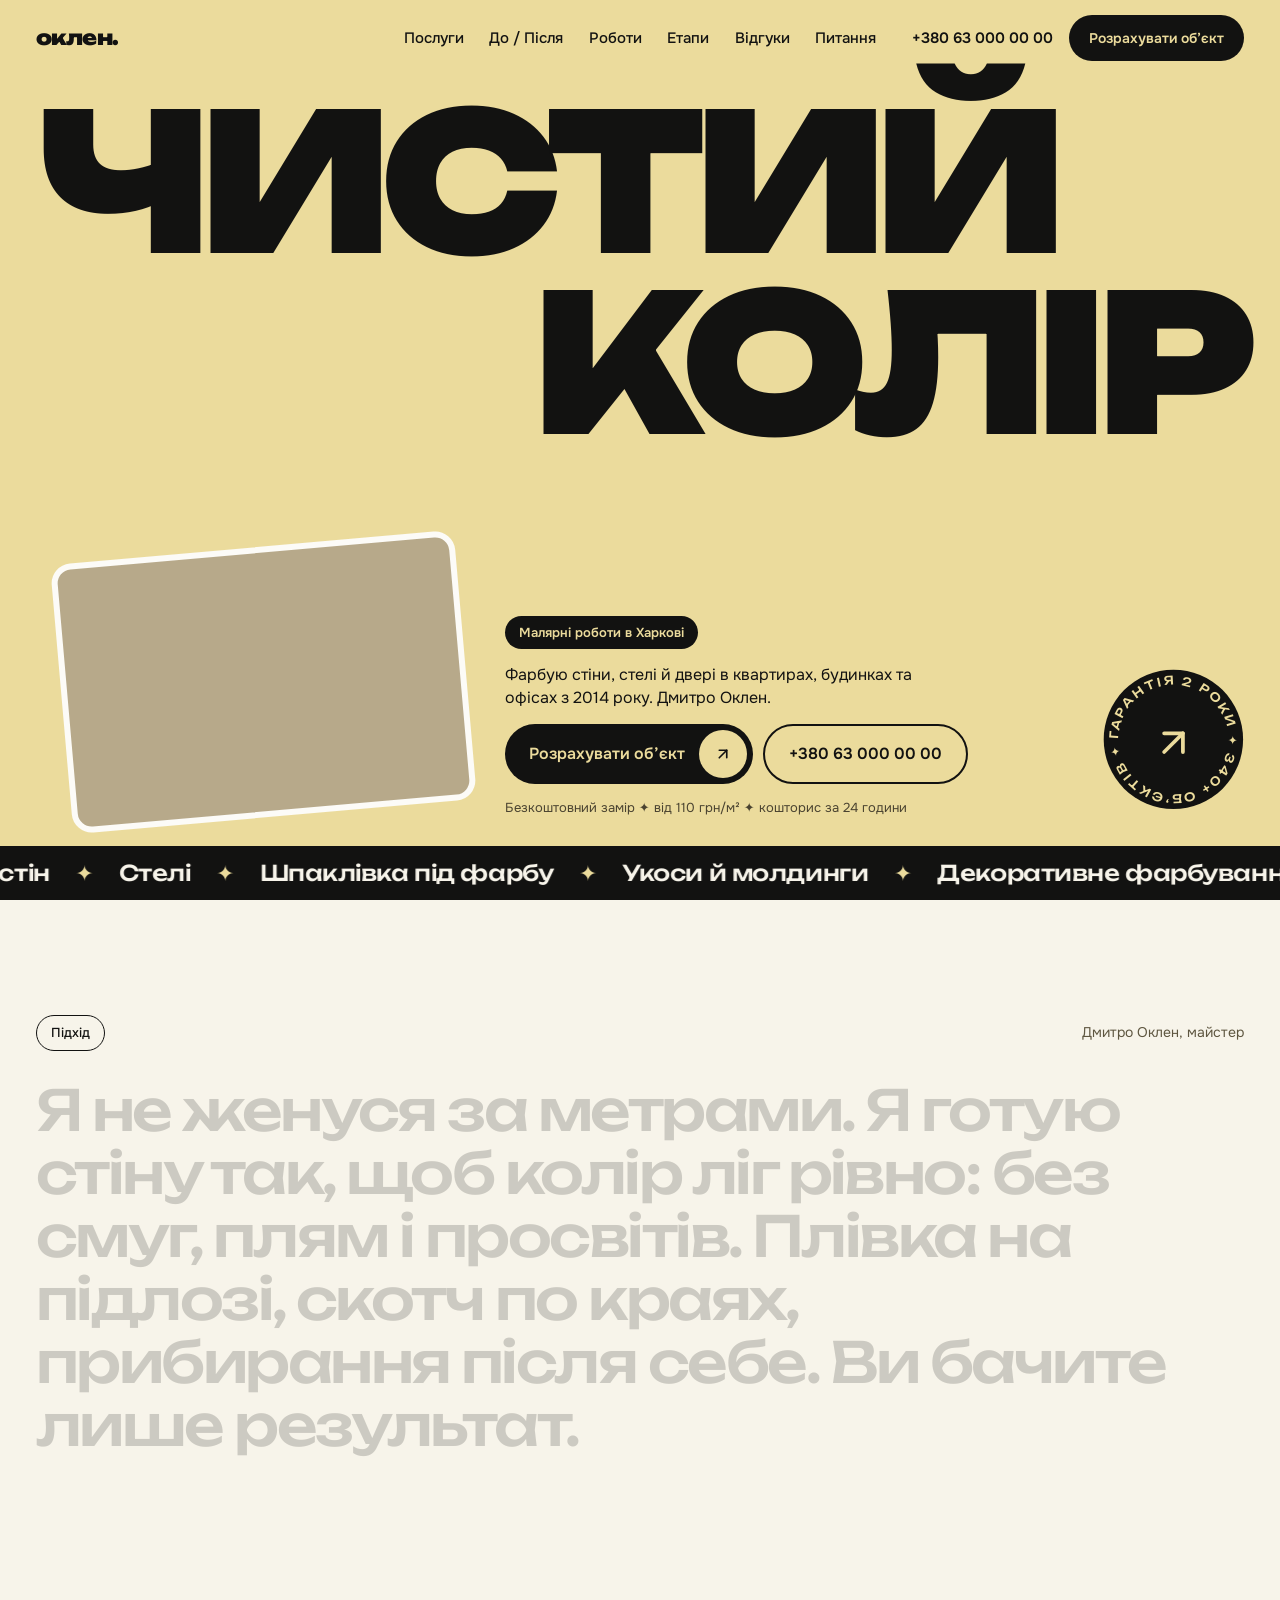
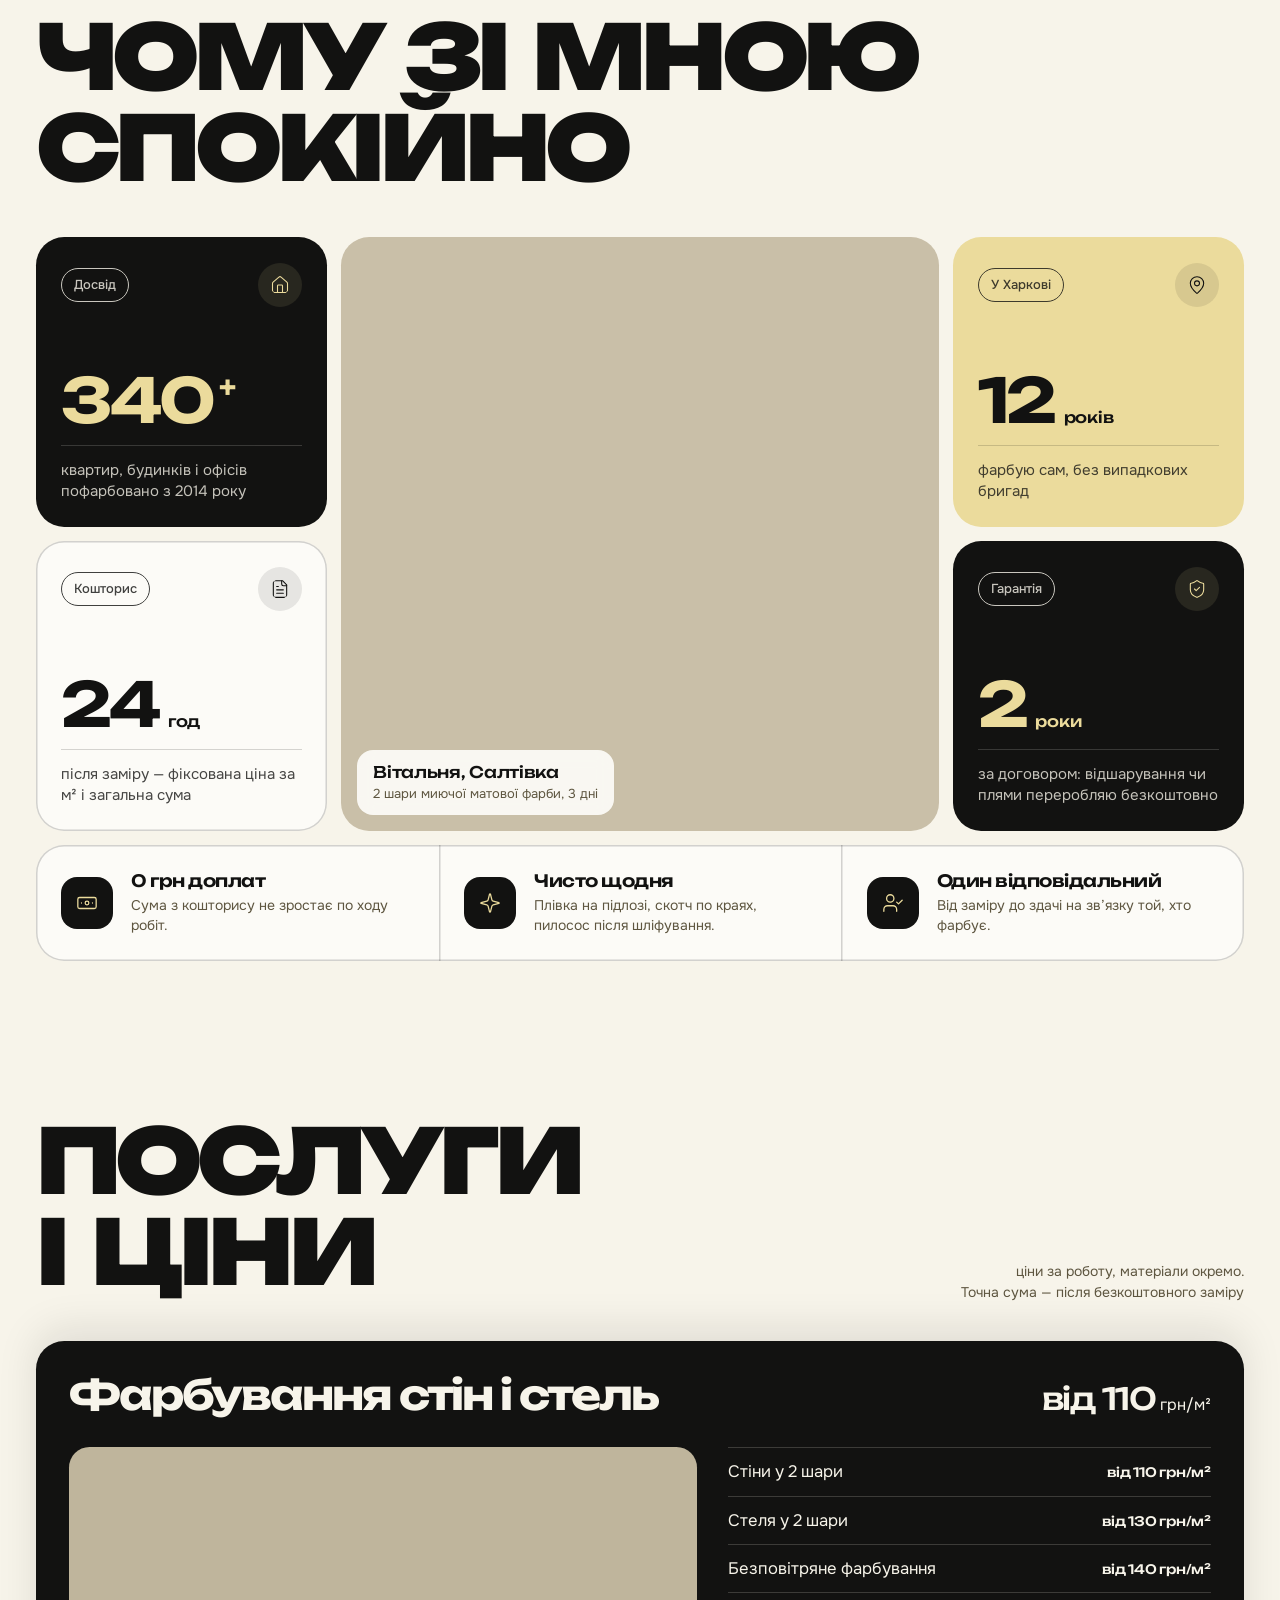
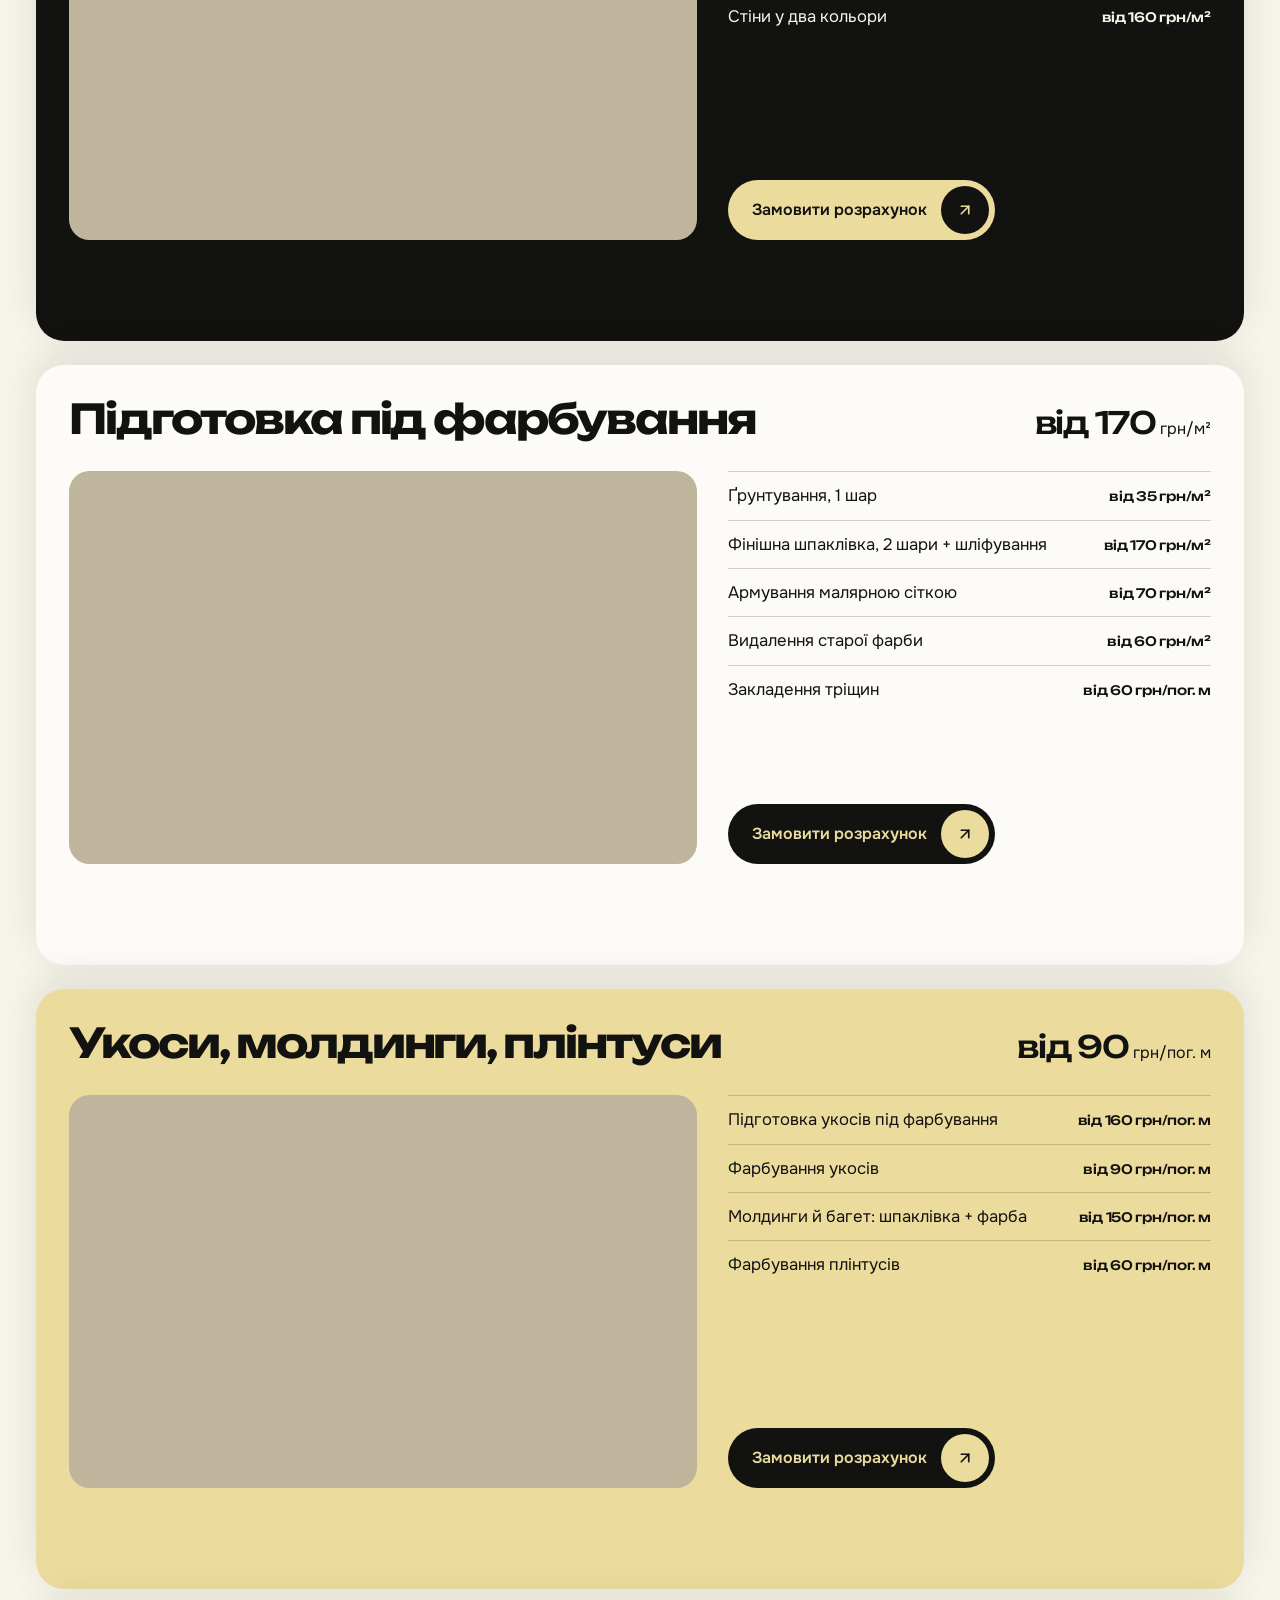
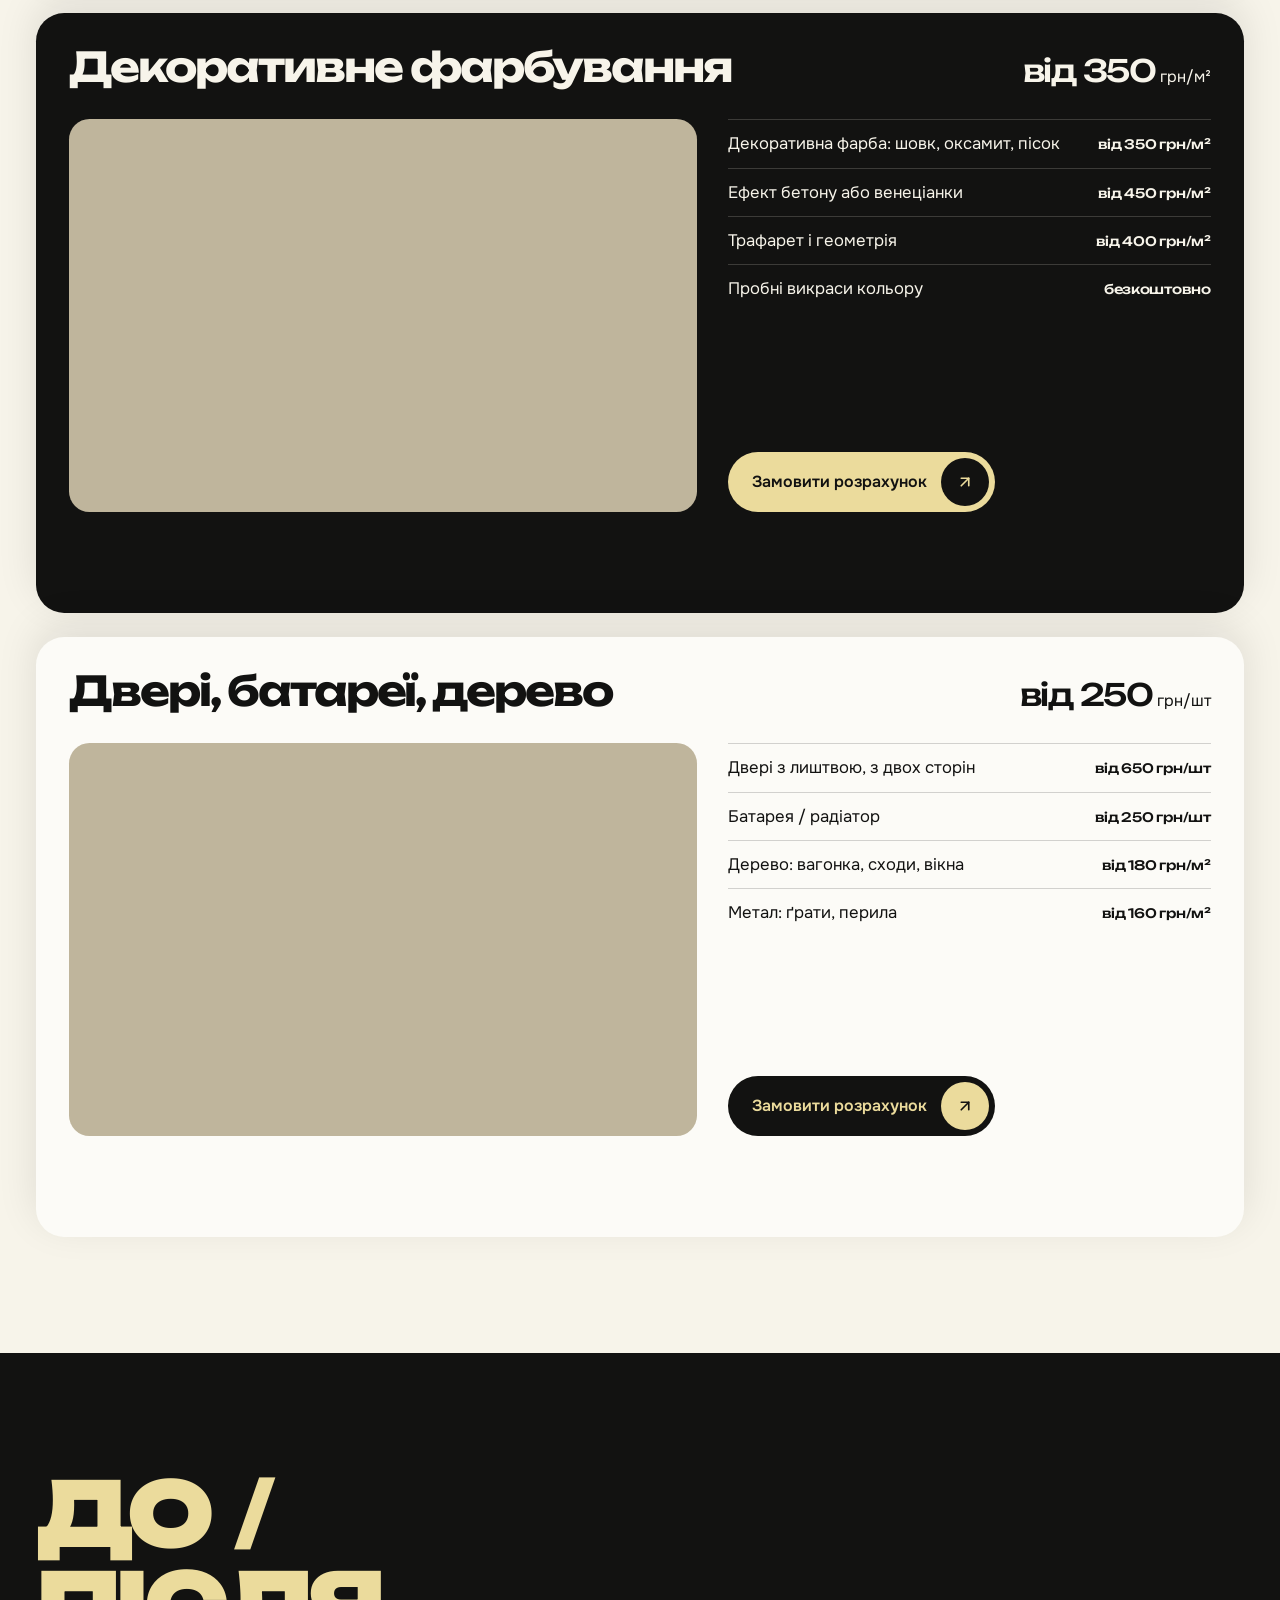
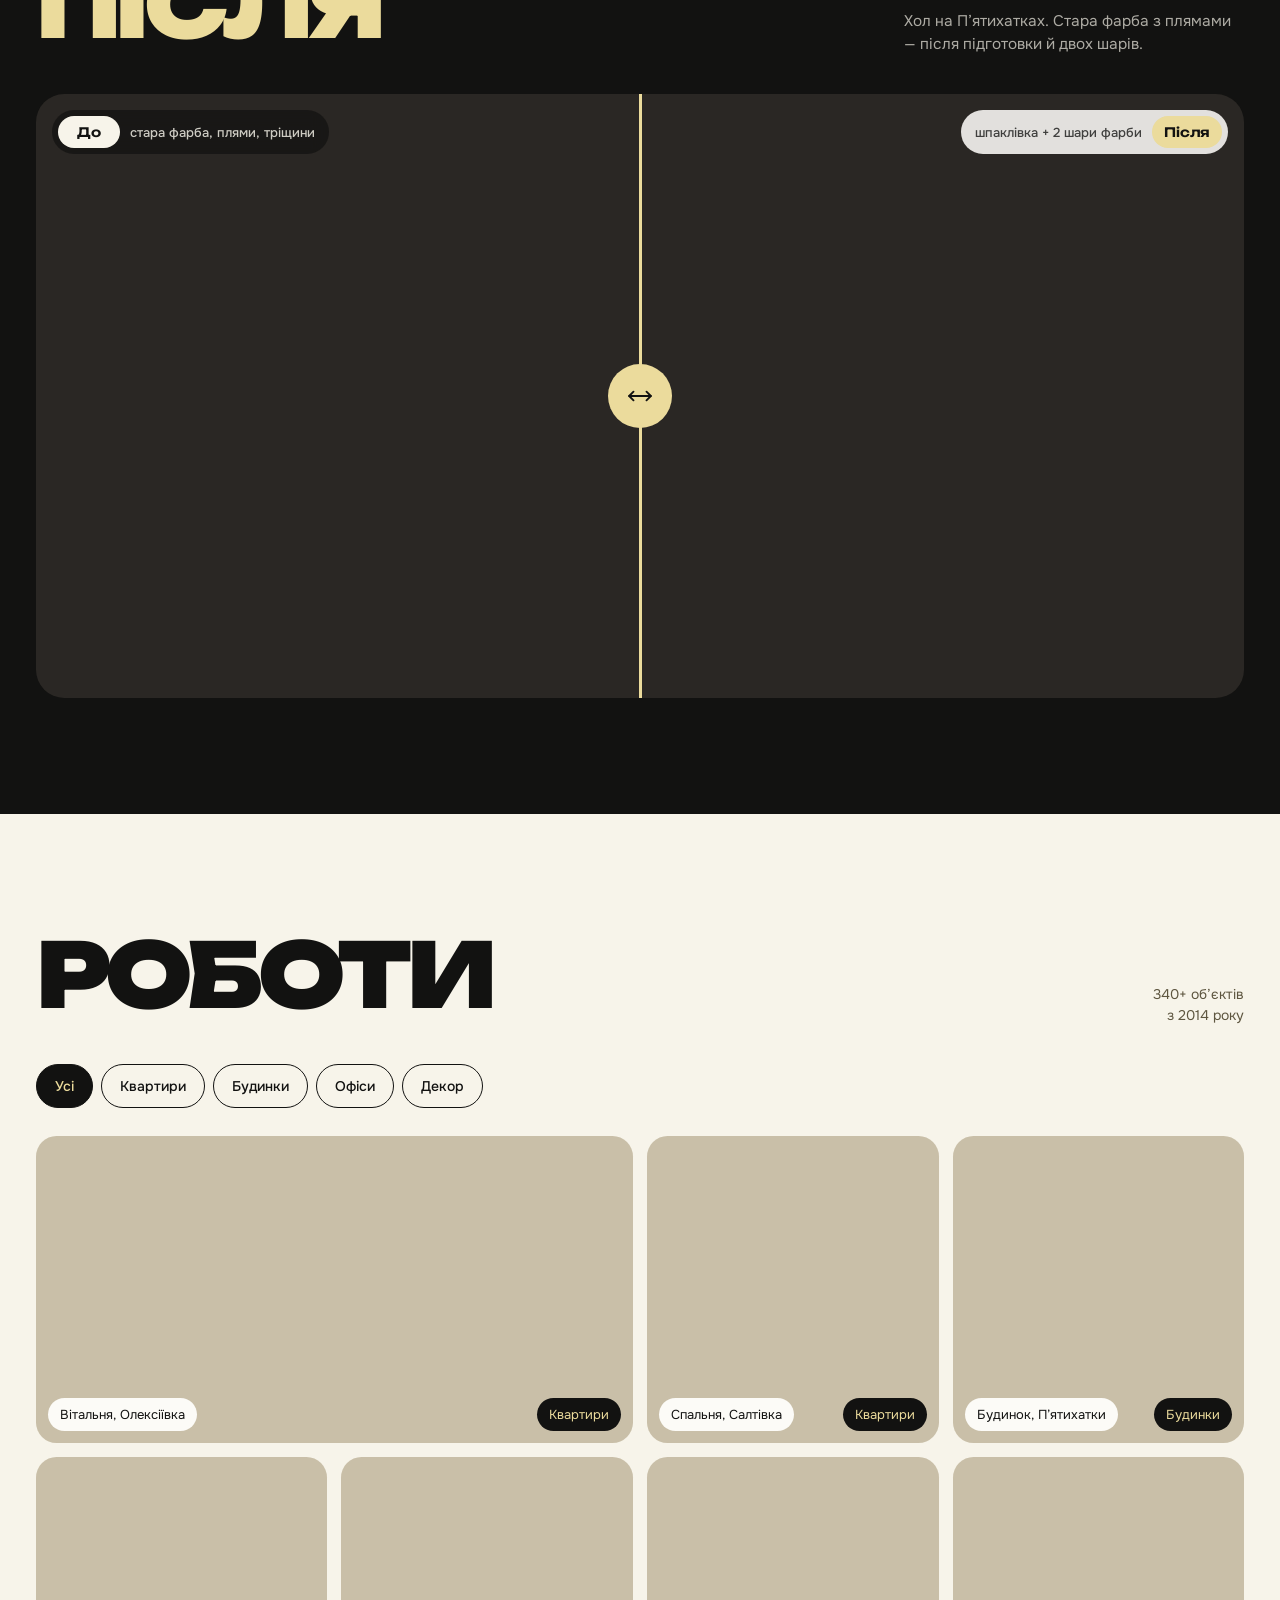
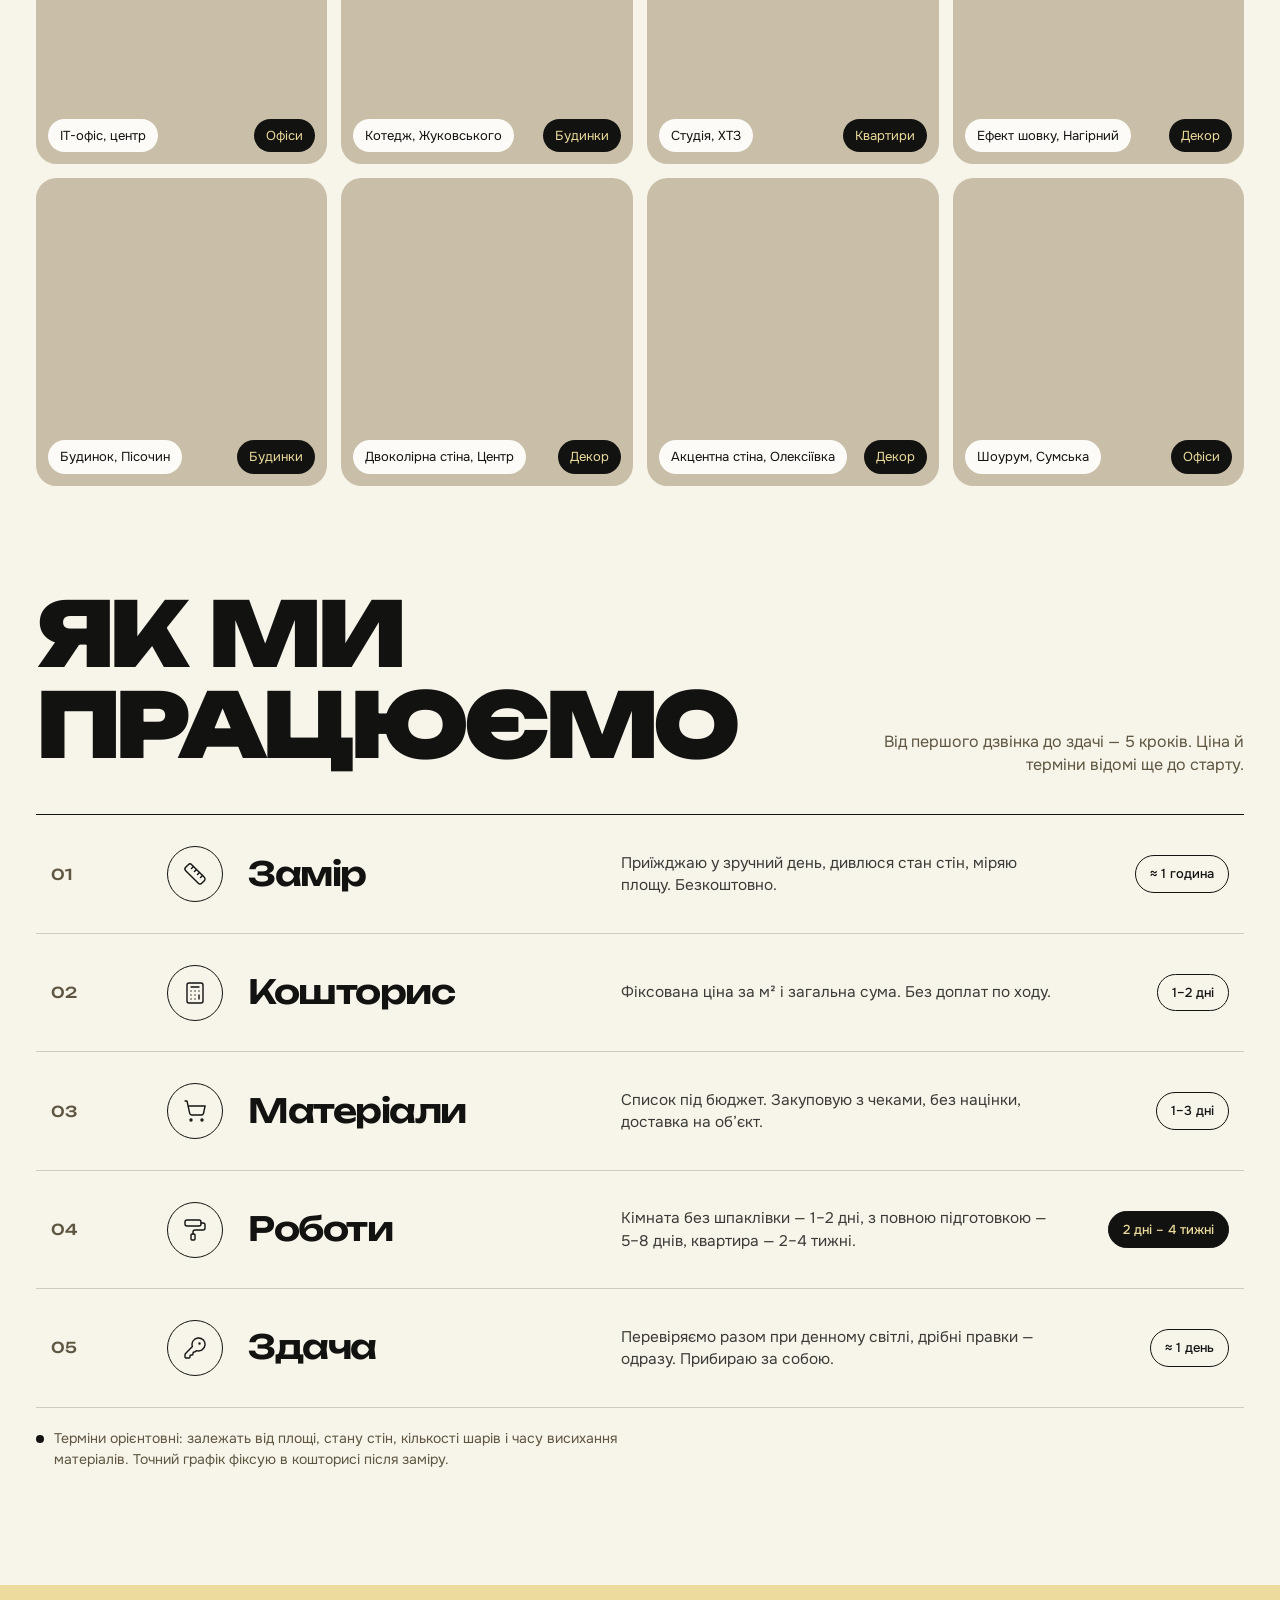
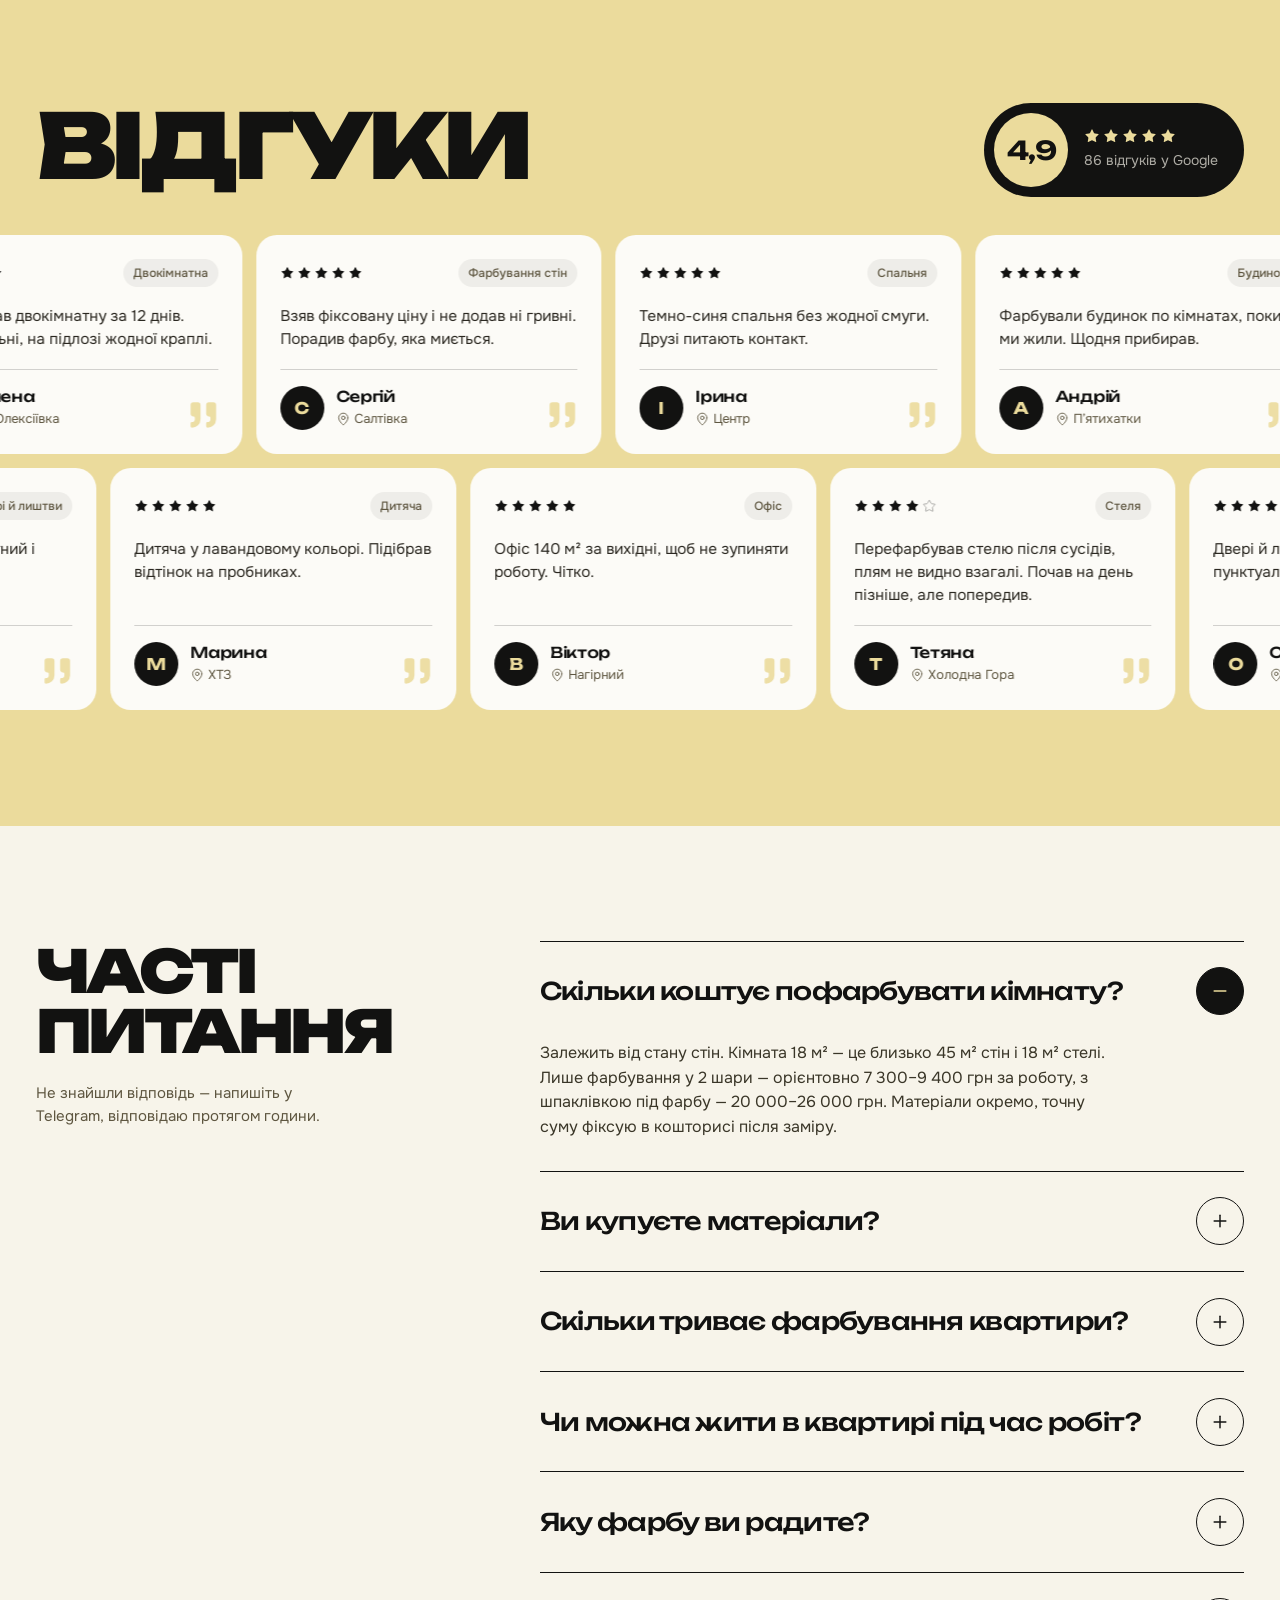
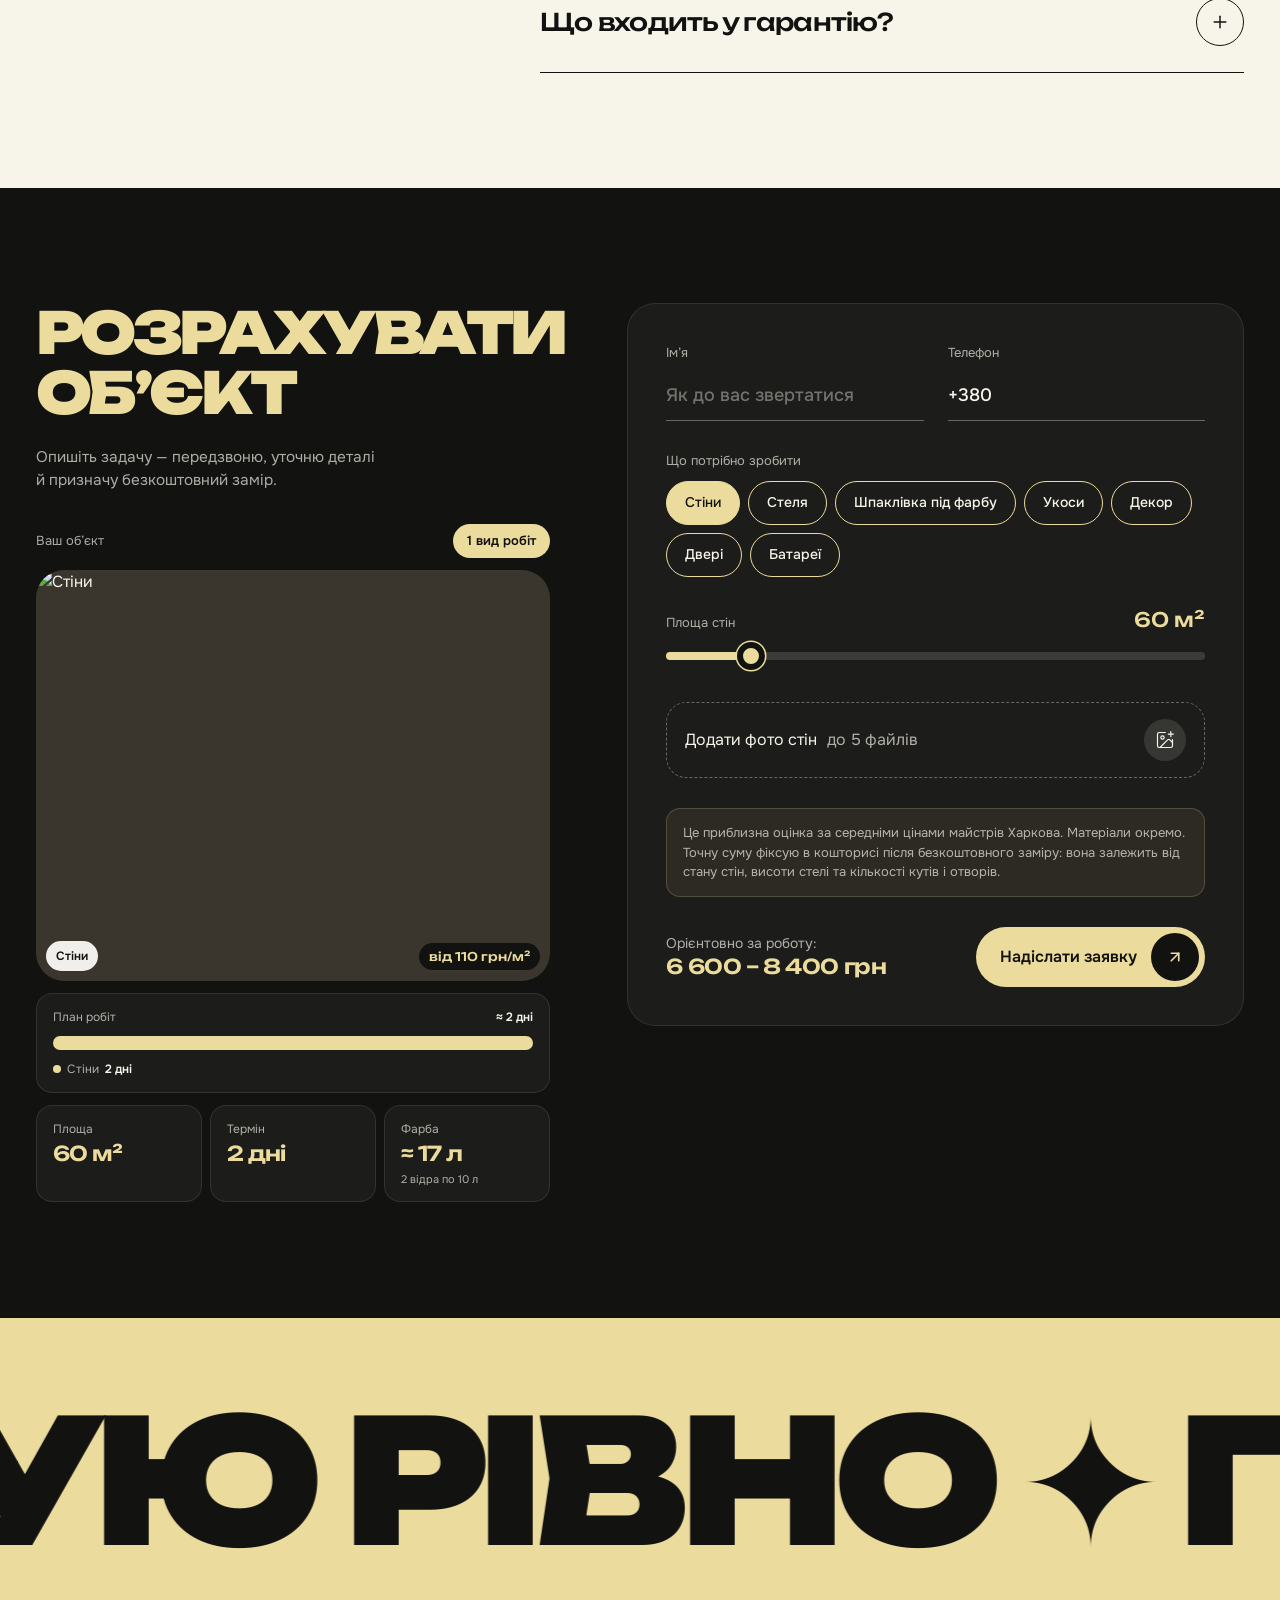
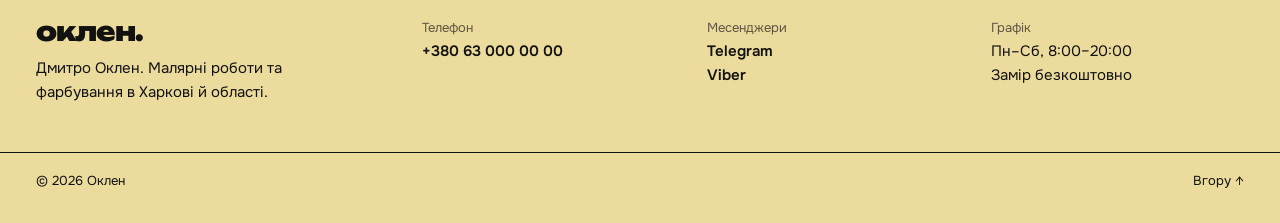
==== okleen/index.html @ d00107e3 "Refactor code structure for improved readability and maintainability" ====
<!DOCTYPE html>
<html lang="uk">
<head>
  <meta charset="UTF-8">
  <meta name="viewport" content="width=device-width, initial-scale=1, viewport-fit=cover">
  <title>Дмитро Оклен — малярні роботи та фарбування в Харкові</title>
  <meta name="description" content="Фарбування стін, стель, дверей і декоративне фарбування в Харкові. Кошторис за 24 години, фіксована ціна, гарантія 2 роки. Від 90 грн/м².">
  <meta name="theme-color" content="#EBDB9C">
  <link rel="preconnect" href="https://fonts.googleapis.com">
  <link rel="preconnect" href="https://fonts.gstatic.com" crossorigin>
  <link href="https://fonts.googleapis.com/css2?family=Onest:wght@400;500;600&family=Unbounded:wght@500;700;900&display=swap" rel="stylesheet">
  <link rel="stylesheet" href="style.css">
</head>
<body>
  <div class="progress" aria-hidden="true"><span></span></div>
  <div class="cursor" aria-hidden="true"><span class="cursor__label"></span></div>

  <!-- 1. HEADER -->
  <header class="header" id="top">
    <a href="#top" class="logo" aria-label="Оклен, на початок">оклен.</a>
    <nav class="nav" aria-label="Головне меню">
      <a href="#services">Послуги</a>
      <a href="#ba">До / Після</a>
      <a href="#works">Роботи</a>
      <a href="#steps">Етапи</a>
      <a href="#reviews">Відгуки</a>
      <a href="#faq">Питання</a>
    </nav>
    <div class="header__right">
      <a class="header__tel" href="tel:+380630000000">+380 63 000 00 00</a>
      <a class="btn btn--dark btn--sm" href="#form">Розрахувати об’єкт</a>
      <button class="burger" aria-label="Відкрити меню" aria-expanded="false" aria-controls="menu"><svg class="ic burger__ic" viewBox="0 0 24 24" aria-hidden="true"><path class="b1" d="M4 6h16"/><path class="b2" d="M4 12h16"/><path class="b3" d="M4 18h16"/></svg></button>
    </div>
  </header>

  <div class="menu" id="menu" aria-hidden="true">
    <nav class="menu__nav" aria-label="Мобільне меню">
      <a href="#services">Послуги</a>
      <a href="#ba">До / Після</a>
      <a href="#works">Роботи</a>
      <a href="#steps">Етапи</a>
      <a href="#reviews">Відгуки</a>
      <a href="#faq">Питання</a>
    </nav>
    <div class="menu__contacts">
      <a class="btn btn--accent btn--block" href="tel:+380630000000">+380 63 000 00 00</a>
      <div class="menu__row">
        <a class="btn btn--line-light" href="https://t.me/your_username">Telegram</a>
        <a class="btn btn--line-light" href="viber://chat?number=%2B380630000000">Viber</a>
      </div>
    </div>
  </div>

  <main>
    <!-- 2. HERO -->
    <section class="hero" aria-labelledby="hero-title">
      <h1 class="hero__title" id="hero-title">
        <span class="hero__line"><span class="hero__word" data-paint>Чистий</span></span>
        <span class="hero__line hero__line--right"><span class="hero__word" data-paint>колір</span></span>
        <span class="sr-only">Малярні роботи та фарбування в Харкові</span>
      </h1>

      <div class="hero__mid">
        <figure class="hero__photo" data-hero-photo>
          <img src="https://images.unsplash.com/photo-1586023492125-27b2c045efd7?auto=format&fit=crop&w=1200&q=80" alt="Світла вітальня після фарбування" width="1200" height="800" fetchpriority="high">
        </figure>
        <div class="hero__copy" data-hero-fade>
          <span class="hero__tag">Малярні роботи в Харкові</span>
          <p class="hero__lead">Фарбую стіни, стелі й двері в квартирах, будинках та офісах з 2014 року. Дмитро Оклен.</p>
          <div class="hero__cta">
            <a class="btn btn--dark btn--icon" href="#form">Розрахувати об’єкт <span class="btn__ic"><svg class="ic " viewBox="0 0 24 24" aria-hidden="true"><path d="M7 7h10v10"/><path d="M7 17 17 7"/></svg></span></a>
            <a class="btn btn--line" href="tel:+380630000000">+380 63 000 00 00</a>
          </div>
          <p class="hero__note">Безкоштовний замір ✦ від 110 грн/м² ✦ кошторис за 24 години</p>
        </div>
        <div class="badge" data-hero-fade aria-hidden="true">
          <svg viewBox="0 0 200 200">
            <defs><path id="badge-circle" d="M100,100 m-78,0 a78,78 0 1,1 156,0 a78,78 0 1,1 -156,0"/></defs>
            <circle cx="100" cy="100" r="99" class="badge__bg"/>
            <text class="badge__text"><textPath href="#badge-circle">ГАРАНТІЯ 2 РОКИ ✦ 340+ ОБ’ЄКТІВ ✦ ХАРКІВ ✦ </textPath></text>
          </svg>
          <svg class="badge__arrow" viewBox="0 0 24 24"><path d="M7 7h10v10"/><path d="M7 17 17 7"/></svg>
        </div>
      </div>



      <div class="ticker" aria-hidden="true">
        <div class="ticker__track" data-marquee="40">
          <span>Фарбування стін</span><i>✦</i><span>Стелі</span><i>✦</i><span>Шпаклівка під фарбу</span><i>✦</i><span>Укоси й молдинги</span><i>✦</i><span>Декоративне фарбування</span><i>✦</i><span>Двері й батареї</span><i>✦</i>
        </div>
      </div>
    </section>

    <!-- 3. MANIFEST -->
    <section class="manifest section" aria-label="Підхід">
      <div class="container">
        <div class="section__meta"><span class="tag">Підхід</span><span class="muted">Дмитро Оклен, майстер</span></div>
        <p class="manifest__text" data-manifest>Я не женуся за метрами. Я готую стіну так, щоб колір ліг рівно: без смуг, плям і просвітів. Плівка на підлозі, скотч по краях, прибирання після себе. Ви бачите лише результат.</p>
      </div>
    </section>

    <!-- 4. ADVANTAGES -->
    <section class="bento-sec section" aria-labelledby="why-title">
      <div class="container">
        <div class="section__head"><h2 class="h2" id="why-title">Чому зі мною<br>спокійно</h2></div>
        <div class="bento">
          <article class="bcard bcard--dark" data-reveal>
            <header class="bcard__top"><span>Досвід</span><svg class="ic " viewBox="0 0 24 24" aria-hidden="true"><path d="M15 21v-8a1 1 0 0 0-1-1h-4a1 1 0 0 0-1 1v8"/><path d="M3 10a2 2 0 0 1 .709-1.528l7-5.999a2 2 0 0 1 2.582 0l7 5.999A2 2 0 0 1 21 10v9a2 2 0 0 1-2 2H5a2 2 0 0 1-2-2z"/></svg></header>
            <p class="bcard__num"><span data-count="340">340</span><sup>+</sup></p>
            <p class="bcard__text">квартир, будинків і офісів пофарбовано з 2014 року</p>
          </article>
          <figure class="bcard bcard--photo" data-reveal>
            <img src="https://images.pexels.com/photos/7218029/pexels-photo-7218029.jpeg?auto=compress&cs=tinysrgb&w=1400" alt="Фарбування стіни валиками" loading="lazy" width="1400" height="933" data-parallax>
            <figcaption><b>Вітальня, Салтівка</b><span>2 шари миючої матової фарби, 3 дні</span></figcaption>
          </figure>
          <article class="bcard bcard--accent" data-reveal>
            <header class="bcard__top"><span>У Харкові</span><svg class="ic " viewBox="0 0 24 24" aria-hidden="true"><path d="M20 10c0 4.993-5.539 10.193-7.399 11.799a1 1 0 0 1-1.202 0C9.539 20.193 4 14.993 4 10a8 8 0 0 1 16 0"/><circle cx="12" cy="10" r="3"/></svg></header>
            <p class="bcard__num"><span data-count="12">12</span><small>років</small></p>
            <p class="bcard__text">фарбую сам, без випадкових бригад</p>
          </article>
          <article class="bcard bcard--paper" data-reveal>
            <header class="bcard__top"><span>Кошторис</span><svg class="ic " viewBox="0 0 24 24" aria-hidden="true"><path d="M15 2H6a2 2 0 0 0-2 2v16a2 2 0 0 0 2 2h12a2 2 0 0 0 2-2V7Z"/><path d="M14 2v4a2 2 0 0 0 2 2h4"/><path d="M10 9H8"/><path d="M16 13H8"/><path d="M16 17H8"/></svg></header>
            <p class="bcard__num"><span data-count="24">24</span><small>год</small></p>
            <p class="bcard__text">після заміру — фіксована ціна за м² і загальна сума</p>
          </article>
          <article class="bcard bcard--dark" data-reveal>
            <header class="bcard__top"><span>Гарантія</span><svg class="ic " viewBox="0 0 24 24" aria-hidden="true"><path d="M20 13c0 5-3.5 7.5-7.66 8.95a1 1 0 0 1-.67-.01C7.5 20.5 4 18 4 13V6a1 1 0 0 1 1-1c2 0 4.5-1.2 6.24-2.72a1.17 1.17 0 0 1 1.52 0C14.51 3.81 17 5 19 5a1 1 0 0 1 1 1z"/><path d="m9 12 2 2 4-4"/></svg></header>
            <p class="bcard__num bcard__num--accent"><span data-count="2">2</span><small>роки</small></p>
            <p class="bcard__text">за договором: відшарування чи плями переробляю безкоштовно</p>
          </article>
        </div>
        <ul class="perks">
          <li data-reveal><span class="perks__ic"><svg class="ic " viewBox="0 0 24 24" aria-hidden="true"><rect width="20" height="12" x="2" y="6" rx="2"/><circle cx="12" cy="12" r="2"/><path d="M6 12h.01M18 12h.01"/></svg></span><div><b>0 грн доплат</b><p>Сума з кошторису не зростає по ходу робіт.</p></div></li>
          <li data-reveal><span class="perks__ic"><svg class="ic " viewBox="0 0 24 24" aria-hidden="true"><path d="M9.937 15.5A2 2 0 0 0 8.5 14.063l-6.135-1.582a.5.5 0 0 1 0-.962L8.5 9.936A2 2 0 0 0 9.937 8.5l1.582-6.135a.5.5 0 0 1 .963 0L14.063 8.5A2 2 0 0 0 15.5 9.937l6.135 1.581a.5.5 0 0 1 0 .964L15.5 14.063a2 2 0 0 0-1.437 1.437l-1.582 6.135a.5.5 0 0 1-.963 0z"/></svg></span><div><b>Чисто щодня</b><p>Плівка на підлозі, скотч по краях, пилосос після шліфування.</p></div></li>
          <li data-reveal><span class="perks__ic"><svg class="ic " viewBox="0 0 24 24" aria-hidden="true"><path d="M16 21v-2a4 4 0 0 0-4-4H6a4 4 0 0 0-4 4v2"/><circle cx="9" cy="7" r="4"/><path d="m16 11 2 2 4-4"/></svg></span><div><b>Один відповідальний</b><p>Від заміру до здачі на зв’язку той, хто фарбує.</p></div></li>
        </ul>
      </div>
    </section>

    <!-- 5. SERVICES (sticky stack) -->
    <section class="services section" id="services" aria-labelledby="services-title">
      <div class="container">
        <div class="section__head"><h2 class="h2" id="services-title">Послуги<br>і ціни</h2><span class="muted right">ціни за роботу, матеріали окремо.<br>Точна сума — після безкоштовного заміру</span></div>
        <div class="stack">
          <article class="scard scard--dark">
            <header class="scard__head"><h3>Фарбування стін і стель</h3><p class="scard__price"><b>від 110</b> грн/м²</p></header>
            <div class="scard__body">
              <figure class="scard__img"><img src="https://images.pexels.com/photos/7218579/pexels-photo-7218579.jpeg?auto=compress&cs=tinysrgb&w=1400" alt="Фарбування стіни валиком" loading="lazy" width="1400" height="933"></figure>
              <div class="scard__info"><ul class="plist"><li><span>Стіни у 2 шари</span><b>від 110 грн/м²</b></li><li><span>Стеля у 2 шари</span><b>від 130 грн/м²</b></li><li><span>Безповітряне фарбування</span><b>від 140 грн/м²</b></li><li><span>Стіни у два кольори</span><b>від 160 грн/м²</b></li></ul><a class="btn btn--accent btn--icon" href="#form">Замовити розрахунок <span class="btn__ic"><svg class="ic " viewBox="0 0 24 24" aria-hidden="true"><path d="M7 7h10v10"/><path d="M7 17 17 7"/></svg></span></a></div>
            </div>
          </article>
          <article class="scard scard--paper">
            <header class="scard__head"><h3>Підготовка під фарбування</h3><p class="scard__price"><b>від 170</b> грн/м²</p></header>
            <div class="scard__body">
              <figure class="scard__img"><img src="https://images.pexels.com/photos/5691622/pexels-photo-5691622.jpeg?auto=compress&cs=tinysrgb&w=1400" alt="Шпаклювання стіни перед фарбуванням" loading="lazy" width="1400" height="933"></figure>
              <div class="scard__info"><ul class="plist"><li><span>Ґрунтування, 1 шар</span><b>від 35 грн/м²</b></li><li><span>Фінішна шпаклівка, 2 шари + шліфування</span><b>від 170 грн/м²</b></li><li><span>Армування малярною сіткою</span><b>від 70 грн/м²</b></li><li><span>Видалення старої фарби</span><b>від 60 грн/м²</b></li><li><span>Закладення тріщин</span><b>від 60 грн/пог. м</b></li></ul><a class="btn btn--dark btn--icon" href="#form">Замовити розрахунок <span class="btn__ic"><svg class="ic " viewBox="0 0 24 24" aria-hidden="true"><path d="M7 7h10v10"/><path d="M7 17 17 7"/></svg></span></a></div>
            </div>
          </article>
          <article class="scard scard--accent">
            <header class="scard__head"><h3>Укоси, молдинги, плінтуси</h3><p class="scard__price"><b>від 90</b> грн/пог. м</p></header>
            <div class="scard__body">
              <figure class="scard__img"><img src="https://images.pexels.com/photos/7217987/pexels-photo-7217987.jpeg?auto=compress&cs=tinysrgb&w=1400" alt="Малярний скотч перед фарбуванням" loading="lazy" width="1400" height="933"></figure>
              <div class="scard__info"><ul class="plist"><li><span>Підготовка укосів під фарбування</span><b>від 160 грн/пог. м</b></li><li><span>Фарбування укосів</span><b>від 90 грн/пог. м</b></li><li><span>Молдинги й багет: шпаклівка + фарба</span><b>від 150 грн/пог. м</b></li><li><span>Фарбування плінтусів</span><b>від 60 грн/пог. м</b></li></ul><a class="btn btn--dark btn--icon" href="#form">Замовити розрахунок <span class="btn__ic"><svg class="ic " viewBox="0 0 24 24" aria-hidden="true"><path d="M7 7h10v10"/><path d="M7 17 17 7"/></svg></span></a></div>
            </div>
          </article>
          <article class="scard scard--dark">
            <header class="scard__head"><h3>Декоративне фарбування</h3><p class="scard__price"><b>від 350</b> грн/м²</p></header>
            <div class="scard__body">
              <figure class="scard__img"><img src="https://images.pexels.com/photos/37486125/pexels-photo-37486125.jpeg?auto=compress&cs=tinysrgb&w=1400" alt="Декоративно пофарбована стіна з фактурою" loading="lazy" width="1400" height="933"></figure>
              <div class="scard__info"><ul class="plist"><li><span>Декоративна фарба: шовк, оксамит, пісок</span><b>від 350 грн/м²</b></li><li><span>Ефект бетону або венеціанки</span><b>від 450 грн/м²</b></li><li><span>Трафарет і геометрія</span><b>від 400 грн/м²</b></li><li><span>Пробні викраси кольору</span><b>безкоштовно</b></li></ul><a class="btn btn--accent btn--icon" href="#form">Замовити розрахунок <span class="btn__ic"><svg class="ic " viewBox="0 0 24 24" aria-hidden="true"><path d="M7 7h10v10"/><path d="M7 17 17 7"/></svg></span></a></div>
            </div>
          </article>
          <article class="scard scard--paper">
            <header class="scard__head"><h3>Двері, батареї, дерево</h3><p class="scard__price"><b>від 250</b> грн/шт</p></header>
            <div class="scard__body">
              <figure class="scard__img"><img src="https://images.pexels.com/photos/14613134/pexels-photo-14613134.png?auto=compress&cs=tinysrgb&w=1400" alt="Фарбування дерев’яних віконниць" loading="lazy" width="1400" height="933"></figure>
              <div class="scard__info"><ul class="plist"><li><span>Двері з лиштвою, з двох сторін</span><b>від 650 грн/шт</b></li><li><span>Батарея / радіатор</span><b>від 250 грн/шт</b></li><li><span>Дерево: вагонка, сходи, вікна</span><b>від 180 грн/м²</b></li><li><span>Метал: ґрати, перила</span><b>від 160 грн/м²</b></li></ul><a class="btn btn--dark btn--icon" href="#form">Замовити розрахунок <span class="btn__ic"><svg class="ic " viewBox="0 0 24 24" aria-hidden="true"><path d="M7 7h10v10"/><path d="M7 17 17 7"/></svg></span></a></div>
            </div>
          </article>
        </div>
      </div>
    </section>

    <!-- 6. BEFORE / AFTER -->
    <section class="ba section section--dark" id="ba" aria-labelledby="ba-title">
      <div class="container">
        <div class="section__head"><h2 class="h2 h2--accent" id="ba-title">До /<br>Після</h2><p class="muted-light">Хол на П’ятихатках. Стара фарба з плямами — після підготовки й двох шарів.</p></div>
        <div class="ba__frame" data-ba style="--pos: 50%">
          <img class="ba__img" src="https://images.unsplash.com/photo-1554995207-c18c203602cb?auto=format&fit=crop&w=1800&q=80" alt="Після: рівно пофарбована вітальня" loading="lazy" width="1800" height="1200">
          <div class="ba__before" aria-hidden="true">
            <img class="ba__img ba__img--before" src="https://images.unsplash.com/photo-1554995207-c18c203602cb?auto=format&fit=crop&w=1800&q=80" alt="" loading="lazy" width="1800" height="1200">
          </div>
          <span class="ba__tag ba__tag--l"><b>До</b><span>стара фарба, плями, тріщини</span></span>
          <span class="ba__tag ba__tag--r"><b>Після</b><span>шпаклівка + 2 шари фарби</span></span>
          <div class="ba__handle" aria-hidden="true"><span><svg class="ic " viewBox="0 0 24 24" aria-hidden="true"><path d="m18 8 4 4-4 4"/><path d="M2 12h20"/><path d="m6 8-4 4 4 4"/></svg></span></div>
          <input class="ba__range" type="range" min="0" max="100" value="50" aria-label="Положення шторки до і після">
        </div>
      </div>
    </section>

    <!-- 7. GALLERY -->
    <section class="works section" id="works" aria-labelledby="works-title">
      <div class="container">
        <div class="section__head"><h2 class="h2" id="works-title">Роботи</h2><span class="muted right">340+ об’єктів<br>з 2014 року</span></div>
        <div class="filters" role="toolbar" aria-label="Фільтр робіт">
          <button class="chip is-active" data-filter="all" aria-pressed="true">Усі</button>
          <button class="chip" data-filter="flat" aria-pressed="false">Квартири</button>
          <button class="chip" data-filter="house" aria-pressed="false">Будинки</button>
          <button class="chip" data-filter="office" aria-pressed="false">Офіси</button>
          <button class="chip" data-filter="decor" aria-pressed="false">Декор</button>
        </div>
        <div class="gallery">
          <button class="gitem" data-id="0" data-cat="flat"><img src="https://images.unsplash.com/photo-1493809842364-78817add7ffb?auto=format&fit=crop&w=1400&q=80" alt="Вітальня, Олексіївка" loading="lazy" width="1400" height="933"><span class="gitem__more" aria-hidden="true">Фото й деталі</span><span class="gitem__cap"><span>Вітальня, Олексіївка</span><em>Квартири</em></span></button>
          <button class="gitem" data-id="1" data-cat="flat"><img src="https://images.unsplash.com/photo-1505693416388-ac5ce068fe85?auto=format&fit=crop&w=900&q=80" alt="Спальня, Салтівка" loading="lazy" width="900" height="900"><span class="gitem__more" aria-hidden="true">Фото й деталі</span><span class="gitem__cap"><span>Спальня, Салтівка</span><em>Квартири</em></span></button>
          <button class="gitem" data-id="2" data-cat="house"><img src="https://images.unsplash.com/photo-1600585154340-be6161a56a0c?auto=format&fit=crop&w=900&q=80" alt="Будинок, П’ятихатки" loading="lazy" width="900" height="900"><span class="gitem__more" aria-hidden="true">Фото й деталі</span><span class="gitem__cap"><span>Будинок, П’ятихатки</span><em>Будинки</em></span></button>
          <button class="gitem" data-id="3" data-cat="office"><img src="https://images.unsplash.com/photo-1497366216548-37526070297c?auto=format&fit=crop&w=900&q=80" alt="IT-офіс, центр" loading="lazy" width="900" height="900"><span class="gitem__more" aria-hidden="true">Фото й деталі</span><span class="gitem__cap"><span>IT-офіс, центр</span><em>Офіси</em></span></button>
          <button class="gitem" data-id="4" data-cat="house"><img src="https://images.unsplash.com/photo-1583847268964-b28dc8f51f92?auto=format&fit=crop&w=900&q=80" alt="Котедж, Жуковського" loading="lazy" width="900" height="900"><span class="gitem__more" aria-hidden="true">Фото й деталі</span><span class="gitem__cap"><span>Котедж, Жуковського</span><em>Будинки</em></span></button>
          <button class="gitem" data-id="5" data-cat="flat"><img src="https://images.unsplash.com/photo-1522708323590-d24dbb6b0267?auto=format&fit=crop&w=1400&q=80" alt="Студія, ХТЗ" loading="lazy" width="1400" height="933"><span class="gitem__more" aria-hidden="true">Фото й деталі</span><span class="gitem__cap"><span>Студія, ХТЗ</span><em>Квартири</em></span></button>
          <button class="gitem" data-id="6" data-cat="decor"><img src="https://images.unsplash.com/photo-1616486338812-3dadae4b4ace?auto=format&fit=crop&w=900&q=80" alt="Декоративна стіна, Нагірний" loading="lazy" width="900" height="900"><span class="gitem__more" aria-hidden="true">Фото й деталі</span><span class="gitem__cap"><span>Ефект шовку, Нагірний</span><em>Декор</em></span></button>
          <button class="gitem" data-id="7" data-cat="house"><img src="https://images.unsplash.com/photo-1513694203232-719a280e022f?auto=format&fit=crop&w=900&q=80" alt="Вітальня в будинку, Пісочин" loading="lazy" width="900" height="900"><span class="gitem__more" aria-hidden="true">Фото й деталі</span><span class="gitem__cap"><span>Будинок, Пісочин</span><em>Будинки</em></span></button>
          <button class="gitem" data-id="8" data-cat="decor"><img src="https://images.unsplash.com/photo-1567016432779-094069958ea5?auto=format&fit=crop&w=900&q=80" alt="Двоколірна стіна, Центр" loading="lazy" width="900" height="900"><span class="gitem__more" aria-hidden="true">Фото й деталі</span><span class="gitem__cap"><span>Двоколірна стіна, Центр</span><em>Декор</em></span></button>
          <button class="gitem" data-id="9" data-cat="decor"><img src="https://images.unsplash.com/photo-1484101403633-562f891dc89a?auto=format&fit=crop&w=900&q=80" alt="Акцентна стіна, Олексіївка" loading="lazy" width="900" height="900"><span class="gitem__more" aria-hidden="true">Фото й деталі</span><span class="gitem__cap"><span>Акцентна стіна, Олексіївка</span><em>Декор</em></span></button>
          <button class="gitem" data-id="10" data-cat="office"><img src="https://images.unsplash.com/photo-1524758631624-e2822e304c36?auto=format&fit=crop&w=900&q=80" alt="Шоурум, Сумська" loading="lazy" width="900" height="900"><span class="gitem__more" aria-hidden="true">Фото й деталі</span><span class="gitem__cap"><span>Шоурум, Сумська</span><em>Офіси</em></span></button>
        </div>
      </div>
      <div class="lightbox" role="dialog" aria-modal="true" aria-labelledby="pv-title" hidden>
        <div class="pv">
          <div class="pv__media">
            <div class="pv__stage">
              <img class="pv__img" src="" alt="">
              <span class="pv__count" data-pv-count></span>
              <button class="lightbox__btn pv__prev" aria-label="Попереднє фото"><svg class="ic" viewBox="0 0 24 24" aria-hidden="true"><path d="m15 18-6-6 6-6"/></svg></button>
              <button class="lightbox__btn pv__next" aria-label="Наступне фото"><svg class="ic" viewBox="0 0 24 24" aria-hidden="true"><path d="m9 18 6-6-6-6"/></svg></button>
            </div>
            <div class="pv__thumbs" data-pv-thumbs></div>
          </div>
          <aside class="pv__info">
            <span class="pv__cat" data-pv-cat></span>
            <h3 class="pv__title" id="pv-title" data-pv-title></h3>
            <p class="pv__loc"><svg class="ic" viewBox="0 0 24 24" aria-hidden="true"><path d="M20 10c0 4.993-5.539 10.193-7.399 11.799a1 1 0 0 1-1.202 0C9.539 20.193 4 14.993 4 10a8 8 0 0 1 16 0"/><circle cx="12" cy="10" r="3"/></svg><span data-pv-loc></span></p>
            <p class="pv__desc" data-pv-desc></p>
            <dl class="pv__facts">
              <div><dt>Площа</dt><dd data-pv-area></dd></div>
              <div><dt>Термін</dt><dd data-pv-time></dd></div>
              <div><dt>Рік</dt><dd data-pv-year></dd></div>
              <div><dt>Фарба</dt><dd data-pv-paint></dd></div>
            </dl>
            <ul class="pv__works" data-pv-works></ul>
            <a class="btn btn--accent btn--icon pv__cta" href="#form" data-pv-cta>Хочу так само <span class="btn__ic"><svg class="ic" viewBox="0 0 24 24" aria-hidden="true"><path d="M7 7h10v10"/><path d="M7 17 17 7"/></svg></span></a>
            <div class="pv__nav">
              <button class="pv__navbtn" data-pv-prev><svg class="ic" viewBox="0 0 24 24" aria-hidden="true"><path d="m15 18-6-6 6-6"/></svg><span>Попередній об’єкт</span></button>
              <button class="pv__navbtn" data-pv-next><span>Наступний об’єкт</span><svg class="ic" viewBox="0 0 24 24" aria-hidden="true"><path d="m9 18 6-6-6-6"/></svg></button>
            </div>
          </aside>
        </div>
        <button class="lightbox__btn lightbox__close" aria-label="Закрити"><svg class="ic" viewBox="0 0 24 24" aria-hidden="true"><path d="M18 6 6 18"/><path d="m6 6 12 12"/></svg></button>
      </div>
    </section>

    <!-- 8. STEPS -->
    <section class="steps section" id="steps" aria-labelledby="steps-title">
      <div class="container">
        <div class="section__head"><h2 class="h2" id="steps-title">Як ми<br>працюємо</h2><p class="steps__lead">Від першого дзвінка до здачі — 5 кроків. Ціна й терміни відомі ще до старту.</p></div>
        <ol class="srows">
          <li class="srow" data-step data-img="https://images.unsplash.com/photo-1586023492125-27b2c045efd7?auto=format&fit=crop&w=700&q=80">
            <span class="srow__num">01</span>
            <span class="srow__ic"><svg class="ic" viewBox="0 0 24 24" aria-hidden="true"><path d="M21.3 15.3a2.4 2.4 0 0 1 0 3.4l-2.6 2.6a2.4 2.4 0 0 1-3.4 0L2.7 8.7a2.41 2.41 0 0 1 0-3.4l2.6-2.6a2.41 2.41 0 0 1 3.4 0Z"/><path d="m14.5 12.5 2-2"/><path d="m11.5 9.5 2-2"/><path d="m8.5 6.5 2-2"/><path d="m17.5 15.5 2-2"/></svg></span>
            <h3 class="srow__title">Замір</h3>
            <p class="srow__text">Приїжджаю у зручний день, дивлюся стан стін, міряю площу. Безкоштовно.</p>
            <span class="srow__dur">≈ 1 година</span>
          </li>
          <li class="srow" data-step data-img="https://images.unsplash.com/photo-1554995207-c18c203602cb?auto=format&fit=crop&w=700&q=80">
            <span class="srow__num">02</span>
            <span class="srow__ic"><svg class="ic" viewBox="0 0 24 24" aria-hidden="true"><rect width="16" height="20" x="4" y="2" rx="2"/><path d="M8 6h8"/><path d="M16 14v4"/><path d="M16 10h.01"/><path d="M12 10h.01"/><path d="M8 10h.01"/><path d="M12 14h.01"/><path d="M8 14h.01"/><path d="M12 18h.01"/><path d="M8 18h.01"/></svg></span>
            <h3 class="srow__title">Кошторис</h3>
            <p class="srow__text">Фіксована ціна за м² і загальна сума. Без доплат по ходу.</p>
            <span class="srow__dur">1–2 дні</span>
          </li>
          <li class="srow" data-step data-img="https://images.pexels.com/photos/5691694/pexels-photo-5691694.jpeg?auto=compress&cs=tinysrgb&w=700">
            <span class="srow__num">03</span>
            <span class="srow__ic"><svg class="ic" viewBox="0 0 24 24" aria-hidden="true"><circle cx="8" cy="21" r="1"/><circle cx="19" cy="21" r="1"/><path d="M2.05 2.05h2l2.66 12.42a2 2 0 0 0 2 1.58h9.78a2 2 0 0 0 1.95-1.57l1.65-7.43H5.12"/></svg></span>
            <h3 class="srow__title">Матеріали</h3>
            <p class="srow__text">Список під бюджет. Закуповую з чеками, без націнки, доставка на об’єкт.</p>
            <span class="srow__dur">1–3 дні</span>
          </li>
          <li class="srow" data-step data-img="https://images.pexels.com/photos/7218029/pexels-photo-7218029.jpeg?auto=compress&cs=tinysrgb&w=700">
            <span class="srow__num">04</span>
            <span class="srow__ic"><svg class="ic" viewBox="0 0 24 24" aria-hidden="true"><rect width="16" height="6" x="2" y="2" rx="2"/><path d="M10 16v-2a2 2 0 0 1 2-2h8a2 2 0 0 0 2-2V7a2 2 0 0 0-2-2h-2"/><rect width="4" height="6" x="8" y="16" rx="1"/></svg></span>
            <h3 class="srow__title">Роботи</h3>
            <p class="srow__text">Кімната без шпаклівки — 1–2 дні, з повною підготовкою — 5–8 днів, квартира — 2–4 тижні.</p>
            <span class="srow__dur">2 дні – 4 тижні</span>
          </li>
          <li class="srow" data-step data-img="https://images.unsplash.com/photo-1493809842364-78817add7ffb?auto=format&fit=crop&w=700&q=80">
            <span class="srow__num">05</span>
            <span class="srow__ic"><svg class="ic" viewBox="0 0 24 24" aria-hidden="true"><path d="M2.586 17.414A2 2 0 0 0 2 18.828V21a1 1 0 0 0 1 1h3a1 1 0 0 0 1-1v-1a1 1 0 0 1 1-1h1a1 1 0 0 0 1-1v-1a1 1 0 0 1 1-1h.172a2 2 0 0 0 1.414-.586l.814-.814a6.5 6.5 0 1 0-4-4z"/><circle cx="16.5" cy="7.5" r=".5" fill="currentColor"/></svg></span>
            <h3 class="srow__title">Здача</h3>
            <p class="srow__text">Перевіряємо разом при денному світлі, дрібні правки — одразу. Прибираю за собою.</p>
            <span class="srow__dur">≈ 1 день</span>
          </li>
        </ol>
        <p class="srows__note">Терміни орієнтовні: залежать від площі, стану стін, кількості шарів і часу висихання матеріалів. Точний графік фіксую в кошторисі після заміру.</p>
        <figure class="srow-float" aria-hidden="true"><img src="" alt=""></figure>
      </div>
    </section>

    <!-- 9. REVIEWS -->
    <section class="reviews section section--accent" id="reviews" aria-labelledby="reviews-title">
      <div class="container section__head"><h2 class="h2" id="reviews-title">Відгуки</h2><div class="score"><b class="score__num">4,9</b><div class="score__meta"><span class="stars stars--lg" role="img" aria-label="Середня оцінка 4,9 з 5"><svg class="ic star" viewBox="0 0 24 24" aria-hidden="true"><path d="M11.525 2.295a.53.53 0 0 1 .95 0l2.31 4.679a2.123 2.123 0 0 0 1.595 1.16l5.166.756a.53.53 0 0 1 .294.904l-3.736 3.638a2.123 2.123 0 0 0-.611 1.878l.882 5.14a.53.53 0 0 1-.771.56l-4.618-2.428a2.122 2.122 0 0 0-1.973 0L6.396 21.01a.53.53 0 0 1-.77-.56l.881-5.139a2.122 2.122 0 0 0-.611-1.879L2.16 9.795a.53.53 0 0 1 .294-.906l5.165-.755a2.122 2.122 0 0 0 1.597-1.16z"/></svg><svg class="ic star" viewBox="0 0 24 24" aria-hidden="true"><path d="M11.525 2.295a.53.53 0 0 1 .95 0l2.31 4.679a2.123 2.123 0 0 0 1.595 1.16l5.166.756a.53.53 0 0 1 .294.904l-3.736 3.638a2.123 2.123 0 0 0-.611 1.878l.882 5.14a.53.53 0 0 1-.771.56l-4.618-2.428a2.122 2.122 0 0 0-1.973 0L6.396 21.01a.53.53 0 0 1-.77-.56l.881-5.139a2.122 2.122 0 0 0-.611-1.879L2.16 9.795a.53.53 0 0 1 .294-.906l5.165-.755a2.122 2.122 0 0 0 1.597-1.16z"/></svg><svg class="ic star" viewBox="0 0 24 24" aria-hidden="true"><path d="M11.525 2.295a.53.53 0 0 1 .95 0l2.31 4.679a2.123 2.123 0 0 0 1.595 1.16l5.166.756a.53.53 0 0 1 .294.904l-3.736 3.638a2.123 2.123 0 0 0-.611 1.878l.882 5.14a.53.53 0 0 1-.771.56l-4.618-2.428a2.122 2.122 0 0 0-1.973 0L6.396 21.01a.53.53 0 0 1-.77-.56l.881-5.139a2.122 2.122 0 0 0-.611-1.879L2.16 9.795a.53.53 0 0 1 .294-.906l5.165-.755a2.122 2.122 0 0 0 1.597-1.16z"/></svg><svg class="ic star" viewBox="0 0 24 24" aria-hidden="true"><path d="M11.525 2.295a.53.53 0 0 1 .95 0l2.31 4.679a2.123 2.123 0 0 0 1.595 1.16l5.166.756a.53.53 0 0 1 .294.904l-3.736 3.638a2.123 2.123 0 0 0-.611 1.878l.882 5.14a.53.53 0 0 1-.771.56l-4.618-2.428a2.122 2.122 0 0 0-1.973 0L6.396 21.01a.53.53 0 0 1-.77-.56l.881-5.139a2.122 2.122 0 0 0-.611-1.879L2.16 9.795a.53.53 0 0 1 .294-.906l5.165-.755a2.122 2.122 0 0 0 1.597-1.16z"/></svg><svg class="ic star" viewBox="0 0 24 24" aria-hidden="true"><path d="M11.525 2.295a.53.53 0 0 1 .95 0l2.31 4.679a2.123 2.123 0 0 0 1.595 1.16l5.166.756a.53.53 0 0 1 .294.904l-3.736 3.638a2.123 2.123 0 0 0-.611 1.878l.882 5.14a.53.53 0 0 1-.771.56l-4.618-2.428a2.122 2.122 0 0 0-1.973 0L6.396 21.01a.53.53 0 0 1-.77-.56l.881-5.139a2.122 2.122 0 0 0-.611-1.879L2.16 9.795a.53.53 0 0 1 .294-.906l5.165-.755a2.122 2.122 0 0 0 1.597-1.16z"/></svg></span><span>86 відгуків у Google</span></div></div></div>
      <div class="reel" data-reel="-1">
        <div class="reel__track">
          <figure class="review"><div class="review__top"><span class="stars" role="img" aria-label="Оцінка 5 з 5"><svg class="ic star" viewBox="0 0 24 24" aria-hidden="true"><path d="M11.525 2.295a.53.53 0 0 1 .95 0l2.31 4.679a2.123 2.123 0 0 0 1.595 1.16l5.166.756a.53.53 0 0 1 .294.904l-3.736 3.638a2.123 2.123 0 0 0-.611 1.878l.882 5.14a.53.53 0 0 1-.771.56l-4.618-2.428a2.122 2.122 0 0 0-1.973 0L6.396 21.01a.53.53 0 0 1-.77-.56l.881-5.139a2.122 2.122 0 0 0-.611-1.879L2.16 9.795a.53.53 0 0 1 .294-.906l5.165-.755a2.122 2.122 0 0 0 1.597-1.16z"/></svg><svg class="ic star" viewBox="0 0 24 24" aria-hidden="true"><path d="M11.525 2.295a.53.53 0 0 1 .95 0l2.31 4.679a2.123 2.123 0 0 0 1.595 1.16l5.166.756a.53.53 0 0 1 .294.904l-3.736 3.638a2.123 2.123 0 0 0-.611 1.878l.882 5.14a.53.53 0 0 1-.771.56l-4.618-2.428a2.122 2.122 0 0 0-1.973 0L6.396 21.01a.53.53 0 0 1-.77-.56l.881-5.139a2.122 2.122 0 0 0-.611-1.879L2.16 9.795a.53.53 0 0 1 .294-.906l5.165-.755a2.122 2.122 0 0 0 1.597-1.16z"/></svg><svg class="ic star" viewBox="0 0 24 24" aria-hidden="true"><path d="M11.525 2.295a.53.53 0 0 1 .95 0l2.31 4.679a2.123 2.123 0 0 0 1.595 1.16l5.166.756a.53.53 0 0 1 .294.904l-3.736 3.638a2.123 2.123 0 0 0-.611 1.878l.882 5.14a.53.53 0 0 1-.771.56l-4.618-2.428a2.122 2.122 0 0 0-1.973 0L6.396 21.01a.53.53 0 0 1-.77-.56l.881-5.139a2.122 2.122 0 0 0-.611-1.879L2.16 9.795a.53.53 0 0 1 .294-.906l5.165-.755a2.122 2.122 0 0 0 1.597-1.16z"/></svg><svg class="ic star" viewBox="0 0 24 24" aria-hidden="true"><path d="M11.525 2.295a.53.53 0 0 1 .95 0l2.31 4.679a2.123 2.123 0 0 0 1.595 1.16l5.166.756a.53.53 0 0 1 .294.904l-3.736 3.638a2.123 2.123 0 0 0-.611 1.878l.882 5.14a.53.53 0 0 1-.771.56l-4.618-2.428a2.122 2.122 0 0 0-1.973 0L6.396 21.01a.53.53 0 0 1-.77-.56l.881-5.139a2.122 2.122 0 0 0-.611-1.879L2.16 9.795a.53.53 0 0 1 .294-.906l5.165-.755a2.122 2.122 0 0 0 1.597-1.16z"/></svg><svg class="ic star" viewBox="0 0 24 24" aria-hidden="true"><path d="M11.525 2.295a.53.53 0 0 1 .95 0l2.31 4.679a2.123 2.123 0 0 0 1.595 1.16l5.166.756a.53.53 0 0 1 .294.904l-3.736 3.638a2.123 2.123 0 0 0-.611 1.878l.882 5.14a.53.53 0 0 1-.771.56l-4.618-2.428a2.122 2.122 0 0 0-1.973 0L6.396 21.01a.53.53 0 0 1-.77-.56l.881-5.139a2.122 2.122 0 0 0-.611-1.879L2.16 9.795a.53.53 0 0 1 .294-.906l5.165-.755a2.122 2.122 0 0 0 1.597-1.16z"/></svg></span><span class="review__tag">Двокімнатна</span></div><svg class="ic review__q" viewBox="0 0 24 24" aria-hidden="true"><path d="M16 3a2 2 0 0 0-2 2v6a2 2 0 0 0 2 2 1 1 0 0 1 1 1v1a2 2 0 0 1-2 2 1 1 0 0 0-1 1v2a1 1 0 0 0 1 1 6 6 0 0 0 6-6V5a2 2 0 0 0-2-2z"/><path d="M5 3a2 2 0 0 0-2 2v6a2 2 0 0 0 2 2 1 1 0 0 1 1 1v1a2 2 0 0 1-2 2 1 1 0 0 0-1 1v2a1 1 0 0 0 1 1 6 6 0 0 0 6-6V5a2 2 0 0 0-2-2z"/></svg><blockquote>Пофарбував двокімнатну за 12 днів. Кути ідеальні, на підлозі жодної краплі.</blockquote><figcaption><span class="ava">О</span><span class="review__who"><b>Олена</b><span><svg class="ic" viewBox="0 0 24 24" aria-hidden="true"><path d="M20 10c0 4.993-5.539 10.193-7.399 11.799a1 1 0 0 1-1.202 0C9.539 20.193 4 14.993 4 10a8 8 0 0 1 16 0"/><circle cx="12" cy="10" r="3"/></svg>Олексіївка</span></span></figcaption></figure>
          <figure class="review"><div class="review__top"><span class="stars" role="img" aria-label="Оцінка 5 з 5"><svg class="ic star" viewBox="0 0 24 24" aria-hidden="true"><path d="M11.525 2.295a.53.53 0 0 1 .95 0l2.31 4.679a2.123 2.123 0 0 0 1.595 1.16l5.166.756a.53.53 0 0 1 .294.904l-3.736 3.638a2.123 2.123 0 0 0-.611 1.878l.882 5.14a.53.53 0 0 1-.771.56l-4.618-2.428a2.122 2.122 0 0 0-1.973 0L6.396 21.01a.53.53 0 0 1-.77-.56l.881-5.139a2.122 2.122 0 0 0-.611-1.879L2.16 9.795a.53.53 0 0 1 .294-.906l5.165-.755a2.122 2.122 0 0 0 1.597-1.16z"/></svg><svg class="ic star" viewBox="0 0 24 24" aria-hidden="true"><path d="M11.525 2.295a.53.53 0 0 1 .95 0l2.31 4.679a2.123 2.123 0 0 0 1.595 1.16l5.166.756a.53.53 0 0 1 .294.904l-3.736 3.638a2.123 2.123 0 0 0-.611 1.878l.882 5.14a.53.53 0 0 1-.771.56l-4.618-2.428a2.122 2.122 0 0 0-1.973 0L6.396 21.01a.53.53 0 0 1-.77-.56l.881-5.139a2.122 2.122 0 0 0-.611-1.879L2.16 9.795a.53.53 0 0 1 .294-.906l5.165-.755a2.122 2.122 0 0 0 1.597-1.16z"/></svg><svg class="ic star" viewBox="0 0 24 24" aria-hidden="true"><path d="M11.525 2.295a.53.53 0 0 1 .95 0l2.31 4.679a2.123 2.123 0 0 0 1.595 1.16l5.166.756a.53.53 0 0 1 .294.904l-3.736 3.638a2.123 2.123 0 0 0-.611 1.878l.882 5.14a.53.53 0 0 1-.771.56l-4.618-2.428a2.122 2.122 0 0 0-1.973 0L6.396 21.01a.53.53 0 0 1-.77-.56l.881-5.139a2.122 2.122 0 0 0-.611-1.879L2.16 9.795a.53.53 0 0 1 .294-.906l5.165-.755a2.122 2.122 0 0 0 1.597-1.16z"/></svg><svg class="ic star" viewBox="0 0 24 24" aria-hidden="true"><path d="M11.525 2.295a.53.53 0 0 1 .95 0l2.31 4.679a2.123 2.123 0 0 0 1.595 1.16l5.166.756a.53.53 0 0 1 .294.904l-3.736 3.638a2.123 2.123 0 0 0-.611 1.878l.882 5.14a.53.53 0 0 1-.771.56l-4.618-2.428a2.122 2.122 0 0 0-1.973 0L6.396 21.01a.53.53 0 0 1-.77-.56l.881-5.139a2.122 2.122 0 0 0-.611-1.879L2.16 9.795a.53.53 0 0 1 .294-.906l5.165-.755a2.122 2.122 0 0 0 1.597-1.16z"/></svg><svg class="ic star" viewBox="0 0 24 24" aria-hidden="true"><path d="M11.525 2.295a.53.53 0 0 1 .95 0l2.31 4.679a2.123 2.123 0 0 0 1.595 1.16l5.166.756a.53.53 0 0 1 .294.904l-3.736 3.638a2.123 2.123 0 0 0-.611 1.878l.882 5.14a.53.53 0 0 1-.771.56l-4.618-2.428a2.122 2.122 0 0 0-1.973 0L6.396 21.01a.53.53 0 0 1-.77-.56l.881-5.139a2.122 2.122 0 0 0-.611-1.879L2.16 9.795a.53.53 0 0 1 .294-.906l5.165-.755a2.122 2.122 0 0 0 1.597-1.16z"/></svg></span><span class="review__tag">Фарбування стін</span></div><svg class="ic review__q" viewBox="0 0 24 24" aria-hidden="true"><path d="M16 3a2 2 0 0 0-2 2v6a2 2 0 0 0 2 2 1 1 0 0 1 1 1v1a2 2 0 0 1-2 2 1 1 0 0 0-1 1v2a1 1 0 0 0 1 1 6 6 0 0 0 6-6V5a2 2 0 0 0-2-2z"/><path d="M5 3a2 2 0 0 0-2 2v6a2 2 0 0 0 2 2 1 1 0 0 1 1 1v1a2 2 0 0 1-2 2 1 1 0 0 0-1 1v2a1 1 0 0 0 1 1 6 6 0 0 0 6-6V5a2 2 0 0 0-2-2z"/></svg><blockquote>Взяв фіксовану ціну і не додав ні гривні. Порадив фарбу, яка миється.</blockquote><figcaption><span class="ava">С</span><span class="review__who"><b>Сергій</b><span><svg class="ic" viewBox="0 0 24 24" aria-hidden="true"><path d="M20 10c0 4.993-5.539 10.193-7.399 11.799a1 1 0 0 1-1.202 0C9.539 20.193 4 14.993 4 10a8 8 0 0 1 16 0"/><circle cx="12" cy="10" r="3"/></svg>Салтівка</span></span></figcaption></figure>
          <figure class="review"><div class="review__top"><span class="stars" role="img" aria-label="Оцінка 5 з 5"><svg class="ic star" viewBox="0 0 24 24" aria-hidden="true"><path d="M11.525 2.295a.53.53 0 0 1 .95 0l2.31 4.679a2.123 2.123 0 0 0 1.595 1.16l5.166.756a.53.53 0 0 1 .294.904l-3.736 3.638a2.123 2.123 0 0 0-.611 1.878l.882 5.14a.53.53 0 0 1-.771.56l-4.618-2.428a2.122 2.122 0 0 0-1.973 0L6.396 21.01a.53.53 0 0 1-.77-.56l.881-5.139a2.122 2.122 0 0 0-.611-1.879L2.16 9.795a.53.53 0 0 1 .294-.906l5.165-.755a2.122 2.122 0 0 0 1.597-1.16z"/></svg><svg class="ic star" viewBox="0 0 24 24" aria-hidden="true"><path d="M11.525 2.295a.53.53 0 0 1 .95 0l2.31 4.679a2.123 2.123 0 0 0 1.595 1.16l5.166.756a.53.53 0 0 1 .294.904l-3.736 3.638a2.123 2.123 0 0 0-.611 1.878l.882 5.14a.53.53 0 0 1-.771.56l-4.618-2.428a2.122 2.122 0 0 0-1.973 0L6.396 21.01a.53.53 0 0 1-.77-.56l.881-5.139a2.122 2.122 0 0 0-.611-1.879L2.16 9.795a.53.53 0 0 1 .294-.906l5.165-.755a2.122 2.122 0 0 0 1.597-1.16z"/></svg><svg class="ic star" viewBox="0 0 24 24" aria-hidden="true"><path d="M11.525 2.295a.53.53 0 0 1 .95 0l2.31 4.679a2.123 2.123 0 0 0 1.595 1.16l5.166.756a.53.53 0 0 1 .294.904l-3.736 3.638a2.123 2.123 0 0 0-.611 1.878l.882 5.14a.53.53 0 0 1-.771.56l-4.618-2.428a2.122 2.122 0 0 0-1.973 0L6.396 21.01a.53.53 0 0 1-.77-.56l.881-5.139a2.122 2.122 0 0 0-.611-1.879L2.16 9.795a.53.53 0 0 1 .294-.906l5.165-.755a2.122 2.122 0 0 0 1.597-1.16z"/></svg><svg class="ic star" viewBox="0 0 24 24" aria-hidden="true"><path d="M11.525 2.295a.53.53 0 0 1 .95 0l2.31 4.679a2.123 2.123 0 0 0 1.595 1.16l5.166.756a.53.53 0 0 1 .294.904l-3.736 3.638a2.123 2.123 0 0 0-.611 1.878l.882 5.14a.53.53 0 0 1-.771.56l-4.618-2.428a2.122 2.122 0 0 0-1.973 0L6.396 21.01a.53.53 0 0 1-.77-.56l.881-5.139a2.122 2.122 0 0 0-.611-1.879L2.16 9.795a.53.53 0 0 1 .294-.906l5.165-.755a2.122 2.122 0 0 0 1.597-1.16z"/></svg><svg class="ic star" viewBox="0 0 24 24" aria-hidden="true"><path d="M11.525 2.295a.53.53 0 0 1 .95 0l2.31 4.679a2.123 2.123 0 0 0 1.595 1.16l5.166.756a.53.53 0 0 1 .294.904l-3.736 3.638a2.123 2.123 0 0 0-.611 1.878l.882 5.14a.53.53 0 0 1-.771.56l-4.618-2.428a2.122 2.122 0 0 0-1.973 0L6.396 21.01a.53.53 0 0 1-.77-.56l.881-5.139a2.122 2.122 0 0 0-.611-1.879L2.16 9.795a.53.53 0 0 1 .294-.906l5.165-.755a2.122 2.122 0 0 0 1.597-1.16z"/></svg></span><span class="review__tag">Спальня</span></div><svg class="ic review__q" viewBox="0 0 24 24" aria-hidden="true"><path d="M16 3a2 2 0 0 0-2 2v6a2 2 0 0 0 2 2 1 1 0 0 1 1 1v1a2 2 0 0 1-2 2 1 1 0 0 0-1 1v2a1 1 0 0 0 1 1 6 6 0 0 0 6-6V5a2 2 0 0 0-2-2z"/><path d="M5 3a2 2 0 0 0-2 2v6a2 2 0 0 0 2 2 1 1 0 0 1 1 1v1a2 2 0 0 1-2 2 1 1 0 0 0-1 1v2a1 1 0 0 0 1 1 6 6 0 0 0 6-6V5a2 2 0 0 0-2-2z"/></svg><blockquote>Темно-синя спальня без жодної смуги. Друзі питають контакт.</blockquote><figcaption><span class="ava">І</span><span class="review__who"><b>Ірина</b><span><svg class="ic" viewBox="0 0 24 24" aria-hidden="true"><path d="M20 10c0 4.993-5.539 10.193-7.399 11.799a1 1 0 0 1-1.202 0C9.539 20.193 4 14.993 4 10a8 8 0 0 1 16 0"/><circle cx="12" cy="10" r="3"/></svg>Центр</span></span></figcaption></figure>
          <figure class="review"><div class="review__top"><span class="stars" role="img" aria-label="Оцінка 5 з 5"><svg class="ic star" viewBox="0 0 24 24" aria-hidden="true"><path d="M11.525 2.295a.53.53 0 0 1 .95 0l2.31 4.679a2.123 2.123 0 0 0 1.595 1.16l5.166.756a.53.53 0 0 1 .294.904l-3.736 3.638a2.123 2.123 0 0 0-.611 1.878l.882 5.14a.53.53 0 0 1-.771.56l-4.618-2.428a2.122 2.122 0 0 0-1.973 0L6.396 21.01a.53.53 0 0 1-.77-.56l.881-5.139a2.122 2.122 0 0 0-.611-1.879L2.16 9.795a.53.53 0 0 1 .294-.906l5.165-.755a2.122 2.122 0 0 0 1.597-1.16z"/></svg><svg class="ic star" viewBox="0 0 24 24" aria-hidden="true"><path d="M11.525 2.295a.53.53 0 0 1 .95 0l2.31 4.679a2.123 2.123 0 0 0 1.595 1.16l5.166.756a.53.53 0 0 1 .294.904l-3.736 3.638a2.123 2.123 0 0 0-.611 1.878l.882 5.14a.53.53 0 0 1-.771.56l-4.618-2.428a2.122 2.122 0 0 0-1.973 0L6.396 21.01a.53.53 0 0 1-.77-.56l.881-5.139a2.122 2.122 0 0 0-.611-1.879L2.16 9.795a.53.53 0 0 1 .294-.906l5.165-.755a2.122 2.122 0 0 0 1.597-1.16z"/></svg><svg class="ic star" viewBox="0 0 24 24" aria-hidden="true"><path d="M11.525 2.295a.53.53 0 0 1 .95 0l2.31 4.679a2.123 2.123 0 0 0 1.595 1.16l5.166.756a.53.53 0 0 1 .294.904l-3.736 3.638a2.123 2.123 0 0 0-.611 1.878l.882 5.14a.53.53 0 0 1-.771.56l-4.618-2.428a2.122 2.122 0 0 0-1.973 0L6.396 21.01a.53.53 0 0 1-.77-.56l.881-5.139a2.122 2.122 0 0 0-.611-1.879L2.16 9.795a.53.53 0 0 1 .294-.906l5.165-.755a2.122 2.122 0 0 0 1.597-1.16z"/></svg><svg class="ic star" viewBox="0 0 24 24" aria-hidden="true"><path d="M11.525 2.295a.53.53 0 0 1 .95 0l2.31 4.679a2.123 2.123 0 0 0 1.595 1.16l5.166.756a.53.53 0 0 1 .294.904l-3.736 3.638a2.123 2.123 0 0 0-.611 1.878l.882 5.14a.53.53 0 0 1-.771.56l-4.618-2.428a2.122 2.122 0 0 0-1.973 0L6.396 21.01a.53.53 0 0 1-.77-.56l.881-5.139a2.122 2.122 0 0 0-.611-1.879L2.16 9.795a.53.53 0 0 1 .294-.906l5.165-.755a2.122 2.122 0 0 0 1.597-1.16z"/></svg><svg class="ic star" viewBox="0 0 24 24" aria-hidden="true"><path d="M11.525 2.295a.53.53 0 0 1 .95 0l2.31 4.679a2.123 2.123 0 0 0 1.595 1.16l5.166.756a.53.53 0 0 1 .294.904l-3.736 3.638a2.123 2.123 0 0 0-.611 1.878l.882 5.14a.53.53 0 0 1-.771.56l-4.618-2.428a2.122 2.122 0 0 0-1.973 0L6.396 21.01a.53.53 0 0 1-.77-.56l.881-5.139a2.122 2.122 0 0 0-.611-1.879L2.16 9.795a.53.53 0 0 1 .294-.906l5.165-.755a2.122 2.122 0 0 0 1.597-1.16z"/></svg></span><span class="review__tag">Будинок</span></div><svg class="ic review__q" viewBox="0 0 24 24" aria-hidden="true"><path d="M16 3a2 2 0 0 0-2 2v6a2 2 0 0 0 2 2 1 1 0 0 1 1 1v1a2 2 0 0 1-2 2 1 1 0 0 0-1 1v2a1 1 0 0 0 1 1 6 6 0 0 0 6-6V5a2 2 0 0 0-2-2z"/><path d="M5 3a2 2 0 0 0-2 2v6a2 2 0 0 0 2 2 1 1 0 0 1 1 1v1a2 2 0 0 1-2 2 1 1 0 0 0-1 1v2a1 1 0 0 0 1 1 6 6 0 0 0 6-6V5a2 2 0 0 0-2-2z"/></svg><blockquote>Фарбували будинок по кімнатах, поки ми жили. Щодня прибирав.</blockquote><figcaption><span class="ava">А</span><span class="review__who"><b>Андрій</b><span><svg class="ic" viewBox="0 0 24 24" aria-hidden="true"><path d="M20 10c0 4.993-5.539 10.193-7.399 11.799a1 1 0 0 1-1.202 0C9.539 20.193 4 14.993 4 10a8 8 0 0 1 16 0"/><circle cx="12" cy="10" r="3"/></svg>П’ятихатки</span></span></figcaption></figure>
        </div>
      </div>
      <div class="reel" data-reel="1">
        <div class="reel__track">
          <figure class="review"><div class="review__top"><span class="stars" role="img" aria-label="Оцінка 5 з 5"><svg class="ic star" viewBox="0 0 24 24" aria-hidden="true"><path d="M11.525 2.295a.53.53 0 0 1 .95 0l2.31 4.679a2.123 2.123 0 0 0 1.595 1.16l5.166.756a.53.53 0 0 1 .294.904l-3.736 3.638a2.123 2.123 0 0 0-.611 1.878l.882 5.14a.53.53 0 0 1-.771.56l-4.618-2.428a2.122 2.122 0 0 0-1.973 0L6.396 21.01a.53.53 0 0 1-.77-.56l.881-5.139a2.122 2.122 0 0 0-.611-1.879L2.16 9.795a.53.53 0 0 1 .294-.906l5.165-.755a2.122 2.122 0 0 0 1.597-1.16z"/></svg><svg class="ic star" viewBox="0 0 24 24" aria-hidden="true"><path d="M11.525 2.295a.53.53 0 0 1 .95 0l2.31 4.679a2.123 2.123 0 0 0 1.595 1.16l5.166.756a.53.53 0 0 1 .294.904l-3.736 3.638a2.123 2.123 0 0 0-.611 1.878l.882 5.14a.53.53 0 0 1-.771.56l-4.618-2.428a2.122 2.122 0 0 0-1.973 0L6.396 21.01a.53.53 0 0 1-.77-.56l.881-5.139a2.122 2.122 0 0 0-.611-1.879L2.16 9.795a.53.53 0 0 1 .294-.906l5.165-.755a2.122 2.122 0 0 0 1.597-1.16z"/></svg><svg class="ic star" viewBox="0 0 24 24" aria-hidden="true"><path d="M11.525 2.295a.53.53 0 0 1 .95 0l2.31 4.679a2.123 2.123 0 0 0 1.595 1.16l5.166.756a.53.53 0 0 1 .294.904l-3.736 3.638a2.123 2.123 0 0 0-.611 1.878l.882 5.14a.53.53 0 0 1-.771.56l-4.618-2.428a2.122 2.122 0 0 0-1.973 0L6.396 21.01a.53.53 0 0 1-.77-.56l.881-5.139a2.122 2.122 0 0 0-.611-1.879L2.16 9.795a.53.53 0 0 1 .294-.906l5.165-.755a2.122 2.122 0 0 0 1.597-1.16z"/></svg><svg class="ic star" viewBox="0 0 24 24" aria-hidden="true"><path d="M11.525 2.295a.53.53 0 0 1 .95 0l2.31 4.679a2.123 2.123 0 0 0 1.595 1.16l5.166.756a.53.53 0 0 1 .294.904l-3.736 3.638a2.123 2.123 0 0 0-.611 1.878l.882 5.14a.53.53 0 0 1-.771.56l-4.618-2.428a2.122 2.122 0 0 0-1.973 0L6.396 21.01a.53.53 0 0 1-.77-.56l.881-5.139a2.122 2.122 0 0 0-.611-1.879L2.16 9.795a.53.53 0 0 1 .294-.906l5.165-.755a2.122 2.122 0 0 0 1.597-1.16z"/></svg><svg class="ic star" viewBox="0 0 24 24" aria-hidden="true"><path d="M11.525 2.295a.53.53 0 0 1 .95 0l2.31 4.679a2.123 2.123 0 0 0 1.595 1.16l5.166.756a.53.53 0 0 1 .294.904l-3.736 3.638a2.123 2.123 0 0 0-.611 1.878l.882 5.14a.53.53 0 0 1-.771.56l-4.618-2.428a2.122 2.122 0 0 0-1.973 0L6.396 21.01a.53.53 0 0 1-.77-.56l.881-5.139a2.122 2.122 0 0 0-.611-1.879L2.16 9.795a.53.53 0 0 1 .294-.906l5.165-.755a2.122 2.122 0 0 0 1.597-1.16z"/></svg></span><span class="review__tag">Дитяча</span></div><svg class="ic review__q" viewBox="0 0 24 24" aria-hidden="true"><path d="M16 3a2 2 0 0 0-2 2v6a2 2 0 0 0 2 2 1 1 0 0 1 1 1v1a2 2 0 0 1-2 2 1 1 0 0 0-1 1v2a1 1 0 0 0 1 1 6 6 0 0 0 6-6V5a2 2 0 0 0-2-2z"/><path d="M5 3a2 2 0 0 0-2 2v6a2 2 0 0 0 2 2 1 1 0 0 1 1 1v1a2 2 0 0 1-2 2 1 1 0 0 0-1 1v2a1 1 0 0 0 1 1 6 6 0 0 0 6-6V5a2 2 0 0 0-2-2z"/></svg><blockquote>Дитяча у лавандовому кольорі. Підібрав відтінок на пробниках.</blockquote><figcaption><span class="ava">М</span><span class="review__who"><b>Марина</b><span><svg class="ic" viewBox="0 0 24 24" aria-hidden="true"><path d="M20 10c0 4.993-5.539 10.193-7.399 11.799a1 1 0 0 1-1.202 0C9.539 20.193 4 14.993 4 10a8 8 0 0 1 16 0"/><circle cx="12" cy="10" r="3"/></svg>ХТЗ</span></span></figcaption></figure>
          <figure class="review"><div class="review__top"><span class="stars" role="img" aria-label="Оцінка 5 з 5"><svg class="ic star" viewBox="0 0 24 24" aria-hidden="true"><path d="M11.525 2.295a.53.53 0 0 1 .95 0l2.31 4.679a2.123 2.123 0 0 0 1.595 1.16l5.166.756a.53.53 0 0 1 .294.904l-3.736 3.638a2.123 2.123 0 0 0-.611 1.878l.882 5.14a.53.53 0 0 1-.771.56l-4.618-2.428a2.122 2.122 0 0 0-1.973 0L6.396 21.01a.53.53 0 0 1-.77-.56l.881-5.139a2.122 2.122 0 0 0-.611-1.879L2.16 9.795a.53.53 0 0 1 .294-.906l5.165-.755a2.122 2.122 0 0 0 1.597-1.16z"/></svg><svg class="ic star" viewBox="0 0 24 24" aria-hidden="true"><path d="M11.525 2.295a.53.53 0 0 1 .95 0l2.31 4.679a2.123 2.123 0 0 0 1.595 1.16l5.166.756a.53.53 0 0 1 .294.904l-3.736 3.638a2.123 2.123 0 0 0-.611 1.878l.882 5.14a.53.53 0 0 1-.771.56l-4.618-2.428a2.122 2.122 0 0 0-1.973 0L6.396 21.01a.53.53 0 0 1-.77-.56l.881-5.139a2.122 2.122 0 0 0-.611-1.879L2.16 9.795a.53.53 0 0 1 .294-.906l5.165-.755a2.122 2.122 0 0 0 1.597-1.16z"/></svg><svg class="ic star" viewBox="0 0 24 24" aria-hidden="true"><path d="M11.525 2.295a.53.53 0 0 1 .95 0l2.31 4.679a2.123 2.123 0 0 0 1.595 1.16l5.166.756a.53.53 0 0 1 .294.904l-3.736 3.638a2.123 2.123 0 0 0-.611 1.878l.882 5.14a.53.53 0 0 1-.771.56l-4.618-2.428a2.122 2.122 0 0 0-1.973 0L6.396 21.01a.53.53 0 0 1-.77-.56l.881-5.139a2.122 2.122 0 0 0-.611-1.879L2.16 9.795a.53.53 0 0 1 .294-.906l5.165-.755a2.122 2.122 0 0 0 1.597-1.16z"/></svg><svg class="ic star" viewBox="0 0 24 24" aria-hidden="true"><path d="M11.525 2.295a.53.53 0 0 1 .95 0l2.31 4.679a2.123 2.123 0 0 0 1.595 1.16l5.166.756a.53.53 0 0 1 .294.904l-3.736 3.638a2.123 2.123 0 0 0-.611 1.878l.882 5.14a.53.53 0 0 1-.771.56l-4.618-2.428a2.122 2.122 0 0 0-1.973 0L6.396 21.01a.53.53 0 0 1-.77-.56l.881-5.139a2.122 2.122 0 0 0-.611-1.879L2.16 9.795a.53.53 0 0 1 .294-.906l5.165-.755a2.122 2.122 0 0 0 1.597-1.16z"/></svg><svg class="ic star" viewBox="0 0 24 24" aria-hidden="true"><path d="M11.525 2.295a.53.53 0 0 1 .95 0l2.31 4.679a2.123 2.123 0 0 0 1.595 1.16l5.166.756a.53.53 0 0 1 .294.904l-3.736 3.638a2.123 2.123 0 0 0-.611 1.878l.882 5.14a.53.53 0 0 1-.771.56l-4.618-2.428a2.122 2.122 0 0 0-1.973 0L6.396 21.01a.53.53 0 0 1-.77-.56l.881-5.139a2.122 2.122 0 0 0-.611-1.879L2.16 9.795a.53.53 0 0 1 .294-.906l5.165-.755a2.122 2.122 0 0 0 1.597-1.16z"/></svg></span><span class="review__tag">Офіс</span></div><svg class="ic review__q" viewBox="0 0 24 24" aria-hidden="true"><path d="M16 3a2 2 0 0 0-2 2v6a2 2 0 0 0 2 2 1 1 0 0 1 1 1v1a2 2 0 0 1-2 2 1 1 0 0 0-1 1v2a1 1 0 0 0 1 1 6 6 0 0 0 6-6V5a2 2 0 0 0-2-2z"/><path d="M5 3a2 2 0 0 0-2 2v6a2 2 0 0 0 2 2 1 1 0 0 1 1 1v1a2 2 0 0 1-2 2 1 1 0 0 0-1 1v2a1 1 0 0 0 1 1 6 6 0 0 0 6-6V5a2 2 0 0 0-2-2z"/></svg><blockquote>Офіс 140 м² за вихідні, щоб не зупиняти роботу. Чітко.</blockquote><figcaption><span class="ava">В</span><span class="review__who"><b>Віктор</b><span><svg class="ic" viewBox="0 0 24 24" aria-hidden="true"><path d="M20 10c0 4.993-5.539 10.193-7.399 11.799a1 1 0 0 1-1.202 0C9.539 20.193 4 14.993 4 10a8 8 0 0 1 16 0"/><circle cx="12" cy="10" r="3"/></svg>Нагірний</span></span></figcaption></figure>
          <figure class="review"><div class="review__top"><span class="stars" role="img" aria-label="Оцінка 4 з 5"><svg class="ic star" viewBox="0 0 24 24" aria-hidden="true"><path d="M11.525 2.295a.53.53 0 0 1 .95 0l2.31 4.679a2.123 2.123 0 0 0 1.595 1.16l5.166.756a.53.53 0 0 1 .294.904l-3.736 3.638a2.123 2.123 0 0 0-.611 1.878l.882 5.14a.53.53 0 0 1-.771.56l-4.618-2.428a2.122 2.122 0 0 0-1.973 0L6.396 21.01a.53.53 0 0 1-.77-.56l.881-5.139a2.122 2.122 0 0 0-.611-1.879L2.16 9.795a.53.53 0 0 1 .294-.906l5.165-.755a2.122 2.122 0 0 0 1.597-1.16z"/></svg><svg class="ic star" viewBox="0 0 24 24" aria-hidden="true"><path d="M11.525 2.295a.53.53 0 0 1 .95 0l2.31 4.679a2.123 2.123 0 0 0 1.595 1.16l5.166.756a.53.53 0 0 1 .294.904l-3.736 3.638a2.123 2.123 0 0 0-.611 1.878l.882 5.14a.53.53 0 0 1-.771.56l-4.618-2.428a2.122 2.122 0 0 0-1.973 0L6.396 21.01a.53.53 0 0 1-.77-.56l.881-5.139a2.122 2.122 0 0 0-.611-1.879L2.16 9.795a.53.53 0 0 1 .294-.906l5.165-.755a2.122 2.122 0 0 0 1.597-1.16z"/></svg><svg class="ic star" viewBox="0 0 24 24" aria-hidden="true"><path d="M11.525 2.295a.53.53 0 0 1 .95 0l2.31 4.679a2.123 2.123 0 0 0 1.595 1.16l5.166.756a.53.53 0 0 1 .294.904l-3.736 3.638a2.123 2.123 0 0 0-.611 1.878l.882 5.14a.53.53 0 0 1-.771.56l-4.618-2.428a2.122 2.122 0 0 0-1.973 0L6.396 21.01a.53.53 0 0 1-.77-.56l.881-5.139a2.122 2.122 0 0 0-.611-1.879L2.16 9.795a.53.53 0 0 1 .294-.906l5.165-.755a2.122 2.122 0 0 0 1.597-1.16z"/></svg><svg class="ic star" viewBox="0 0 24 24" aria-hidden="true"><path d="M11.525 2.295a.53.53 0 0 1 .95 0l2.31 4.679a2.123 2.123 0 0 0 1.595 1.16l5.166.756a.53.53 0 0 1 .294.904l-3.736 3.638a2.123 2.123 0 0 0-.611 1.878l.882 5.14a.53.53 0 0 1-.771.56l-4.618-2.428a2.122 2.122 0 0 0-1.973 0L6.396 21.01a.53.53 0 0 1-.77-.56l.881-5.139a2.122 2.122 0 0 0-.611-1.879L2.16 9.795a.53.53 0 0 1 .294-.906l5.165-.755a2.122 2.122 0 0 0 1.597-1.16z"/></svg><svg class="ic star star--off" viewBox="0 0 24 24" aria-hidden="true"><path d="M11.525 2.295a.53.53 0 0 1 .95 0l2.31 4.679a2.123 2.123 0 0 0 1.595 1.16l5.166.756a.53.53 0 0 1 .294.904l-3.736 3.638a2.123 2.123 0 0 0-.611 1.878l.882 5.14a.53.53 0 0 1-.771.56l-4.618-2.428a2.122 2.122 0 0 0-1.973 0L6.396 21.01a.53.53 0 0 1-.77-.56l.881-5.139a2.122 2.122 0 0 0-.611-1.879L2.16 9.795a.53.53 0 0 1 .294-.906l5.165-.755a2.122 2.122 0 0 0 1.597-1.16z"/></svg></span><span class="review__tag">Стеля</span></div><svg class="ic review__q" viewBox="0 0 24 24" aria-hidden="true"><path d="M16 3a2 2 0 0 0-2 2v6a2 2 0 0 0 2 2 1 1 0 0 1 1 1v1a2 2 0 0 1-2 2 1 1 0 0 0-1 1v2a1 1 0 0 0 1 1 6 6 0 0 0 6-6V5a2 2 0 0 0-2-2z"/><path d="M5 3a2 2 0 0 0-2 2v6a2 2 0 0 0 2 2 1 1 0 0 1 1 1v1a2 2 0 0 1-2 2 1 1 0 0 0-1 1v2a1 1 0 0 0 1 1 6 6 0 0 0 6-6V5a2 2 0 0 0-2-2z"/></svg><blockquote>Перефарбував стелю після сусідів, плям не видно взагалі. Почав на день пізніше, але попередив.</blockquote><figcaption><span class="ava">Т</span><span class="review__who"><b>Тетяна</b><span><svg class="ic" viewBox="0 0 24 24" aria-hidden="true"><path d="M20 10c0 4.993-5.539 10.193-7.399 11.799a1 1 0 0 1-1.202 0C9.539 20.193 4 14.993 4 10a8 8 0 0 1 16 0"/><circle cx="12" cy="10" r="3"/></svg>Холодна Гора</span></span></figcaption></figure>
          <figure class="review"><div class="review__top"><span class="stars" role="img" aria-label="Оцінка 5 з 5"><svg class="ic star" viewBox="0 0 24 24" aria-hidden="true"><path d="M11.525 2.295a.53.53 0 0 1 .95 0l2.31 4.679a2.123 2.123 0 0 0 1.595 1.16l5.166.756a.53.53 0 0 1 .294.904l-3.736 3.638a2.123 2.123 0 0 0-.611 1.878l.882 5.14a.53.53 0 0 1-.771.56l-4.618-2.428a2.122 2.122 0 0 0-1.973 0L6.396 21.01a.53.53 0 0 1-.77-.56l.881-5.139a2.122 2.122 0 0 0-.611-1.879L2.16 9.795a.53.53 0 0 1 .294-.906l5.165-.755a2.122 2.122 0 0 0 1.597-1.16z"/></svg><svg class="ic star" viewBox="0 0 24 24" aria-hidden="true"><path d="M11.525 2.295a.53.53 0 0 1 .95 0l2.31 4.679a2.123 2.123 0 0 0 1.595 1.16l5.166.756a.53.53 0 0 1 .294.904l-3.736 3.638a2.123 2.123 0 0 0-.611 1.878l.882 5.14a.53.53 0 0 1-.771.56l-4.618-2.428a2.122 2.122 0 0 0-1.973 0L6.396 21.01a.53.53 0 0 1-.77-.56l.881-5.139a2.122 2.122 0 0 0-.611-1.879L2.16 9.795a.53.53 0 0 1 .294-.906l5.165-.755a2.122 2.122 0 0 0 1.597-1.16z"/></svg><svg class="ic star" viewBox="0 0 24 24" aria-hidden="true"><path d="M11.525 2.295a.53.53 0 0 1 .95 0l2.31 4.679a2.123 2.123 0 0 0 1.595 1.16l5.166.756a.53.53 0 0 1 .294.904l-3.736 3.638a2.123 2.123 0 0 0-.611 1.878l.882 5.14a.53.53 0 0 1-.771.56l-4.618-2.428a2.122 2.122 0 0 0-1.973 0L6.396 21.01a.53.53 0 0 1-.77-.56l.881-5.139a2.122 2.122 0 0 0-.611-1.879L2.16 9.795a.53.53 0 0 1 .294-.906l5.165-.755a2.122 2.122 0 0 0 1.597-1.16z"/></svg><svg class="ic star" viewBox="0 0 24 24" aria-hidden="true"><path d="M11.525 2.295a.53.53 0 0 1 .95 0l2.31 4.679a2.123 2.123 0 0 0 1.595 1.16l5.166.756a.53.53 0 0 1 .294.904l-3.736 3.638a2.123 2.123 0 0 0-.611 1.878l.882 5.14a.53.53 0 0 1-.771.56l-4.618-2.428a2.122 2.122 0 0 0-1.973 0L6.396 21.01a.53.53 0 0 1-.77-.56l.881-5.139a2.122 2.122 0 0 0-.611-1.879L2.16 9.795a.53.53 0 0 1 .294-.906l5.165-.755a2.122 2.122 0 0 0 1.597-1.16z"/></svg><svg class="ic star" viewBox="0 0 24 24" aria-hidden="true"><path d="M11.525 2.295a.53.53 0 0 1 .95 0l2.31 4.679a2.123 2.123 0 0 0 1.595 1.16l5.166.756a.53.53 0 0 1 .294.904l-3.736 3.638a2.123 2.123 0 0 0-.611 1.878l.882 5.14a.53.53 0 0 1-.771.56l-4.618-2.428a2.122 2.122 0 0 0-1.973 0L6.396 21.01a.53.53 0 0 1-.77-.56l.881-5.139a2.122 2.122 0 0 0-.611-1.879L2.16 9.795a.53.53 0 0 1 .294-.906l5.165-.755a2.122 2.122 0 0 0 1.597-1.16z"/></svg></span><span class="review__tag">Двері й лиштви</span></div><svg class="ic review__q" viewBox="0 0 24 24" aria-hidden="true"><path d="M16 3a2 2 0 0 0-2 2v6a2 2 0 0 0 2 2 1 1 0 0 1 1 1v1a2 2 0 0 1-2 2 1 1 0 0 0-1 1v2a1 1 0 0 0 1 1 6 6 0 0 0 6-6V5a2 2 0 0 0-2-2z"/><path d="M5 3a2 2 0 0 0-2 2v6a2 2 0 0 0 2 2 1 1 0 0 1 1 1v1a2 2 0 0 1-2 2 1 1 0 0 0-1 1v2a1 1 0 0 0 1 1 6 6 0 0 0 6-6V5a2 2 0 0 0-2-2z"/></svg><blockquote>Двері й лиштви як нові. Акуратний і пунктуальний.</blockquote><figcaption><span class="ava">О</span><span class="review__who"><b>Олег</b><span><svg class="ic" viewBox="0 0 24 24" aria-hidden="true"><path d="M20 10c0 4.993-5.539 10.193-7.399 11.799a1 1 0 0 1-1.202 0C9.539 20.193 4 14.993 4 10a8 8 0 0 1 16 0"/><circle cx="12" cy="10" r="3"/></svg>Жуковського</span></span></figcaption></figure>
        </div>
      </div>
    </section>

    <!-- 10. FAQ -->
    <section class="faq section" id="faq" aria-labelledby="faq-title">
      <div class="container faq__grid">
        <div class="faq__side"><h2 class="h2" id="faq-title">Часті<br>питання</h2><p class="muted">Не знайшли відповідь — напишіть у Telegram, відповідаю протягом години.</p></div>
        <div class="acc">
          <div class="acc__item is-open"><h3><button class="acc__btn" aria-expanded="true" aria-controls="faq1" id="faq1-b">Скільки коштує пофарбувати кімнату?<span class="acc__ic"><svg class="ic " viewBox="0 0 24 24" aria-hidden="true"><path d="M5 12h14"/><path class="acc__v" d="M12 5v14"/></svg></span></button></h3><div class="acc__panel" id="faq1" role="region" aria-labelledby="faq1-b"><p>Залежить від стану стін. Кімната 18 м² — це близько 45 м² стін і 18 м² стелі. Лише фарбування у 2 шари — орієнтовно 7 300–9 400 грн за роботу, з шпаклівкою під фарбу — 20 000–26 000 грн. Матеріали окремо, точну суму фіксую в кошторисі після заміру.</p></div></div>
          <div class="acc__item"><h3><button class="acc__btn" aria-expanded="false" aria-controls="faq2" id="faq2-b">Ви купуєте матеріали?<span class="acc__ic"><svg class="ic " viewBox="0 0 24 24" aria-hidden="true"><path d="M5 12h14"/><path class="acc__v" d="M12 5v14"/></svg></span></button></h3><div class="acc__panel" id="faq2" role="region" aria-labelledby="faq2-b" hidden><p>Можу. Складаю список під ваш бюджет і закуповую з чеками за ціною магазину, без націнки. Або працюю з вашими матеріалами.</p></div></div>
          <div class="acc__item"><h3><button class="acc__btn" aria-expanded="false" aria-controls="faq3" id="faq3-b">Скільки триває фарбування квартири?<span class="acc__ic"><svg class="ic " viewBox="0 0 24 24" aria-hidden="true"><path d="M5 12h14"/><path class="acc__v" d="M12 5v14"/></svg></span></button></h3><div class="acc__panel" id="faq3" role="region" aria-labelledby="faq3-b" hidden><p>Лише фарбування однокімнатної квартири — 3–5 днів. З повною підготовкою під фарбу (ґрунт, 2 шари шпаклівки, шліфування) — 2,5–4 тижні, бо кожен шар має висохнути. Точний графік — у кошторисі.</p></div></div>
          <div class="acc__item"><h3><button class="acc__btn" aria-expanded="false" aria-controls="faq4" id="faq4-b">Чи можна жити в квартирі під час робіт?<span class="acc__ic"><svg class="ic " viewBox="0 0 24 24" aria-hidden="true"><path d="M5 12h14"/><path class="acc__v" d="M12 5v14"/></svg></span></button></h3><div class="acc__panel" id="faq4" role="region" aria-labelledby="faq4-b" hidden><p>Так. Працюю по кімнатах, накриваю меблі плівкою й прибираю щодня.</p></div></div>
          <div class="acc__item"><h3><button class="acc__btn" aria-expanded="false" aria-controls="faq5" id="faq5-b">Яку фарбу ви радите?<span class="acc__ic"><svg class="ic " viewBox="0 0 24 24" aria-hidden="true"><path d="M5 12h14"/><path class="acc__v" d="M12 5v14"/></svg></span></button></h3><div class="acc__panel" id="faq5" role="region" aria-labelledby="faq5-b" hidden><p>Для житлових кімнат — миючі матові або шовковисто-матові фарби. Підберу варіант під бюджет і призначення кімнати.</p></div></div>
          <div class="acc__item"><h3><button class="acc__btn" aria-expanded="false" aria-controls="faq6" id="faq6-b">Що входить у гарантію?<span class="acc__ic"><svg class="ic " viewBox="0 0 24 24" aria-hidden="true"><path d="M5 12h14"/><path class="acc__v" d="M12 5v14"/></svg></span></button></h3><div class="acc__panel" id="faq6" role="region" aria-labelledby="faq6-b" hidden><p>2 роки на відшарування, тріщини й плями з моєї вини. Такі дефекти переробляю безкоштовно.</p></div></div>
          <span class="acc__end" aria-hidden="true"></span>
        </div>
      </div>
    </section>

    <!-- 11. FORM -->
    <section class="lead section section--dark" id="form" aria-labelledby="form-title">
      <div class="container lead__grid">
        <div class="lead__side">
          <h2 class="h2 h2--accent" id="form-title">Розрахувати<br>об’єкт</h2>
          <p class="muted-light">Опишіть задачу — передзвоню, уточню деталі й призначу безкоштовний замір.</p>
          <div class="preview" data-preview>
            <div class="preview__head">
              <span class="preview__label">Ваш об’єкт</span>
              <span class="preview__room" data-room>1 вид робіт</span>
            </div>
            <div class="preview__collage" data-collage>
              <p class="preview__empty">Оберіть вид робіт — тут з’явиться ваш об’єкт</p>
            </div>
            <div class="plan">
              <div class="plan__head"><span>План робіт</span><span data-plan-total></span></div>
              <div class="plan__bar" data-plan></div>
              <ul class="plan__legend" data-plan-legend></ul>
            </div>
            <dl class="preview__stats">
              <div><dt>Площа</dt><dd><span data-s-area>60</span> м²</dd></div>
              <div><dt>Термін</dt><dd><span data-s-days>3</span> <span data-s-days-w>дні</span></dd></div>
              <div><dt>Фарба</dt><dd>≈ <span data-s-paint>14</span> л</dd><small data-s-buckets></small></div>
            </dl>
          </div>
        </div>

        <form class="form" novalidate>
          <div class="form__row">
            <label class="field"><span>Ім’я</span><input type="text" name="name" placeholder="Як до вас звертатися" autocomplete="name" required></label>
            <label class="field"><span>Телефон</span><input type="tel" name="phone" value="+380 " inputmode="tel" autocomplete="tel" required></label>
          </div>
          <fieldset class="field">
            <legend>Що потрібно зробити</legend>
            <div class="chips">
              <label class="chip chip--light"><input type="checkbox" name="work" value="walls" data-img="https://images.pexels.com/photos/7218579/pexels-photo-7218579.jpeg?auto=compress&cs=tinysrgb&w=900" data-label="Стіни" checked>Стіни</label>
              <label class="chip chip--light"><input type="checkbox" name="work" value="ceiling" data-img="https://images.pexels.com/photos/5691610/pexels-photo-5691610.jpeg?auto=compress&cs=tinysrgb&w=900" data-label="Стеля">Стеля</label>
              <label class="chip chip--light"><input type="checkbox" name="work" value="prep" data-img="https://images.pexels.com/photos/5691622/pexels-photo-5691622.jpeg?auto=compress&cs=tinysrgb&w=900" data-label="Шпаклівка під фарбу">Шпаклівка під фарбу</label>
              <label class="chip chip--light"><input type="checkbox" name="work" value="slopes" data-img="https://images.pexels.com/photos/7217987/pexels-photo-7217987.jpeg?auto=compress&cs=tinysrgb&w=900" data-label="Укоси">Укоси</label>
              <label class="chip chip--light"><input type="checkbox" name="work" value="decor" data-img="https://images.pexels.com/photos/37486125/pexels-photo-37486125.jpeg?auto=compress&cs=tinysrgb&w=900" data-label="Декор">Декор</label>
              <label class="chip chip--light"><input type="checkbox" name="work" value="doors" data-img="https://images.pexels.com/photos/14613134/pexels-photo-14613134.png?auto=compress&cs=tinysrgb&w=900" data-label="Двері">Двері</label>
              <label class="chip chip--light"><input type="checkbox" name="work" value="radiators" data-img="https://images.pexels.com/photos/7217921/pexels-photo-7217921.jpeg?auto=compress&cs=tinysrgb&w=900" data-label="Батареї">Батареї</label>
            </div>
          </fieldset>
          <label class="field qty" data-qty="walls">
            <span class="field__split"><span>Площа стін</span><b><output data-out="area">60</output> м²</b></span>
            <input class="range" type="range" name="area" min="5" max="400" step="5" value="60">
          </label>
          <label class="field qty" data-qty="ceiling" hidden>
            <span class="field__split"><span>Площа стелі</span><b><output data-out="ceilArea">20</output> м²</b></span>
            <input class="range" type="range" name="ceilArea" min="2" max="200" step="1" value="20">
          </label>
          <label class="field qty" data-qty="slopes" hidden>
            <span class="field__split"><span>Довжина укосів</span><b><output data-out="slopes">10</output> пог. м</b></span>
            <input class="range" type="range" name="slopes" min="1" max="80" step="1" value="10">
          </label>
          <label class="field qty" data-qty="decor" hidden>
            <span class="field__split"><span>Площа декору</span><b><output data-out="decorArea">10</output> м²</b></span>
            <input class="range" type="range" name="decorArea" min="1" max="80" step="1" value="10">
          </label>
          <div class="field qty qty--step" data-qty="doors" hidden>
            <span class="field__split"><span>Кількість дверей</span></span>
            <div class="stepper"><button type="button" class="stepper__btn" data-step="-1" aria-label="Менше">−</button><output data-out="doors">2</output><input type="hidden" name="doors" value="2"><button type="button" class="stepper__btn" data-step="1" aria-label="Більше">+</button></div>
          </div>
          <div class="field qty qty--step" data-qty="radiators" hidden>
            <span class="field__split"><span>Кількість батарей</span></span>
            <div class="stepper"><button type="button" class="stepper__btn" data-step="-1" aria-label="Менше">−</button><output data-out="radiators">3</output><input type="hidden" name="radiators" value="3"><button type="button" class="stepper__btn" data-step="1" aria-label="Більше">+</button></div>
          </div>
          <p class="form__hint" data-prep-hint hidden>Шпаклівку рахую на площу стін і стелі.</p>
          <label class="upload">
            <input type="file" name="photos" accept="image/*" multiple>
            <span class="upload__text">Додати фото стін <em>до 5 файлів</em></span>
            <span class="upload__ic"><svg class="ic " viewBox="0 0 24 24" aria-hidden="true"><path d="M16 5h6"/><path d="M19 2v6"/><path d="M21 11.5V19a2 2 0 0 1-2 2H5a2 2 0 0 1-2-2V5a2 2 0 0 1 2-2h7.5"/><path d="m21 15-3.086-3.086a2 2 0 0 0-2.828 0L6 21"/><circle cx="9" cy="9" r="2"/></svg></span>
          </label>
          <p class="form__note">Це приблизна оцінка за середніми цінами майстрів Харкова. Матеріали окремо. Точну суму фіксую в кошторисі після безкоштовного заміру: вона залежить від стану стін, висоти стелі та кількості кутів і отворів.</p>
          <p class="form__error" role="alert" hidden></p>
          <div class="form__foot">
            <p class="form__est">Орієнтовно за роботу:<br><b><span data-est-min>6 600</span> – <span data-est-max>8 400</span> грн</b></p>
            <button class="btn btn--accent btn--icon" type="submit">Надіслати заявку <span class="btn__ic"><svg class="ic " viewBox="0 0 24 24" aria-hidden="true"><path d="M7 7h10v10"/><path d="M7 17 17 7"/></svg></span></button>
          </div>
        </form>

        <div class="success" hidden>
          <span class="success__ic"><svg viewBox="0 0 24 24"><path d="M20 6 9 17l-5-5" pathLength="1"/></svg></span>
          <h3>Заявку надіслано</h3>
          <p class="muted-light">Передзвоню протягом 30 хвилин у робочий час.</p>
          <button class="btn btn--line-light" type="button" data-reset>Надіслати ще одну</button>
        </div>
      </div>
    </section>
  </main>

  <!-- 12. FOOTER -->
  <footer class="footer">
    <a class="footer__marquee" href="tel:+380630000000" aria-label="Подзвонити: +380 63 000 00 00">
      <div class="footer__track" data-marquee="30" aria-hidden="true">
        <span>Пофарбую рівно</span><i>✦</i><span>Подзвоніть</span><i>✦</i><span>Пофарбую рівно</span><i>✦</i><span>Подзвоніть</span><i>✦</i>
      </div>
    </a>
    <div class="container footer__grid">
      <div class="footer__brand"><span class="logo">оклен.</span><p>Дмитро Оклен. Малярні роботи та фарбування в Харкові й області.</p></div>
      <div><span class="footer__label">Телефон</span><a href="tel:+380630000000">+380 63 000 00 00</a></div>
      <div><span class="footer__label">Месенджери</span><a href="https://t.me/your_username">Telegram</a><a href="viber://chat?number=%2B380630000000">Viber</a></div>
      <div><span class="footer__label">Графік</span><p>Пн–Сб, 8:00–20:00<br>Замір безкоштовно</p></div>
    </div>
    <div class="container footer__bottom"><span>© 2026 Оклен</span><a href="#top">Вгору ↑</a></div>
  </footer>

  <nav class="callbar" aria-label="Швидкий зв’язок">
    <a href="tel:+380630000000">Подзвонити</a>
    <a href="#form" class="callbar__accent">Розрахувати</a>
  </nav>

  <script src="https://cdn.jsdelivr.net/npm/lenis@1.1.13/dist/lenis.min.js"></script>
  <script src="https://cdnjs.cloudflare.com/ajax/libs/gsap/3.12.5/gsap.min.js"></script>
  <script src="https://cdnjs.cloudflare.com/ajax/libs/gsap/3.12.5/ScrollTrigger.min.js"></script>
  <script src="https://cdnjs.cloudflare.com/ajax/libs/gsap/3.12.5/Flip.min.js"></script>
  <script src="script.js"></script>
</body>
</html>
---- okleen/style.css ----
/* ===== Tokens ===== */
:root {
  --accent: #EBDB9C;
  --ink: #121211;
  --paper: #F7F4EA;
  --white: #FCFBF7;
  --muted: #5E5640;
  --line: rgba(18, 18, 17, .18);
  --light: #F7F4EA;
  --light-muted: rgba(247, 244, 234, .68);
  --f-display: "Unbounded", "Arial Black", system-ui, sans-serif;
  --f-body: "Onest", "Helvetica Neue", Arial, system-ui, sans-serif;
  --pad: clamp(16px, 2.8vw, 40px);
  --r-lg: clamp(20px, 2.2vw, 30px);
  --r-md: clamp(16px, 1.6vw, 22px);
  --ease: cubic-bezier(.16, 1, .3, 1);
  --header-h: 76px;
}

*, *::before, *::after { box-sizing: border-box; }
html { -webkit-text-size-adjust: 100%; scroll-padding-top: var(--header-h); }
html.lenis, html.lenis body { height: auto; }
.lenis.lenis-smooth { scroll-behavior: auto !important; }
body {
  margin: 0;
  background: var(--paper);
  color: var(--ink);
  font: 400 16px/1.5 var(--f-body);
  -webkit-font-smoothing: antialiased;
  overflow-x: hidden;
}
img { display: block; max-width: 100%; }
a { color: inherit; text-decoration: none; }
button { font: inherit; color: inherit; }
h1, h2, h3, p, ul, ol, figure, blockquote { margin: 0; }
ul, ol { padding: 0; list-style: none; }
:focus-visible { outline: 2px solid var(--ink); outline-offset: 3px; border-radius: 6px; }
.section--dark :focus-visible { outline-color: var(--accent); }
.sr-only { position: absolute; width: 1px; height: 1px; overflow: hidden; clip: rect(0 0 0 0); white-space: nowrap; }

.container { max-width: 1360px; margin: 0 auto; padding-inline: var(--pad); }
.section { padding-block: clamp(72px, 9vw, 130px); }
.section--dark { background: var(--ink); color: var(--light); }
.section--accent { background: var(--accent); }
.section__head { display: flex; justify-content: space-between; align-items: flex-end; gap: 20px; margin-bottom: clamp(24px, 3vw, 44px); }
.section__meta { display: flex; justify-content: space-between; align-items: center; gap: 16px; margin-bottom: 28px; }
.h2 {
  font: 900 clamp(40px, 7vw, 112px)/1.02 var(--f-display);
  letter-spacing: -.06em;
  text-transform: uppercase;
}
.h2--accent { color: var(--accent); }
.h2 { padding-bottom: .06em; word-spacing: .12em; } /* room for Д, Ц, Щ descenders */
.muted { color: var(--muted); font-size: 14px; }
.muted-light { color: var(--light-muted); font-size: clamp(14px, 1.2vw, 16px); max-width: 34ch; }
.right { text-align: right; }
.tag { display: inline-block; font-size: 13px; font-weight: 500; padding: 7px 14px; border-radius: 999px; border: 1.5px solid currentColor; }

/* ===== Icons (Lucide, MIT) ===== */
.ic { width: 20px; height: 20px; fill: none; stroke: currentColor; stroke-width: 1.75; stroke-linecap: round; stroke-linejoin: round; flex-shrink: 0; }

/* ===== Buttons ===== */
.btn {
  display: inline-flex; align-items: center; justify-content: center; gap: 14px;
  min-height: 52px; padding: 0 24px; border-radius: 999px; border: 0; cursor: pointer;
  font: 600 16px/1 var(--f-body); white-space: nowrap;
  transition: transform .5s var(--ease);
}
.btn:hover { transform: translateY(-2px); }
.btn--sm { min-height: 46px; padding: 0 20px; font-size: 14px; }
.btn--block { width: 100%; }
.btn--dark { background: var(--ink); color: var(--accent); }
.btn--accent { background: var(--accent); color: var(--ink); }
.btn--line { border: 2px solid var(--ink); }
.btn--line-light { border: 2px solid rgba(247, 244, 234, .4); color: var(--light); background: transparent; }
.btn--icon { padding: 6px 6px 6px 24px; justify-content: space-between; }
.btn__ic { width: 48px; height: 48px; border-radius: 50%; display: inline-grid; place-items: center; flex-shrink: 0; transition: transform .6s var(--ease); }
.btn--dark .btn__ic { background: var(--accent); }
.btn--accent .btn__ic { background: var(--ink); }
.btn__ic svg { width: 18px; height: 18px; fill: none; stroke-width: 2.2; stroke-linecap: round; stroke-linejoin: round; }
.btn--dark .btn__ic svg { stroke: var(--ink); }
.btn--accent .btn__ic svg { stroke: var(--accent); }
.btn:hover .btn__ic { transform: rotate(45deg); }

/* ===== Progress + cursor ===== */
.progress { position: fixed; inset: 0 0 auto; height: 4px; z-index: 100; pointer-events: none; }
.progress span { display: block; height: 100%; background: var(--ink); transform-origin: 0 50%; transform: scaleX(0); }
.cursor { display: none; }
@media (pointer: fine) and (min-width: 1024px) {
  .has-cursor .cursor {
    display: grid; place-items: center; position: fixed; top: 0; left: 0; z-index: 120;
    width: 14px; height: 14px; margin: -7px 0 0 -7px; border-radius: 50%;
    background: var(--ink); pointer-events: none; mix-blend-mode: difference;
    background: #fff; opacity: 0; transition: opacity .3s;
  }
  .has-cursor.cursor-on .cursor { opacity: 1; }
  .cursor__label { font: 600 12px var(--f-body); color: #000; opacity: 0; white-space: nowrap; }
}

/* ===== Header ===== */
.header {
  position: fixed; inset: 0 0 auto; z-index: 50; height: var(--header-h);
  display: grid; grid-template-columns: 1fr auto 1fr; align-items: center; gap: 20px;
  padding: env(safe-area-inset-top, 0px) var(--pad) 0;
  transition: transform .6s var(--ease);
}
.header::before {
  content: ""; position: absolute; inset: 0; z-index: -1;
  background: color-mix(in srgb, var(--paper) 86%, transparent);
  backdrop-filter: blur(14px); -webkit-backdrop-filter: blur(14px);
  border-bottom: 1px solid var(--line);
  opacity: 0; transition: opacity .4s ease;
}
.header.is-solid::before { opacity: 1; }
.header.is-hidden { transform: translateY(-100%); }
.logo { font: 900 20px/1 var(--f-display); letter-spacing: -.04em; justify-self: start; }
.nav { display: flex; gap: clamp(16px, 2vw, 30px); font-weight: 500; font-size: 15px; }
.nav a { position: relative; padding: 6px 0; }
.nav a::after { content: ""; position: absolute; left: 0; right: 0; bottom: 0; height: 2px; background: currentColor; transform: scaleX(0); transform-origin: right; transition: transform .5s var(--ease); }
.nav a:hover::after { transform: scaleX(1); transform-origin: left; }
.header__right { display: flex; align-items: center; justify-content: flex-end; gap: 16px; }
.header__tel { font-weight: 600; font-size: 15px; }
.burger { display: none; width: 48px; height: 48px; border: 0; border-radius: 50%; background: var(--ink); color: var(--accent); cursor: pointer; place-items: center; transition: transform .5s var(--ease); }
.burger:active { transform: scale(.94); }
.burger__ic { width: 22px; height: 22px; stroke-width: 2.2; overflow: visible; }
.burger__ic path { transform-box: fill-box; transform-origin: center; transition: transform .6s var(--ease), opacity .3s; }
.menu-open .burger { background: var(--accent); color: var(--ink); }
.menu-open .burger .b1 { transform: translateY(6px) rotate(45deg); }
.menu-open .burger .b2 { opacity: 0; transform: scaleX(0); }
.menu-open .burger .b3 { transform: translateY(-6px) rotate(-45deg); }
.menu {
  position: fixed; inset: 0; z-index: 45; background: var(--ink); color: var(--accent);
  padding: calc(env(safe-area-inset-top, 0px) + 96px) var(--pad) calc(env(safe-area-inset-bottom, 0px) + 24px);
  display: flex; flex-direction: column; justify-content: space-between; gap: 24px;
  clip-path: inset(0 0 100% 0); visibility: hidden;
  transition: clip-path .8s cubic-bezier(.76, 0, .24, 1), visibility 0s .8s;
}
.menu-open .menu { clip-path: inset(0 0 0 0); visibility: visible; transition: clip-path .8s cubic-bezier(.76, 0, .24, 1); }
.menu__nav { display: flex; flex-direction: column; }
.menu__nav a { font: 900 clamp(34px, 10vw, 52px)/1.12 var(--f-display); letter-spacing: -.06em; text-transform: uppercase; padding: 4px 0; }
.menu__contacts { display: grid; gap: 10px; }
.menu__row { display: grid; grid-template-columns: 1fr 1fr; gap: 10px; }
.menu-open .header .logo, .menu-open .header__tel { color: var(--accent); }
.menu-open .header::before { opacity: 0; }

/* ===== Hero ===== */
/* Whole hero (title + offer + CTA + ticker) fits one screen: title scales by width AND height */
.hero {
  --t: min(15vw, 23svh, 236px);
  position: relative; background: var(--accent); overflow: hidden;
  height: 100svh; min-height: 620px; max-height: 1100px;
  padding: calc(var(--header-h) + 8px) var(--pad) calc(56px + clamp(20px, 3svh, 40px));
  display: grid; grid-template-rows: auto 1fr; gap: 0;
}
.hero__title { font: 900 var(--t)/.86 var(--f-display); letter-spacing: -.065em; text-transform: uppercase; }
.hero__line { display: block; }
.hero__line--right { text-align: right; }
.hero__word { display: inline-block; padding-top: .08em; }
.hero__mid {
  display: grid; grid-template-columns: auto minmax(0, 1fr) auto; align-items: end; gap: clamp(20px, 3vw, 56px);
  margin-top: calc(var(--t) * -.55); padding-left: clamp(0px, 2vw, 32px); min-height: 0;
}
.hero__photo { height: min(30svh, 300px); aspect-ratio: 3 / 2; border-radius: 20px; overflow: hidden; border: 6px solid var(--white); transform: rotate(-5deg); background: #B7A98A; align-self: end; }
.hero__photo img { width: 100%; height: 100%; object-fit: cover; }
.hero__copy { display: flex; flex-direction: column; align-items: flex-start; gap: 14px; max-width: 560px; }
.hero__tag { font-size: 13px; font-weight: 600; padding: 7px 14px; border-radius: 999px; background: var(--ink); color: var(--accent); }
.hero__lead { max-width: 40ch; font-size: clamp(16px, 1.25vw, 18px); line-height: 1.45; }
.hero__cta { display: flex; flex-wrap: wrap; gap: 10px; }
.hero__note { font-size: 13px; color: #4A4330; }
.badge { position: relative; width: clamp(110px, min(11vw, 17svh), 170px); aspect-ratio: 1; }
.badge svg:first-child { width: 100%; height: 100%; animation: spin 18s linear infinite; }
.badge__bg { fill: var(--ink); }
.badge__text { fill: var(--accent); font: 500 17px var(--f-display); letter-spacing: 3px; }
.badge__arrow { position: absolute; inset: 0; margin: auto; width: 32%; height: 32%; fill: none; stroke: var(--accent); stroke-width: 2; stroke-linecap: round; stroke-linejoin: round; }

.ticker, .footer__marquee { overflow: hidden; display: block; }
.ticker { position: absolute; left: 0; right: 0; bottom: 0; background: var(--ink); color: var(--light); padding: 16px 0; }
.ticker__track, .footer__track { display: flex; width: max-content; gap: clamp(20px, 2vw, 30px); white-space: nowrap; will-change: transform; }
.ticker__track { font: 500 clamp(18px, 1.7vw, 24px)/1 var(--f-display); letter-spacing: -.02em; }
.ticker i { font-style: normal; color: var(--accent); }

/* ===== Manifest ===== */
.manifest__text { font: 500 clamp(28px, 4.4vw, 64px)/1.12 var(--f-display); letter-spacing: -.045em; max-width: 1180px; }
.manifest__text .mw { opacity: .18; }

/* ===== Bento ===== */
.bento { display: grid; grid-template-columns: repeat(4, minmax(0, 1fr)); grid-template-rows: repeat(2, minmax(290px, auto)); gap: 14px; }
.bcard { position: relative; overflow: hidden; border-radius: var(--r-lg); padding: clamp(20px, 2vw, 28px); display: flex; flex-direction: column; gap: 16px; }
.bcard--dark { background: var(--ink); color: var(--light); }
.bcard--accent { background: var(--accent); }
.bcard--paper { background: var(--white); box-shadow: inset 0 0 0 1.5px var(--line); }
.bcard__top { display: flex; justify-content: space-between; align-items: center; font-size: 13px; font-weight: 500; }
.bcard__top span { padding: 6px 12px; border-radius: 999px; border: 1.5px solid currentColor; opacity: .8; }
.bcard__top svg { box-sizing: border-box; width: 44px; height: 44px; padding: 12px; border-radius: 50%; stroke-width: 1.3; background: color-mix(in srgb, currentColor 9%, transparent); }
.bcard--dark .bcard__top svg { color: var(--accent); background: rgba(235, 219, 156, .1); }
.bcard__num { margin-top: auto; display: flex; align-items: baseline; gap: .1em; font: 700 clamp(52px, 4.8vw, 80px)/.9 var(--f-display); letter-spacing: -.06em; }
.bcard--dark .bcard__num { color: var(--accent); }
.bcard__num sup { font-size: .45em; line-height: 1; align-self: flex-start; }
.bcard__num small { font: 500 clamp(15px, 1.2vw, 18px)/1 var(--f-display); letter-spacing: -.02em; margin-left: .25em; }
.bcard__num--accent { color: var(--accent); }
.bcard__text { font-size: 15px; line-height: 1.4; max-width: 26ch; opacity: .78; padding-top: 14px; border-top: 1px solid currentColor; border-color: color-mix(in srgb, currentColor 22%, transparent); }
.bcard--photo { grid-column: span 2; grid-row: span 2; padding: 0; background: #C9BFA8; }
.bcard--photo img { position: absolute; inset: -8% 0; width: 100%; height: 116%; object-fit: cover; }
.bcard--photo figcaption { position: absolute; left: 16px; right: 16px; bottom: 16px; display: flex; flex-direction: column; gap: 2px; width: fit-content; max-width: calc(100% - 32px); background: rgba(252, 251, 247, .94); backdrop-filter: blur(8px); border-radius: 16px; padding: 12px 16px; }
.bcard--photo figcaption b { font: 500 16px var(--f-display); letter-spacing: -.02em; }
.bcard--photo figcaption span { font-size: 13px; color: var(--muted); }
.perks { display: grid; grid-template-columns: repeat(3, minmax(0, 1fr)); margin-top: 14px; background: var(--white); border-radius: var(--r-lg); box-shadow: inset 0 0 0 1.5px var(--line); overflow: hidden; }
.perks li { display: flex; align-items: center; gap: 18px; padding: clamp(20px, 2vw, 28px); }
.perks li + li { box-shadow: inset 1.5px 0 0 var(--line); }
.perks__ic { flex-shrink: 0; width: 52px; height: 52px; border-radius: 16px; background: var(--ink); color: var(--accent); display: grid; place-items: center; }
.perks__ic svg { width: 22px; height: 22px; color: var(--accent); stroke-width: 1.4; }
.perks b { display: block; font: 600 17px/1.2 var(--f-display); letter-spacing: -.03em; margin-bottom: 4px; }
.perks p { font-size: 14px; line-height: 1.45; color: var(--muted); }

/* ===== Services stack ===== */
.stack { display: grid; gap: 24px; }
.scard {
  position: sticky; top: calc(var(--header-h) + 12px + var(--i, 0) * 16px);
  border-radius: var(--r-lg); padding: clamp(22px, 2.6vw, 38px);
  box-shadow: 0 -12px 40px rgba(18, 18, 17, .1); transform-origin: 50% 0;
  min-height: min(76svh, 600px);
}
.scard--dark { background: var(--ink); color: var(--light); }
.scard--paper { background: var(--white); }
.scard--accent { background: var(--accent); }
.scard__head { display: flex; justify-content: space-between; align-items: baseline; gap: 20px; flex-wrap: wrap; }
.scard h3 { font: 700 clamp(24px, 3.2vw, 46px)/1 var(--f-display); letter-spacing: -.05em; }
.scard__price { white-space: nowrap; font-size: 16px; }
.scard__price b { font: 500 clamp(22px, 2.4vw, 34px)/1 var(--f-display); letter-spacing: -.04em; }
.scard__body { display: grid; grid-template-columns: 1.3fr 1fr; gap: clamp(16px, 2.4vw, 32px); margin-top: clamp(16px, 2.4vw, 34px); }
.scard__img { aspect-ratio: 16 / 10; border-radius: var(--r-md); overflow: hidden; background: #BFB59C; }
.scard__img img { width: 100%; height: 100%; object-fit: cover; }
.scard__info { display: flex; flex-direction: column; justify-content: space-between; gap: 24px; }
.scard li { padding: 12px 0; border-top: 1px solid var(--line); font-size: clamp(15px, 1.3vw, 17px); line-height: 1.4; }
.plist li { display: flex; justify-content: space-between; align-items: baseline; gap: 16px; }
.plist b { flex-shrink: 0; font: 500 clamp(13px, 1vw, 15px)/1.3 var(--f-display); letter-spacing: -.02em; white-space: nowrap; }
.scard--dark li { border-color: rgba(247, 244, 234, .18); }
.scard .btn { align-self: flex-start; }

/* ===== Before / After ===== */
.ba__frame { position: relative; aspect-ratio: 16 / 8; border-radius: var(--r-lg); overflow: hidden; touch-action: pan-y; user-select: none; cursor: ew-resize; background: #2a2724; }
.ba__img { position: absolute; inset: 0; width: 100%; height: 100%; object-fit: cover; pointer-events: none; }
.ba__before { position: absolute; inset: 0; clip-path: inset(0 calc(100% - var(--pos)) 0 0); }
.ba__img--before { filter: grayscale(.85) contrast(.78) brightness(.86) sepia(.35); }
.ba__handle { position: absolute; top: 0; bottom: 0; left: var(--pos); width: 3px; margin-left: -1.5px; background: var(--accent); pointer-events: none; }
.ba__handle span { position: absolute; top: 50%; left: 50%; width: 64px; height: 64px; margin: -32px 0 0 -32px; border-radius: 50%; background: var(--accent); display: grid; place-items: center; }
.ba__handle svg { width: 26px; height: 26px; color: var(--ink); }
.ba__tag { position: absolute; top: 16px; display: flex; align-items: center; gap: 10px; padding: 6px 14px 6px 6px; border-radius: 999px; pointer-events: none; font-size: 13px; backdrop-filter: blur(8px); -webkit-backdrop-filter: blur(8px); transition: opacity .3s; }
.ba__tag b { display: grid; place-items: center; min-width: 62px; height: 32px; padding: 0 12px; border-radius: 999px; font: 600 13px var(--f-display); letter-spacing: -.02em; }
.ba__tag > span { font: 500 13px/1 var(--f-body); letter-spacing: 0; -webkit-font-smoothing: antialiased; -moz-osx-font-smoothing: grayscale; }
.ba__tag--l > span { color: rgba(247, 244, 234, .82); }
.ba__tag--r > span { color: rgba(18, 18, 17, .78); }
.ba__tag--l { left: 16px; background: rgba(18, 18, 17, .72); color: var(--light); }
.ba__tag--l b { background: var(--light); color: var(--ink); }
.ba__tag--r { right: 16px; flex-direction: row-reverse; padding: 6px 6px 6px 14px; background: rgba(252, 251, 247, .88); color: var(--ink); }
.ba__tag--r b { background: var(--accent); color: var(--ink); }
@media (max-width: 820px) { .ba__tag span { display: none; } .ba__tag, .ba__tag--r { padding: 4px; } }
.ba__range { position: absolute; inset: 0; width: 100%; height: 100%; opacity: 0; margin: 0; pointer-events: none; }
.ba__frame:focus-within { outline: 2px solid var(--accent); outline-offset: 4px; }

/* ===== Gallery ===== */
.filters { display: flex; gap: 8px; overflow-x: auto; padding-bottom: 6px; margin-bottom: 22px; scrollbar-width: none; }
.filters::-webkit-scrollbar { display: none; }
.chip { flex-shrink: 0; display: inline-flex; align-items: center; gap: 8px; min-height: 44px; padding: 0 18px; border-radius: 999px; border: 1.5px solid var(--ink); background: transparent; cursor: pointer; font-weight: 500; font-size: 14px; transition: transform .4s var(--ease); }
.chip.is-active { background: var(--ink); color: var(--accent); }
.gallery { overflow: hidden; overflow: clip; display: grid; grid-template-columns: repeat(var(--cols, 4), minmax(0, 1fr)); grid-auto-rows: clamp(220px, 24vw, 340px); gap: 14px; }
.gitem { position: relative; border: 0; padding: 0; border-radius: var(--r-md); overflow: hidden; cursor: zoom-in; background: #C9BFA8; text-align: left; }
.gitem--wide { grid-column: span 2; }
.gitem.is-hidden { display: none; }
.gitem img { width: 100%; height: 100%; object-fit: cover; transition: transform 1.2s var(--ease); }
.gitem:hover img { transform: scale(1.05); }
.gitem__cap { position: absolute; left: 12px; right: 12px; bottom: 12px; display: flex; justify-content: space-between; gap: 8px; font-size: 13px; }
.gitem__cap span, .gitem__cap em { padding: 7px 12px; border-radius: 999px; font-style: normal; }
.gitem__cap span { background: var(--white); color: var(--ink); }
.gitem__cap em { background: var(--ink); color: var(--accent); }

.lightbox { position: fixed; inset: 0; z-index: 110; overscroll-behavior: contain; touch-action: none; background: rgba(18, 18, 17, .94); display: grid; place-items: center; padding: calc(env(safe-area-inset-top, 0px) + 70px) var(--pad) calc(env(safe-area-inset-bottom, 0px) + 70px); }
.lightbox[hidden] { display: none; }
.pv { width: min(1320px, 100%); height: min(calc(100svh - 130px), 820px); display: grid; grid-template-columns: minmax(0, 1.65fr) minmax(320px, 1fr); gap: 14px; }
.pv__media { display: flex; flex-direction: column; gap: 10px; min-height: 0; }
.pv__stage { position: relative; flex: 1; min-height: 0; border-radius: var(--r-lg); overflow: hidden; background: #2a2724; touch-action: pan-y; }
.pv__img { width: 100%; height: 100%; object-fit: cover; }
.pv__count { position: absolute; left: 16px; top: 16px; background: rgba(18, 18, 17, .7); color: var(--light); font: 500 13px var(--f-display); padding: 7px 12px; border-radius: 999px; }
.pv__stage .lightbox__btn { top: 50%; margin-top: -26px; }
.pv__prev { left: 14px; } .pv__next { right: 14px; }
.pv__thumbs { display: flex; gap: 8px; overflow-x: auto; scrollbar-width: none; flex-shrink: 0; }
.pv__thumbs::-webkit-scrollbar { display: none; }
.pv__thumb { flex-shrink: 0; width: 96px; height: 68px; padding: 0; border: 0; border-radius: 12px; overflow: hidden; cursor: pointer; opacity: .45; outline: 2px solid transparent; outline-offset: 2px; transition: opacity .3s, outline-color .3s; }
.pv__thumb img { width: 100%; height: 100%; object-fit: cover; }
.pv__thumb.is-on, .pv__thumb:hover { opacity: 1; }
.pv__thumb.is-on { outline-color: var(--accent); }
.pv__info { background: var(--paper); border-radius: var(--r-lg); padding: clamp(22px, 2.4vw, 34px); display: flex; flex-direction: column; gap: 16px; overflow-y: auto; overscroll-behavior: contain; }
.pv__cat { align-self: flex-start; font-size: 12px; font-weight: 600; padding: 6px 12px; border-radius: 999px; background: var(--ink); color: var(--accent); }
.pv__title { font: 700 clamp(24px, 2.2vw, 34px)/1.05 var(--f-display); letter-spacing: -.045em; }
.pv__loc { display: flex; align-items: center; gap: 6px; font-size: 14px; color: var(--muted); }
.pv__loc .ic { width: 16px; height: 16px; stroke-width: 1.6; }
.pv__desc { font-size: 15px; line-height: 1.55; color: #3A3628; }
.pv__facts { display: grid; grid-template-columns: repeat(2, minmax(0, 1fr)); gap: 8px; margin: 0; }
.pv__facts div { background: var(--white); box-shadow: inset 0 0 0 1px var(--line); border-radius: 14px; padding: 12px 14px; }
.pv__facts dt { font-size: 12px; color: var(--muted); margin-bottom: 4px; }
.pv__facts dd { margin: 0; font: 500 14px/1.3 var(--f-display); letter-spacing: -.02em; }
.pv__works { display: flex; flex-wrap: wrap; gap: 6px; }
.pv__works li { font-size: 13px; padding: 6px 12px; border-radius: 999px; border: 1.5px solid var(--ink); }
.pv__cta { align-self: stretch; margin-top: auto; }
.pv__nav { display: grid; grid-template-columns: 1fr 1fr; gap: 8px; }
.pv__navbtn { display: flex; align-items: center; justify-content: center; gap: 6px; min-height: 46px; border: 1.5px solid var(--line); border-radius: 999px; background: transparent; cursor: pointer; font-size: 13px; font-weight: 500; transition: border-color .3s; }
.pv__navbtn:hover { border-color: var(--ink); }
.pv__navbtn .ic { width: 16px; height: 16px; }
.gitem__more { position: absolute; top: 12px; right: 12px; font-size: 12px; font-weight: 600; padding: 7px 12px; border-radius: 999px; background: var(--accent); color: var(--ink); opacity: 0; transform: translateY(-6px); transition: opacity .35s, transform .5s var(--ease); }
.gitem:hover .gitem__more, .gitem:focus-visible .gitem__more { opacity: 1; transform: none; }
@media (hover: none) { .gitem__more { opacity: 1; transform: none; } }
@media (max-width: 900px) {
  .lightbox { padding: 0; place-items: stretch; }
  .pv { height: 100%; grid-template-columns: 1fr; grid-template-rows: auto auto; gap: 10px; overflow-y: auto; padding: calc(env(safe-area-inset-top, 0px) + 70px) 12px calc(env(safe-area-inset-bottom, 0px) + 16px); overscroll-behavior: contain; }
  .pv__stage { flex: none; aspect-ratio: 4 / 3.2; }
  .pv__info { overflow: visible; }
  .pv__thumb { width: 76px; height: 56px; }
}
.lightbox__btn { position: absolute; width: 52px; height: 52px; border-radius: 50%; border: 0; background: var(--accent); display: grid; place-items: center; cursor: pointer; }
.lightbox__btn svg { width: 22px; height: 22px; color: var(--ink); }
.lightbox__close { top: calc(env(safe-area-inset-top, 0px) + 14px); right: 14px; }
.lightbox__prev { left: 14px; top: 50%; margin-top: -26px; }
.lightbox__next { right: 14px; top: 50%; margin-top: -26px; }

/* ===== Steps ===== */
.steps { padding-top: 0; position: relative; z-index: 1; background: var(--paper); }
.works { padding-bottom: clamp(72px, 8vw, 110px); }
.bento-sec, .services { padding-top: clamp(16px, 3vw, 40px); }
.steps__lead { max-width: 34ch; font-size: 16px; line-height: 1.45; color: var(--muted); text-align: right; }
.srows { border-top: 1.5px solid var(--ink); counter-reset: s; }
.srow {
  position: relative; isolation: isolate;
  display: grid; grid-template-columns: 90px 56px minmax(0, 1fr) minmax(0, 1.3fr) minmax(130px, auto); align-items: center; gap: clamp(16px, 2vw, 32px);
  padding: clamp(22px, 2.4vw, 34px) clamp(8px, 1.2vw, 20px); border-bottom: 1.5px solid var(--line);
}
.srow::before { content: ""; position: absolute; inset: 6px 0; z-index: -1; background: var(--accent); border-radius: 22px; clip-path: inset(0 100% 0 0 round 22px); transition: clip-path .75s cubic-bezier(.65, 0, .35, 1); }
.srow:hover::before { clip-path: inset(0 0 0 0 round 22px); }
.srow__num { font: 500 15px/1 var(--f-display); color: var(--muted); transition: color .4s; }
.srow:hover .srow__num { color: var(--ink); }
.srow__ic { width: 56px; height: 56px; border-radius: 50%; border: 1.5px solid var(--ink); color: var(--ink); display: grid; place-items: center; transition: background-color .4s, color .4s, transform .7s var(--ease); }
.srow:hover .srow__ic { background: var(--ink); color: var(--accent); transform: rotate(-14deg); }
.srow__ic .ic { width: 24px; height: 24px; stroke-width: 1.4; }
.srow__title { transition: transform .7s var(--ease); }
.srow:hover .srow__title { transform: translateX(14px); }
.srow:hover .srow__dur { background: var(--ink); border-color: var(--ink); color: var(--accent); }
.srows__note { margin-top: 20px; max-width: 70ch; font-size: 14px; line-height: 1.5; color: var(--muted); display: flex; gap: 10px; }
.srows__note::before { content: ""; flex-shrink: 0; width: 8px; height: 8px; margin-top: .5em; border-radius: 50%; background: var(--ink); }
.srow-float { position: fixed; top: 0; left: 0; z-index: 70; width: 280px; aspect-ratio: 4 / 3; margin: 0; border-radius: 18px; overflow: hidden; pointer-events: none; border: 5px solid var(--white); box-shadow: 0 24px 60px rgba(18, 18, 17, .25); opacity: 0; transform: scale(.6); }
.srow-float img { width: 100%; height: 100%; object-fit: cover; }
@media (hover: none), (max-width: 1023px) { .srow-float { display: none; } }
.srow__title { font: 600 clamp(24px, 2.6vw, 40px)/1.05 var(--f-display); letter-spacing: -.045em; }
.srow__text { font-size: clamp(15px, 1.2vw, 17px); line-height: 1.45; max-width: 44ch; opacity: .82; }
.srow__dur { justify-self: end; text-align: center; font-size: 13px; font-weight: 500; white-space: nowrap; padding: 8px 14px; border-radius: 999px; border: 1.5px solid currentColor; transition: background-color .4s, color .4s, border-color .4s; }
.srow:nth-child(4) .srow__dur { background: var(--ink); border-color: var(--ink); color: var(--accent); }

/* ===== Reviews ===== */
.score { display: flex; align-items: center; gap: 16px; background: var(--ink); color: var(--light); border-radius: 999px; padding: 10px 26px 10px 10px; }
.score__num { display: grid; place-items: center; width: 74px; height: 74px; border-radius: 50%; background: var(--accent); color: var(--ink); font: 700 26px/1 var(--f-display); letter-spacing: -.04em; }
.score__meta { display: flex; flex-direction: column; gap: 6px; font-size: 14px; color: var(--light-muted); }
.stars { display: inline-flex; gap: 3px; }
.star { width: 14px; height: 14px; fill: var(--ink); stroke: none; }
.star--off { fill: none; stroke: var(--ink); stroke-width: 1.6; opacity: .35; }
.stars--lg .star { width: 16px; height: 16px; fill: var(--accent); }
.reel { overflow: hidden; }
.reel + .reel { margin-top: 14px; }
.reel__track { display: flex; gap: 14px; width: max-content; will-change: transform; }
.review { position: relative; width: clamp(290px, 27vw, 400px); flex-shrink: 0; background: var(--white); border-radius: var(--r-md); padding: 24px; display: flex; flex-direction: column; gap: 18px; }
.review__top { display: flex; justify-content: space-between; align-items: center; gap: 10px; }
.review__tag { font-size: 12px; font-weight: 500; padding: 5px 10px; border-radius: 999px; background: rgba(18, 18, 17, .06); color: var(--muted); }
.review__q { position: absolute; right: 22px; bottom: 22px; width: 34px; height: 34px; color: var(--accent); fill: var(--accent); stroke: none; opacity: .9; }
.review blockquote { font-size: clamp(15px, 1.2vw, 17px); line-height: 1.5; color: #2A2720; }
.review figcaption { display: flex; align-items: center; gap: 12px; margin-top: auto; padding-top: 16px; border-top: 1px solid var(--line); }
.review__who { display: flex; flex-direction: column; gap: 3px; }
.review__who b { font: 500 15px/1.2 var(--f-display); letter-spacing: -.02em; color: var(--ink); }
.review__who span { display: inline-flex; align-items: center; gap: 4px; font-size: 13px; color: var(--muted); }
.review__who .ic { width: 14px; height: 14px; stroke-width: 1.5; }
.ava { width: 44px; height: 44px; border-radius: 50%; background: var(--ink); color: var(--accent); display: grid; place-items: center; font: 700 16px var(--f-display); flex-shrink: 0; }

/* ===== FAQ ===== */
.faq__grid { display: grid; grid-template-columns: minmax(0, 1fr) minmax(0, 1.6fr); gap: clamp(24px, 5vw, 70px); }
.faq__side { display: flex; flex-direction: column; gap: 18px; position: sticky; top: calc(var(--header-h) + 24px); align-self: start; min-width: 0; }
.faq .h2 { font-size: clamp(40px, 4.6vw, 72px); }
.faq__side .muted { max-width: 30ch; font-size: 15px; }
.acc { position: relative; }
.acc__item h3 { font: inherit; }
.acc__btn { width: 100%; display: flex; justify-content: space-between; align-items: center; gap: 20px; padding: clamp(20px, 2vw, 28px) 0; background: none; border: 0; border-top: 1.5px solid var(--ink); cursor: pointer; text-align: left; font: 500 clamp(18px, 1.9vw, 26px)/1.25 var(--f-display); letter-spacing: -.03em; transition: color .3s; }
.acc__btn:hover { color: #3b3628; }
.acc__end { display: block; height: 0; border-top: 1.5px solid var(--ink); }
.acc__ic { flex-shrink: 0; width: 48px; height: 48px; border-radius: 50%; display: grid; place-items: center; border: 1.5px solid var(--ink); background: transparent; transition: background-color .3s, border-color .3s, transform .45s var(--ease); }
.acc__ic .ic { width: 20px; height: 20px; }
.acc__v { transform-origin: 12px 12px; transition: transform .4s var(--ease); }
.acc__btn:hover .acc__ic { background: var(--accent); border-color: var(--accent); }
.acc__item.is-open .acc__ic { background: var(--ink); border-color: var(--ink); color: var(--accent); transform: rotate(180deg); }
.acc__item.is-open .acc__v { transform: scaleY(0); }
.acc__panel { overflow: hidden; }
.acc__panel p { padding: 0 clamp(0px, 8vw, 120px) clamp(22px, 2.4vw, 32px) 0; max-width: 62ch; font-size: clamp(15px, 1.25vw, 17px); line-height: 1.55; color: #3A3628; }

/* ===== Lead form ===== */
.lead__grid { display: grid; grid-template-columns: minmax(0, 1fr) minmax(0, 1.2fr); gap: clamp(28px, 6vw, 96px); position: relative; align-items: start; }
.lead .h2 { font-size: clamp(38px, 4.5vw, 66px); line-height: 1.04; }
.lead__side { position: sticky; top: calc(var(--header-h) + 24px); }
.lead__side { display: flex; flex-direction: column; gap: 20px; }
.preview { margin-top: 12px; display: flex; flex-direction: column; gap: 12px; }
.preview__head { display: flex; justify-content: space-between; align-items: center; gap: 12px; font-size: 13px; }
.preview__label { color: var(--light-muted); }
.preview__room { padding: 7px 14px; border-radius: 999px; background: var(--accent); color: var(--ink); font-weight: 600; }
.preview__collage { position: relative; aspect-ratio: 4 / 3.2; display: grid; grid-template-columns: repeat(12, minmax(0, 1fr)); grid-template-rows: repeat(2, minmax(0, 1fr)); gap: 8px; border-radius: var(--r-lg); background: #1C1C1A; overflow: hidden; }
.preview__empty[hidden] { display: none; }
.preview__empty { position: absolute; inset: 0; display: grid; place-items: center; padding: 24px; text-align: center; color: var(--light-muted); font-size: 15px; }
.ptile { position: relative; margin: 0; border-radius: 18px; overflow: hidden; background: #3a362d; min-width: 0; min-height: 0; }
.ptile.is-off { display: none; }
.ptile img { width: 100%; height: 100%; object-fit: cover; }
.ptile figcaption { position: absolute; left: 10px; right: 10px; bottom: 10px; display: flex; justify-content: space-between; align-items: center; gap: 8px; flex-wrap: wrap; }
.ptile figcaption span { background: rgba(252, 251, 247, .94); color: var(--ink); font-size: 12px; font-weight: 600; padding: 6px 10px; border-radius: 999px; white-space: nowrap; }
.ptile figcaption b { background: var(--ink); color: var(--accent); font: 500 12px var(--f-display); padding: 6px 10px; border-radius: 999px; white-space: nowrap; }
.plan { background: #1C1C1A; border: 1px solid rgba(247, 244, 234, .1); border-radius: 16px; padding: 14px 16px; display: flex; flex-direction: column; gap: 10px; }
.plan[hidden] { display: none; }
.plan__head { display: flex; justify-content: space-between; font-size: 12px; color: var(--light-muted); }
.plan__head span:last-child { color: var(--light); font-weight: 600; }
.plan__bar { display: flex; gap: 4px; height: 14px; }
.plan__seg { height: 100%; border-radius: 99px; transform-origin: 0 50%; min-width: 10px; }
.plan__legend { display: flex; flex-wrap: wrap; gap: 6px 14px; font-size: 12px; color: var(--light-muted); }
.plan__legend li { display: inline-flex; align-items: center; gap: 6px; }
.plan__legend i { width: 8px; height: 8px; border-radius: 50%; }
.plan__legend b { color: var(--light); font-weight: 600; }
.preview__stats small { display: block; margin-top: 6px; font-size: 11px; color: var(--light-muted); }
.preview__stats { display: grid; grid-template-columns: repeat(3, minmax(0, 1fr)); gap: 8px; margin: 0; }
.preview__stats div { background: #1C1C1A; border: 1px solid rgba(247, 244, 234, .1); border-radius: 16px; padding: 14px 16px; }
.preview__stats dt { font-size: 12px; color: var(--light-muted); margin-bottom: 6px; }
.preview__stats dd { margin: 0; font: 600 clamp(18px, 1.6vw, 24px)/1 var(--f-display); letter-spacing: -.03em; color: var(--accent); }
.form { display: flex; flex-direction: column; gap: 30px; background: #1C1C1A; border: 1px solid rgba(247, 244, 234, .1); border-radius: var(--r-lg); padding: clamp(22px, 3vw, 44px); }
.form__row { display: grid; grid-template-columns: minmax(0, 1fr) minmax(0, 1fr); gap: 24px; }
.field { display: flex; flex-direction: column; gap: 8px; border: 0; padding: 0; margin: 0; min-width: 0; }
.field > span, .field legend { font-size: 13px; color: var(--light-muted); padding: 0; }
.field legend { margin-bottom: 10px; }
.field input[type="text"], .field input[type="tel"] {
  width: 100%; font: 500 18px var(--f-body); color: var(--light); background: transparent;
  border: 0; border-bottom: 1.5px solid rgba(247, 244, 234, .35); padding: 14px 0; border-radius: 0; outline: none;
}
.field input:focus { border-color: var(--accent); }
.field input.is-invalid { border-color: #FF8A6A; }
.field input::placeholder { color: rgba(247, 244, 234, .4); }
.field__split { display: flex; justify-content: space-between; align-items: baseline; }
.field__split b { font: 500 20px var(--f-display); color: var(--accent); }
.chips { display: flex; flex-wrap: wrap; gap: 8px; }
.chip--light { border-color: var(--accent); color: var(--light); }
.chip--light input { position: absolute; opacity: 0; pointer-events: none; }
.chip--light:has(input:checked) { background: var(--accent); color: var(--ink); }
.chip--light:has(input:focus-visible) { outline: 2px dashed var(--accent); outline-offset: 3px; }
.chip--light { transition: background-color .3s, color .3s, transform .4s var(--ease); }
.chip--light:active { transform: scale(.95); }
.range { --p: 18%; width: 100%; height: 32px; margin: 0; background: transparent; -webkit-appearance: none; appearance: none; cursor: pointer; }
.range::-webkit-slider-runnable-track { height: 8px; border-radius: 99px; background: linear-gradient(90deg, var(--accent) var(--p), rgba(247, 244, 234, .14) var(--p)); }
.range::-moz-range-track { height: 8px; border-radius: 99px; background: rgba(247, 244, 234, .14); }
.range::-moz-range-progress { height: 8px; border-radius: 99px; background: var(--accent); }
.range::-webkit-slider-thumb { -webkit-appearance: none; width: 28px; height: 28px; margin-top: -10px; border-radius: 50%; background: var(--accent); border: 6px solid var(--ink); box-shadow: 0 0 0 1.5px var(--accent); transition: transform .3s var(--ease); }
.range::-moz-range-thumb { width: 18px; height: 18px; border-radius: 50%; background: var(--accent); border: 5px solid var(--ink); box-shadow: 0 0 0 1.5px var(--accent); }
.range:active::-webkit-slider-thumb { transform: scale(1.15); }
.range:focus-visible { outline: none; }
.range:focus-visible::-webkit-slider-thumb { box-shadow: 0 0 0 4px rgba(235, 219, 156, .4); }
.upload { position: relative; display: flex; align-items: center; justify-content: space-between; gap: 14px; border: 1.5px dashed rgba(247, 244, 234, .35); border-radius: var(--r-md); padding: 16px 18px; cursor: pointer; }
.upload input { position: absolute; inset: 0; opacity: 0; cursor: pointer; }
.upload__text em { font-style: normal; color: var(--light-muted); margin-left: 6px; }
.upload__ic { width: 42px; height: 42px; border-radius: 50%; background: rgba(247, 244, 234, .12); display: grid; place-items: center; flex-shrink: 0; }
.upload__ic svg { width: 20px; height: 20px; color: var(--light); stroke-width: 1.4; }
.upload:focus-within { outline: 2px solid var(--accent); outline-offset: 3px; }
.form__error { color: #FF9C80; font-size: 14px; }
.qty[hidden] { display: none; }
.qty { animation: qtyIn .45s var(--ease); }
@keyframes qtyIn { from { opacity: 0; transform: translateY(-8px); } }
.stepper { display: inline-flex; align-items: center; gap: 4px; align-self: flex-start; background: rgba(247, 244, 234, .06); border: 1px solid rgba(247, 244, 234, .14); border-radius: 999px; padding: 4px; }
.stepper output { min-width: 44px; text-align: center; font: 500 20px var(--f-display); color: var(--accent); }
.stepper__btn { width: 44px; height: 44px; border-radius: 50%; border: 0; background: rgba(247, 244, 234, .1); color: var(--light); font-size: 22px; line-height: 1; cursor: pointer; transition: background-color .3s, transform .3s var(--ease); }
.stepper__btn:hover { background: var(--accent); color: var(--ink); }
.stepper__btn:active { transform: scale(.92); }
.form__hint { font-size: 13px; color: var(--light-muted); margin-top: -14px; }
.form__hint[hidden] { display: none; }
.form__note { font-size: 13px; line-height: 1.5; color: var(--light-muted); padding: 14px 16px; border-radius: 14px; background: rgba(235, 219, 156, .08); border: 1px solid rgba(235, 219, 156, .2); }
.form__foot { display: flex; align-items: center; justify-content: space-between; gap: 16px; flex-wrap: wrap; }
.form__est { color: var(--light-muted); font-size: 14px; }
.form__est { line-height: 1.5; }
.form__est b { font: 600 clamp(18px, 1.6vw, 22px) var(--f-display); color: var(--accent); letter-spacing: -.02em; }
.success { grid-column: 2; display: flex; flex-direction: column; align-items: flex-start; gap: 18px; background: #1C1C1A; border-radius: var(--r-lg); padding: clamp(28px, 4vw, 56px); }
.success[hidden] { display: none; }
.success h3 { font: 700 clamp(30px, 3.4vw, 46px)/1 var(--f-display); letter-spacing: -.05em; }
.success__ic { width: 92px; height: 92px; border-radius: 50%; background: var(--accent); display: grid; place-items: center; }
.success__ic svg { width: 42px; height: 42px; fill: none; stroke: var(--ink); stroke-width: 2.6; stroke-linecap: round; stroke-linejoin: round; stroke-dasharray: 1; stroke-dashoffset: 1; }
.success.is-in .success__ic svg { animation: tick .9s cubic-bezier(.65, 0, .35, 1) .25s forwards; }

/* ===== Footer ===== */
.footer { background: var(--accent); padding: clamp(48px, 6vw, 80px) 0 calc(env(safe-area-inset-bottom, 0px) + 32px); overflow: hidden; }
.footer__track { font: 900 clamp(72px, 13.5vw, 200px)/1 var(--f-display); letter-spacing: -.06em; text-transform: uppercase; }
.footer__track i { font-style: normal; }
.footer__grid { display: grid; grid-template-columns: 1.4fr 1fr 1fr 1fr; gap: 32px; margin-top: clamp(32px, 4vw, 56px); font-size: 15px; line-height: 1.6; }
.footer__grid a { display: block; font-weight: 600; }
.footer__brand .logo { font-size: 26px; }
.footer__brand p { margin-top: 8px; max-width: 30ch; }
.footer__label { display: block; font-size: 13px; color: var(--muted); }
.footer__bottom { display: flex; justify-content: space-between; margin-top: clamp(28px, 4vw, 48px); padding-top: 18px; border-top: 1.5px solid var(--ink); font-size: 13px; }

/* ===== Mobile call bar ===== */
.callbar { display: none; }

/* ===== Keyframes ===== */
@keyframes spin { to { transform: rotate(360deg); } }
@keyframes tick { to { stroke-dashoffset: 0; } }

/* ===== Responsive ===== */
@media (max-width: 1100px) {
  .nav, .header__tel, .header__right .btn { display: none; }
  .burger { display: grid; }
  .header { grid-template-columns: 1fr auto; }
  .srow { grid-template-columns: 60px 52px minmax(0, 1fr) auto; }
  .srow__text { grid-column: 3 / 4; margin-top: -8px; }
  .srow__dur { grid-column: 4; grid-row: 1; }
}
@media (max-width: 820px) {
  :root { --header-h: 68px; }
  .hero { --t: min(17vw, 15svh); height: auto; min-height: 100svh; max-height: none; grid-template-rows: auto auto; padding-bottom: 76px; }
  .hero__mid { grid-template-columns: 1fr; position: relative; margin-top: 14px; padding-left: 4px; gap: 22px; align-items: start; }
  .hero__photo { height: auto; width: min(300px, 76%); }
  .badge { position: absolute; right: 0; top: clamp(30px, 10vw, 70px); width: 100px; }
  .hero__copy { max-width: none; }
  .hero__cta { flex-direction: column; align-items: stretch; width: 100%; }
  .hero__cta .btn { width: 100%; }
  .ticker { bottom: calc(env(safe-area-inset-bottom, 0px) + 0px); }

  .bento { grid-template-columns: repeat(2, minmax(0, 1fr)); grid-template-rows: 300px repeat(2, minmax(210px, auto)); gap: 10px; }
  .bcard { padding: 16px; gap: 10px; }
  .bcard--photo { grid-column: span 2; grid-row: 1; }
  .bcard__top svg { width: 38px; height: 38px; padding: 10px; }
  .bcard__num { font-size: 46px; }
  .bcard__text { padding-top: 10px; }
  .bcard__num small { font-size: 14px; }
  .bcard__text { font-size: 13px; }
  .perks { grid-template-columns: 1fr; }
  .perks li { padding: 16px 18px; }
  .perks li + li { box-shadow: inset 0 1.5px 0 var(--line); }
  .perks__ic { width: 44px; height: 44px; border-radius: 14px; }

  .scard { min-height: auto; top: calc(var(--header-h) + 8px + var(--i, 0) * 10px); }
  .scard__body { grid-template-columns: 1fr; }
  .scard .btn { align-self: stretch; }

  .ba__frame { aspect-ratio: 4 / 5; }
  .section__head { flex-direction: column; align-items: flex-start; gap: 14px; }
  .section__head .right, .section__head .muted-light { text-align: left; max-width: 40ch; font-size: 14px; line-height: 1.45; }
  .section__head .right br { display: none; }
  .reviews .section__head { flex-direction: column; align-items: flex-start; }
  .score { padding: 6px 16px 6px 6px; gap: 10px; }
  .score__num { width: 54px; height: 54px; font-size: 19px; }
  .score__meta { font-size: 12px; }
  .stars--lg .star { width: 13px; height: 13px; }

  .gallery { grid-auto-rows: 210px; gap: 10px; }
  .gitem__cap { flex-direction: column; align-items: flex-start; gap: 4px; font-size: 12px; }

  .srow { grid-template-columns: 44px minmax(0, 1fr) auto; column-gap: 12px; row-gap: 8px; padding: 20px 4px; }
  .srow__num { grid-column: 1; grid-row: 1; }
  .srow__ic { display: none; }
  .srow__title { grid-column: 2; grid-row: 1; font-size: 24px; }
  .srow__dur { grid-column: 3; grid-row: 1; padding: 6px 10px; font-size: 12px; }
  .srow__text { grid-column: 2 / 4; grid-row: 2; margin: 0; font-size: 15px; }
  .srow::before { display: none; }
  .srow:hover { color: inherit; }
  .steps__lead { text-align: left; }

  .faq__grid, .lead__grid { grid-template-columns: 1fr; }
  .preview { margin: 4px 0 0; }
  .preview__collage { aspect-ratio: 4 / 3; }
  .preview__stats div { padding: 12px; }
  .lead__side, .faq__side { position: static; }
  .form { padding: 20px 16px; }
  .form__row { grid-template-columns: 1fr; }
  .form__foot { flex-direction: column; align-items: stretch; }
  .form__foot .btn { width: 100%; }
  .success { grid-column: 1; }

  .footer__grid { grid-template-columns: 1fr 1fr; gap: 24px; }
  .footer__brand { grid-column: span 2; }
  .footer { padding-bottom: calc(env(safe-area-inset-bottom, 0px) + 100px); }

  .callbar {
    display: grid; grid-template-columns: 1fr 1fr; gap: 6px; position: fixed; z-index: 60;
    left: 12px; right: 12px; bottom: calc(env(safe-area-inset-bottom, 0px) + 12px);
    background: var(--ink); border: 2px solid var(--accent); border-radius: 999px; padding: 6px;
    transform: translateY(calc(100% + 30px)); transition: transform .6s var(--ease);
  }
  .callbar.is-visible { transform: none; }
  .callbar a { min-height: 50px; display: grid; place-items: center; border-radius: 999px; font-weight: 600; font-size: 15px; color: var(--accent); }
  .callbar .callbar__accent { background: var(--accent); color: var(--ink); }
}
@media (max-width: 420px) {
  .gallery { grid-auto-rows: 180px; }
}
.gallery[data-few] { grid-auto-rows: clamp(240px, 30vw, 440px); }

/* ===== Reduced motion ===== */
@media (prefers-reduced-motion: reduce) {
  *, *::before, *::after { animation: none !important; transition: none !important; }
  .manifest__text .mw { opacity: 1; }
}

/* Fallback when a stock photo fails to load */
img.is-broken { opacity: 0; }
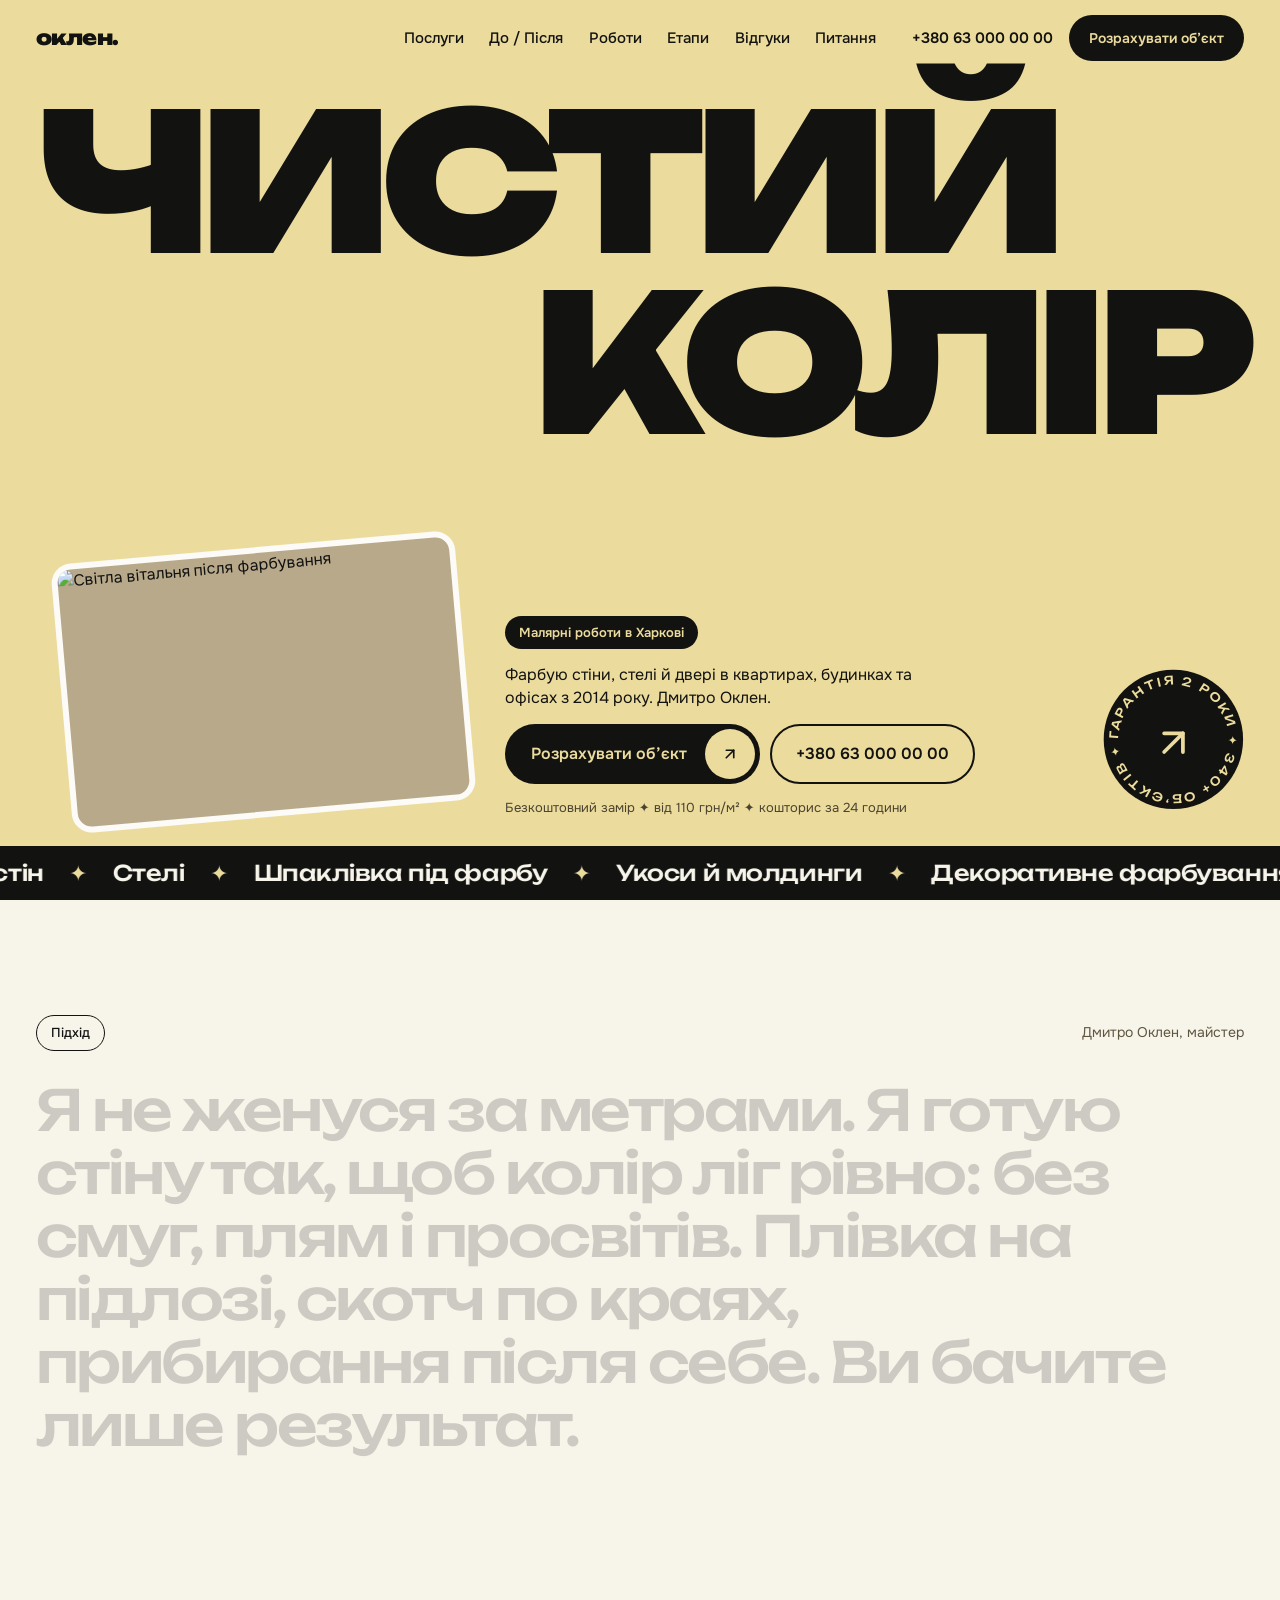
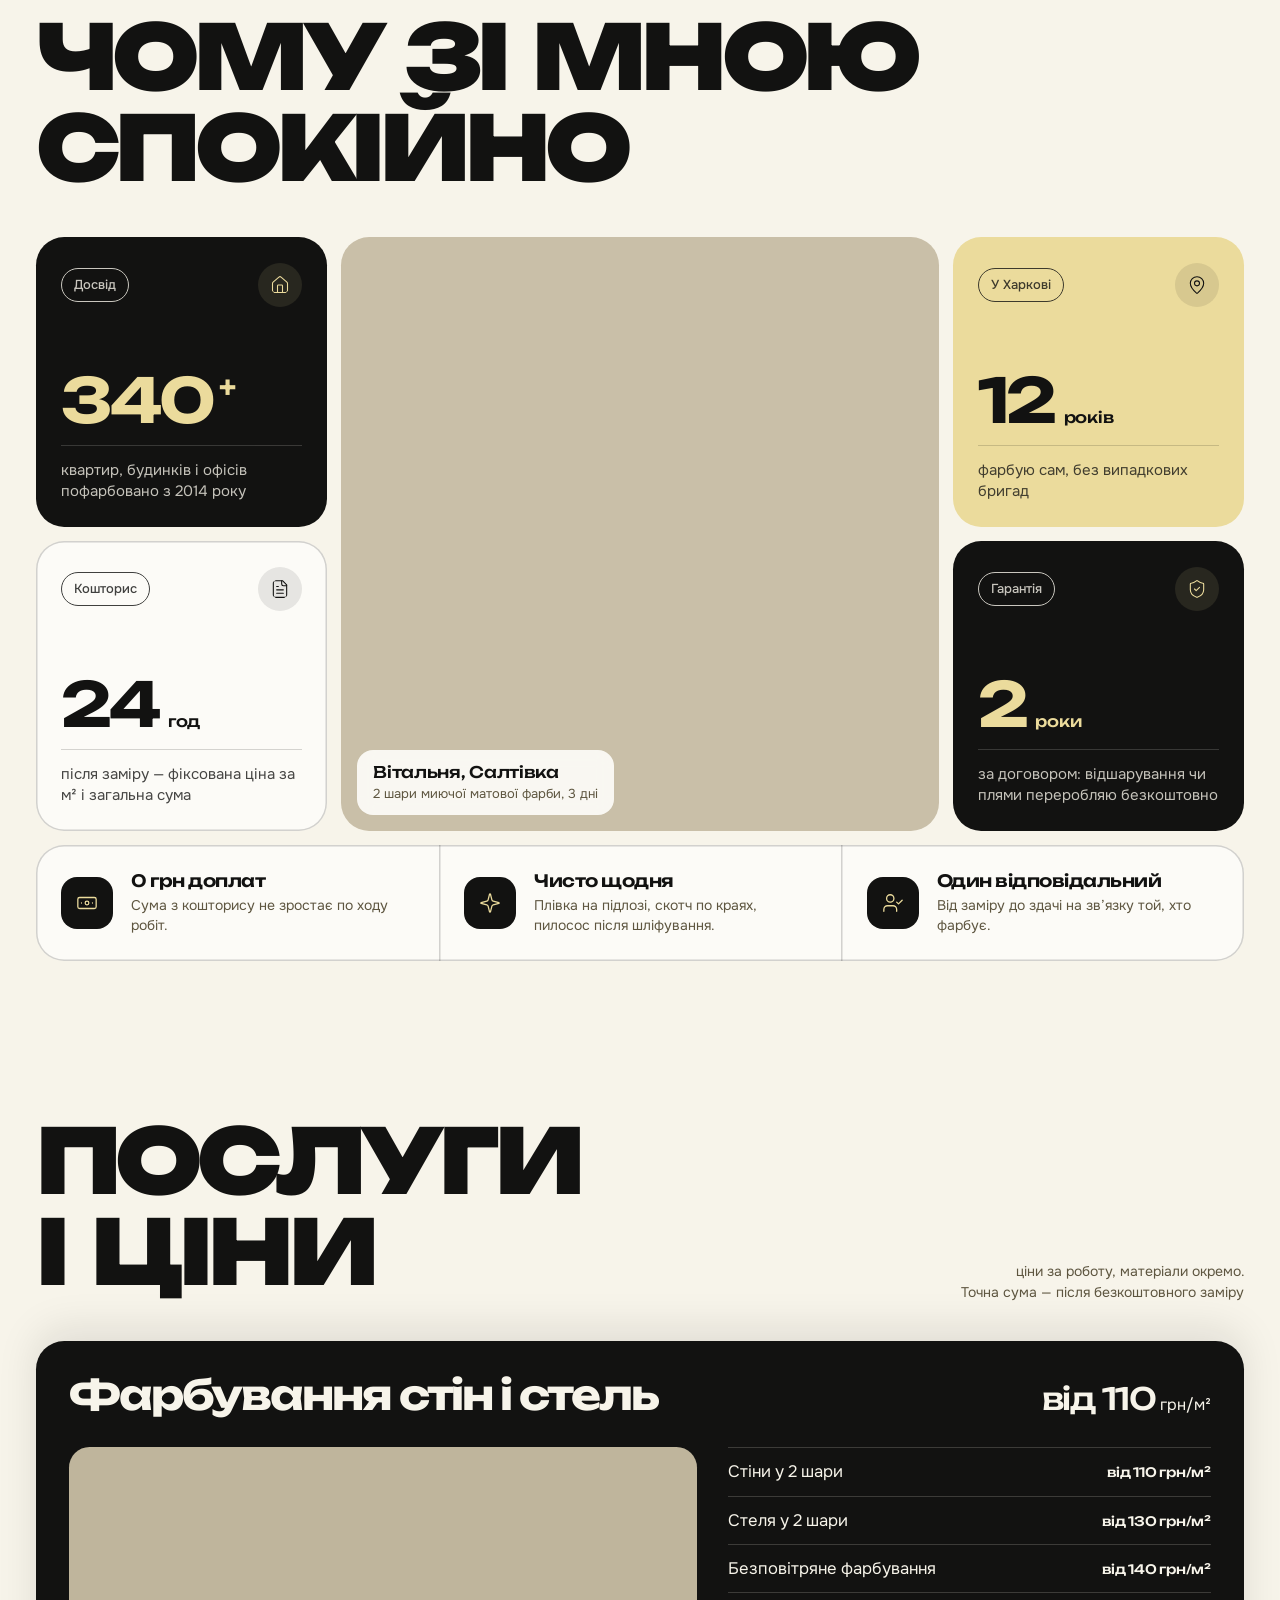
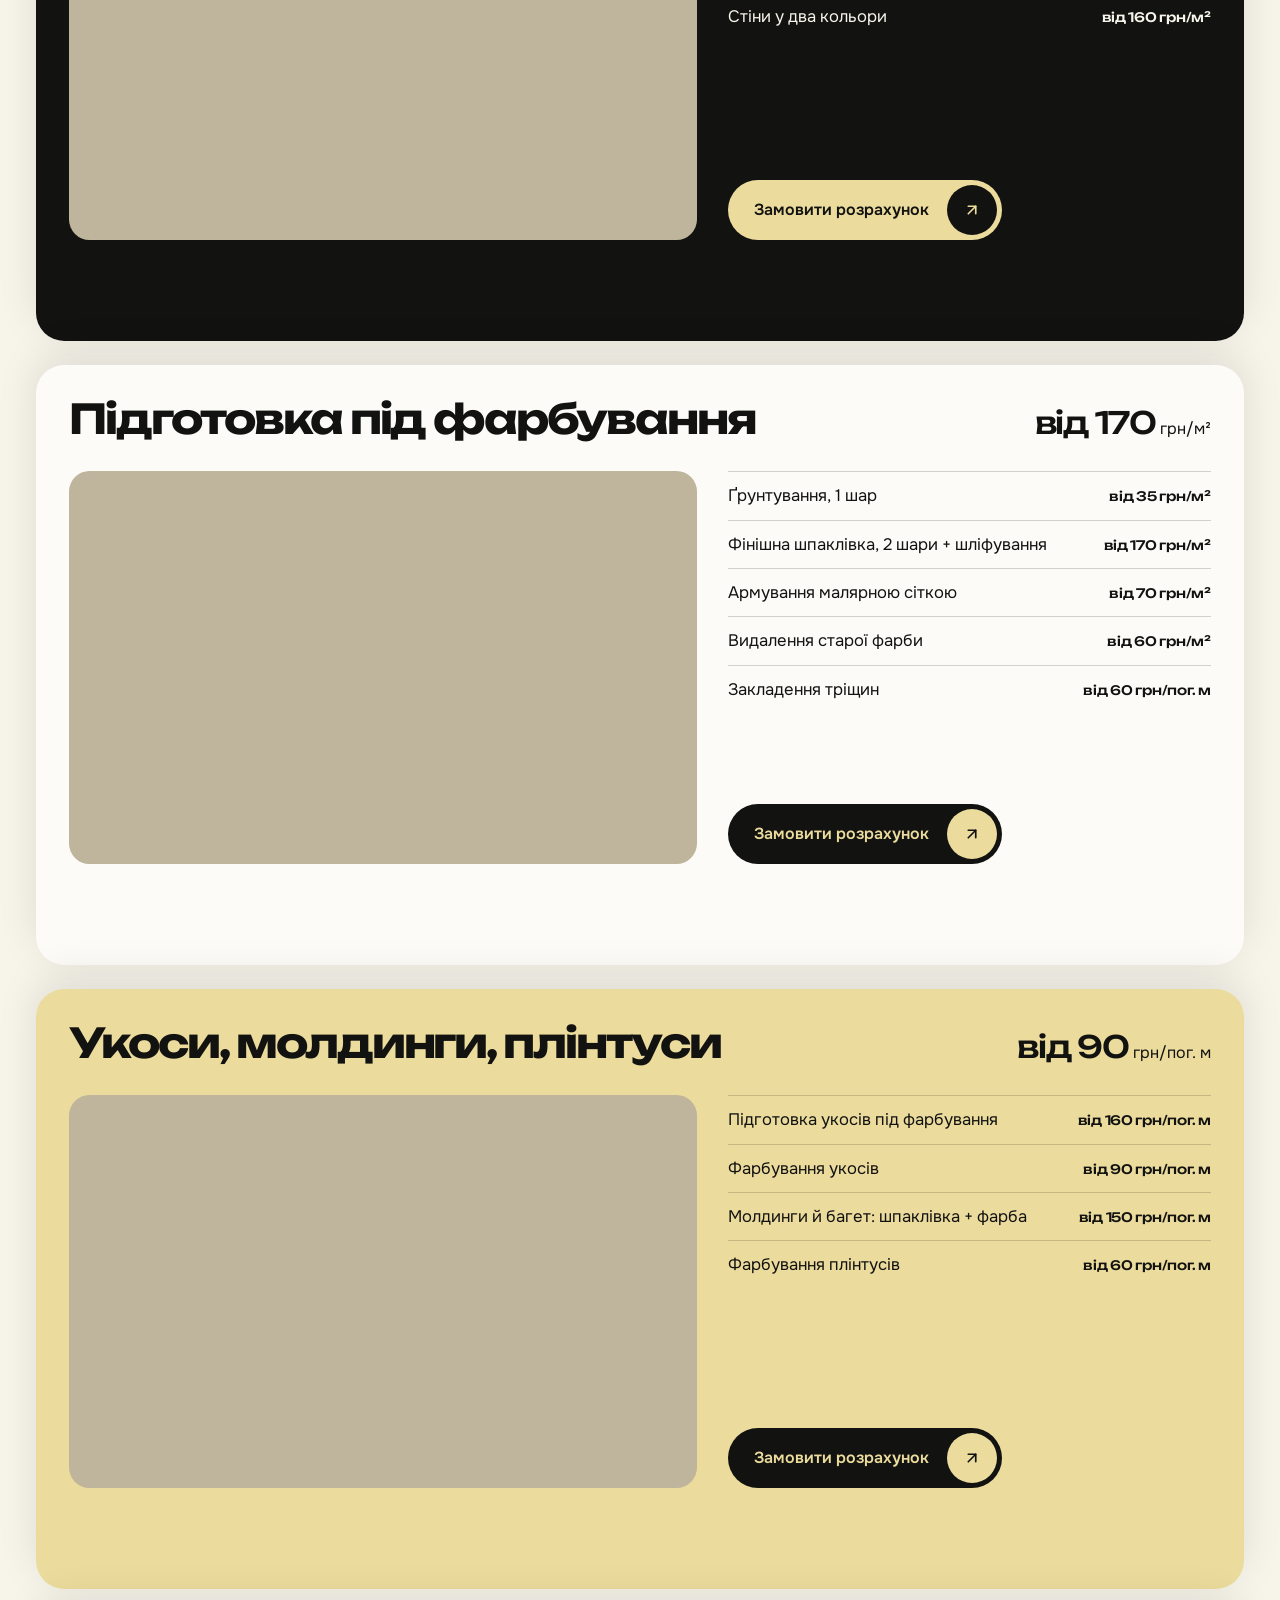
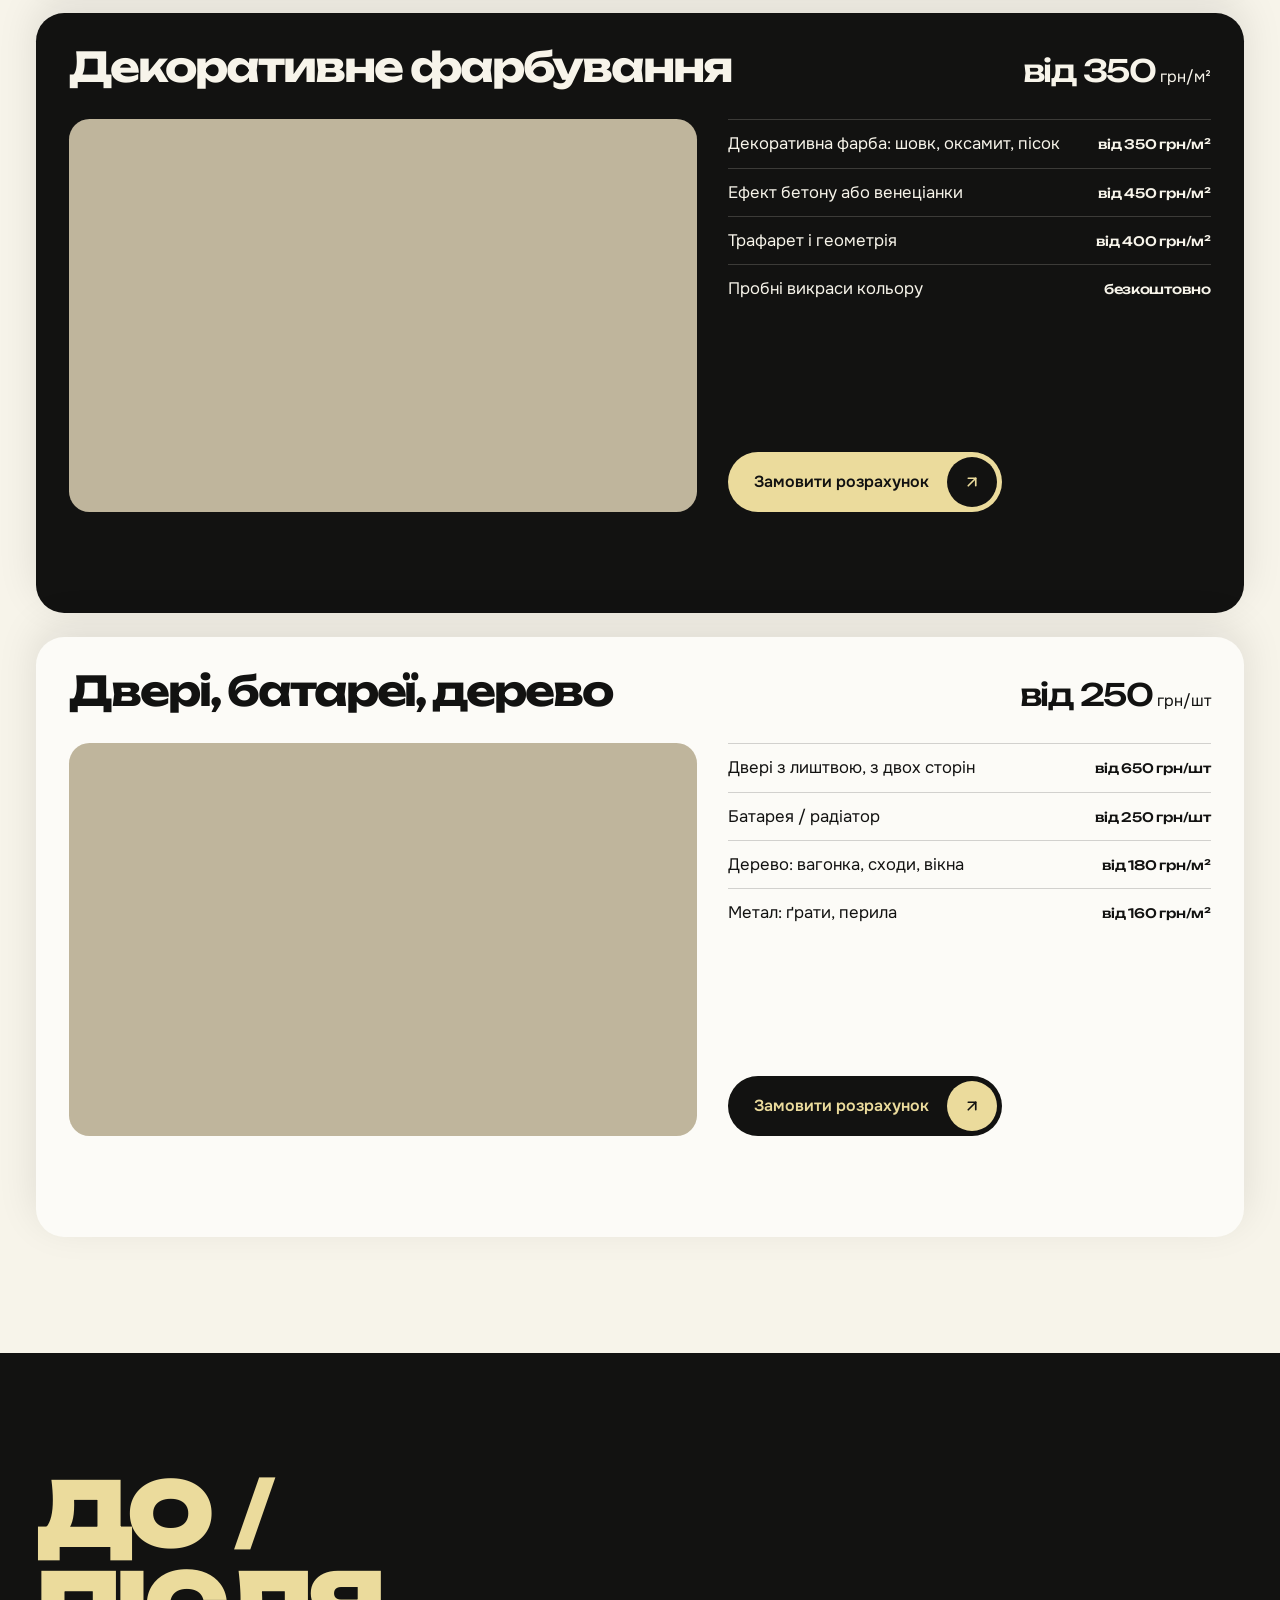
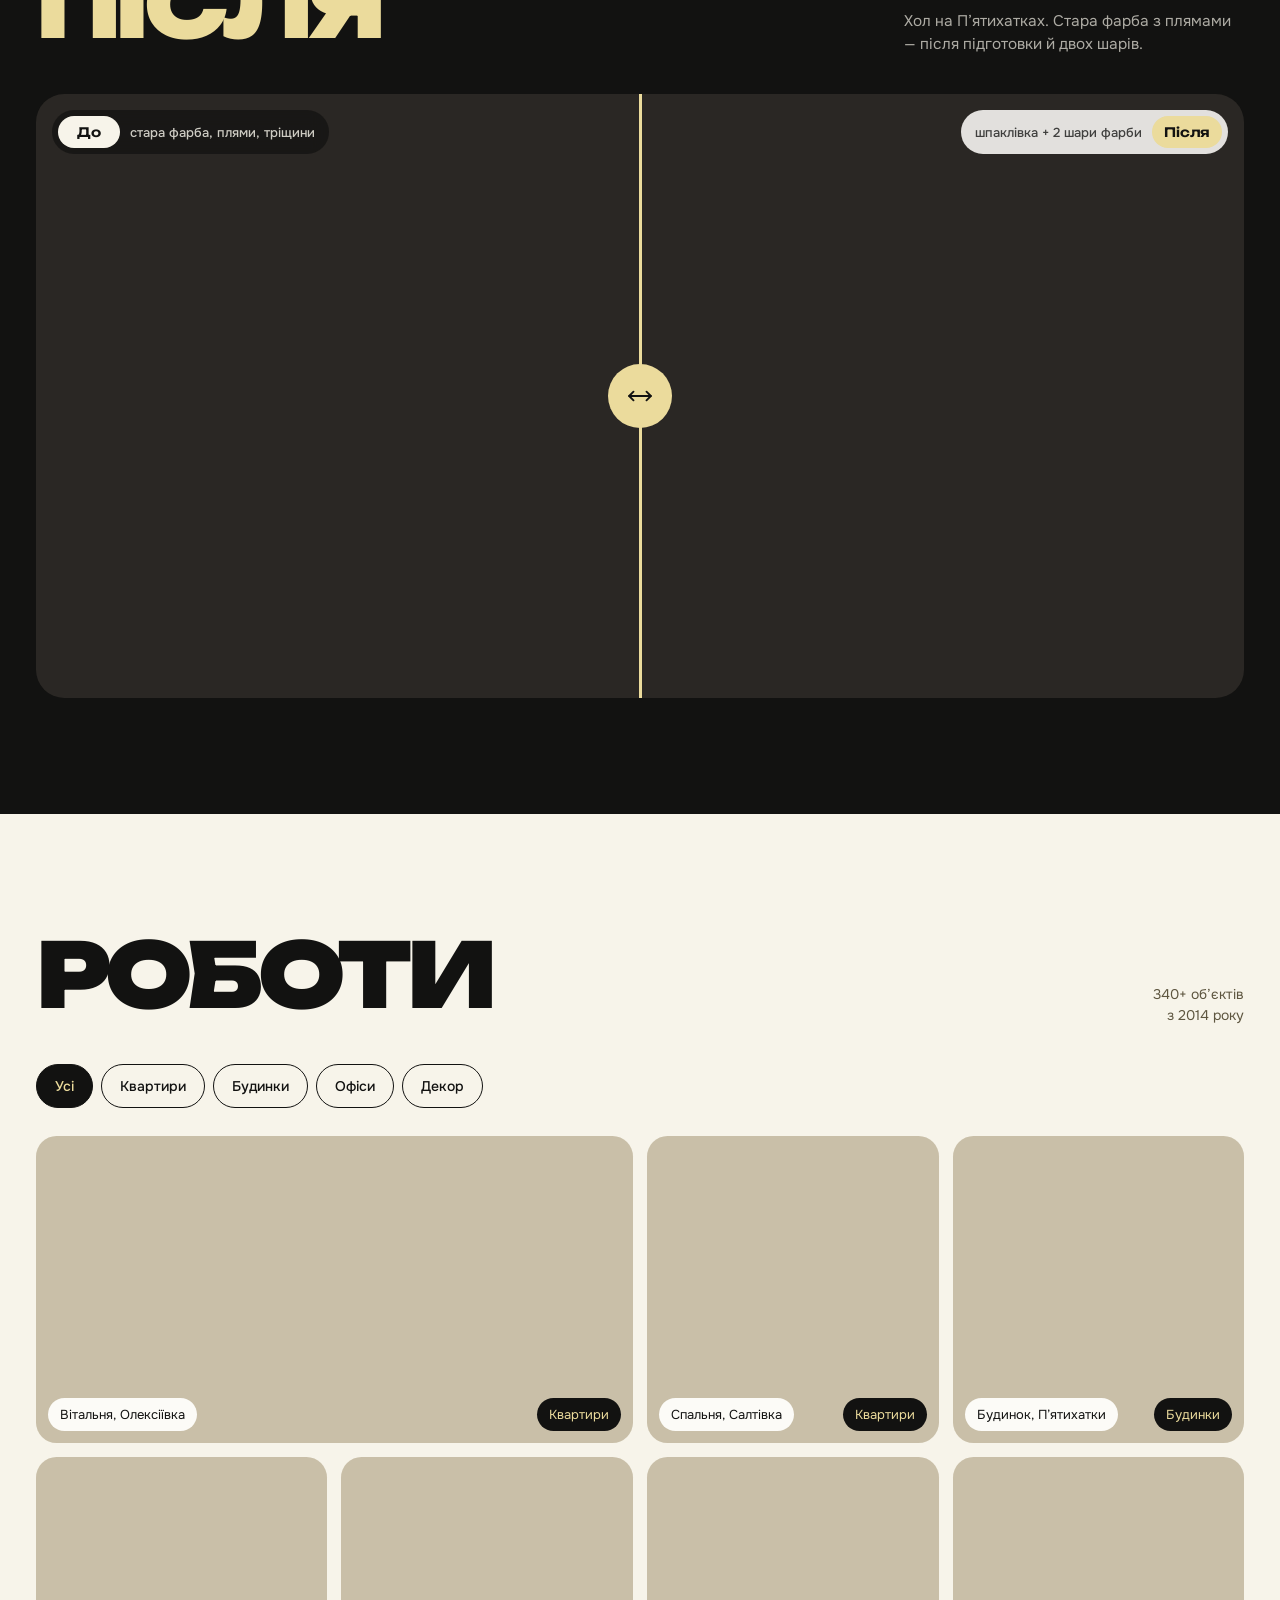
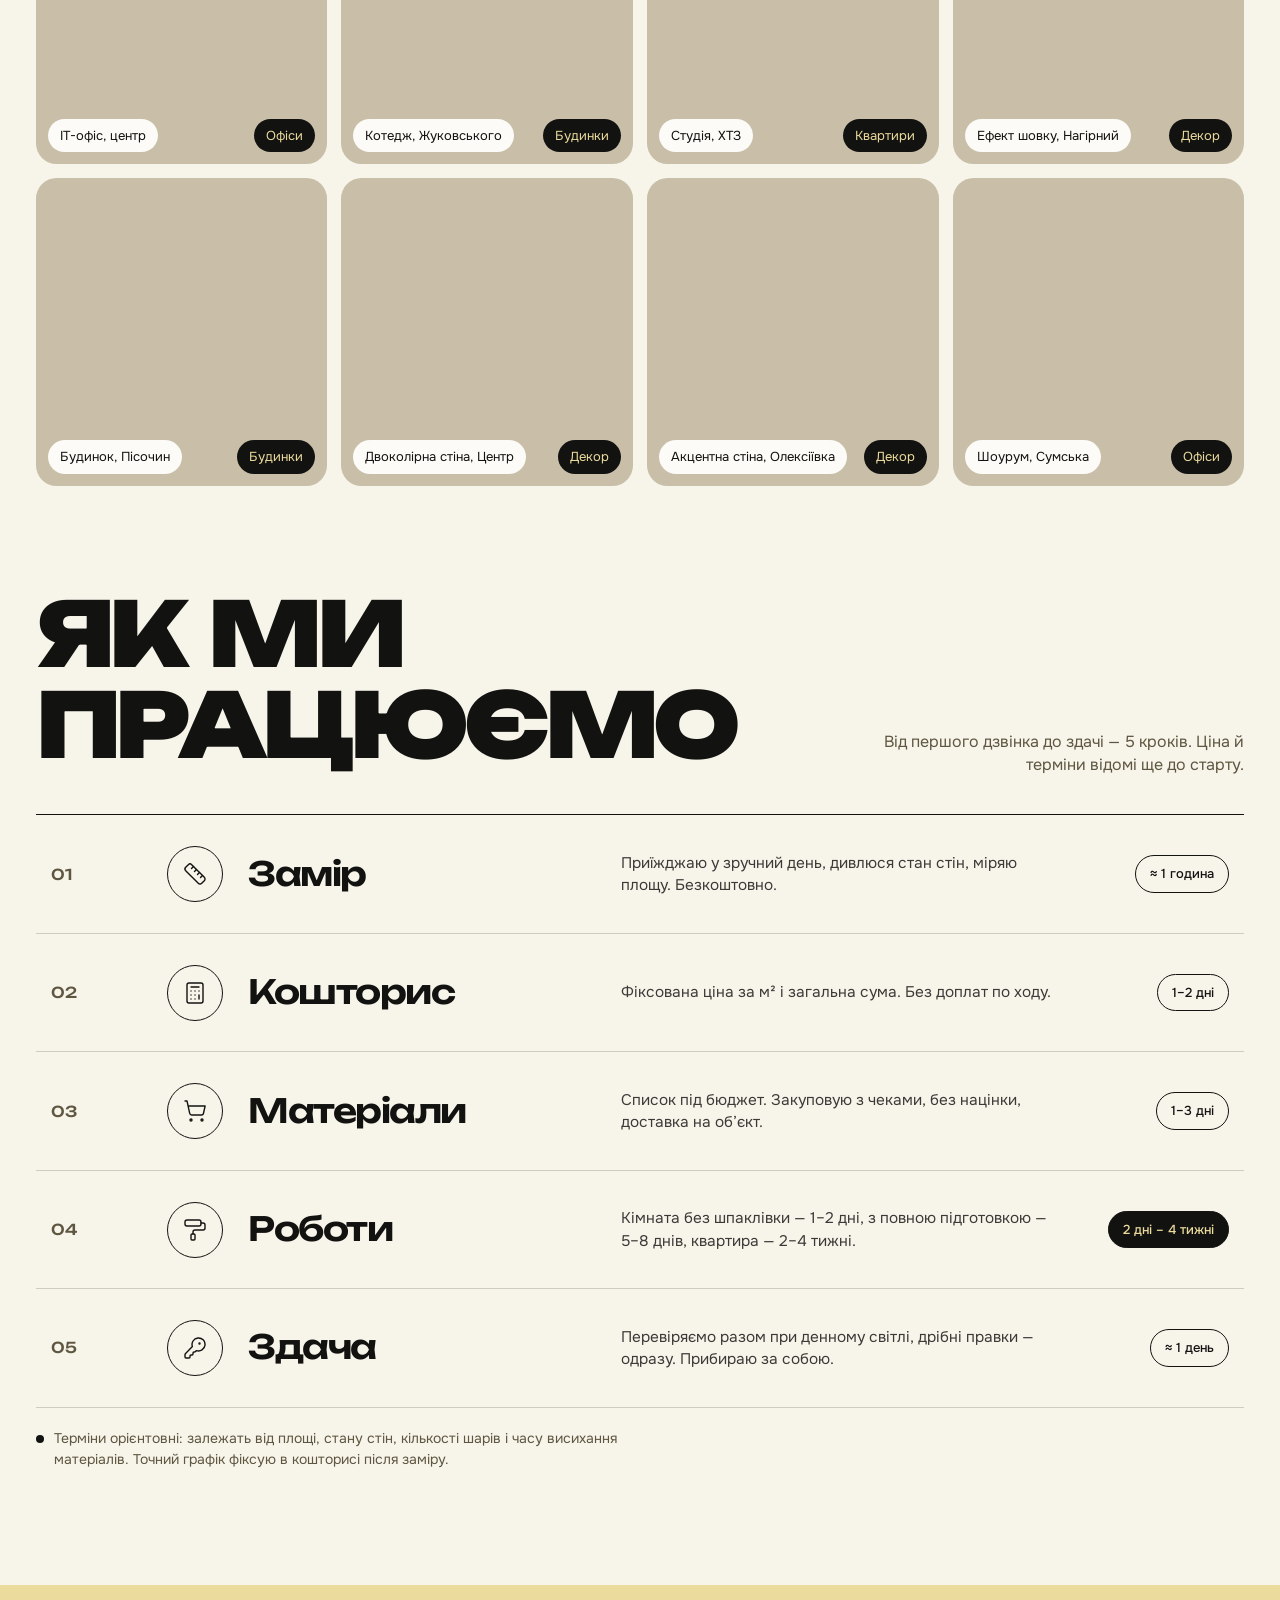
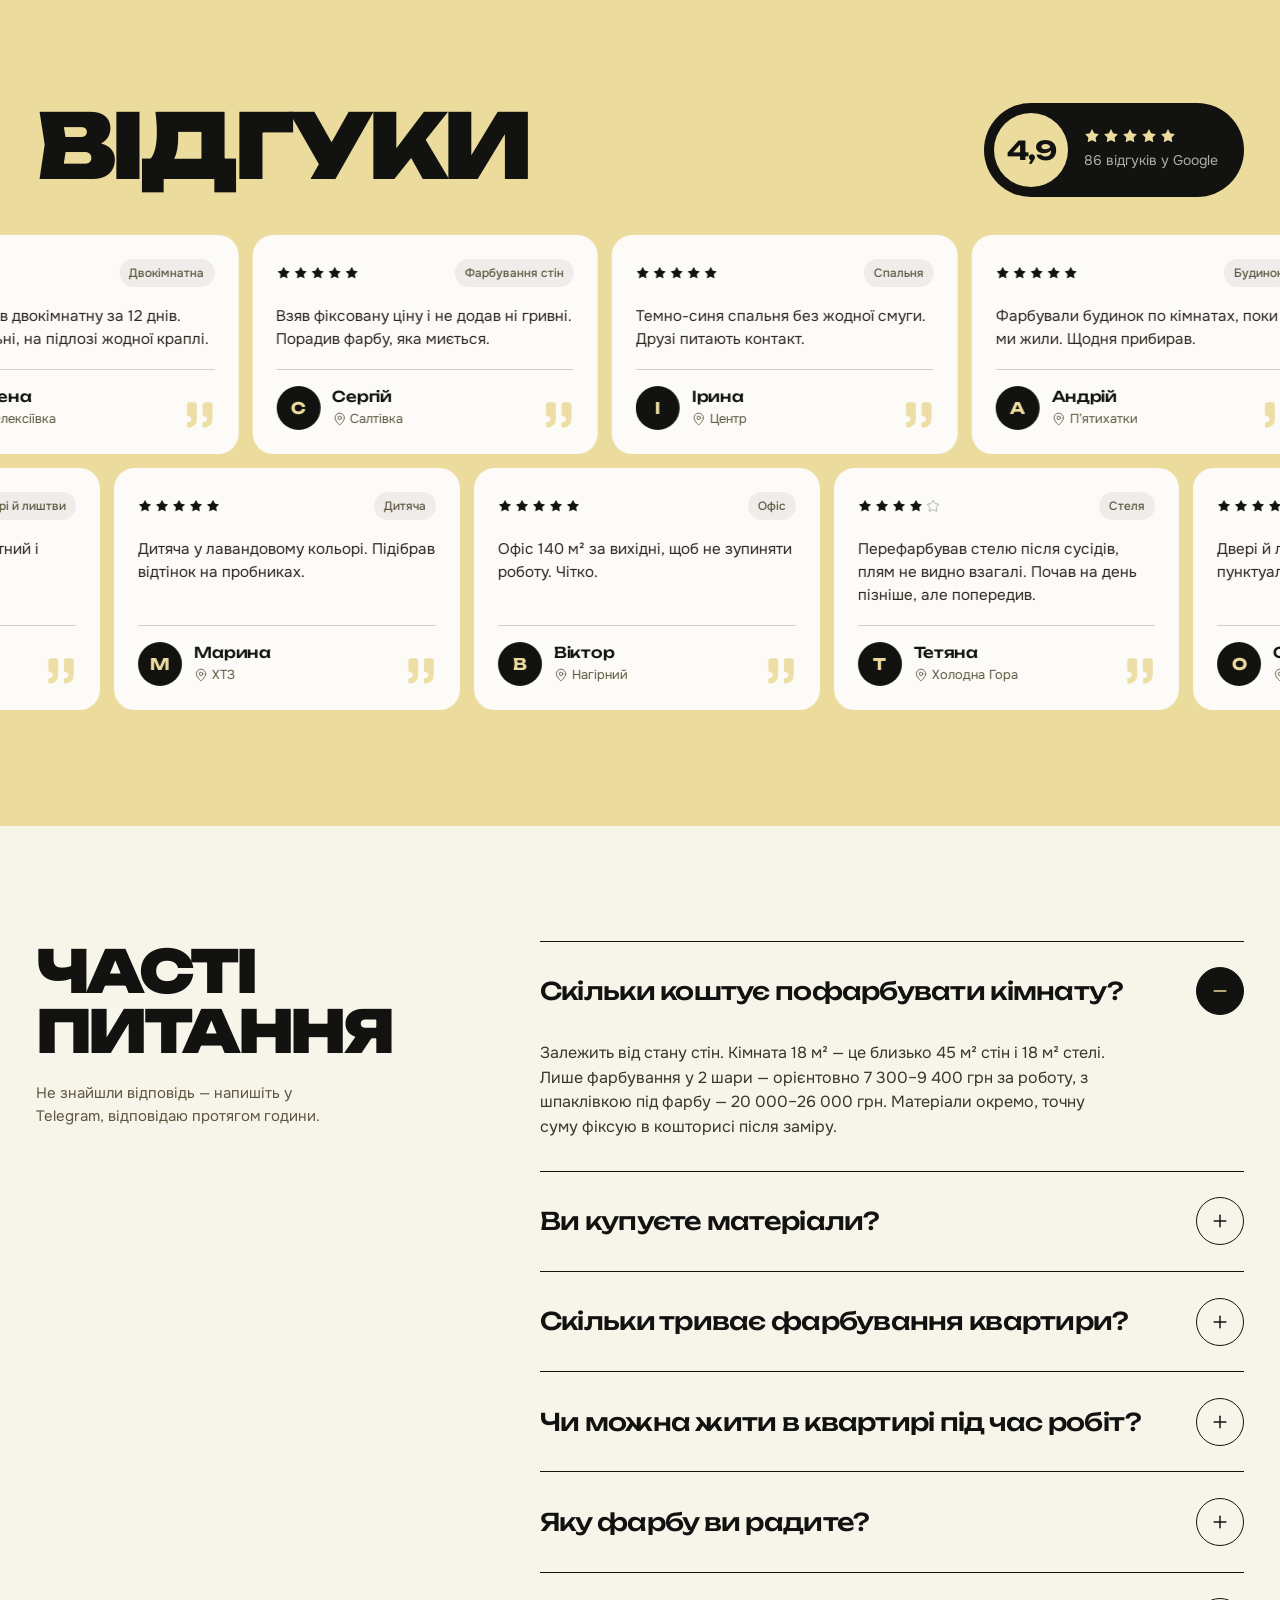
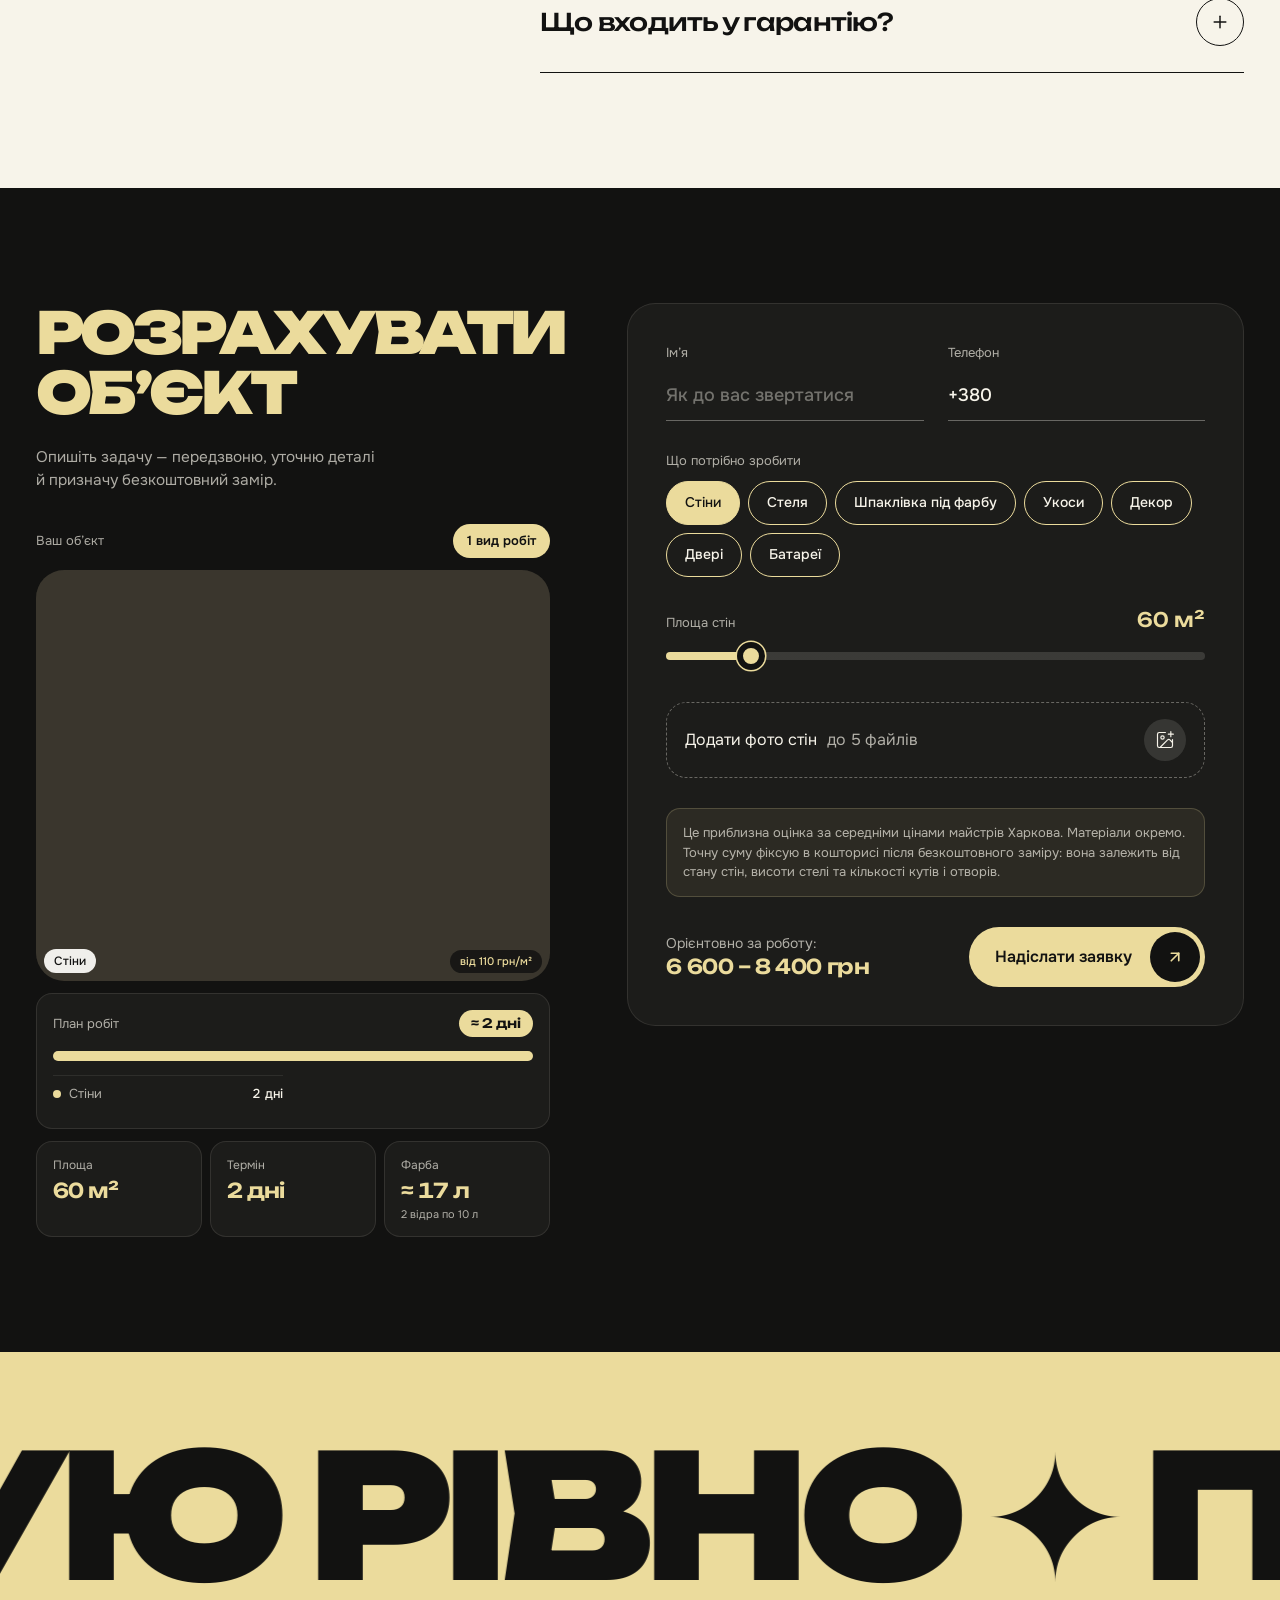
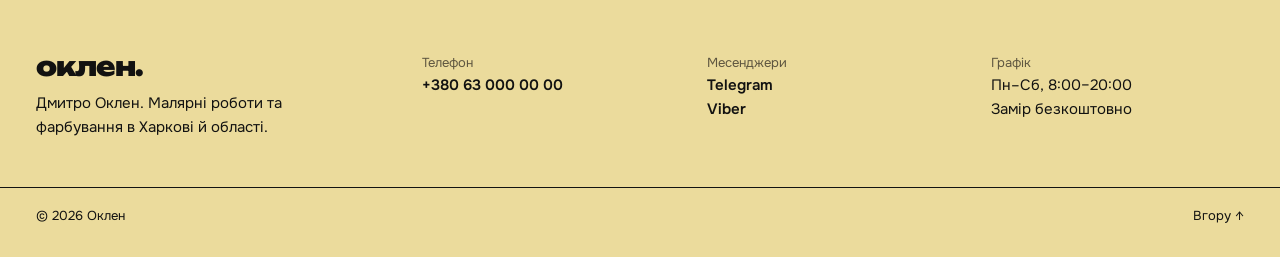
==== commit 23dbe382: "Enhance styling and layout for improved user experience - Added custom scrollbar styles for better a" ====
--- a/okleen/index.html
+++ b/okleen/index.html
@@ -211,24 +211,24 @@
           <button class="chip" data-filter="decor" aria-pressed="false">Декор</button>
         </div>
         <div class="gallery">
-          <button class="gitem" data-id="0" data-cat="flat"><img src="https://images.unsplash.com/photo-1493809842364-78817add7ffb?auto=format&fit=crop&w=1400&q=80" alt="Вітальня, Олексіївка" loading="lazy" width="1400" height="933"><span class="gitem__more" aria-hidden="true">Фото й деталі</span><span class="gitem__cap"><span>Вітальня, Олексіївка</span><em>Квартири</em></span></button>
-          <button class="gitem" data-id="1" data-cat="flat"><img src="https://images.unsplash.com/photo-1505693416388-ac5ce068fe85?auto=format&fit=crop&w=900&q=80" alt="Спальня, Салтівка" loading="lazy" width="900" height="900"><span class="gitem__more" aria-hidden="true">Фото й деталі</span><span class="gitem__cap"><span>Спальня, Салтівка</span><em>Квартири</em></span></button>
-          <button class="gitem" data-id="2" data-cat="house"><img src="https://images.unsplash.com/photo-1600585154340-be6161a56a0c?auto=format&fit=crop&w=900&q=80" alt="Будинок, П’ятихатки" loading="lazy" width="900" height="900"><span class="gitem__more" aria-hidden="true">Фото й деталі</span><span class="gitem__cap"><span>Будинок, П’ятихатки</span><em>Будинки</em></span></button>
-          <button class="gitem" data-id="3" data-cat="office"><img src="https://images.unsplash.com/photo-1497366216548-37526070297c?auto=format&fit=crop&w=900&q=80" alt="IT-офіс, центр" loading="lazy" width="900" height="900"><span class="gitem__more" aria-hidden="true">Фото й деталі</span><span class="gitem__cap"><span>IT-офіс, центр</span><em>Офіси</em></span></button>
-          <button class="gitem" data-id="4" data-cat="house"><img src="https://images.unsplash.com/photo-1583847268964-b28dc8f51f92?auto=format&fit=crop&w=900&q=80" alt="Котедж, Жуковського" loading="lazy" width="900" height="900"><span class="gitem__more" aria-hidden="true">Фото й деталі</span><span class="gitem__cap"><span>Котедж, Жуковського</span><em>Будинки</em></span></button>
-          <button class="gitem" data-id="5" data-cat="flat"><img src="https://images.unsplash.com/photo-1522708323590-d24dbb6b0267?auto=format&fit=crop&w=1400&q=80" alt="Студія, ХТЗ" loading="lazy" width="1400" height="933"><span class="gitem__more" aria-hidden="true">Фото й деталі</span><span class="gitem__cap"><span>Студія, ХТЗ</span><em>Квартири</em></span></button>
-          <button class="gitem" data-id="6" data-cat="decor"><img src="https://images.unsplash.com/photo-1616486338812-3dadae4b4ace?auto=format&fit=crop&w=900&q=80" alt="Декоративна стіна, Нагірний" loading="lazy" width="900" height="900"><span class="gitem__more" aria-hidden="true">Фото й деталі</span><span class="gitem__cap"><span>Ефект шовку, Нагірний</span><em>Декор</em></span></button>
-          <button class="gitem" data-id="7" data-cat="house"><img src="https://images.unsplash.com/photo-1513694203232-719a280e022f?auto=format&fit=crop&w=900&q=80" alt="Вітальня в будинку, Пісочин" loading="lazy" width="900" height="900"><span class="gitem__more" aria-hidden="true">Фото й деталі</span><span class="gitem__cap"><span>Будинок, Пісочин</span><em>Будинки</em></span></button>
-          <button class="gitem" data-id="8" data-cat="decor"><img src="https://images.unsplash.com/photo-1567016432779-094069958ea5?auto=format&fit=crop&w=900&q=80" alt="Двоколірна стіна, Центр" loading="lazy" width="900" height="900"><span class="gitem__more" aria-hidden="true">Фото й деталі</span><span class="gitem__cap"><span>Двоколірна стіна, Центр</span><em>Декор</em></span></button>
-          <button class="gitem" data-id="9" data-cat="decor"><img src="https://images.unsplash.com/photo-1484101403633-562f891dc89a?auto=format&fit=crop&w=900&q=80" alt="Акцентна стіна, Олексіївка" loading="lazy" width="900" height="900"><span class="gitem__more" aria-hidden="true">Фото й деталі</span><span class="gitem__cap"><span>Акцентна стіна, Олексіївка</span><em>Декор</em></span></button>
-          <button class="gitem" data-id="10" data-cat="office"><img src="https://images.unsplash.com/photo-1524758631624-e2822e304c36?auto=format&fit=crop&w=900&q=80" alt="Шоурум, Сумська" loading="lazy" width="900" height="900"><span class="gitem__more" aria-hidden="true">Фото й деталі</span><span class="gitem__cap"><span>Шоурум, Сумська</span><em>Офіси</em></span></button>
+          <button class="gitem" data-id="0" data-cat="flat"><img src="https://images.unsplash.com/photo-1493809842364-78817add7ffb?auto=format&fit=crop&w=1400&q=80" alt="Вітальня, Олексіївка" loading="lazy" width="1400" height="933"><span class="gitem__more" aria-hidden="true"><span class="gitem__arrows"><svg class="ic" viewBox="0 0 24 24" aria-hidden="true"><path d="M7 7h10v10"/><path d="M7 17 17 7"/></svg><svg class="ic" viewBox="0 0 24 24" aria-hidden="true"><path d="M7 7h10v10"/><path d="M7 17 17 7"/></svg></span></span><span class="gitem__cap"><span>Вітальня, Олексіївка</span><em>Квартири</em></span></button>
+          <button class="gitem" data-id="1" data-cat="flat"><img src="https://images.unsplash.com/photo-1505693416388-ac5ce068fe85?auto=format&fit=crop&w=900&q=80" alt="Спальня, Салтівка" loading="lazy" width="900" height="900"><span class="gitem__more" aria-hidden="true"><span class="gitem__arrows"><svg class="ic" viewBox="0 0 24 24" aria-hidden="true"><path d="M7 7h10v10"/><path d="M7 17 17 7"/></svg><svg class="ic" viewBox="0 0 24 24" aria-hidden="true"><path d="M7 7h10v10"/><path d="M7 17 17 7"/></svg></span></span><span class="gitem__cap"><span>Спальня, Салтівка</span><em>Квартири</em></span></button>
+          <button class="gitem" data-id="2" data-cat="house"><img src="https://images.unsplash.com/photo-1600585154340-be6161a56a0c?auto=format&fit=crop&w=900&q=80" alt="Будинок, П’ятихатки" loading="lazy" width="900" height="900"><span class="gitem__more" aria-hidden="true"><span class="gitem__arrows"><svg class="ic" viewBox="0 0 24 24" aria-hidden="true"><path d="M7 7h10v10"/><path d="M7 17 17 7"/></svg><svg class="ic" viewBox="0 0 24 24" aria-hidden="true"><path d="M7 7h10v10"/><path d="M7 17 17 7"/></svg></span></span><span class="gitem__cap"><span>Будинок, П’ятихатки</span><em>Будинки</em></span></button>
+          <button class="gitem" data-id="3" data-cat="office"><img src="https://images.unsplash.com/photo-1497366216548-37526070297c?auto=format&fit=crop&w=900&q=80" alt="IT-офіс, центр" loading="lazy" width="900" height="900"><span class="gitem__more" aria-hidden="true"><span class="gitem__arrows"><svg class="ic" viewBox="0 0 24 24" aria-hidden="true"><path d="M7 7h10v10"/><path d="M7 17 17 7"/></svg><svg class="ic" viewBox="0 0 24 24" aria-hidden="true"><path d="M7 7h10v10"/><path d="M7 17 17 7"/></svg></span></span><span class="gitem__cap"><span>IT-офіс, центр</span><em>Офіси</em></span></button>
+          <button class="gitem" data-id="4" data-cat="house"><img src="https://images.unsplash.com/photo-1583847268964-b28dc8f51f92?auto=format&fit=crop&w=900&q=80" alt="Котедж, Жуковського" loading="lazy" width="900" height="900"><span class="gitem__more" aria-hidden="true"><span class="gitem__arrows"><svg class="ic" viewBox="0 0 24 24" aria-hidden="true"><path d="M7 7h10v10"/><path d="M7 17 17 7"/></svg><svg class="ic" viewBox="0 0 24 24" aria-hidden="true"><path d="M7 7h10v10"/><path d="M7 17 17 7"/></svg></span></span><span class="gitem__cap"><span>Котедж, Жуковського</span><em>Будинки</em></span></button>
+          <button class="gitem" data-id="5" data-cat="flat"><img src="https://images.unsplash.com/photo-1522708323590-d24dbb6b0267?auto=format&fit=crop&w=1400&q=80" alt="Студія, ХТЗ" loading="lazy" width="1400" height="933"><span class="gitem__more" aria-hidden="true"><span class="gitem__arrows"><svg class="ic" viewBox="0 0 24 24" aria-hidden="true"><path d="M7 7h10v10"/><path d="M7 17 17 7"/></svg><svg class="ic" viewBox="0 0 24 24" aria-hidden="true"><path d="M7 7h10v10"/><path d="M7 17 17 7"/></svg></span></span><span class="gitem__cap"><span>Студія, ХТЗ</span><em>Квартири</em></span></button>
+          <button class="gitem" data-id="6" data-cat="decor"><img src="https://images.unsplash.com/photo-1616486338812-3dadae4b4ace?auto=format&fit=crop&w=900&q=80" alt="Декоративна стіна, Нагірний" loading="lazy" width="900" height="900"><span class="gitem__more" aria-hidden="true"><span class="gitem__arrows"><svg class="ic" viewBox="0 0 24 24" aria-hidden="true"><path d="M7 7h10v10"/><path d="M7 17 17 7"/></svg><svg class="ic" viewBox="0 0 24 24" aria-hidden="true"><path d="M7 7h10v10"/><path d="M7 17 17 7"/></svg></span></span><span class="gitem__cap"><span>Ефект шовку, Нагірний</span><em>Декор</em></span></button>
+          <button class="gitem" data-id="7" data-cat="house"><img src="https://images.unsplash.com/photo-1513694203232-719a280e022f?auto=format&fit=crop&w=900&q=80" alt="Вітальня в будинку, Пісочин" loading="lazy" width="900" height="900"><span class="gitem__more" aria-hidden="true"><span class="gitem__arrows"><svg class="ic" viewBox="0 0 24 24" aria-hidden="true"><path d="M7 7h10v10"/><path d="M7 17 17 7"/></svg><svg class="ic" viewBox="0 0 24 24" aria-hidden="true"><path d="M7 7h10v10"/><path d="M7 17 17 7"/></svg></span></span><span class="gitem__cap"><span>Будинок, Пісочин</span><em>Будинки</em></span></button>
+          <button class="gitem" data-id="8" data-cat="decor"><img src="https://images.unsplash.com/photo-1567016432779-094069958ea5?auto=format&fit=crop&w=900&q=80" alt="Двоколірна стіна, Центр" loading="lazy" width="900" height="900"><span class="gitem__more" aria-hidden="true"><span class="gitem__arrows"><svg class="ic" viewBox="0 0 24 24" aria-hidden="true"><path d="M7 7h10v10"/><path d="M7 17 17 7"/></svg><svg class="ic" viewBox="0 0 24 24" aria-hidden="true"><path d="M7 7h10v10"/><path d="M7 17 17 7"/></svg></span></span><span class="gitem__cap"><span>Двоколірна стіна, Центр</span><em>Декор</em></span></button>
+          <button class="gitem" data-id="9" data-cat="decor"><img src="https://images.unsplash.com/photo-1484101403633-562f891dc89a?auto=format&fit=crop&w=900&q=80" alt="Акцентна стіна, Олексіївка" loading="lazy" width="900" height="900"><span class="gitem__more" aria-hidden="true"><span class="gitem__arrows"><svg class="ic" viewBox="0 0 24 24" aria-hidden="true"><path d="M7 7h10v10"/><path d="M7 17 17 7"/></svg><svg class="ic" viewBox="0 0 24 24" aria-hidden="true"><path d="M7 7h10v10"/><path d="M7 17 17 7"/></svg></span></span><span class="gitem__cap"><span>Акцентна стіна, Олексіївка</span><em>Декор</em></span></button>
+          <button class="gitem" data-id="10" data-cat="office"><img src="https://images.unsplash.com/photo-1524758631624-e2822e304c36?auto=format&fit=crop&w=900&q=80" alt="Шоурум, Сумська" loading="lazy" width="900" height="900"><span class="gitem__more" aria-hidden="true"><span class="gitem__arrows"><svg class="ic" viewBox="0 0 24 24" aria-hidden="true"><path d="M7 7h10v10"/><path d="M7 17 17 7"/></svg><svg class="ic" viewBox="0 0 24 24" aria-hidden="true"><path d="M7 7h10v10"/><path d="M7 17 17 7"/></svg></span></span><span class="gitem__cap"><span>Шоурум, Сумська</span><em>Офіси</em></span></button>
         </div>
       </div>
       <div class="lightbox" role="dialog" aria-modal="true" aria-labelledby="pv-title" hidden>
         <div class="pv">
           <div class="pv__media">
             <div class="pv__stage">
-              <img class="pv__img" src="" alt="">
+              <img class="pv__img" alt="">
               <span class="pv__count" data-pv-count></span>
               <button class="lightbox__btn pv__prev" aria-label="Попереднє фото"><svg class="ic" viewBox="0 0 24 24" aria-hidden="true"><path d="m15 18-6-6 6-6"/></svg></button>
               <button class="lightbox__btn pv__next" aria-label="Наступне фото"><svg class="ic" viewBox="0 0 24 24" aria-hidden="true"><path d="m9 18 6-6-6-6"/></svg></button>
@@ -300,7 +300,7 @@
           </li>
         </ol>
         <p class="srows__note">Терміни орієнтовні: залежать від площі, стану стін, кількості шарів і часу висихання матеріалів. Точний графік фіксую в кошторисі після заміру.</p>
-        <figure class="srow-float" aria-hidden="true"><img src="" alt=""></figure>
+        <figure class="srow-float" aria-hidden="true"><img alt=""></figure>
       </div>
     </section>
 
--- a/okleen/style.css
+++ b/okleen/style.css
@@ -56,6 +56,16 @@
 .right { text-align: right; }
 .tag { display: inline-block; font-size: 13px; font-weight: 500; padding: 7px 14px; border-radius: 999px; border: 1.5px solid currentColor; }
 
+/* ===== Scrollbars ===== */
+html { scrollbar-color: var(--ink) var(--paper); scrollbar-width: thin; }
+::-webkit-scrollbar { width: 12px; height: 12px; }
+::-webkit-scrollbar-track { background: var(--paper); }
+::-webkit-scrollbar-thumb { background: var(--ink); border-radius: 99px; border: 3px solid var(--paper); }
+::-webkit-scrollbar-thumb:hover { background: #3a362d; }
+.section--dark, .lightbox, .menu { scrollbar-color: var(--accent) var(--ink); }
+.section--dark ::-webkit-scrollbar-track, .lightbox ::-webkit-scrollbar-track { background: var(--ink); }
+.section--dark ::-webkit-scrollbar-thumb, .lightbox ::-webkit-scrollbar-thumb { background: var(--accent); border-color: var(--ink); }
+
 /* ===== Icons (Lucide, MIT) ===== */
 .ic { width: 20px; height: 20px; fill: none; stroke: currentColor; stroke-width: 1.75; stroke-linecap: round; stroke-linejoin: round; flex-shrink: 0; }
 
@@ -73,8 +83,8 @@
 .btn--accent { background: var(--accent); color: var(--ink); }
 .btn--line { border: 2px solid var(--ink); }
 .btn--line-light { border: 2px solid rgba(247, 244, 234, .4); color: var(--light); background: transparent; }
-.btn--icon { padding: 6px 6px 6px 24px; justify-content: space-between; }
-.btn__ic { width: 48px; height: 48px; border-radius: 50%; display: inline-grid; place-items: center; flex-shrink: 0; transition: transform .6s var(--ease); }
+.btn--icon { min-height: 60px; flex-shrink: 0; padding: 5px 5px 5px 26px; justify-content: space-between; gap: 18px; }
+.btn__ic { width: 50px; height: 50px; border-radius: 50%; display: inline-grid; place-items: center; flex-shrink: 0; transition: transform .6s var(--ease); }
 .btn--dark .btn__ic { background: var(--accent); }
 .btn--accent .btn__ic { background: var(--ink); }
 .btn__ic svg { width: 18px; height: 18px; fill: none; stroke-width: 2.2; stroke-linecap: round; stroke-linejoin: round; }
@@ -242,10 +252,10 @@
 .ba__img { position: absolute; inset: 0; width: 100%; height: 100%; object-fit: cover; pointer-events: none; }
 .ba__before { position: absolute; inset: 0; clip-path: inset(0 calc(100% - var(--pos)) 0 0); }
 .ba__img--before { filter: grayscale(.85) contrast(.78) brightness(.86) sepia(.35); }
-.ba__handle { position: absolute; top: 0; bottom: 0; left: var(--pos); width: 3px; margin-left: -1.5px; background: var(--accent); pointer-events: none; }
+.ba__handle { position: absolute; z-index: 2; top: 0; bottom: 0; left: var(--pos); width: 3px; margin-left: -1.5px; background: var(--accent); pointer-events: none; }
 .ba__handle span { position: absolute; top: 50%; left: 50%; width: 64px; height: 64px; margin: -32px 0 0 -32px; border-radius: 50%; background: var(--accent); display: grid; place-items: center; }
 .ba__handle svg { width: 26px; height: 26px; color: var(--ink); }
-.ba__tag { position: absolute; top: 16px; display: flex; align-items: center; gap: 10px; padding: 6px 14px 6px 6px; border-radius: 999px; pointer-events: none; font-size: 13px; backdrop-filter: blur(8px); -webkit-backdrop-filter: blur(8px); transition: opacity .3s; }
+.ba__tag { position: absolute; z-index: 3; top: 16px; display: flex; align-items: center; gap: 10px; padding: 6px 14px 6px 6px; border-radius: 999px; pointer-events: none; font-size: 13px; backdrop-filter: blur(8px); -webkit-backdrop-filter: blur(8px); transition: opacity .3s; }
 .ba__tag b { display: grid; place-items: center; min-width: 62px; height: 32px; padding: 0 12px; border-radius: 999px; font: 600 13px var(--f-display); letter-spacing: -.02em; }
 .ba__tag > span { font: 500 13px/1 var(--f-body); letter-spacing: 0; -webkit-font-smoothing: antialiased; -moz-osx-font-smoothing: grayscale; }
 .ba__tag--l > span { color: rgba(247, 244, 234, .82); }
@@ -254,7 +264,12 @@
 .ba__tag--l b { background: var(--light); color: var(--ink); }
 .ba__tag--r { right: 16px; flex-direction: row-reverse; padding: 6px 6px 6px 14px; background: rgba(252, 251, 247, .88); color: var(--ink); }
 .ba__tag--r b { background: var(--accent); color: var(--ink); }
-@media (max-width: 820px) { .ba__tag span { display: none; } .ba__tag, .ba__tag--r { padding: 4px; } }
+@media (max-width: 820px) {
+  .ba__tag { top: 12px; padding: 0; background: none; backdrop-filter: none; -webkit-backdrop-filter: none; }
+  .ba__tag--l { left: 12px; } .ba__tag--r { right: 12px; padding: 0; }
+  .ba__tag > span { display: none; }
+  .ba__tag b { min-width: 0; height: 30px; padding: 0 14px; font-size: 12px; box-shadow: 0 4px 14px rgba(0, 0, 0, .25); }
+}
 .ba__range { position: absolute; inset: 0; width: 100%; height: 100%; opacity: 0; margin: 0; pointer-events: none; }
 .ba__frame:focus-within { outline: 2px solid var(--accent); outline-offset: 4px; }
 
@@ -274,7 +289,7 @@
 .gitem__cap span { background: var(--white); color: var(--ink); }
 .gitem__cap em { background: var(--ink); color: var(--accent); }
 
-.lightbox { position: fixed; inset: 0; z-index: 110; overscroll-behavior: contain; touch-action: none; background: rgba(18, 18, 17, .94); display: grid; place-items: center; padding: calc(env(safe-area-inset-top, 0px) + 70px) var(--pad) calc(env(safe-area-inset-bottom, 0px) + 70px); }
+.lightbox { position: fixed; inset: 0; z-index: 110; overscroll-behavior: contain; background: rgba(18, 18, 17, .94); display: grid; place-items: center; padding: calc(env(safe-area-inset-top, 0px) + 70px) var(--pad) calc(env(safe-area-inset-bottom, 0px) + 70px); }
 .lightbox[hidden] { display: none; }
 .pv { width: min(1320px, 100%); height: min(calc(100svh - 130px), 820px); display: grid; grid-template-columns: minmax(0, 1.65fr) minmax(320px, 1fr); gap: 14px; }
 .pv__media { display: flex; flex-direction: column; gap: 10px; min-height: 0; }
@@ -283,18 +298,20 @@
 .pv__count { position: absolute; left: 16px; top: 16px; background: rgba(18, 18, 17, .7); color: var(--light); font: 500 13px var(--f-display); padding: 7px 12px; border-radius: 999px; }
 .pv__stage .lightbox__btn { top: 50%; margin-top: -26px; }
 .pv__prev { left: 14px; } .pv__next { right: 14px; }
-.pv__thumbs { display: flex; gap: 8px; overflow-x: auto; scrollbar-width: none; flex-shrink: 0; }
+.pv__thumbs { display: flex; gap: 8px; overflow-x: auto; scrollbar-width: none; flex-shrink: 0; padding: 2px; }
 .pv__thumbs::-webkit-scrollbar { display: none; }
-.pv__thumb { flex-shrink: 0; width: 96px; height: 68px; padding: 0; border: 0; border-radius: 12px; overflow: hidden; cursor: pointer; opacity: .45; outline: 2px solid transparent; outline-offset: 2px; transition: opacity .3s, outline-color .3s; }
+.pv__thumb { position: relative; flex-shrink: 0; width: 96px; height: 68px; padding: 0; border: 0; border-radius: 12px; overflow: hidden; cursor: pointer; opacity: .45; transition: opacity .3s; }
+.pv__thumb::after { content: ""; position: absolute; inset: 0; border-radius: inherit; box-shadow: inset 0 0 0 2.5px var(--accent); opacity: 0; transition: opacity .3s; }
 .pv__thumb img { width: 100%; height: 100%; object-fit: cover; }
 .pv__thumb.is-on, .pv__thumb:hover { opacity: 1; }
-.pv__thumb.is-on { outline-color: var(--accent); }
-.pv__info { background: var(--paper); border-radius: var(--r-lg); padding: clamp(22px, 2.4vw, 34px); display: flex; flex-direction: column; gap: 16px; overflow-y: auto; overscroll-behavior: contain; }
+.pv__thumb.is-on::after { opacity: 1; }
+.pv__info { background: var(--paper); border-radius: var(--r-lg); padding: clamp(20px, 2vw, 30px); display: flex; flex-direction: column; gap: 14px; overflow-y: auto; overscroll-behavior: contain; scrollbar-width: none; }
+.pv__info::-webkit-scrollbar { display: none; }
 .pv__cat { align-self: flex-start; font-size: 12px; font-weight: 600; padding: 6px 12px; border-radius: 999px; background: var(--ink); color: var(--accent); }
 .pv__title { font: 700 clamp(24px, 2.2vw, 34px)/1.05 var(--f-display); letter-spacing: -.045em; }
 .pv__loc { display: flex; align-items: center; gap: 6px; font-size: 14px; color: var(--muted); }
 .pv__loc .ic { width: 16px; height: 16px; stroke-width: 1.6; }
-.pv__desc { font-size: 15px; line-height: 1.55; color: #3A3628; }
+.pv__desc { font-size: 14px; line-height: 1.5; color: #3A3628; }
 .pv__facts { display: grid; grid-template-columns: repeat(2, minmax(0, 1fr)); gap: 8px; margin: 0; }
 .pv__facts div { background: var(--white); box-shadow: inset 0 0 0 1px var(--line); border-radius: 14px; padding: 12px 14px; }
 .pv__facts dt { font-size: 12px; color: var(--muted); margin-bottom: 4px; }
@@ -302,18 +319,34 @@
 .pv__works { display: flex; flex-wrap: wrap; gap: 6px; }
 .pv__works li { font-size: 13px; padding: 6px 12px; border-radius: 999px; border: 1.5px solid var(--ink); }
 .pv__cta { align-self: stretch; margin-top: auto; }
+.pv__info > * { flex-shrink: 0; }
 .pv__nav { display: grid; grid-template-columns: 1fr 1fr; gap: 8px; }
 .pv__navbtn { display: flex; align-items: center; justify-content: center; gap: 6px; min-height: 46px; border: 1.5px solid var(--line); border-radius: 999px; background: transparent; cursor: pointer; font-size: 13px; font-weight: 500; transition: border-color .3s; }
 .pv__navbtn:hover { border-color: var(--ink); }
 .pv__navbtn .ic { width: 16px; height: 16px; }
-.gitem__more { position: absolute; top: 12px; right: 12px; font-size: 12px; font-weight: 600; padding: 7px 12px; border-radius: 999px; background: var(--accent); color: var(--ink); opacity: 0; transform: translateY(-6px); transition: opacity .35s, transform .5s var(--ease); }
-.gitem:hover .gitem__more, .gitem:focus-visible .gitem__more { opacity: 1; transform: none; }
-@media (hover: none) { .gitem__more { opacity: 1; transform: none; } }
+.gitem__more { position: absolute; z-index: 2; top: 14px; right: 14px; width: 58px; height: 58px; border-radius: 50%; background: var(--accent); color: var(--ink); display: grid; place-items: center; overflow: hidden; transform: scale(0) rotate(-45deg); transition: transform .6s var(--ease); }
+.gitem__arrows { position: relative; width: 22px; height: 22px; overflow: hidden; }
+.gitem__arrows .ic { position: absolute; inset: 0; width: 22px; height: 22px; stroke-width: 2; transition: transform .55s var(--ease); }
+.gitem__arrows .ic:last-child { transform: translate(-130%, 130%); }
+.gitem::after { content: ""; position: absolute; inset: 0; background: rgba(18, 18, 17, .18); opacity: 0; transition: opacity .4s; pointer-events: none; }
+.gitem:hover::after { opacity: 1; }
+.gitem:hover .gitem__more, .gitem:focus-visible .gitem__more { transform: scale(1) rotate(0deg); }
+.gitem:hover .gitem__arrows .ic:first-child { transform: translate(130%, -130%); transition-delay: .15s; }
+.gitem:hover .gitem__arrows .ic:last-child { transform: translate(0, 0); transition-delay: .15s; }
+.gitem__cap { z-index: 1; }
+@media (hover: none) { .gitem__more { width: 44px; height: 44px; transform: none; } .gitem__arrows, .gitem__arrows .ic { width: 18px; height: 18px; } }
 @media (max-width: 900px) {
   .lightbox { padding: 0; place-items: stretch; }
-  .pv { height: 100%; grid-template-columns: 1fr; grid-template-rows: auto auto; gap: 10px; overflow-y: auto; padding: calc(env(safe-area-inset-top, 0px) + 70px) 12px calc(env(safe-area-inset-bottom, 0px) + 16px); overscroll-behavior: contain; }
-  .pv__stage { flex: none; aspect-ratio: 4 / 3.2; }
-  .pv__info { overflow: visible; }
+  .pv::-webkit-scrollbar { display: none; }
+  .pv { scrollbar-width: none; width: 100%; height: 100%; display: flex; flex-direction: column; gap: 10px; overflow-y: auto; -webkit-overflow-scrolling: touch; touch-action: pan-y; padding: calc(env(safe-area-inset-top, 0px) + 76px) 12px calc(env(safe-area-inset-bottom, 0px) + 20px); overscroll-behavior: contain; }
+  .pv__media, .pv__info { flex-shrink: 0; min-height: auto; }
+  .pv__stage { flex: none; width: 100%; aspect-ratio: 4 / 3.2; }
+  .pv__stage .lightbox__btn { width: 44px; height: 44px; margin-top: -22px; background: rgba(235, 219, 156, .92); }
+  .pv__prev { left: 10px; } .pv__next { right: 10px; }
+  .pv__info { overflow: visible; padding: 20px 18px; }
+  .pv__title { font-size: 24px; }
+  .pv__facts dd { font-size: 13px; }
+  .lightbox__close { top: calc(env(safe-area-inset-top, 0px) + 14px); right: 12px; width: 48px; height: 48px; }
   .pv__thumb { width: 76px; height: 56px; }
 }
 .lightbox__btn { position: absolute; width: 52px; height: 52px; border-radius: 50%; border: 0; background: var(--accent); display: grid; place-items: center; cursor: pointer; }
@@ -407,27 +440,31 @@
 .preview__collage { position: relative; aspect-ratio: 4 / 3.2; display: grid; grid-template-columns: repeat(12, minmax(0, 1fr)); grid-template-rows: repeat(2, minmax(0, 1fr)); gap: 8px; border-radius: var(--r-lg); background: #1C1C1A; overflow: hidden; }
 .preview__empty[hidden] { display: none; }
 .preview__empty { position: absolute; inset: 0; display: grid; place-items: center; padding: 24px; text-align: center; color: var(--light-muted); font-size: 15px; }
-.ptile { position: relative; margin: 0; border-radius: 18px; overflow: hidden; background: #3a362d; min-width: 0; min-height: 0; }
+.ptile { position: relative; margin: 0; border-radius: 16px; overflow: hidden; background: #3a362d; min-width: 0; min-height: 0; container-type: inline-size; }
 .ptile.is-off { display: none; }
 .ptile img { width: 100%; height: 100%; object-fit: cover; }
-.ptile figcaption { position: absolute; left: 10px; right: 10px; bottom: 10px; display: flex; justify-content: space-between; align-items: center; gap: 8px; flex-wrap: wrap; }
-.ptile figcaption span { background: rgba(252, 251, 247, .94); color: var(--ink); font-size: 12px; font-weight: 600; padding: 6px 10px; border-radius: 999px; white-space: nowrap; }
-.ptile figcaption b { background: var(--ink); color: var(--accent); font: 500 12px var(--f-display); padding: 6px 10px; border-radius: 999px; white-space: nowrap; }
-.plan { background: #1C1C1A; border: 1px solid rgba(247, 244, 234, .1); border-radius: 16px; padding: 14px 16px; display: flex; flex-direction: column; gap: 10px; }
+.ptile figcaption { position: absolute; left: 8px; right: 8px; bottom: 8px; display: flex; flex-direction: column; align-items: flex-start; gap: 4px; }
+.ptile figcaption span, .ptile figcaption b { max-width: 100%; overflow: hidden; text-overflow: ellipsis; white-space: nowrap; border-radius: 999px; padding: 5px 10px; font-size: 12px; line-height: 1.2; }
+.ptile figcaption span { background: rgba(252, 251, 247, .94); color: var(--ink); font-weight: 500; }
+.ptile figcaption b { background: rgba(18, 18, 17, .85); color: var(--accent); font: 500 11px/1.2 var(--f-body); }
+@container (max-width: 150px) { .ptile figcaption b { display: none; } .ptile figcaption span { font-size: 11px; padding: 4px 8px; } }
+@container (min-width: 260px) { .ptile figcaption { flex-direction: row; justify-content: space-between; align-items: center; } }
+.plan { background: #1C1C1A; border: 1px solid rgba(247, 244, 234, .1); border-radius: 16px; padding: 16px; display: flex; flex-direction: column; gap: 14px; }
 .plan[hidden] { display: none; }
-.plan__head { display: flex; justify-content: space-between; font-size: 12px; color: var(--light-muted); }
-.plan__head span:last-child { color: var(--light); font-weight: 600; }
-.plan__bar { display: flex; gap: 4px; height: 14px; }
-.plan__seg { height: 100%; border-radius: 99px; transform-origin: 0 50%; min-width: 10px; }
-.plan__legend { display: flex; flex-wrap: wrap; gap: 6px 14px; font-size: 12px; color: var(--light-muted); }
-.plan__legend li { display: inline-flex; align-items: center; gap: 6px; }
-.plan__legend i { width: 8px; height: 8px; border-radius: 50%; }
-.plan__legend b { color: var(--light); font-weight: 600; }
-.preview__stats small { display: block; margin-top: 6px; font-size: 11px; color: var(--light-muted); }
+.plan__head { display: flex; justify-content: space-between; align-items: center; gap: 12px; font-size: 13px; color: var(--light-muted); }
+.plan__head span:last-child { font: 600 13px/1 var(--f-display); color: var(--ink); background: var(--accent); padding: 7px 12px; border-radius: 999px; white-space: nowrap; }
+.plan__head span:last-child:empty { display: none; }
+.plan__bar { display: flex; gap: 4px; height: 10px; }
+.plan__seg { height: 100%; border-radius: 99px; transform-origin: 0 50%; min-width: 8px; transition: flex-grow .5s var(--ease); }
+.plan__legend { display: grid; grid-template-columns: repeat(2, minmax(0, 1fr)); gap: 0 20px; margin: 0; padding: 0; list-style: none; }
+.plan__legend li { display: flex; align-items: center; gap: 8px; padding: 8px 0; border-top: 1px solid rgba(247, 244, 234, .08); font-size: 13px; color: var(--light-muted); min-width: 0; }
+.plan__legend i { flex-shrink: 0; width: 8px; height: 8px; border-radius: 50%; }
+.plan__legend b { margin-left: auto; color: var(--light); font-weight: 500; white-space: nowrap; }
+.preview__stats small { display: block; margin-top: 6px; font-size: 11px; line-height: 1.3; color: var(--light-muted); }
 .preview__stats { display: grid; grid-template-columns: repeat(3, minmax(0, 1fr)); gap: 8px; margin: 0; }
 .preview__stats div { background: #1C1C1A; border: 1px solid rgba(247, 244, 234, .1); border-radius: 16px; padding: 14px 16px; }
 .preview__stats dt { font-size: 12px; color: var(--light-muted); margin-bottom: 6px; }
-.preview__stats dd { margin: 0; font: 600 clamp(18px, 1.6vw, 24px)/1 var(--f-display); letter-spacing: -.03em; color: var(--accent); }
+.preview__stats dd { margin: 0; font: 600 clamp(18px, 1.6vw, 24px)/1.05 var(--f-display); letter-spacing: -.03em; color: var(--accent); white-space: nowrap; }
 .form { display: flex; flex-direction: column; gap: 30px; background: #1C1C1A; border: 1px solid rgba(247, 244, 234, .1); border-radius: var(--r-lg); padding: clamp(22px, 3vw, 44px); }
 .form__row { display: grid; grid-template-columns: minmax(0, 1fr) minmax(0, 1fr); gap: 24px; }
 .field { display: flex; flex-direction: column; gap: 8px; border: 0; padding: 0; margin: 0; min-width: 0; }
@@ -487,6 +524,38 @@
 .success__ic svg { width: 42px; height: 42px; fill: none; stroke: var(--ink); stroke-width: 2.6; stroke-linecap: round; stroke-linejoin: round; stroke-dasharray: 1; stroke-dashoffset: 1; }
 .success.is-in .success__ic svg { animation: tick .9s cubic-bezier(.65, 0, .35, 1) .25s forwards; }
 
+/* ===== Mobile form wizard ===== */
+.form__foot[hidden], .form[hidden] { display: none !important; }
+.wizard { gap: 22px; padding-bottom: 16px !important; overflow-x: clip; max-width: 100%; overflow-anchor: none; }
+.wizard * { min-width: 0; }
+.wizard .form__row { grid-template-columns: 1fr; }
+.wizard .upload__text { white-space: normal; }
+.wizard .plan__legend li { min-height: 34px; }
+.preview__stats dd, .form__est b, .plan__legend b, .plan__head span, .field__split b { font-variant-numeric: tabular-nums; }
+.wz-step { display: flex; flex-direction: column; gap: 22px; }
+.wz-step[hidden] { display: none; }
+.wz-head { display: flex; flex-direction: column; gap: 12px; }
+.wz-top { display: flex; align-items: center; justify-content: space-between; }
+.wz-back { width: 40px; height: 40px; border-radius: 50%; border: 1px solid rgba(247, 244, 234, .2); background: transparent; color: var(--light); display: grid; place-items: center; cursor: pointer; }
+.wz-back .ic { width: 18px; height: 18px; }
+.wz-count { font-size: 13px; color: var(--light-muted); }
+.wz-count b { color: var(--accent); font-weight: 600; }
+.wz-progress { display: grid; grid-template-columns: repeat(3, 1fr); gap: 6px; }
+.wz-progress span { height: 4px; border-radius: 99px; background: rgba(247, 244, 234, .14); position: relative; overflow: hidden; }
+.wz-progress span::after { content: ""; position: absolute; inset: 0; background: var(--accent); transform: scaleX(0); transform-origin: 0 50%; transition: transform .6s var(--ease); }
+.wz-progress span.is-done::after { transform: scaleX(1); }
+.wz-title { font: 600 22px/1.15 var(--f-display); letter-spacing: -.035em; color: var(--light); }
+.wizard .preview { margin: 0; }
+.wizard .preview__collage, .wizard .preview__head { display: none; }
+.wz-bar { position: sticky; bottom: calc(env(safe-area-inset-bottom, 0px) + 12px); z-index: 5; display: flex; align-items: center; justify-content: space-between; gap: 12px; padding: 8px 8px 8px 18px; border-radius: 999px; background: var(--light); color: var(--ink); box-shadow: 0 12px 30px rgba(0, 0, 0, .35); }
+.wz-bar .form__est { color: var(--muted); font-size: 11px; line-height: 1.3; }
+.wz-bar .form__est br { display: none; }
+.wz-bar__price { min-width: 0; flex: 1; }
+.wz-bar .form__est b { display: block; color: var(--ink); font: 600 clamp(13px, 3.7vw, 15px)/1.2 var(--f-display); letter-spacing: -.03em; white-space: nowrap; overflow: hidden; text-overflow: ellipsis; }
+.wz-next { flex-shrink: 0; display: inline-flex; align-items: center; gap: 6px; min-height: 48px; padding: 0 16px; border: 0; border-radius: 999px; background: var(--ink); color: var(--accent); font: 600 15px var(--f-body); cursor: pointer; }
+.wz-next .ic { width: 18px; height: 18px; }
+.callbar.is-muted { transform: translateY(calc(100% + 30px)) !important; }
+
 /* ===== Footer ===== */
 .footer { background: var(--accent); padding: clamp(48px, 6vw, 80px) 0 calc(env(safe-area-inset-bottom, 0px) + 32px); overflow: hidden; }
 .footer__track { font: 900 clamp(72px, 13.5vw, 200px)/1 var(--f-display); letter-spacing: -.06em; text-transform: uppercase; }
@@ -565,10 +634,13 @@
   .srow:hover { color: inherit; }
   .steps__lead { text-align: left; }
 
-  .faq__grid, .lead__grid { grid-template-columns: 1fr; }
+  .faq__grid, .lead__grid { grid-template-columns: minmax(0, 1fr); }
+  .lead__grid > *, .faq__grid > * { min-width: 0; }
   .preview { margin: 4px 0 0; }
   .preview__collage { aspect-ratio: 4 / 3; }
-  .preview__stats div { padding: 12px; }
+  .preview__stats div { padding: 12px 10px; }
+  .preview__stats dd { font-size: 17px; }
+  .plan__legend { grid-template-columns: 1fr; }
   .lead__side, .faq__side { position: static; }
   .form { padding: 20px 16px; }
   .form__row { grid-template-columns: 1fr; }
@@ -603,3 +675,10 @@
 
 /* Fallback when a stock photo fails to load */
 img.is-broken { opacity: 0; }
+
+/* ===== Scroll lock (modal / menu open) ===== */
+html.is-locked { overflow: hidden; overscroll-behavior: none; }
+html.is-locked body { overflow: hidden; padding-right: var(--sbw, 0px); }
+html.is-locked .header { right: var(--sbw, 0px); }
+html.is-locked .callbar { right: calc(12px + var(--sbw, 0px)); }
+.lightbox, .menu { overscroll-behavior: contain; }
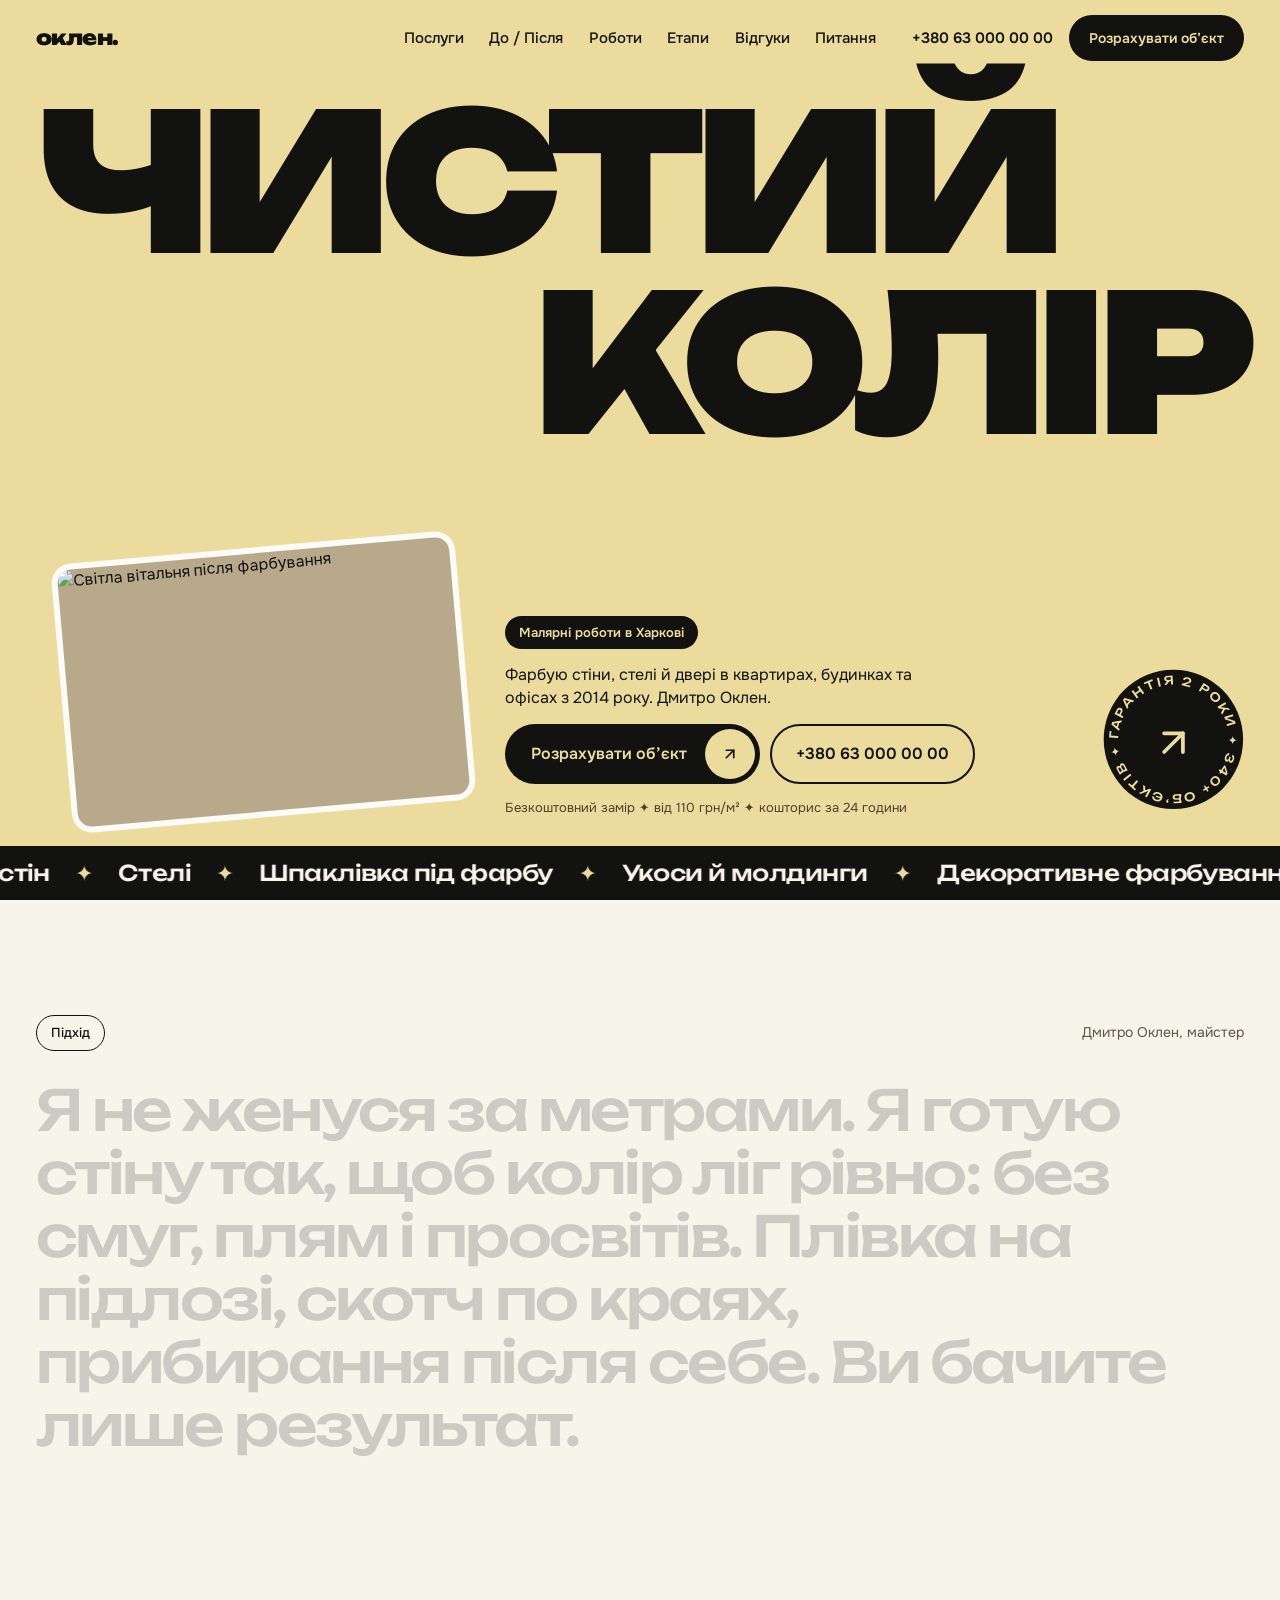
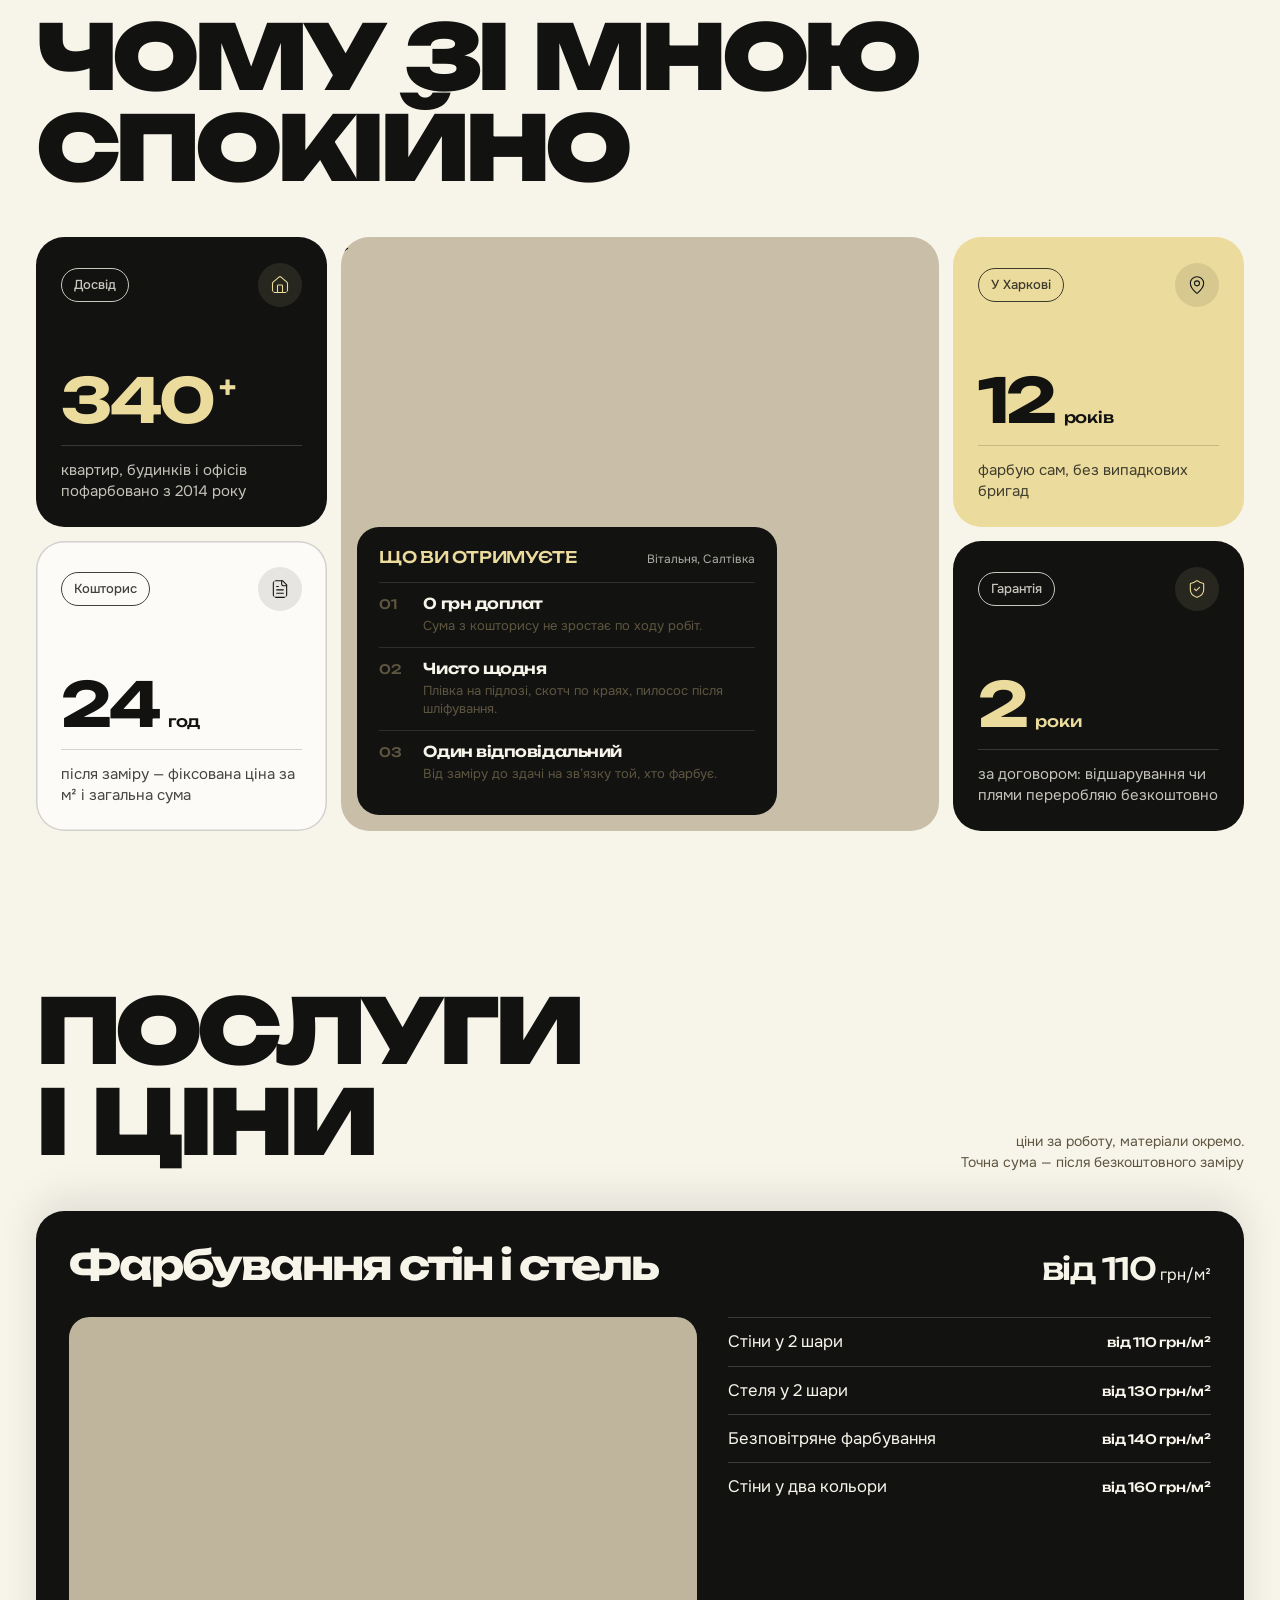
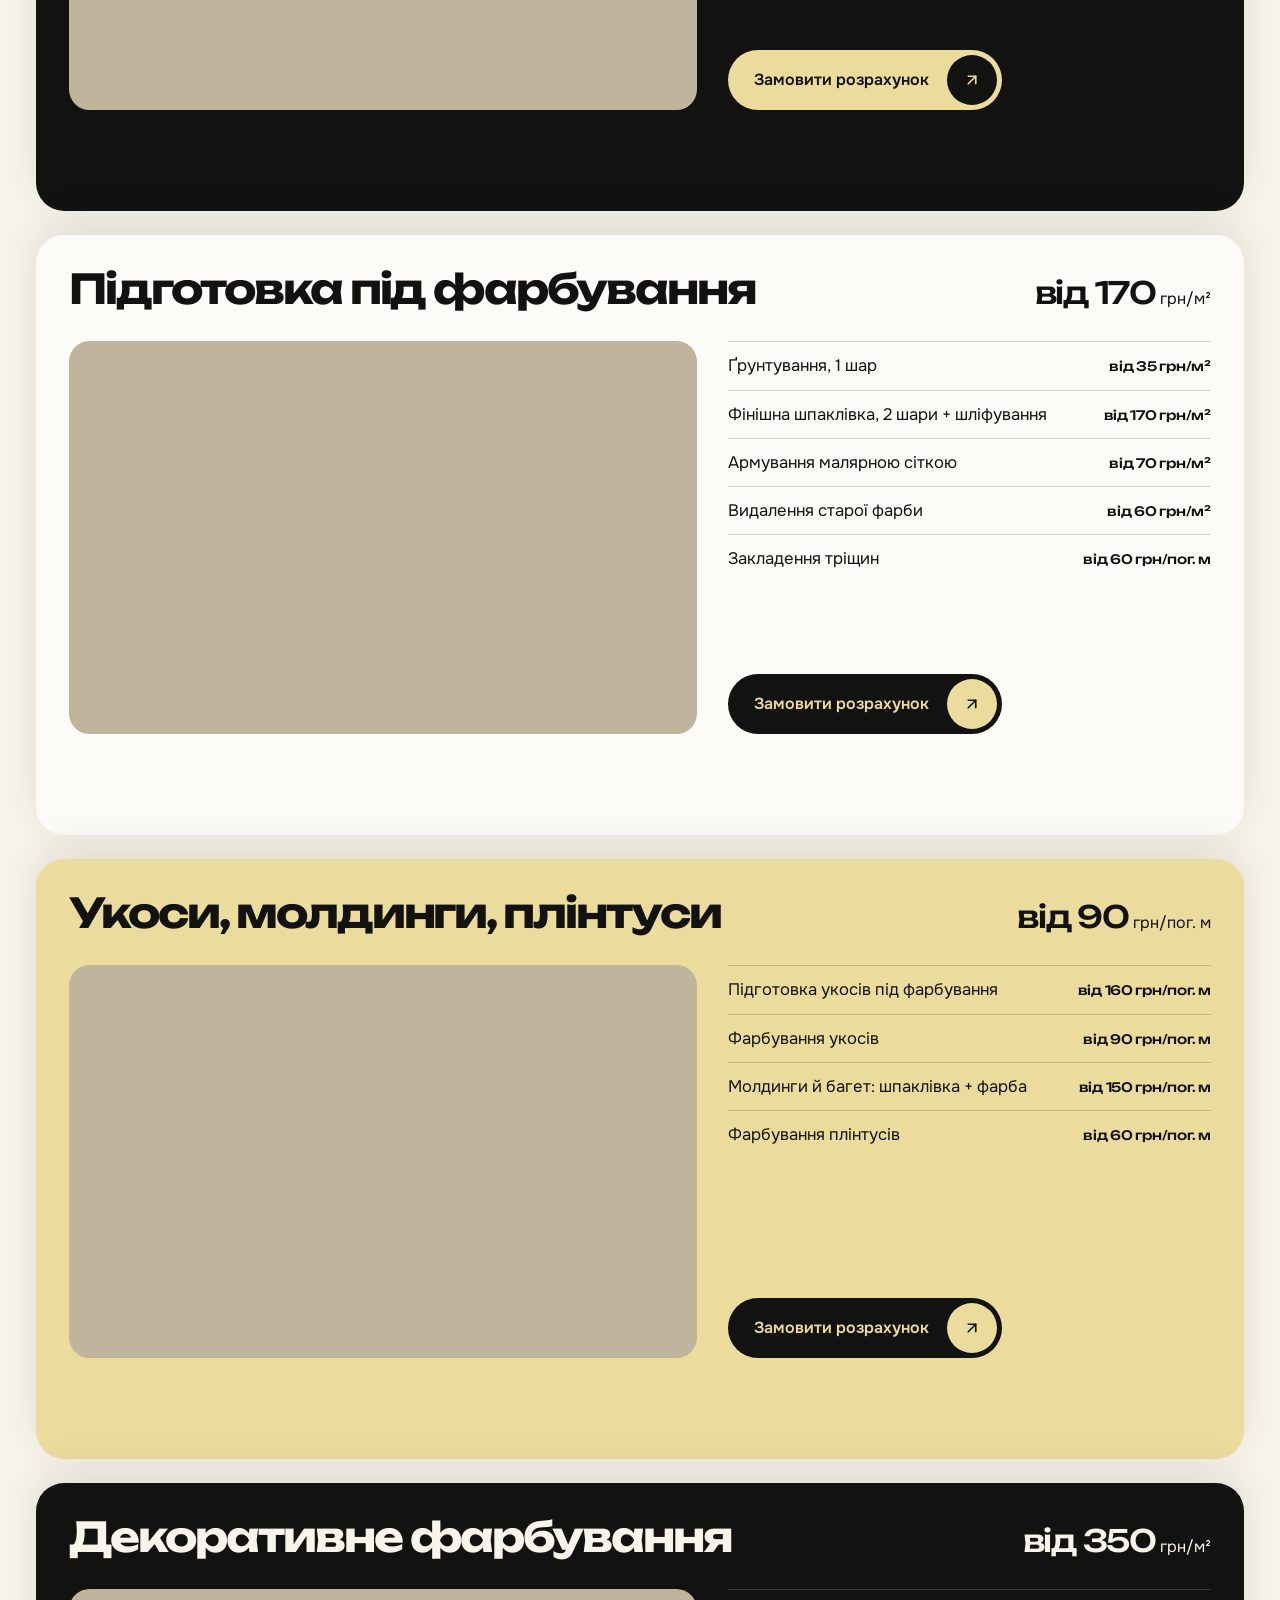
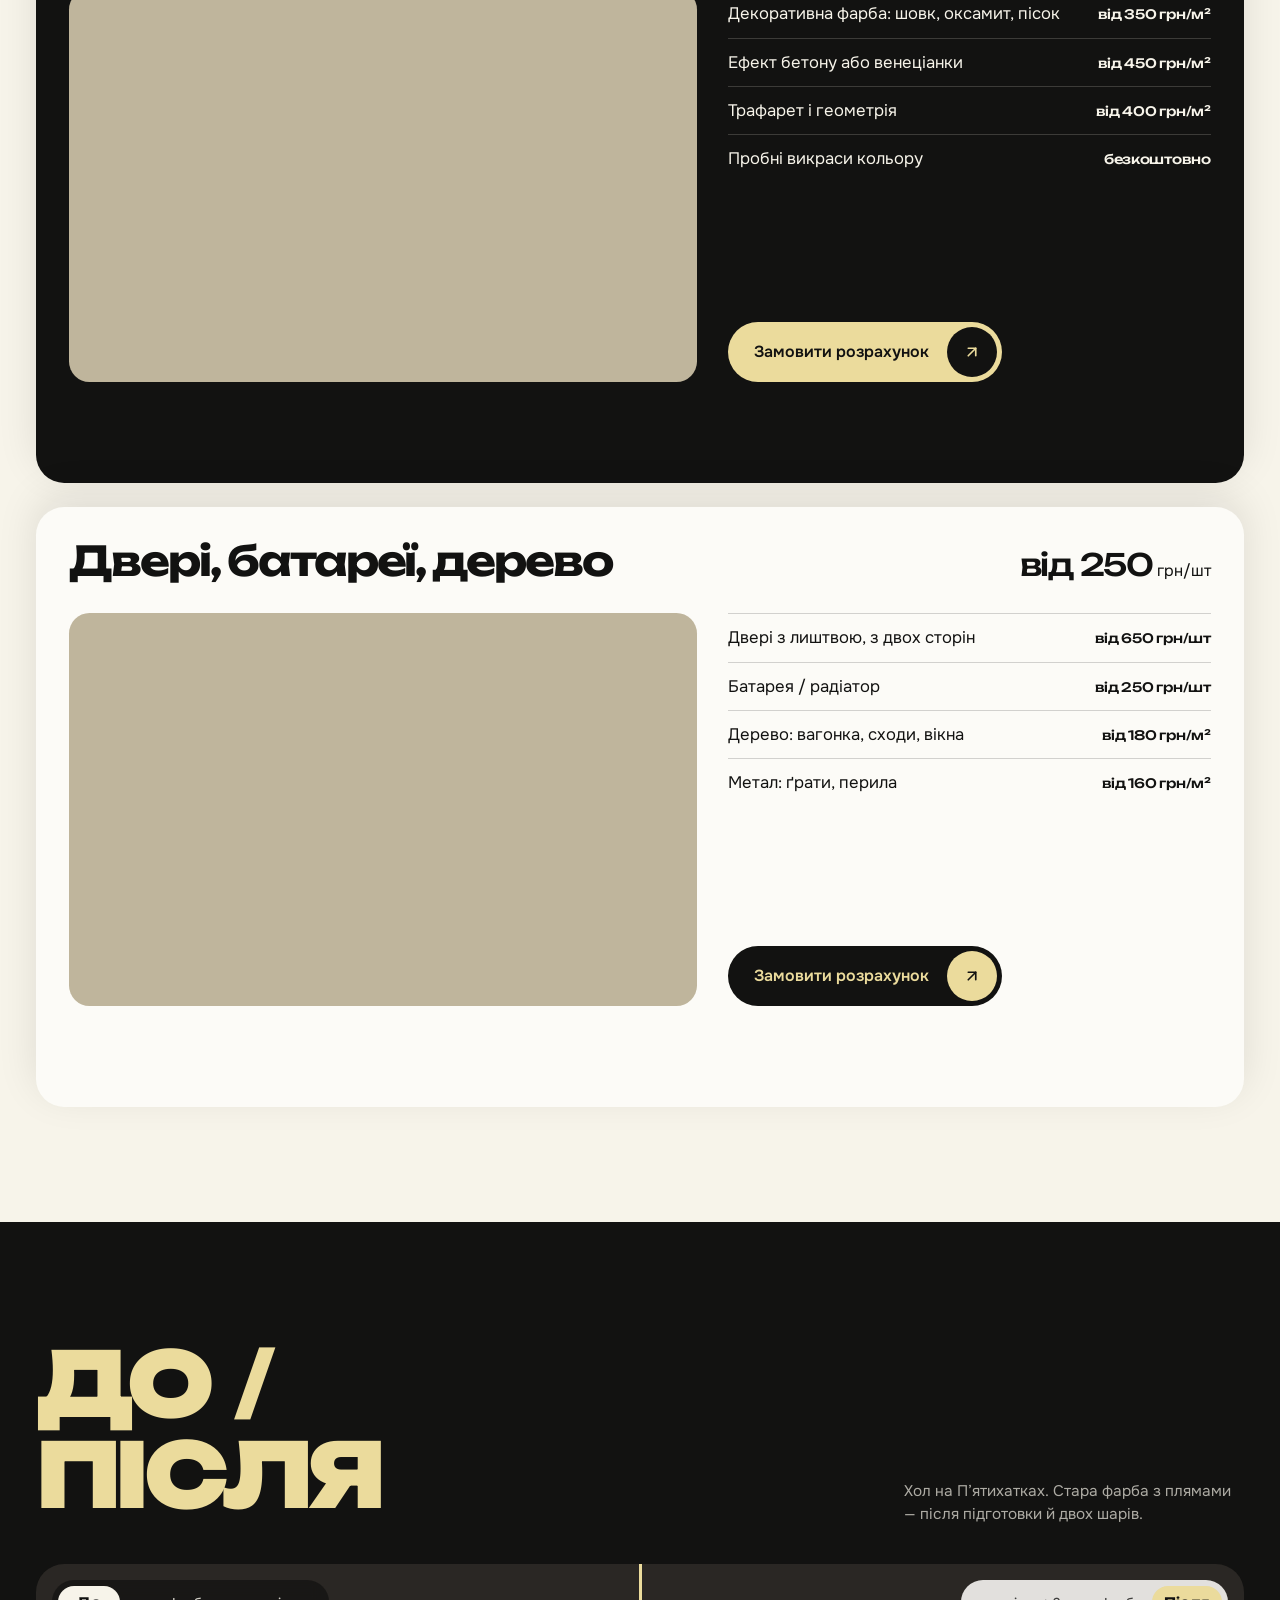
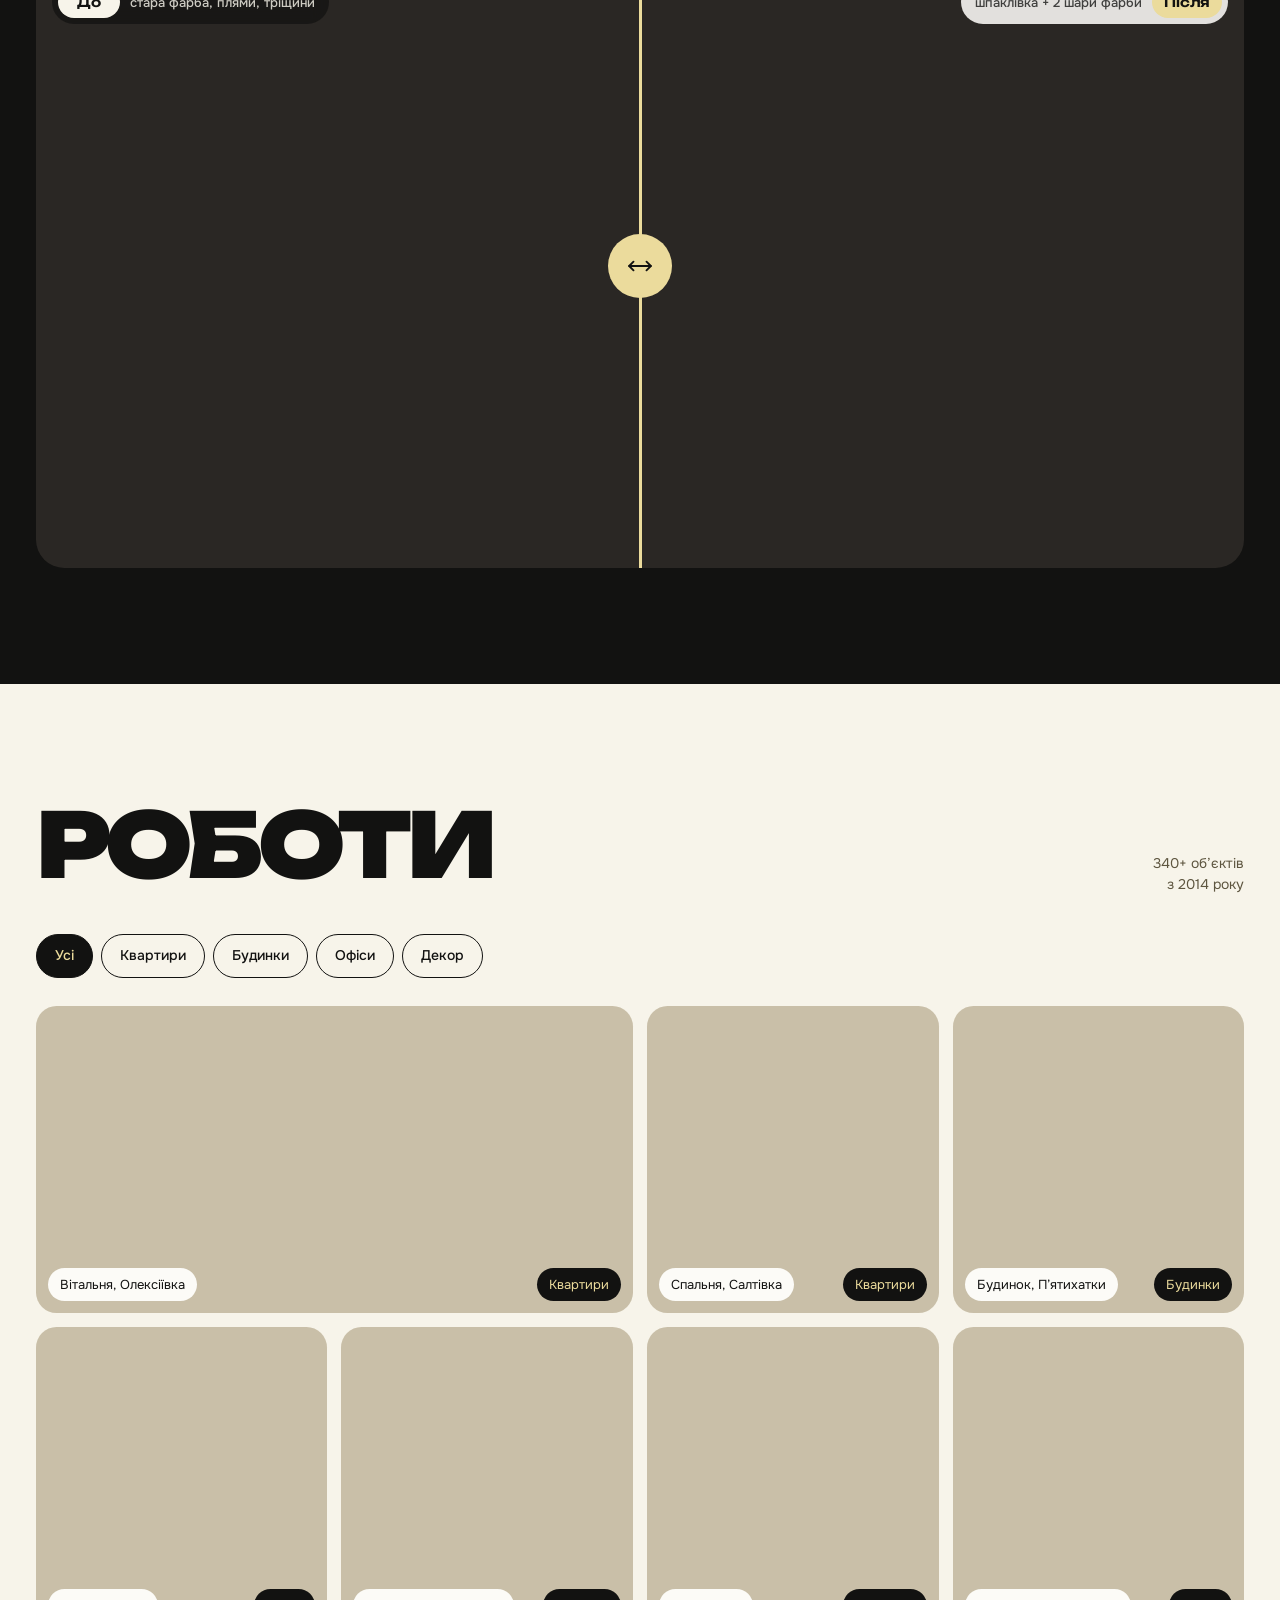
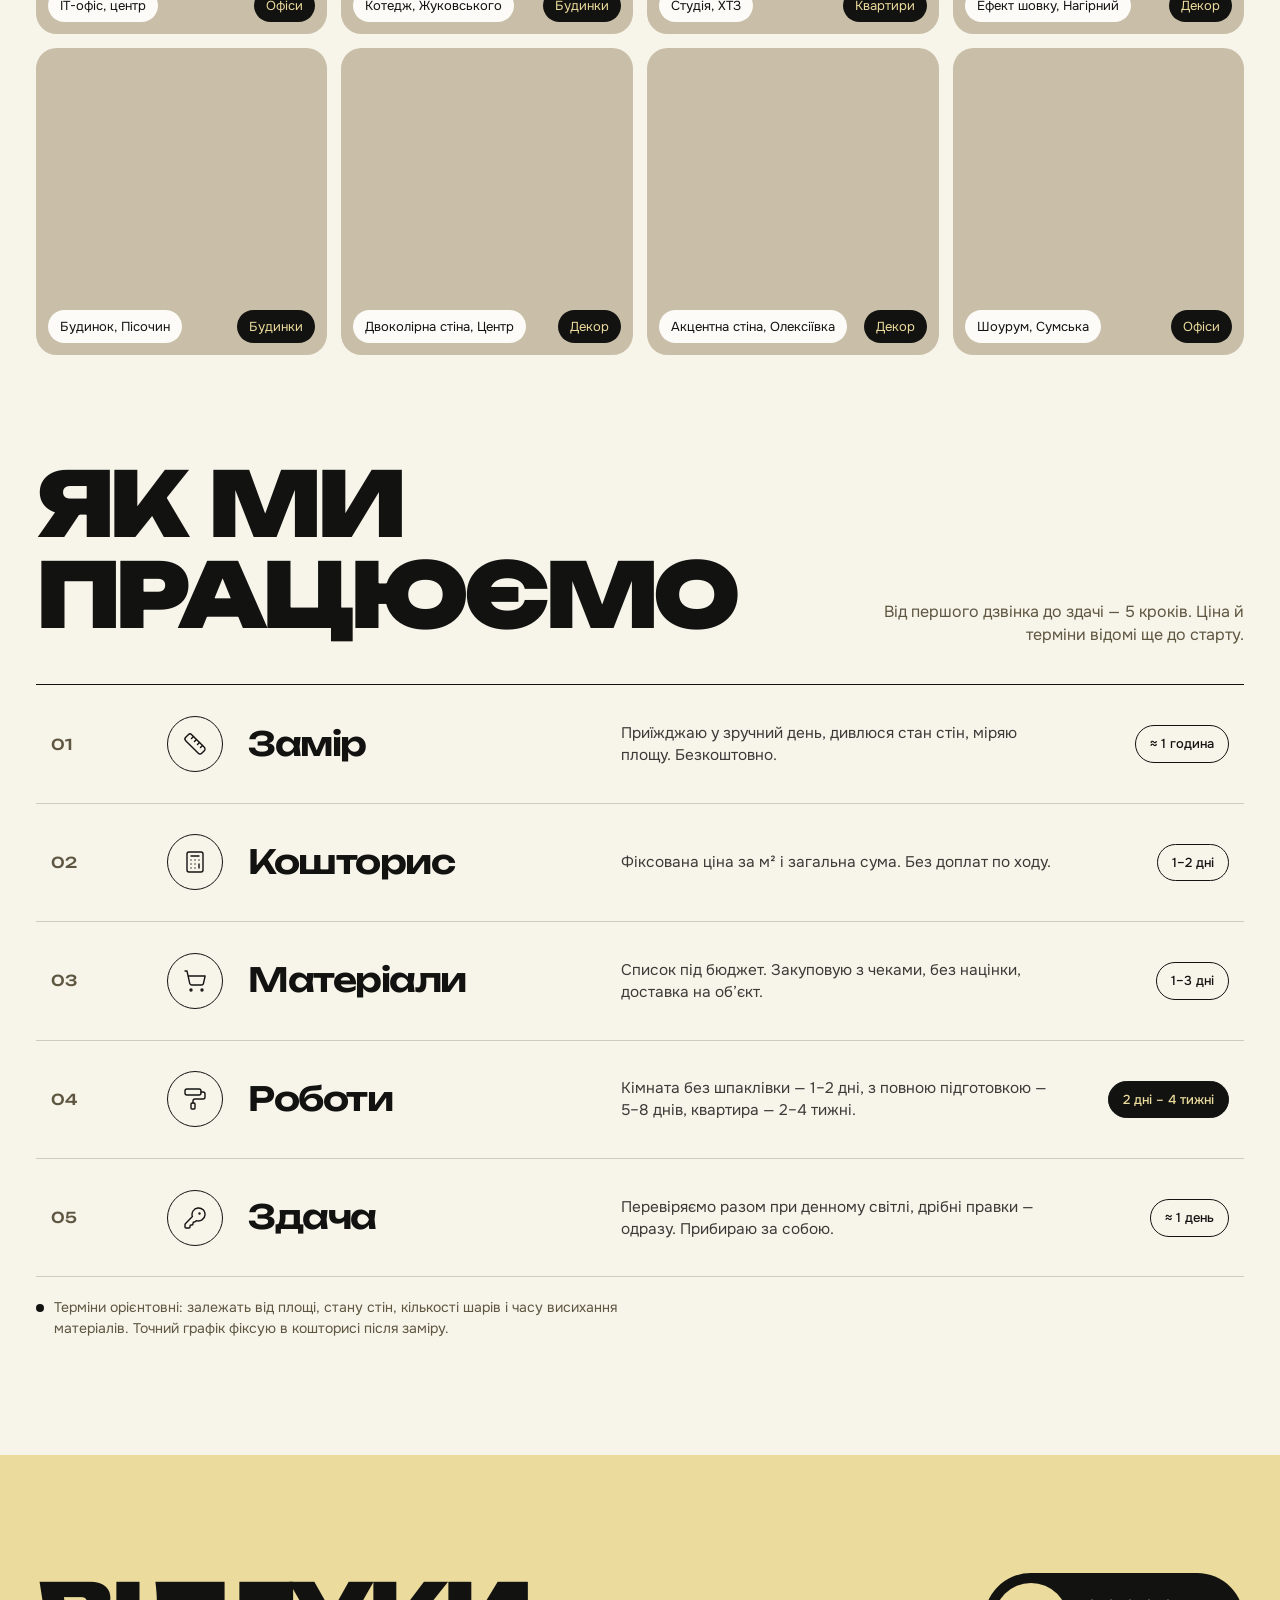
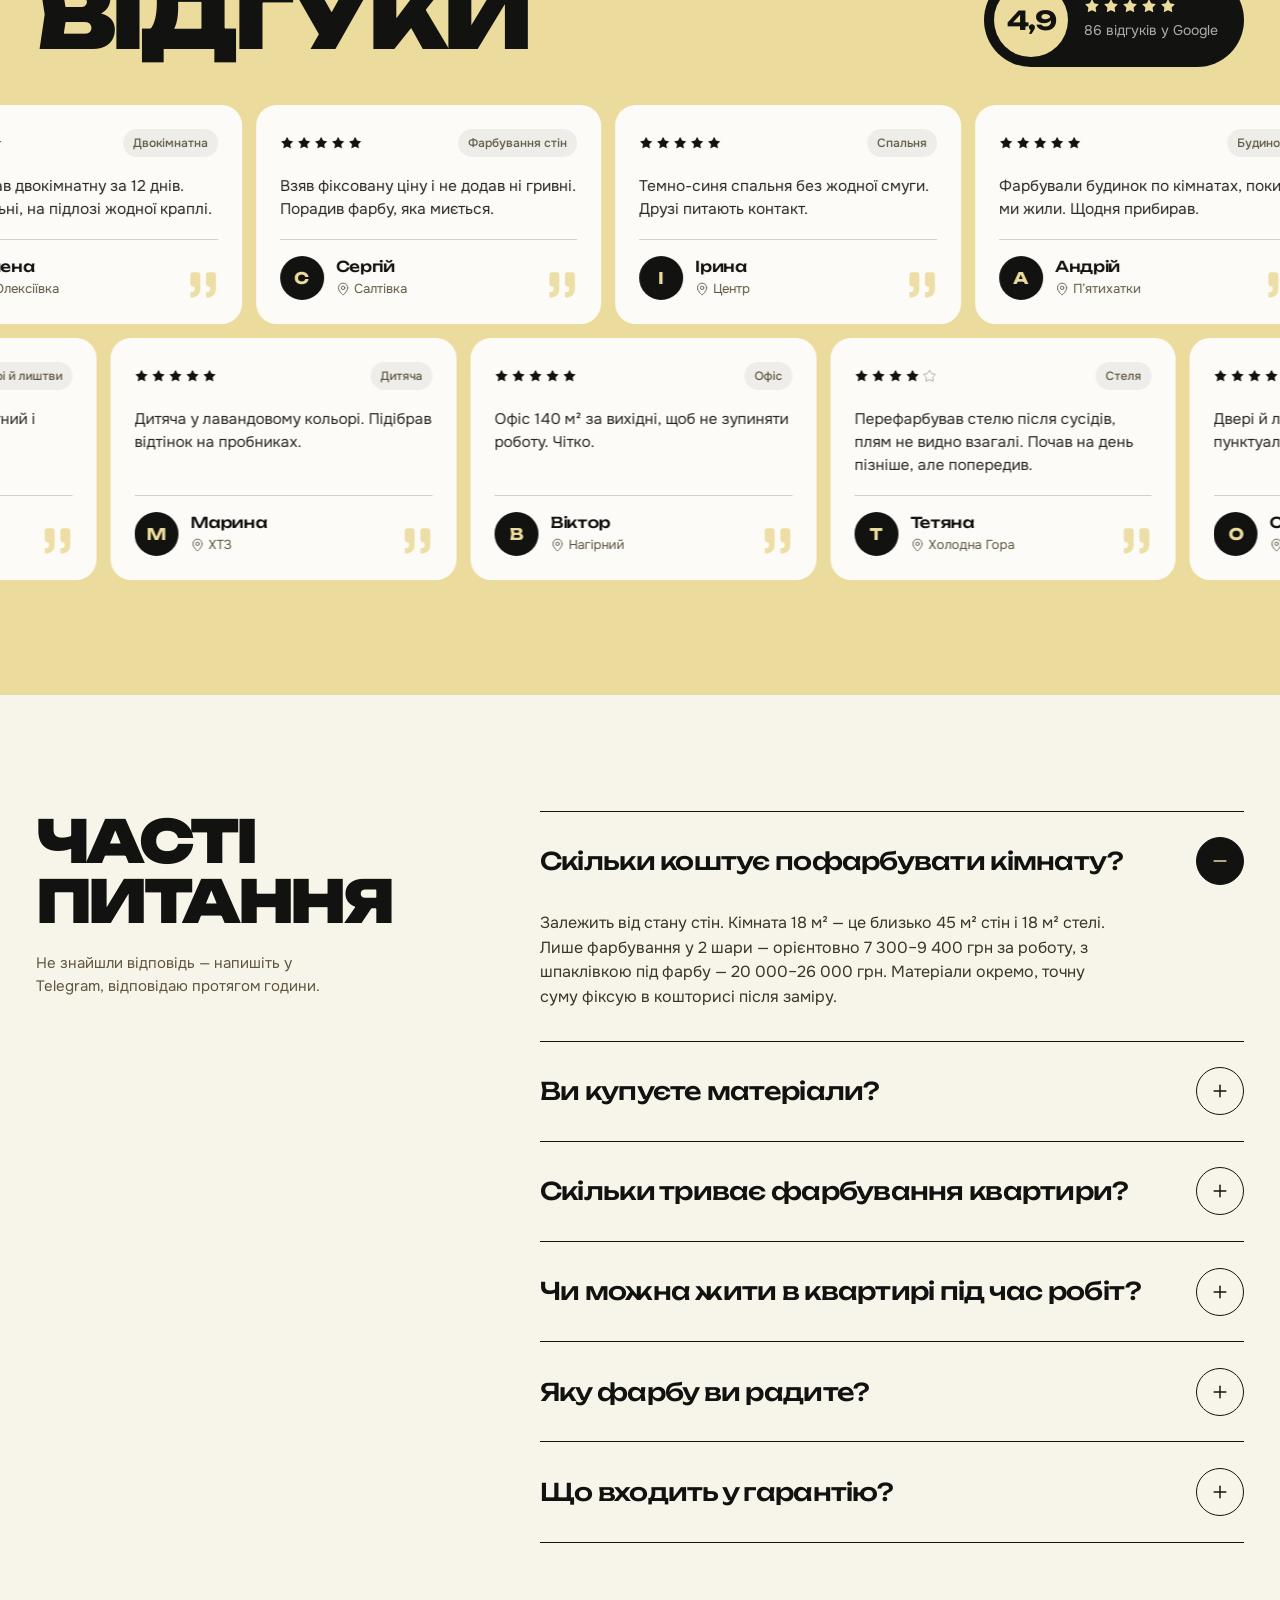
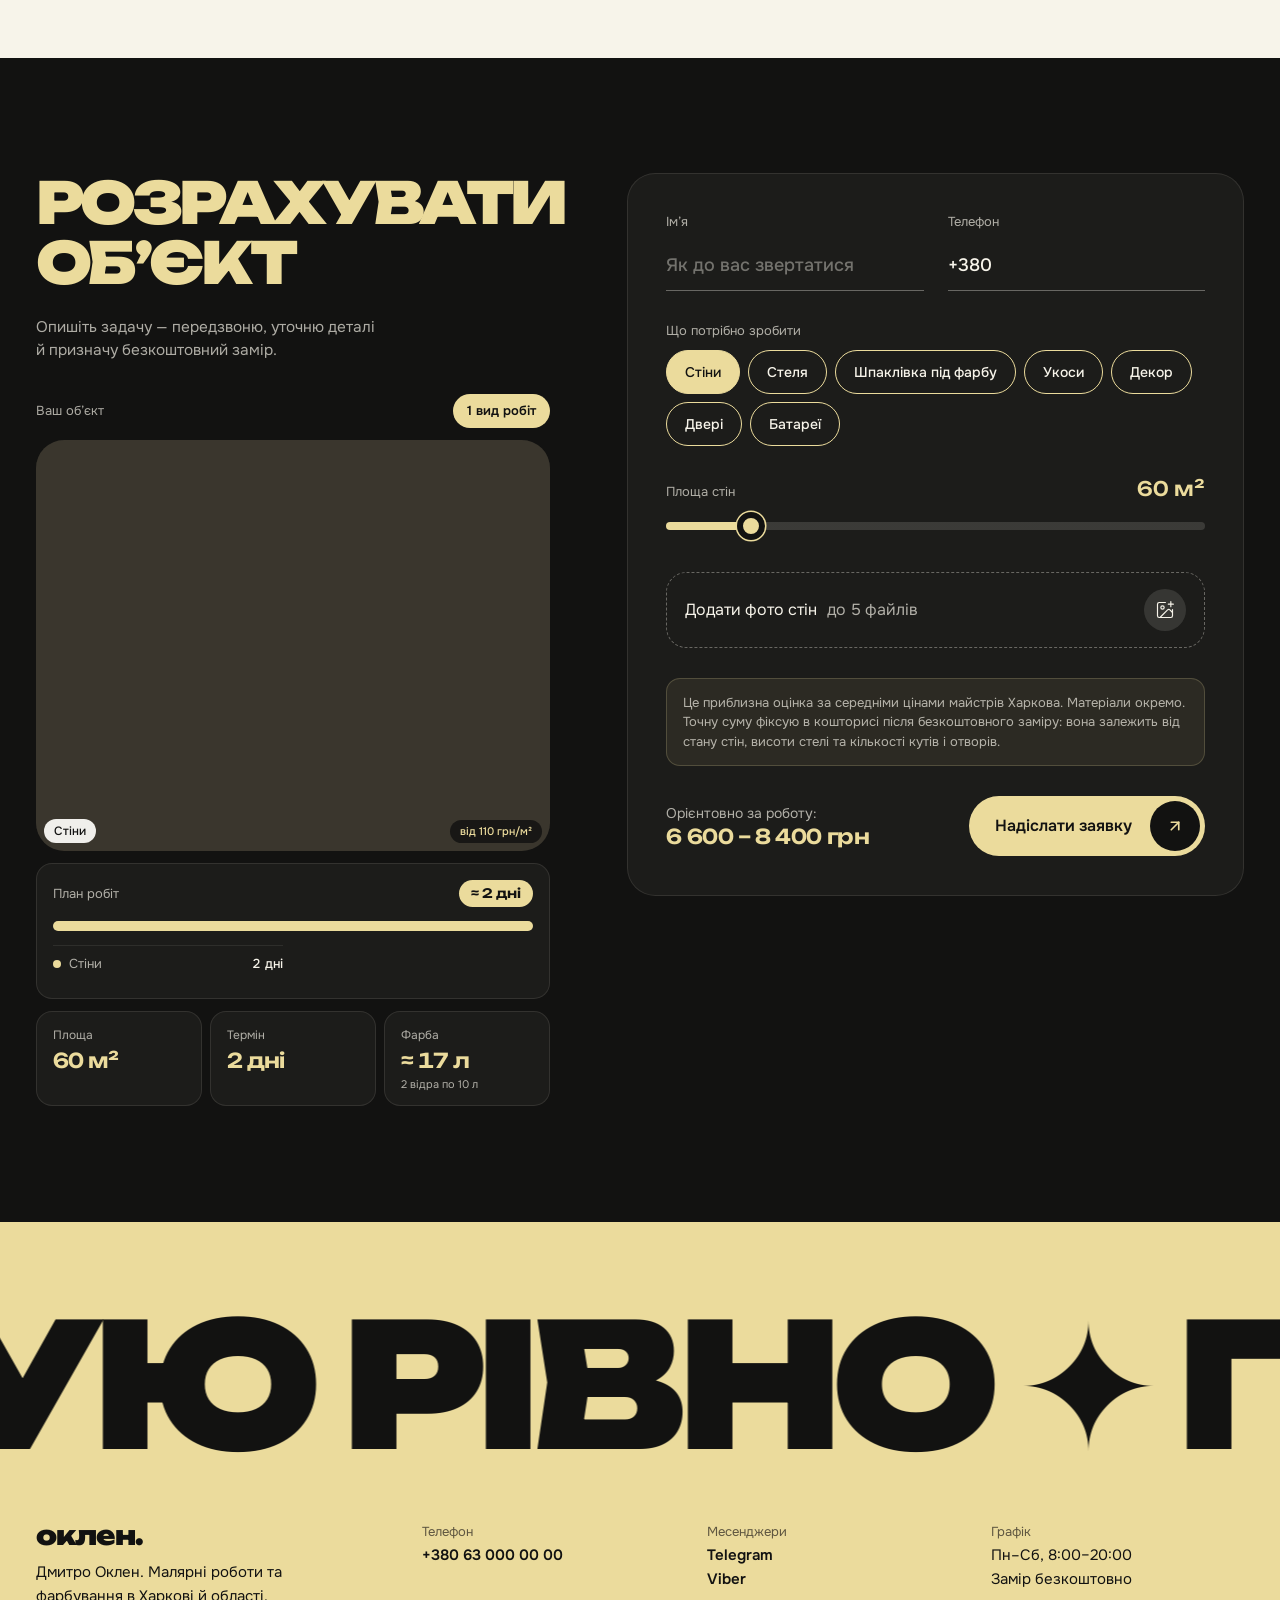
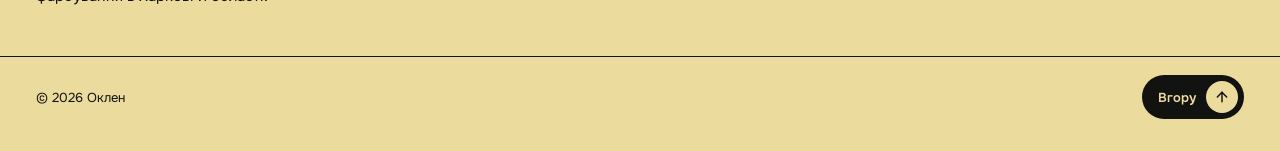
==== commit 36c4076d: "Добавить кнопку "Прокрутить вверх" и улучшить структуру кода для лучшей навигации" ====
--- a/okleen/index.html
+++ b/okleen/index.html
@@ -112,7 +112,7 @@
           </article>
           <figure class="bcard bcard--photo" data-reveal>
             <img src="https://images.pexels.com/photos/7218029/pexels-photo-7218029.jpeg?auto=compress&cs=tinysrgb&w=1400" alt="Фарбування стіни валиками" loading="lazy" width="1400" height="933" data-parallax>
-            <figcaption><b>Вітальня, Салтівка</b><span>2 шари миючої матової фарби, 3 дні</span></figcaption>
+            <figcaption class="promise"><span class="promise__head"><b>Що ви отримуєте</b><em>Вітальня, Салтівка</em></span><ul><li><span class="promise__num">01</span><span><b>0 грн доплат</b>Сума з кошторису не зростає по ходу робіт.</span></li><li><span class="promise__num">02</span><span><b>Чисто щодня</b>Плівка на підлозі, скотч по краях, пилосос після шліфування.</span></li><li><span class="promise__num">03</span><span><b>Один відповідальний</b>Від заміру до здачі на зв’язку той, хто фарбує.</span></li></ul></figcaption>>
           </figure>
           <article class="bcard bcard--accent" data-reveal>
             <header class="bcard__top"><span>У Харкові</span><svg class="ic " viewBox="0 0 24 24" aria-hidden="true"><path d="M20 10c0 4.993-5.539 10.193-7.399 11.799a1 1 0 0 1-1.202 0C9.539 20.193 4 14.993 4 10a8 8 0 0 1 16 0"/><circle cx="12" cy="10" r="3"/></svg></header>
@@ -130,11 +130,7 @@
             <p class="bcard__text">за договором: відшарування чи плями переробляю безкоштовно</p>
           </article>
         </div>
-        <ul class="perks">
-          <li data-reveal><span class="perks__ic"><svg class="ic " viewBox="0 0 24 24" aria-hidden="true"><rect width="20" height="12" x="2" y="6" rx="2"/><circle cx="12" cy="12" r="2"/><path d="M6 12h.01M18 12h.01"/></svg></span><div><b>0 грн доплат</b><p>Сума з кошторису не зростає по ходу робіт.</p></div></li>
-          <li data-reveal><span class="perks__ic"><svg class="ic " viewBox="0 0 24 24" aria-hidden="true"><path d="M9.937 15.5A2 2 0 0 0 8.5 14.063l-6.135-1.582a.5.5 0 0 1 0-.962L8.5 9.936A2 2 0 0 0 9.937 8.5l1.582-6.135a.5.5 0 0 1 .963 0L14.063 8.5A2 2 0 0 0 15.5 9.937l6.135 1.581a.5.5 0 0 1 0 .964L15.5 14.063a2 2 0 0 0-1.437 1.437l-1.582 6.135a.5.5 0 0 1-.963 0z"/></svg></span><div><b>Чисто щодня</b><p>Плівка на підлозі, скотч по краях, пилосос після шліфування.</p></div></li>
-          <li data-reveal><span class="perks__ic"><svg class="ic " viewBox="0 0 24 24" aria-hidden="true"><path d="M16 21v-2a4 4 0 0 0-4-4H6a4 4 0 0 0-4 4v2"/><circle cx="9" cy="7" r="4"/><path d="m16 11 2 2 4-4"/></svg></span><div><b>Один відповідальний</b><p>Від заміру до здачі на зв’язку той, хто фарбує.</p></div></li>
-        </ul>
+        
       </div>
     </section>
 
@@ -446,13 +442,19 @@
       <div><span class="footer__label">Месенджери</span><a href="https://t.me/your_username">Telegram</a><a href="viber://chat?number=%2B380630000000">Viber</a></div>
       <div><span class="footer__label">Графік</span><p>Пн–Сб, 8:00–20:00<br>Замір безкоштовно</p></div>
     </div>
-    <div class="container footer__bottom"><span>© 2026 Оклен</span><a href="#top">Вгору ↑</a></div>
+    <div class="container footer__bottom"><span>© 2026 Оклен</span><a href="#top" class="footer__top" data-totop>Вгору <span><svg class="ic" viewBox="0 0 24 24" aria-hidden="true"><path d="m5 12 7-7 7 7"/><path d="M12 19V5"/></svg></span></a></div>
   </footer>
 
   <nav class="callbar" aria-label="Швидкий зв’язок">
     <a href="tel:+380630000000">Подзвонити</a>
     <a href="#form" class="callbar__accent">Розрахувати</a>
   </nav>
+
+  <button class="totop" type="button" aria-label="Прокрутити вгору" data-totop>
+    <svg class="totop__ring" viewBox="0 0 56 56" aria-hidden="true"><circle cx="28" cy="28" r="25" pathLength="1"/></svg>
+    <span class="totop__ic"><svg class="ic" viewBox="0 0 24 24" aria-hidden="true"><path d="m5 12 7-7 7 7"/><path d="M12 19V5"/></svg><svg class="ic" viewBox="0 0 24 24" aria-hidden="true"><path d="m5 12 7-7 7 7"/><path d="M12 19V5"/></svg></span>
+  </button>
+
 
   <script src="https://cdn.jsdelivr.net/npm/lenis@1.1.13/dist/lenis.min.js"></script>
   <script src="https://cdnjs.cloudflare.com/ajax/libs/gsap/3.12.5/gsap.min.js"></script>
--- a/okleen/style.css
+++ b/okleen/style.css
@@ -214,13 +214,14 @@
 .bcard--photo figcaption { position: absolute; left: 16px; right: 16px; bottom: 16px; display: flex; flex-direction: column; gap: 2px; width: fit-content; max-width: calc(100% - 32px); background: rgba(252, 251, 247, .94); backdrop-filter: blur(8px); border-radius: 16px; padding: 12px 16px; }
 .bcard--photo figcaption b { font: 500 16px var(--f-display); letter-spacing: -.02em; }
 .bcard--photo figcaption span { font-size: 13px; color: var(--muted); }
-.perks { display: grid; grid-template-columns: repeat(3, minmax(0, 1fr)); margin-top: 14px; background: var(--white); border-radius: var(--r-lg); box-shadow: inset 0 0 0 1.5px var(--line); overflow: hidden; }
-.perks li { display: flex; align-items: center; gap: 18px; padding: clamp(20px, 2vw, 28px); }
-.perks li + li { box-shadow: inset 1.5px 0 0 var(--line); }
-.perks__ic { flex-shrink: 0; width: 52px; height: 52px; border-radius: 16px; background: var(--ink); color: var(--accent); display: grid; place-items: center; }
-.perks__ic svg { width: 22px; height: 22px; color: var(--accent); stroke-width: 1.4; }
-.perks b { display: block; font: 600 17px/1.2 var(--f-display); letter-spacing: -.03em; margin-bottom: 4px; }
-.perks p { font-size: 14px; line-height: 1.45; color: var(--muted); }
+.bcard--photo .promise { left: 16px; right: 16px; bottom: 16px; width: auto; max-width: 420px; padding: 20px 22px; gap: 14px; border-radius: 22px; background: var(--ink); color: var(--light); backdrop-filter: none; }
+.promise__head { display: flex; justify-content: space-between; align-items: baseline; gap: 12px; }
+.promise__head b { font: 700 15px var(--f-display); letter-spacing: -.03em; color: var(--accent); text-transform: uppercase; }
+.promise__head em { font-style: normal; font-size: 12px; color: var(--light-muted); }
+.promise ul { display: flex; flex-direction: column; margin: 0; padding: 0; list-style: none; }
+.promise li { display: grid; grid-template-columns: 34px 1fr; align-items: baseline; gap: 10px; padding: 12px 0; border-top: 1px solid rgba(247, 244, 234, .12); font-size: 13px; line-height: 1.4; color: var(--light-muted); }
+.promise li b { display: block; font: 600 15px/1.25 var(--f-display); letter-spacing: -.03em; color: var(--light); margin-bottom: 3px; }
+.promise__num { font: 500 13px/1 var(--f-display); color: var(--accent); }
 
 /* ===== Services stack ===== */
 .stack { display: grid; gap: 24px; }
@@ -594,20 +595,20 @@
   .hero__cta .btn { width: 100%; }
   .ticker { bottom: calc(env(safe-area-inset-bottom, 0px) + 0px); }
 
-  .bento { grid-template-columns: repeat(2, minmax(0, 1fr)); grid-template-rows: 300px repeat(2, minmax(210px, auto)); gap: 10px; }
+  .bento { grid-template-columns: repeat(2, minmax(0, 1fr)); grid-template-rows: minmax(440px, auto) repeat(2, minmax(210px, auto)); gap: 10px; }
   .bcard { padding: 16px; gap: 10px; }
   .bcard--photo { grid-column: span 2; grid-row: 1; }
+  .bcard--photo .promise { left: 10px; right: 10px; bottom: 10px; padding: 14px; }
+  .promise__head em { display: none; }
   .bcard__top svg { width: 38px; height: 38px; padding: 10px; }
   .bcard__num { font-size: 46px; }
   .bcard__text { padding-top: 10px; }
   .bcard__num small { font-size: 14px; }
   .bcard__text { font-size: 13px; }
-  .perks { grid-template-columns: 1fr; }
-  .perks li { padding: 16px 18px; }
-  .perks li + li { box-shadow: inset 0 1.5px 0 var(--line); }
-  .perks__ic { width: 44px; height: 44px; border-radius: 14px; }
-
-  .scard { min-height: auto; top: calc(var(--header-h) + 8px + var(--i, 0) * 10px); }
+
+  /* phones: plain list — a sticky stack would cover prices before they can be read */
+  .scard { position: relative; top: auto; min-height: auto; box-shadow: none; }
+  .stack { gap: 12px; }
   .scard__body { grid-template-columns: 1fr; }
   .scard .btn { align-self: stretch; }
 
@@ -682,3 +683,25 @@
 html.is-locked .header { right: var(--sbw, 0px); }
 html.is-locked .callbar { right: calc(12px + var(--sbw, 0px)); }
 .lightbox, .menu { overscroll-behavior: contain; }
+
+/* ===== Back to top ===== */
+.footer__top { display: inline-flex; align-items: center; gap: 10px; font-weight: 600; padding: 6px 6px 6px 16px; border-radius: 999px; background: var(--ink); color: var(--accent) !important; transition: transform .5s var(--ease); }
+.footer__top span { width: 32px; height: 32px; border-radius: 50%; background: var(--accent); color: var(--ink); display: grid; place-items: center; transition: transform .5s var(--ease); }
+.footer__top .ic { width: 16px; height: 16px; stroke-width: 2.2; }
+.footer__top:hover span { transform: translateY(-3px); }
+.footer__bottom { align-items: center; }
+
+.totop { position: fixed; z-index: 55; right: 24px; bottom: calc(env(safe-area-inset-bottom, 0px) + 24px); width: 56px; height: 56px; border: 0; border-radius: 50%; padding: 0; background: var(--ink); color: var(--accent); cursor: pointer; display: grid; place-items: center; box-shadow: 0 10px 30px rgba(18, 18, 17, .25); opacity: 0; transform: translateY(20px) scale(.8); pointer-events: none; transition: opacity .4s, transform .6s var(--ease); }
+.totop.is-visible { opacity: 1; transform: none; pointer-events: auto; }
+.totop__ring { position: absolute; inset: 0; width: 100%; height: 100%; transform: rotate(-90deg); }
+.totop__ring circle { fill: none; stroke: var(--accent); stroke-width: 2.5; stroke-linecap: round; stroke-dasharray: 1; stroke-dashoffset: var(--off, 1); }
+.totop__ic { position: relative; width: 20px; height: 20px; overflow: hidden; }
+.totop__ic .ic { position: absolute; inset: 0; width: 20px; height: 20px; stroke-width: 2.2; transition: transform .5s var(--ease); }
+.totop__ic .ic:last-child { transform: translateY(120%); }
+.totop:hover .totop__ic .ic:first-child { transform: translateY(-120%); }
+.totop:hover .totop__ic .ic:last-child { transform: none; }
+.totop:active { transform: scale(.92); }
+@media (max-width: 820px) {
+  .totop { right: 14px; width: 48px; height: 48px; bottom: calc(env(safe-area-inset-bottom, 0px) + 84px); }
+  .callbar:not(.is-visible) ~ .totop, .callbar.is-muted ~ .totop { bottom: calc(env(safe-area-inset-bottom, 0px) + 16px); }
+}
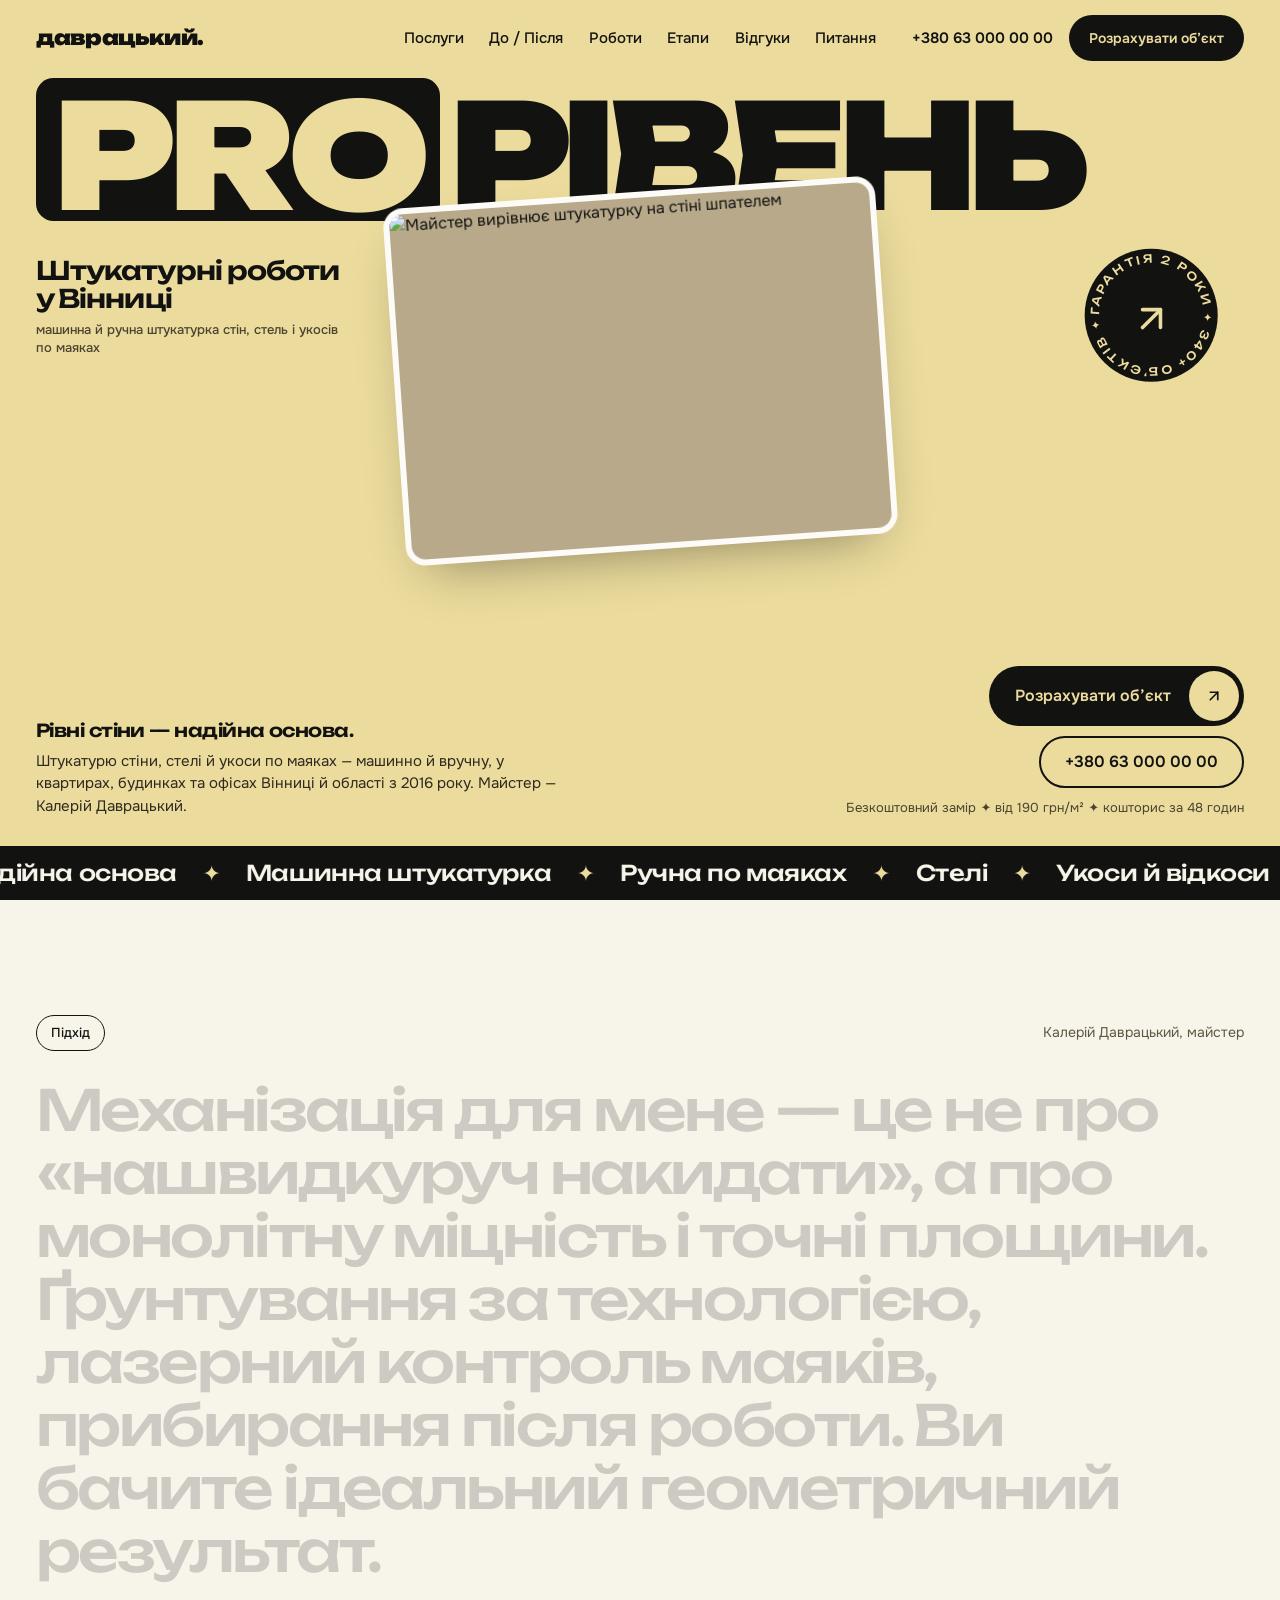
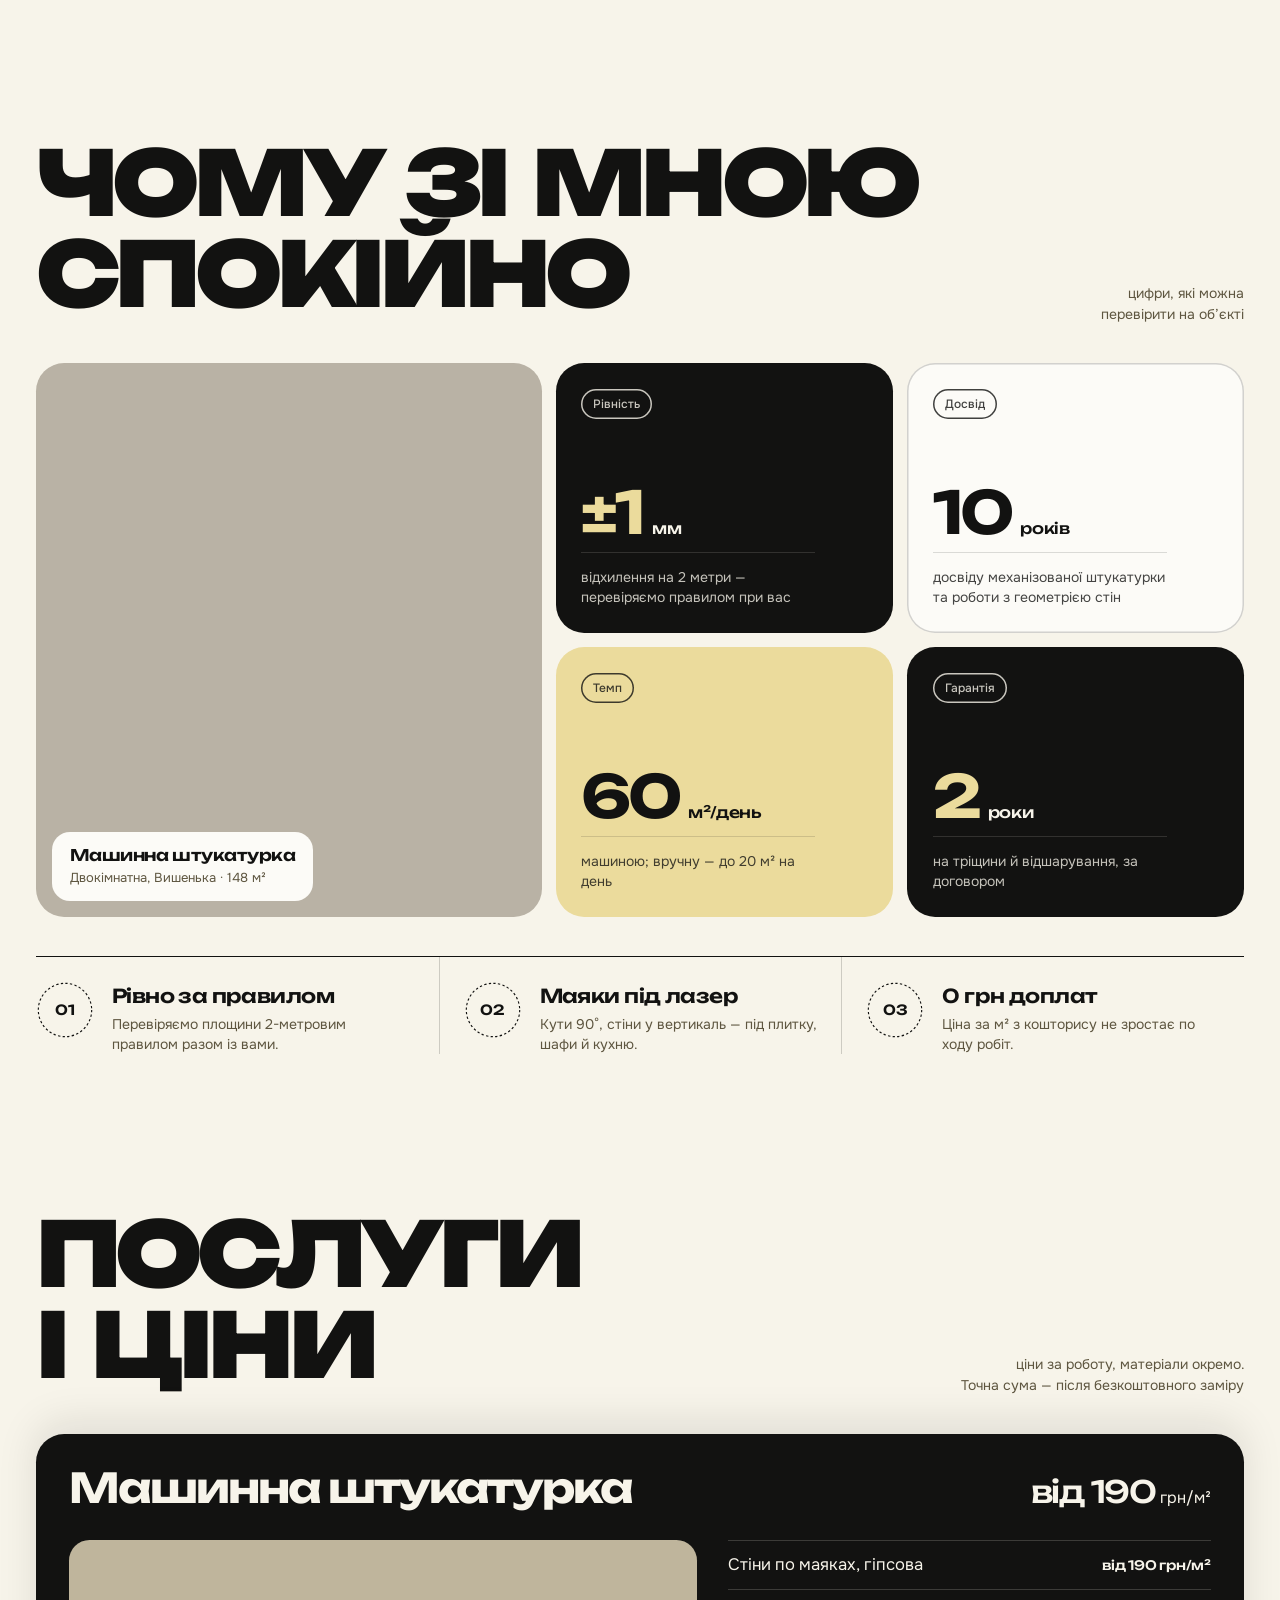
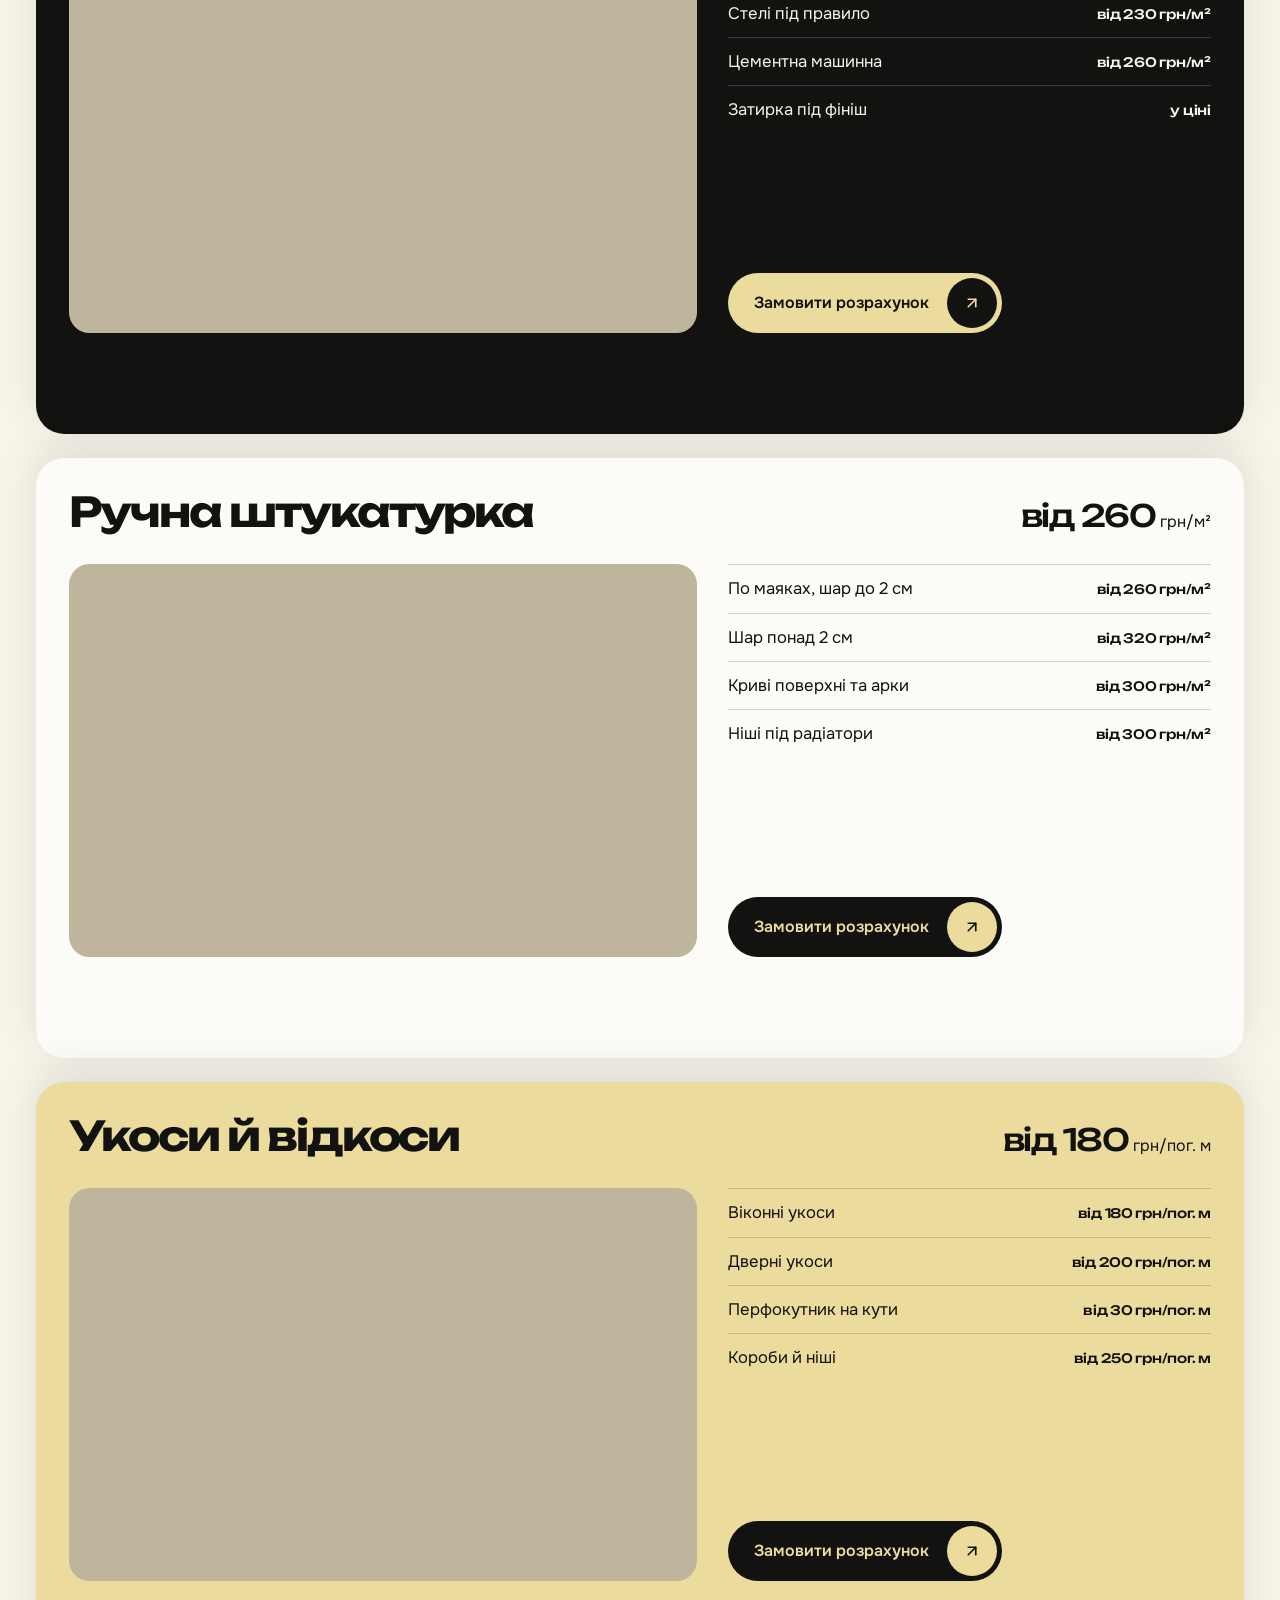
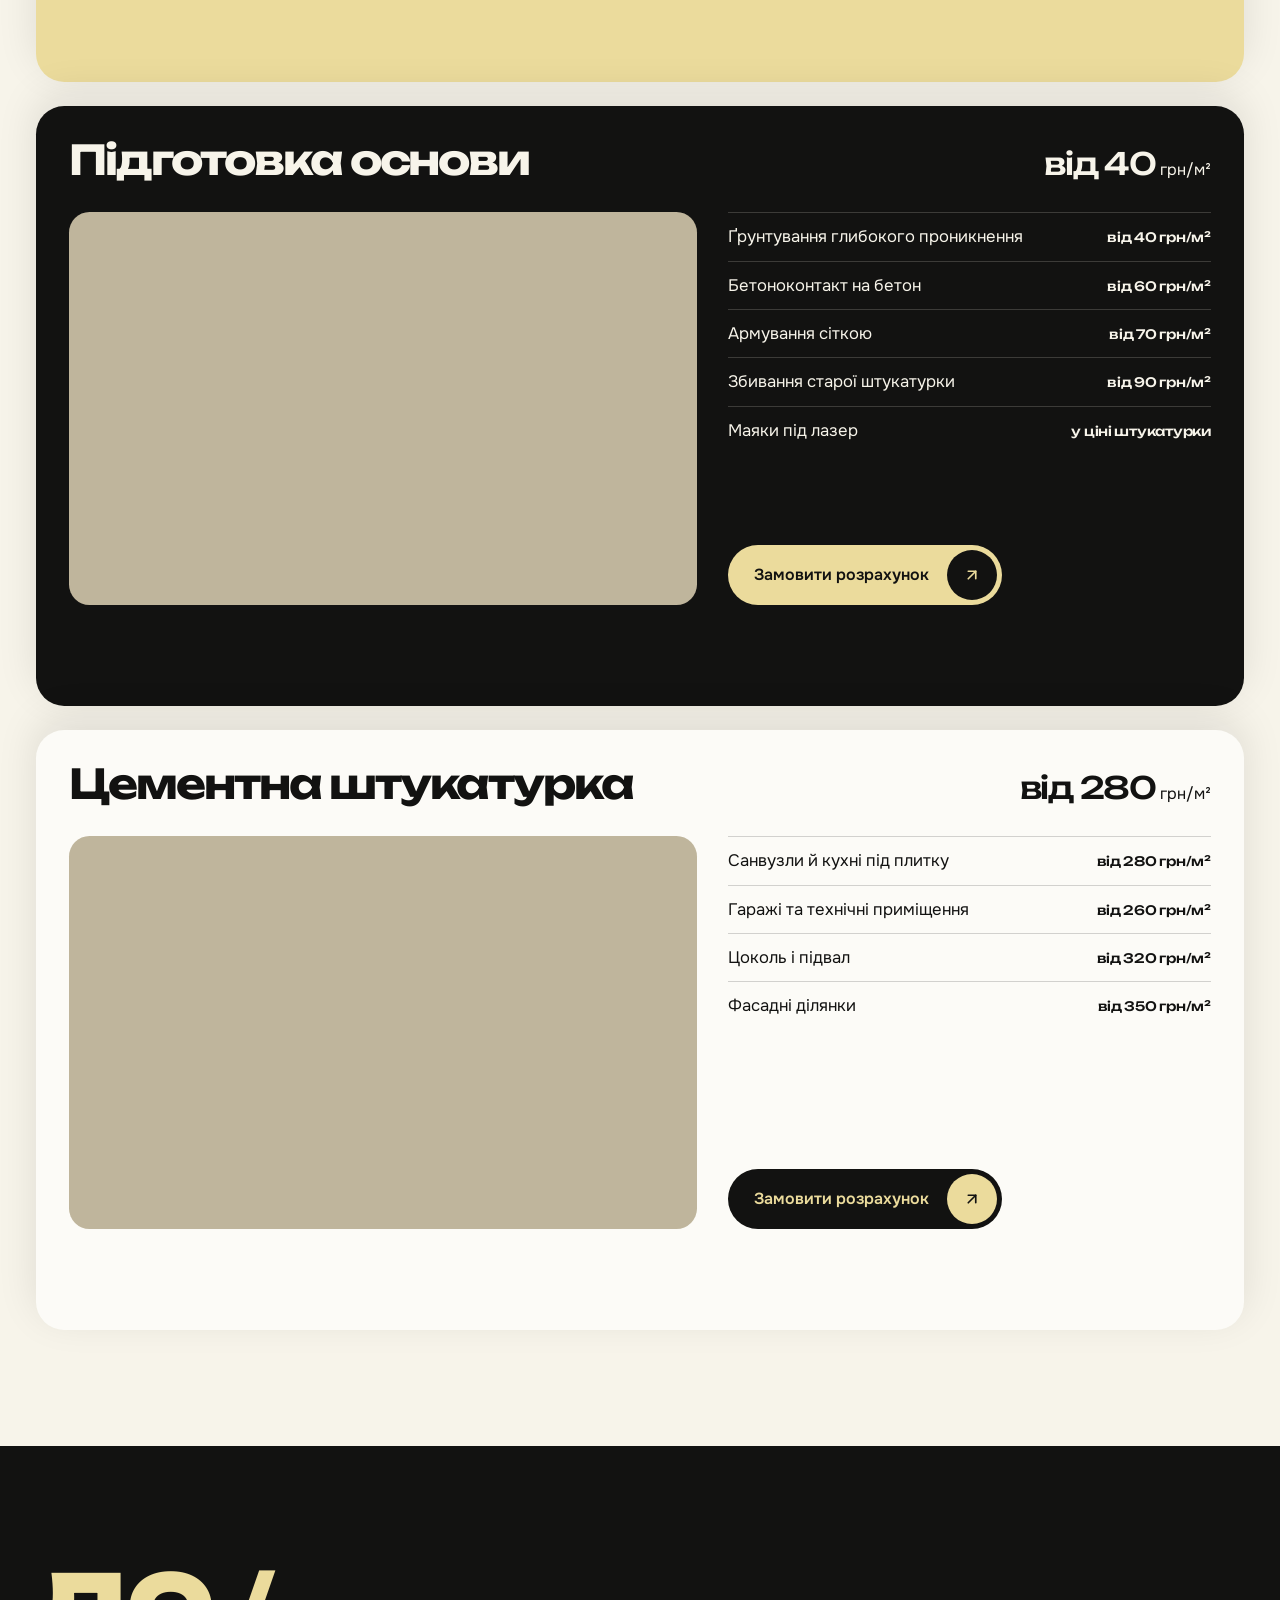
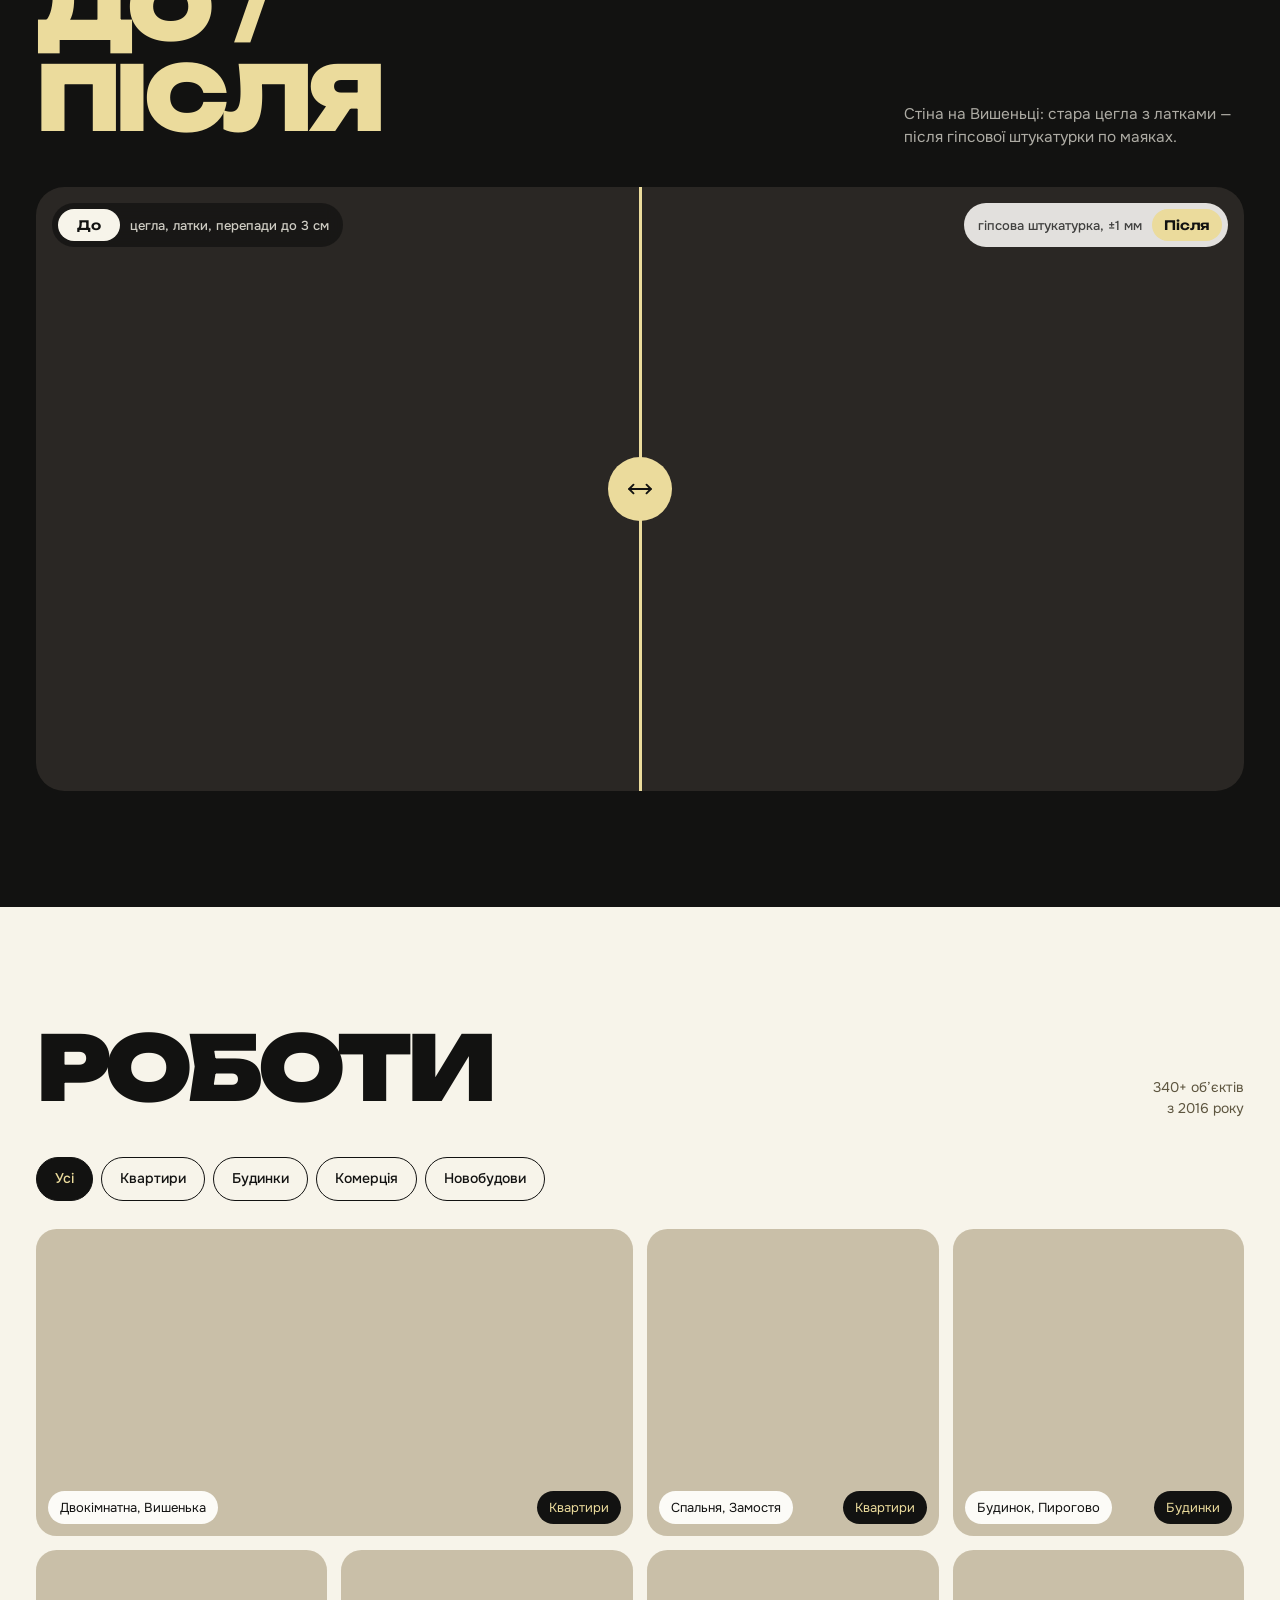
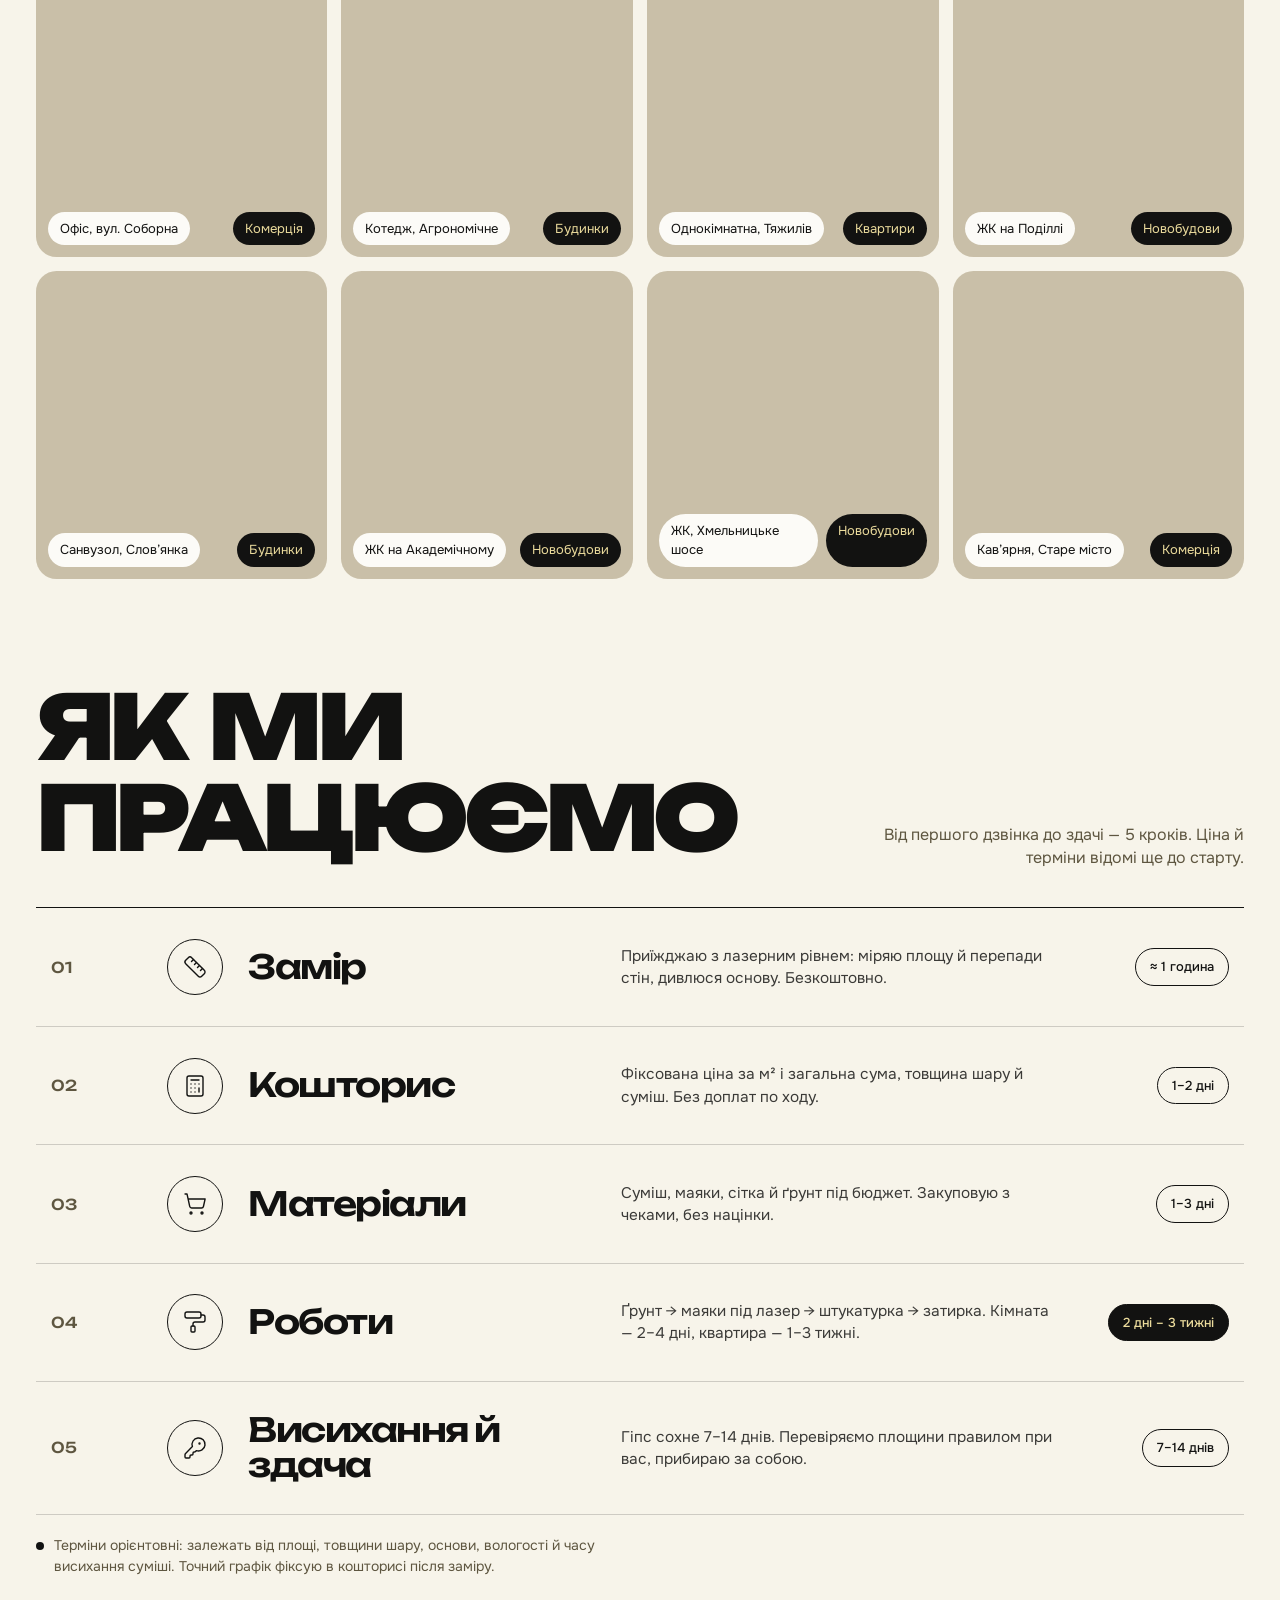
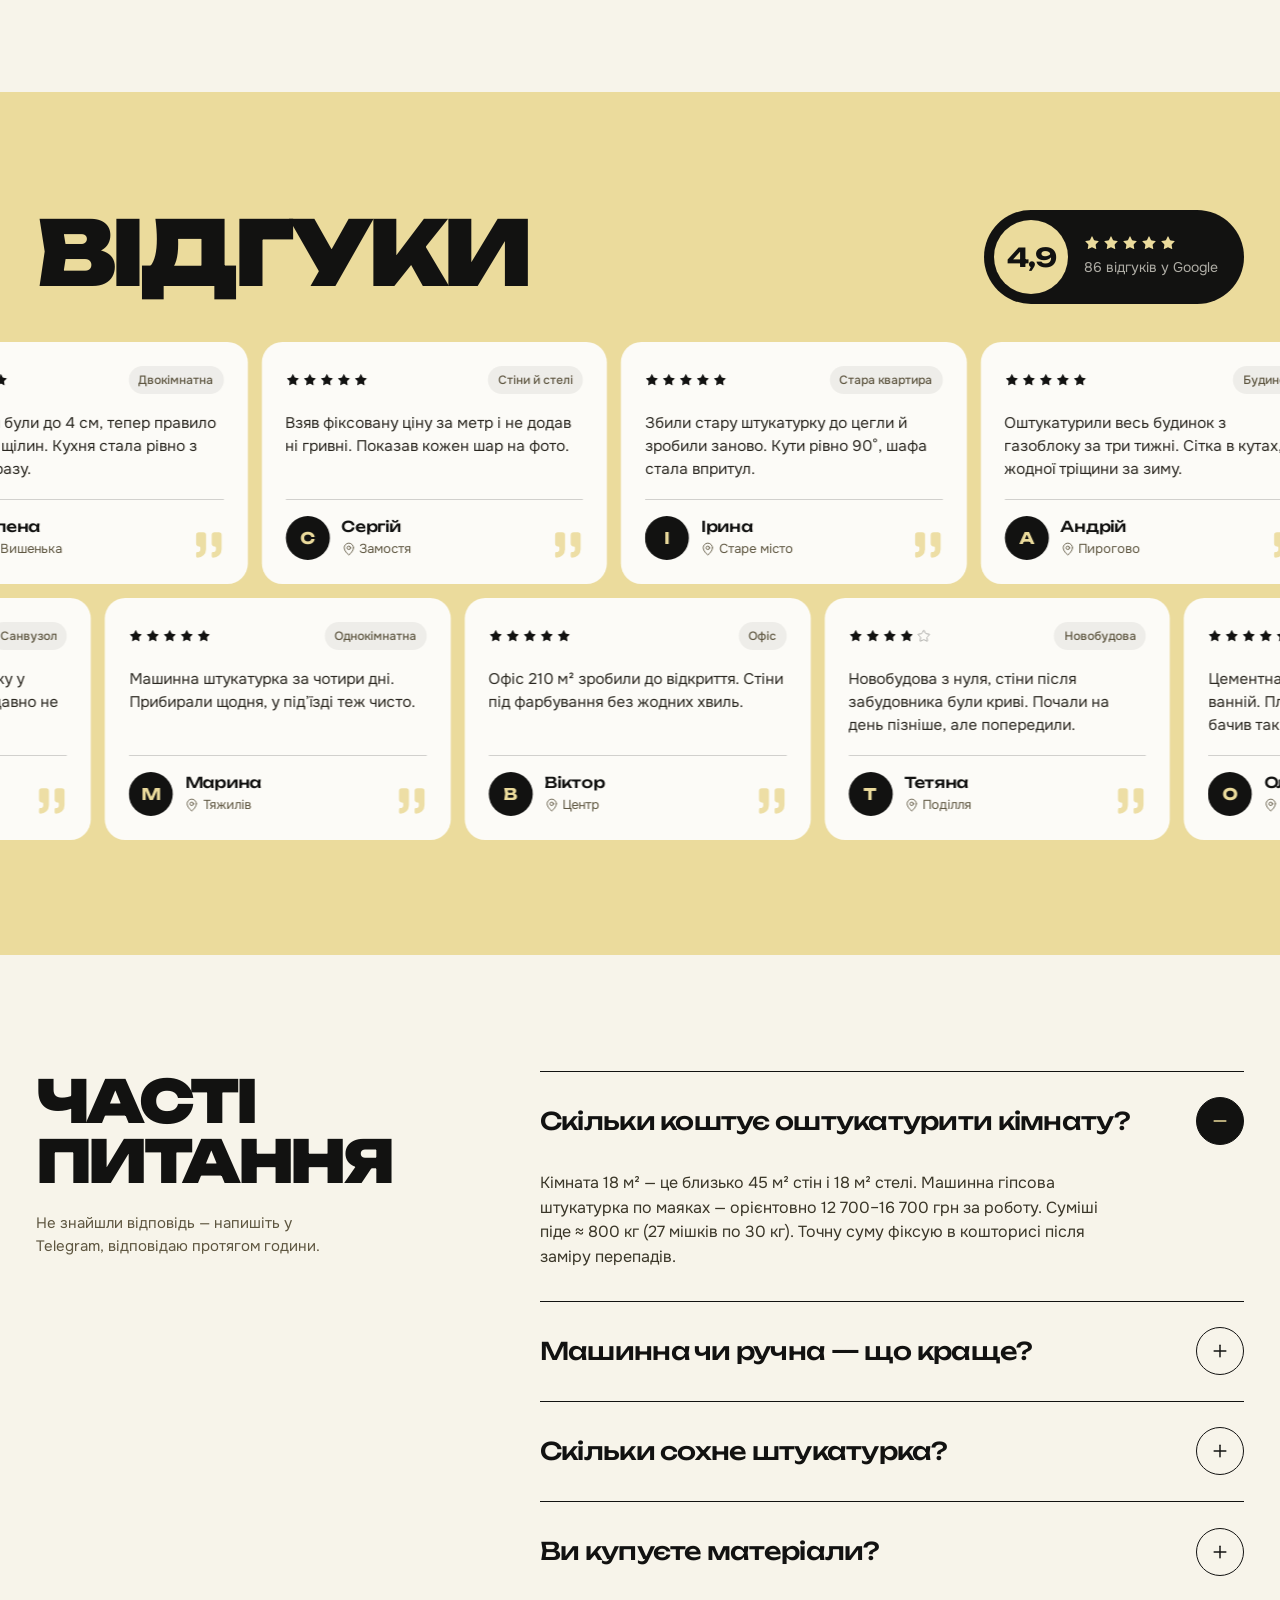
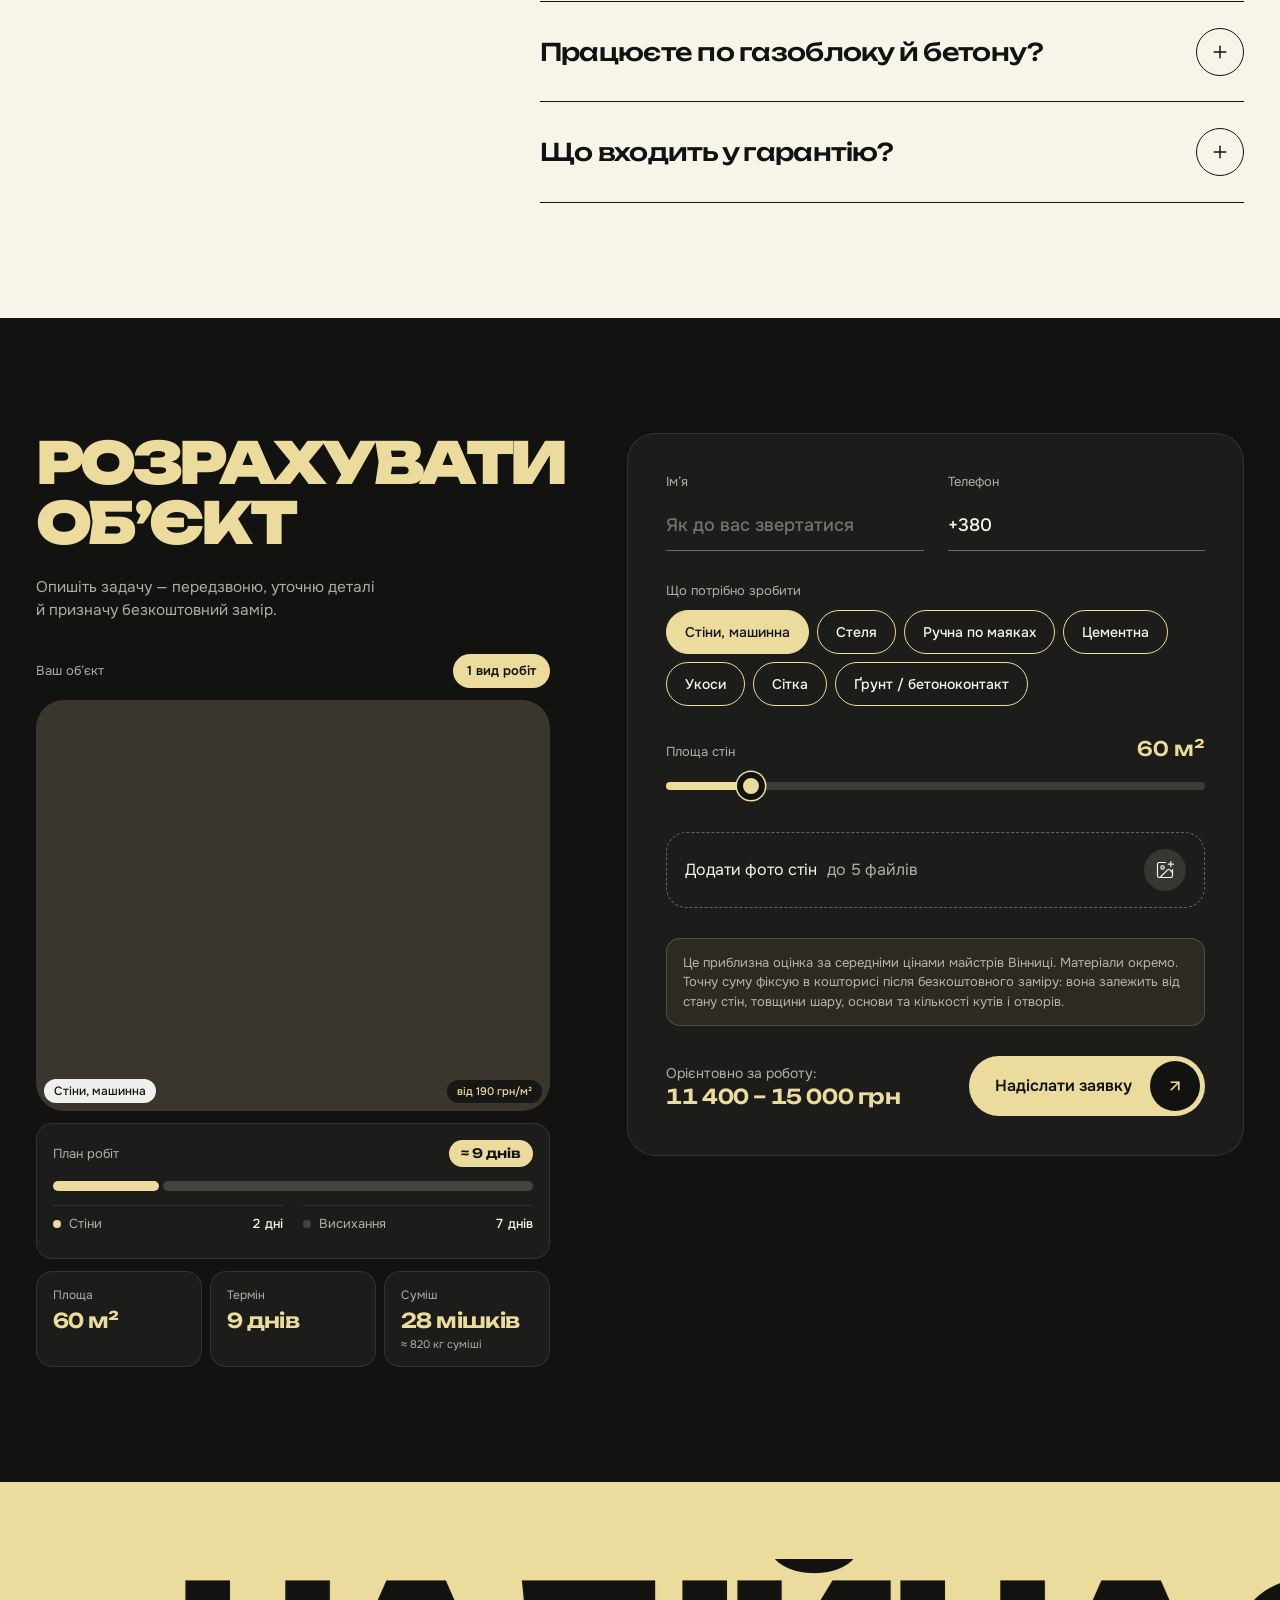
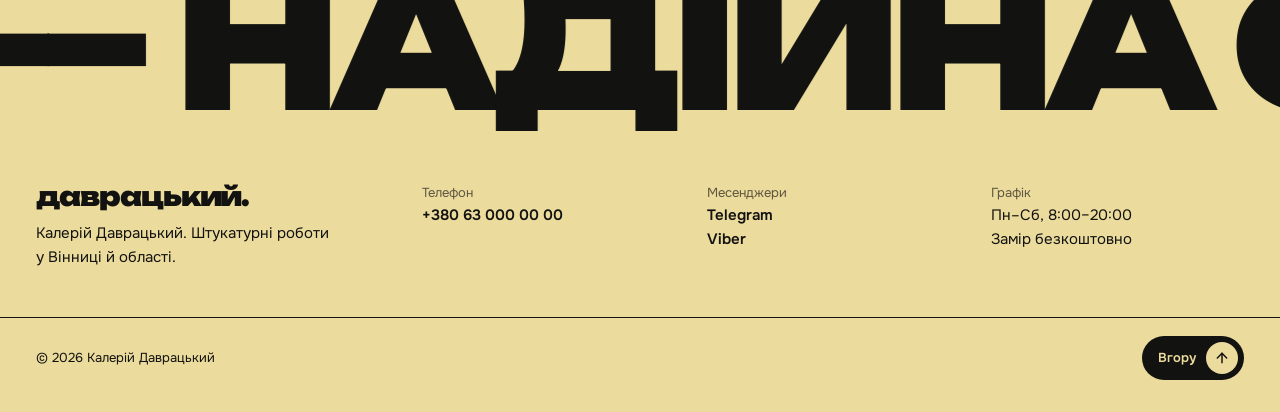
==== commit ce8f48db: "ref: code structure for improved readability and maintainability" ====
--- a/okleen/index.html
+++ b/okleen/index.html
@@ -1,465 +1,2071 @@
-<!DOCTYPE html>
+<!doctype html>
 <html lang="uk">
-<head>
-  <meta charset="UTF-8">
-  <meta name="viewport" content="width=device-width, initial-scale=1, viewport-fit=cover">
-  <title>Дмитро Оклен — малярні роботи та фарбування в Харкові</title>
-  <meta name="description" content="Фарбування стін, стель, дверей і декоративне фарбування в Харкові. Кошторис за 24 години, фіксована ціна, гарантія 2 роки. Від 90 грн/м².">
-  <meta name="theme-color" content="#EBDB9C">
-  <link rel="preconnect" href="https://fonts.googleapis.com">
-  <link rel="preconnect" href="https://fonts.gstatic.com" crossorigin>
-  <link href="https://fonts.googleapis.com/css2?family=Onest:wght@400;500;600&family=Unbounded:wght@500;700;900&display=swap" rel="stylesheet">
-  <link rel="stylesheet" href="style.css">
-</head>
-<body>
-  <div class="progress" aria-hidden="true"><span></span></div>
-  <div class="cursor" aria-hidden="true"><span class="cursor__label"></span></div>
+  <head>
+    <meta charset="UTF-8" />
+    <meta
+      name="viewport"
+      content="width=device-width, initial-scale=1, viewport-fit=cover"
+    />
+    <title>PROрівень — штукатурні роботи у Вінниці. Калерій Даврацький</title>
+    <meta
+      name="description"
+      content="Машинна й ручна штукатурка стін, стель і укосів по маяках у Вінниці. Відхилення ±1 мм на 2 м, кошторис за 48 годин, гарантія 2 роки. Від 190 грн/м²."
+    />
+    <meta property="og:type" content="website" />
+    <meta property="og:locale" content="uk_UA" />
+    <meta
+      property="og:title"
+      content="PROрівень — штукатурні роботи у Вінниці"
+    />
+    <meta
+      property="og:description"
+      content="Машинна й ручна штукатурка стін, стель і укосів по маяках. ±1 мм на 2 м, гарантія 2 роки, від 190 грн/м²."
+    />
+    <meta
+      property="og:image"
+      content="https://images.pexels.com/photos/5691603/pexels-photo-5691603.jpeg?auto=compress&cs=tinysrgb&w=1200"
+    />
+    <script type="application/ld+json">
+      {
+        "@context": "https://schema.org",
+        "@type": "HomeAndConstructionBusiness",
+        "name": "PROрівень — Калерій Даврацький",
+        "description": "Машинна й ручна штукатурка стін, стель і укосів по маяках у Вінниці та області.",
+        "telephone": "+380630000000",
+        "priceRange": "від 190 грн/м²",
+        "address": {
+          "@type": "PostalAddress",
+          "addressLocality": "Вінниця",
+          "addressRegion": "Вінницька область",
+          "addressCountry": "UA"
+        },
+        "areaServed": [
+          { "@type": "City", "name": "Вінниця" },
+          { "@type": "AdministrativeArea", "name": "Вінницька область" }
+        ],
+        "founder": { "@type": "Person", "name": "Калерій Даврацький" },
+        "image": "https://images.pexels.com/photos/5691603/pexels-photo-5691603.jpeg?auto=compress&cs=tinysrgb&w=1200"
+      }
+    </script>
+    <meta name="theme-color" content="#EBDB9C" />
+    <link rel="preconnect" href="https://fonts.googleapis.com" />
+    <link rel="preconnect" href="https://fonts.gstatic.com" crossorigin />
+    <link
+      href="https://fonts.googleapis.com/css2?family=Onest:wght@400;500;600&family=Unbounded:wght@500;700;900&display=swap"
+      rel="stylesheet"
+    />
+    <link rel="stylesheet" href="style.css" />
+  </head>
+  <body>
+    <div class="progress" aria-hidden="true"><span></span></div>
+    <div class="cursor" aria-hidden="true">
+      <span class="cursor__label"></span>
+    </div>
 
-  <!-- 1. HEADER -->
-  <header class="header" id="top">
-    <a href="#top" class="logo" aria-label="Оклен, на початок">оклен.</a>
-    <nav class="nav" aria-label="Головне меню">
-      <a href="#services">Послуги</a>
-      <a href="#ba">До / Після</a>
-      <a href="#works">Роботи</a>
-      <a href="#steps">Етапи</a>
-      <a href="#reviews">Відгуки</a>
-      <a href="#faq">Питання</a>
-    </nav>
-    <div class="header__right">
-      <a class="header__tel" href="tel:+380630000000">+380 63 000 00 00</a>
-      <a class="btn btn--dark btn--sm" href="#form">Розрахувати об’єкт</a>
-      <button class="burger" aria-label="Відкрити меню" aria-expanded="false" aria-controls="menu"><svg class="ic burger__ic" viewBox="0 0 24 24" aria-hidden="true"><path class="b1" d="M4 6h16"/><path class="b2" d="M4 12h16"/><path class="b3" d="M4 18h16"/></svg></button>
-    </div>
-  </header>
+    <!-- 1. HEADER -->
+    <header class="header" id="top">
+      <a href="#top" class="logo" aria-label="Даврацький, на початок"
+        >даврацький.</a
+      >
+      <nav class="nav" aria-label="Головне меню">
+        <a href="#services">Послуги</a>
+        <a href="#ba">До / Після</a>
+        <a href="#works">Роботи</a>
+        <a href="#steps">Етапи</a>
+        <a href="#reviews">Відгуки</a>
+        <a href="#faq">Питання</a>
+      </nav>
+      <div class="header__right">
+        <a class="header__tel" href="tel:+380630000000">+380 63 000 00 00</a>
+        <a class="btn btn--dark btn--sm" href="#form">Розрахувати об’єкт</a>
+        <button
+          class="burger"
+          aria-label="Відкрити меню"
+          aria-expanded="false"
+          aria-controls="menu"
+        >
+          <svg class="ic burger__ic" viewBox="0 0 24 24" aria-hidden="true">
+            <path class="b1" d="M4 6h16" />
+            <path class="b2" d="M4 12h16" />
+            <path class="b3" d="M4 18h16" />
+          </svg>
+        </button>
+      </div>
+    </header>
 
-  <div class="menu" id="menu" aria-hidden="true">
-    <nav class="menu__nav" aria-label="Мобільне меню">
-      <a href="#services">Послуги</a>
-      <a href="#ba">До / Після</a>
-      <a href="#works">Роботи</a>
-      <a href="#steps">Етапи</a>
-      <a href="#reviews">Відгуки</a>
-      <a href="#faq">Питання</a>
-    </nav>
-    <div class="menu__contacts">
-      <a class="btn btn--accent btn--block" href="tel:+380630000000">+380 63 000 00 00</a>
-      <div class="menu__row">
-        <a class="btn btn--line-light" href="https://t.me/your_username">Telegram</a>
-        <a class="btn btn--line-light" href="viber://chat?number=%2B380630000000">Viber</a>
+    <div class="menu" id="menu" aria-hidden="true">
+      <nav class="menu__nav" aria-label="Мобільне меню">
+        <a href="#services">Послуги</a>
+        <a href="#ba">До / Після</a>
+        <a href="#works">Роботи</a>
+        <a href="#steps">Етапи</a>
+        <a href="#reviews">Відгуки</a>
+        <a href="#faq">Питання</a>
+      </nav>
+      <div class="menu__contacts">
+        <a class="btn btn--accent btn--block" href="tel:+380630000000"
+          >+380 63 000 00 00</a
+        >
+        <div class="menu__row">
+          <a class="btn btn--line-light" href="https://t.me/your_username"
+            >Telegram</a
+          >
+          <a
+            class="btn btn--line-light"
+            href="viber://chat?number=%2B380630000000"
+            >Viber</a
+          >
+        </div>
       </div>
     </div>
-  </div>
 
-  <main>
-    <!-- 2. HERO -->
-    <section class="hero" aria-labelledby="hero-title">
-      <h1 class="hero__title" id="hero-title">
-        <span class="hero__line"><span class="hero__word" data-paint>Чистий</span></span>
-        <span class="hero__line hero__line--right"><span class="hero__word" data-paint>колір</span></span>
-        <span class="sr-only">Малярні роботи та фарбування в Харкові</span>
-      </h1>
-
-      <div class="hero__mid">
+    <main>
+      <!-- 2. HERO -->
+      <section class="hero" aria-labelledby="hero-title">
+        <h1 class="hero__title" id="hero-title" data-hero-fade>
+          Штукатурні роботи у&nbsp;Вінниці
+          <span class="hero__title-meta"
+            >машинна й ручна штукатурка стін, стель і укосів по маяках</span
+          >
+        </h1>
+        <p class="hero__brand" aria-label="PROрівень">
+          <span class="hero__word hero__word--pro" data-paint aria-hidden="true"
+            >PRO</span
+          ><span class="hero__word" data-paint aria-hidden="true">рівень</span>
+        </p>
         <figure class="hero__photo" data-hero-photo>
-          <img src="https://images.unsplash.com/photo-1586023492125-27b2c045efd7?auto=format&fit=crop&w=1200&q=80" alt="Світла вітальня після фарбування" width="1200" height="800" fetchpriority="high">
+          <img
+            src="https://images.pexels.com/photos/5691603/pexels-photo-5691603.jpeg?auto=compress&cs=tinysrgb&w=1200"
+            alt="Майстер вирівнює штукатурку на стіні шпателем"
+            width="1200"
+            height="800"
+            fetchpriority="high"
+            decoding="async"
+          />
         </figure>
-        <div class="hero__copy" data-hero-fade>
-          <span class="hero__tag">Малярні роботи в Харкові</span>
-          <p class="hero__lead">Фарбую стіни, стелі й двері в квартирах, будинках та офісах з 2014 року. Дмитро Оклен.</p>
-          <div class="hero__cta">
-            <a class="btn btn--dark btn--icon" href="#form">Розрахувати об’єкт <span class="btn__ic"><svg class="ic " viewBox="0 0 24 24" aria-hidden="true"><path d="M7 7h10v10"/><path d="M7 17 17 7"/></svg></span></a>
-            <a class="btn btn--line" href="tel:+380630000000">+380 63 000 00 00</a>
-          </div>
-          <p class="hero__note">Безкоштовний замір ✦ від 110 грн/м² ✦ кошторис за 24 години</p>
-        </div>
         <div class="badge" data-hero-fade aria-hidden="true">
           <svg viewBox="0 0 200 200">
-            <defs><path id="badge-circle" d="M100,100 m-78,0 a78,78 0 1,1 156,0 a78,78 0 1,1 -156,0"/></defs>
-            <circle cx="100" cy="100" r="99" class="badge__bg"/>
-            <text class="badge__text"><textPath href="#badge-circle">ГАРАНТІЯ 2 РОКИ ✦ 340+ ОБ’ЄКТІВ ✦ ХАРКІВ ✦ </textPath></text>
+            <defs>
+              <path
+                id="badge-circle"
+                d="M100,100 m-78,0 a78,78 0 1,1 156,0 a78,78 0 1,1 -156,0"
+              />
+            </defs>
+            <circle cx="100" cy="100" r="99" class="badge__bg" />
+            <text class="badge__text">
+              <textPath href="#badge-circle">
+                ГАРАНТІЯ 2 РОКИ ✦ 340+ ОБ’ЄКТІВ ✦ ВІННИЦЯ ✦
+              </textPath>
+            </text>
           </svg>
-          <svg class="badge__arrow" viewBox="0 0 24 24"><path d="M7 7h10v10"/><path d="M7 17 17 7"/></svg>
+          <svg class="badge__arrow" viewBox="0 0 24 24">
+            <path d="M7 7h10v10" />
+            <path d="M7 17 17 7" />
+          </svg>
+        </div>
+        <div class="hero__copy" data-hero-fade>
+          <p class="hero__slogan">Рівні стіни — надійна основа.</p>
+          <p class="hero__lead">
+            Штукатурю стіни, стелі й укоси по маяках — машинно й вручну, у
+            квартирах, будинках та офісах Вінниці й області з 2016 року. Майстер
+            — Калерій Даврацький.
+          </p>
+        </div>
+        <div class="hero__act" data-hero-fade>
+          <div class="hero__cta">
+            <a class="btn btn--dark btn--icon" href="#form"
+              >Розрахувати об’єкт
+              <span class="btn__ic"
+                ><svg class="ic" viewBox="0 0 24 24" aria-hidden="true">
+                  <path d="M7 7h10v10" />
+                  <path d="M7 17 17 7" /></svg></span
+            ></a>
+            <a class="btn btn--line" href="tel:+380630000000"
+              >+380 63 000 00 00</a
+            >
+          </div>
+          <p class="hero__note">
+            Безкоштовний замір ✦ від 190 грн/м² ✦ кошторис за 48 годин
+          </p>
+        </div>
+
+        <div class="ticker" aria-hidden="true">
+          <div class="ticker__track" data-marquee="40">
+            <span>Рівні стіни — надійна основа</span><i>✦</i
+            ><span>Машинна штукатурка</span><i>✦</i><span>Ручна по маяках</span
+            ><i>✦</i><span>Стелі</span><i>✦</i><span>Укоси й відкоси</span
+            ><i>✦</i><span>Цементна під плитку</span><i>✦</i
+            ><span>Армування сіткою</span><i>✦</i>
+          </div>
+        </div>
+      </section>
+
+      <!-- 3. MANIFEST -->
+      <section class="manifest section" aria-label="Підхід">
+        <div class="container">
+          <div class="section__meta">
+            <span class="tag">Підхід</span
+            ><span class="muted">Калерій Даврацький, майстер</span>
+          </div>
+          <p class="manifest__text" data-manifest>
+            Механізація для мене — це не про «нашвидкуруч накидати», а про
+            монолітну міцність і точні площини. Ґрунтування за технологією,
+            лазерний контроль маяків, прибирання після роботи. Ви бачите
+            ідеальний геометричний результат.
+          </p>
+        </div>
+      </section>
+
+      <!-- 4. ADVANTAGES -->
+      <section class="bento-sec section" aria-labelledby="why-title">
+        <div class="container">
+          <div class="section__head">
+            <h2 class="h2" id="why-title">Чому зі мною<br />спокійно</h2>
+            <span class="muted right"
+              >цифри, які можна<br />перевірити на об’єкті</span
+            >
+          </div>
+          <div class="kgrid">
+            <figure class="kphoto" data-reveal>
+              <img
+                src="https://images.pexels.com/photos/5493658/pexels-photo-5493658.jpeg?auto=compress&cs=tinysrgb&w=1400"
+                alt="Майстер наносить гіпсову штукатурку на стіну"
+                loading="lazy"
+                width="1400"
+                height="933"
+                data-parallax
+              />
+              <figcaption>
+                <b>Машинна штукатурка</b
+                ><span>Двокімнатна, Вишенька · 148 м²</span>
+              </figcaption>
+            </figure>
+            <article class="kcard kcard--dark" data-reveal>
+              <span class="kcard__tag">Рівність</span>
+              <p class="kcard__num"><span>±1</span><small>мм</small></p>
+              <p class="kcard__text">
+                відхилення на 2 метри — перевіряємо правилом при вас
+              </p>
+            </article>
+            <article class="kcard kcard--paper" data-reveal>
+              <span class="kcard__tag">Досвід</span>
+              <p class="kcard__num">
+                <span data-count="10">10</span><small>років</small>
+              </p>
+              <p class="kcard__text">
+                досвіду механізованої штукатурки та роботи з геометрією стін
+              </p>
+            </article>
+            <article class="kcard kcard--accent" data-reveal>
+              <span class="kcard__tag">Темп</span>
+              <p class="kcard__num">
+                <span data-count="60">60</span><small>м²/день</small>
+              </p>
+              <p class="kcard__text">машиною; вручну — до 20 м² на день</p>
+            </article>
+            <article class="kcard kcard--dark" data-reveal>
+              <span class="kcard__tag">Гарантія</span>
+              <p class="kcard__num">
+                <span data-count="2">2</span><small>роки</small>
+              </p>
+              <p class="kcard__text">на тріщини й відшарування, за договором</p>
+            </article>
+          </div>
+          <ul class="stamps">
+            <li class="stamp" data-reveal>
+              <span class="stamp__seal"
+                ><svg
+                  class="stamp__ring"
+                  viewBox="0 0 100 100"
+                  aria-hidden="true"
+                >
+                  <circle cx="50" cy="50" r="46" /></svg
+                ><b>01</b></span
+              >
+              <div>
+                <h3>Рівно за правилом</h3>
+                <p>Перевіряємо площини 2-метровим правилом разом із вами.</p>
+              </div>
+            </li>
+            <li class="stamp" data-reveal>
+              <span class="stamp__seal"
+                ><svg
+                  class="stamp__ring"
+                  viewBox="0 0 100 100"
+                  aria-hidden="true"
+                >
+                  <circle cx="50" cy="50" r="46" /></svg
+                ><b>02</b></span
+              >
+              <div>
+                <h3>Маяки під лазер</h3>
+                <p>Кути 90°, стіни у вертикаль — під плитку, шафи й кухню.</p>
+              </div>
+            </li>
+            <li class="stamp" data-reveal>
+              <span class="stamp__seal"
+                ><svg
+                  class="stamp__ring"
+                  viewBox="0 0 100 100"
+                  aria-hidden="true"
+                >
+                  <circle cx="50" cy="50" r="46" /></svg
+                ><b>03</b></span
+              >
+              <div>
+                <h3>0 грн доплат</h3>
+                <p>Ціна за м² з кошторису не зростає по ходу робіт.</p>
+              </div>
+            </li>
+          </ul>
+        </div>
+      </section>
+
+      <!-- 5. SERVICES (sticky stack) -->
+      <section
+        class="services section"
+        id="services"
+        aria-labelledby="services-title"
+      >
+        <div class="container">
+          <div class="section__head">
+            <h2 class="h2" id="services-title">Послуги<br />і ціни</h2>
+            <span class="muted right"
+              >ціни за роботу, матеріали окремо.<br />Точна сума — після
+              безкоштовного заміру</span
+            >
+          </div>
+          <div class="stack">
+            <article class="scard scard--dark">
+              <header class="scard__head">
+                <h3>Машинна штукатурка</h3>
+                <p class="scard__price"><b>від 190</b> грн/м²</p>
+              </header>
+              <div class="scard__body">
+                <figure class="scard__img">
+                  <img
+                    src="https://images.pexels.com/photos/5493658/pexels-photo-5493658.jpeg?auto=compress&cs=tinysrgb&w=1400"
+                    alt="Машинна штукатурка стіни"
+                    loading="lazy"
+                    width="1400"
+                    height="933"
+                  />
+                </figure>
+                <div class="scard__info">
+                  <ul class="plist">
+                    <li>
+                      <span>Стіни по маяках, гіпсова</span><b>від 190 грн/м²</b>
+                    </li>
+                    <li><span>Стелі під правило</span><b>від 230 грн/м²</b></li>
+                    <li><span>Цементна машинна</span><b>від 260 грн/м²</b></li>
+                    <li><span>Затирка під фініш</span><b>у ціні</b></li>
+                  </ul>
+                  <a class="btn btn--accent btn--icon" href="#form"
+                    >Замовити розрахунок
+                    <span class="btn__ic"
+                      ><svg class="ic" viewBox="0 0 24 24" aria-hidden="true">
+                        <path d="M7 7h10v10" />
+                        <path d="M7 17 17 7" /></svg></span
+                  ></a>
+                </div>
+              </div>
+            </article>
+            <article class="scard scard--paper">
+              <header class="scard__head">
+                <h3>Ручна штукатурка</h3>
+                <p class="scard__price"><b>від 260</b> грн/м²</p>
+              </header>
+              <div class="scard__body">
+                <figure class="scard__img">
+                  <img
+                    src="https://images.pexels.com/photos/5691637/pexels-photo-5691637.jpeg?auto=compress&cs=tinysrgb&w=1400"
+                    alt="Ручна штукатурка шпателем"
+                    loading="lazy"
+                    width="1400"
+                    height="933"
+                  />
+                </figure>
+                <div class="scard__info">
+                  <ul class="plist">
+                    <li>
+                      <span>По маяках, шар до 2 см</span><b>від 260 грн/м²</b>
+                    </li>
+                    <li><span>Шар понад 2 см</span><b>від 320 грн/м²</b></li>
+                    <li>
+                      <span>Криві поверхні та арки</span><b>від 300 грн/м²</b>
+                    </li>
+                    <li>
+                      <span>Ніші під радіатори</span><b>від 300 грн/м²</b>
+                    </li>
+                  </ul>
+                  <a class="btn btn--dark btn--icon" href="#form"
+                    >Замовити розрахунок
+                    <span class="btn__ic"
+                      ><svg class="ic" viewBox="0 0 24 24" aria-hidden="true">
+                        <path d="M7 7h10v10" />
+                        <path d="M7 17 17 7" /></svg></span
+                  ></a>
+                </div>
+              </div>
+            </article>
+            <article class="scard scard--accent">
+              <header class="scard__head">
+                <h3>Укоси й відкоси</h3>
+                <p class="scard__price"><b>від 180</b> грн/пог. м</p>
+              </header>
+              <div class="scard__body">
+                <figure class="scard__img">
+                  <img
+                    src="https://images.pexels.com/photos/5691606/pexels-photo-5691606.jpeg?auto=compress&cs=tinysrgb&w=1400"
+                    alt="Вирівнювання укосу шпателем"
+                    loading="lazy"
+                    width="1400"
+                    height="933"
+                  />
+                </figure>
+                <div class="scard__info">
+                  <ul class="plist">
+                    <li><span>Віконні укоси</span><b>від 180 грн/пог. м</b></li>
+                    <li><span>Дверні укоси</span><b>від 200 грн/пог. м</b></li>
+                    <li>
+                      <span>Перфокутник на кути</span><b>від 30 грн/пог. м</b>
+                    </li>
+                    <li><span>Короби й ніші</span><b>від 250 грн/пог. м</b></li>
+                  </ul>
+                  <a class="btn btn--dark btn--icon" href="#form"
+                    >Замовити розрахунок
+                    <span class="btn__ic"
+                      ><svg class="ic" viewBox="0 0 24 24" aria-hidden="true">
+                        <path d="M7 7h10v10" />
+                        <path d="M7 17 17 7" /></svg></span
+                  ></a>
+                </div>
+              </div>
+            </article>
+            <article class="scard scard--dark">
+              <header class="scard__head">
+                <h3>Підготовка основи</h3>
+                <p class="scard__price"><b>від 40</b> грн/м²</p>
+              </header>
+              <div class="scard__body">
+                <figure class="scard__img">
+                  <img
+                    src="https://images.pexels.com/photos/5691596/pexels-photo-5691596.jpeg?auto=compress&cs=tinysrgb&w=1400"
+                    alt="Підготовка стіни до штукатурки"
+                    loading="lazy"
+                    width="1400"
+                    height="933"
+                  />
+                </figure>
+                <div class="scard__info">
+                  <ul class="plist">
+                    <li>
+                      <span>Ґрунтування глибокого проникнення</span
+                      ><b>від 40 грн/м²</b>
+                    </li>
+                    <li>
+                      <span>Бетоноконтакт на бетон</span><b>від 60 грн/м²</b>
+                    </li>
+                    <li><span>Армування сіткою</span><b>від 70 грн/м²</b></li>
+                    <li>
+                      <span>Збивання старої штукатурки</span
+                      ><b>від 90 грн/м²</b>
+                    </li>
+                    <li>
+                      <span>Маяки під лазер</span><b>у ціні штукатурки</b>
+                    </li>
+                  </ul>
+                  <a class="btn btn--accent btn--icon" href="#form"
+                    >Замовити розрахунок
+                    <span class="btn__ic"
+                      ><svg class="ic" viewBox="0 0 24 24" aria-hidden="true">
+                        <path d="M7 7h10v10" />
+                        <path d="M7 17 17 7" /></svg></span
+                  ></a>
+                </div>
+              </div>
+            </article>
+            <article class="scard scard--paper">
+              <header class="scard__head">
+                <h3>Цементна штукатурка</h3>
+                <p class="scard__price"><b>від 280</b> грн/м²</p>
+              </header>
+              <div class="scard__body">
+                <figure class="scard__img">
+                  <img
+                    src="https://images.pexels.com/photos/38561968/pexels-photo-38561968.jpeg?auto=compress&cs=tinysrgb&w=1400"
+                    alt="Кельма з цементним розчином"
+                    loading="lazy"
+                    width="1400"
+                    height="933"
+                  />
+                </figure>
+                <div class="scard__info">
+                  <ul class="plist">
+                    <li>
+                      <span>Санвузли й кухні під плитку</span
+                      ><b>від 280 грн/м²</b>
+                    </li>
+                    <li>
+                      <span>Гаражі та технічні приміщення</span
+                      ><b>від 260 грн/м²</b>
+                    </li>
+                    <li><span>Цоколь і підвал</span><b>від 320 грн/м²</b></li>
+                    <li><span>Фасадні ділянки</span><b>від 350 грн/м²</b></li>
+                  </ul>
+                  <a class="btn btn--dark btn--icon" href="#form"
+                    >Замовити розрахунок
+                    <span class="btn__ic"
+                      ><svg class="ic" viewBox="0 0 24 24" aria-hidden="true">
+                        <path d="M7 7h10v10" />
+                        <path d="M7 17 17 7" /></svg></span
+                  ></a>
+                </div>
+              </div>
+            </article>
+          </div>
+        </div>
+      </section>
+
+      <!-- 6. BEFORE / AFTER -->
+      <section
+        class="ba section section--dark"
+        id="ba"
+        aria-labelledby="ba-title"
+      >
+        <div class="container">
+          <div class="section__head">
+            <h2 class="h2 h2--accent" id="ba-title">До /<br />Після</h2>
+            <p class="muted-light">
+              Стіна на Вишеньці: стара цегла з латками — після гіпсової
+              штукатурки по маяках.
+            </p>
+          </div>
+          <div class="ba__frame" data-ba style="--pos: 50%">
+            <img
+              class="ba__img"
+              src="https://images.pexels.com/photos/38561969/pexels-photo-38561969.jpeg?auto=compress&cs=tinysrgb&w=1800"
+              alt="Після: рівна стіна після гіпсової штукатурки"
+              loading="lazy"
+              width="1800"
+              height="1200"
+            />
+            <div class="ba__before" aria-hidden="true">
+              <img
+                class="ba__img ba__img--before"
+                src="https://images.unsplash.com/photo-1533738630286-f1f4a61705f8?auto=format&fit=crop&w=1800&q=80"
+                alt=""
+                loading="lazy"
+                width="1800"
+                height="1200"
+              />
+            </div>
+            <span class="ba__tag ba__tag--l"
+              ><b>До</b><span>цегла, латки, перепади до 3 см</span></span
+            >
+            <span class="ba__tag ba__tag--r"
+              ><b>Після</b><span>гіпсова штукатурка, ±1 мм</span></span
+            >
+            <div class="ba__handle" aria-hidden="true">
+              <span
+                ><svg class="ic" viewBox="0 0 24 24" aria-hidden="true">
+                  <path d="m18 8 4 4-4 4" />
+                  <path d="M2 12h20" />
+                  <path d="m6 8-4 4 4 4" /></svg
+              ></span>
+            </div>
+            <input
+              class="ba__range"
+              type="range"
+              min="0"
+              max="100"
+              value="50"
+              aria-label="Положення шторки до і після"
+            />
+          </div>
+        </div>
+      </section>
+
+      <!-- 7. GALLERY -->
+      <section class="works section" id="works" aria-labelledby="works-title">
+        <div class="container">
+          <div class="section__head">
+            <h2 class="h2" id="works-title">Роботи</h2>
+            <span class="muted right">340+ об’єктів<br />з 2016 року</span>
+          </div>
+          <div class="filters" role="toolbar" aria-label="Фільтр робіт">
+            <button
+              class="chip is-active"
+              data-filter="all"
+              aria-pressed="true"
+            >
+              Усі
+            </button>
+            <button class="chip" data-filter="flat" aria-pressed="false">
+              Квартири
+            </button>
+            <button class="chip" data-filter="house" aria-pressed="false">
+              Будинки
+            </button>
+            <button class="chip" data-filter="office" aria-pressed="false">
+              Комерція
+            </button>
+            <button class="chip" data-filter="decor" aria-pressed="false">
+              Новобудови
+            </button>
+          </div>
+          <div class="gallery">
+            <button class="gitem" data-id="0" data-cat="flat">
+              <img
+                src="https://images.pexels.com/photos/5493658/pexels-photo-5493658.jpeg?auto=compress&cs=tinysrgb&w=900"
+                alt="Двокімнатна, Вишенька"
+                loading="lazy"
+                width="1400"
+                height="933"
+              /><span class="gitem__more" aria-hidden="true"
+                ><span class="gitem__arrows"
+                  ><svg class="ic" viewBox="0 0 24 24" aria-hidden="true">
+                    <path d="M7 7h10v10" />
+                    <path d="M7 17 17 7" /></svg
+                  ><svg class="ic" viewBox="0 0 24 24" aria-hidden="true">
+                    <path d="M7 7h10v10" />
+                    <path d="M7 17 17 7" /></svg></span></span
+              ><span class="gitem__cap"
+                ><span>Двокімнатна, Вишенька</span><em>Квартири</em></span
+              >
+            </button>
+            <button class="gitem" data-id="1" data-cat="flat">
+              <img
+                src="https://images.pexels.com/photos/5481510/pexels-photo-5481510.jpeg?auto=compress&cs=tinysrgb&w=900"
+                alt="Спальня, Замостя"
+                loading="lazy"
+                width="900"
+                height="900"
+              /><span class="gitem__more" aria-hidden="true"
+                ><span class="gitem__arrows"
+                  ><svg class="ic" viewBox="0 0 24 24" aria-hidden="true">
+                    <path d="M7 7h10v10" />
+                    <path d="M7 17 17 7" /></svg
+                  ><svg class="ic" viewBox="0 0 24 24" aria-hidden="true">
+                    <path d="M7 7h10v10" />
+                    <path d="M7 17 17 7" /></svg></span></span
+              ><span class="gitem__cap"
+                ><span>Спальня, Замостя</span><em>Квартири</em></span
+              >
+            </button>
+            <button class="gitem" data-id="2" data-cat="house">
+              <img
+                src="https://images.pexels.com/photos/10383588/pexels-photo-10383588.jpeg?auto=compress&cs=tinysrgb&w=900"
+                alt="Будинок, Пирогово"
+                loading="lazy"
+                width="900"
+                height="900"
+              /><span class="gitem__more" aria-hidden="true"
+                ><span class="gitem__arrows"
+                  ><svg class="ic" viewBox="0 0 24 24" aria-hidden="true">
+                    <path d="M7 7h10v10" />
+                    <path d="M7 17 17 7" /></svg
+                  ><svg class="ic" viewBox="0 0 24 24" aria-hidden="true">
+                    <path d="M7 7h10v10" />
+                    <path d="M7 17 17 7" /></svg></span></span
+              ><span class="gitem__cap"
+                ><span>Будинок, Пирогово</span><em>Будинки</em></span
+              >
+            </button>
+            <button class="gitem" data-id="3" data-cat="office">
+              <img
+                src="https://images.pexels.com/photos/5493659/pexels-photo-5493659.jpeg?auto=compress&cs=tinysrgb&w=900"
+                alt="Офіс, вул. Соборна"
+                loading="lazy"
+                width="900"
+                height="900"
+              /><span class="gitem__more" aria-hidden="true"
+                ><span class="gitem__arrows"
+                  ><svg class="ic" viewBox="0 0 24 24" aria-hidden="true">
+                    <path d="M7 7h10v10" />
+                    <path d="M7 17 17 7" /></svg
+                  ><svg class="ic" viewBox="0 0 24 24" aria-hidden="true">
+                    <path d="M7 7h10v10" />
+                    <path d="M7 17 17 7" /></svg></span></span
+              ><span class="gitem__cap"
+                ><span>Офіс, вул. Соборна</span><em>Комерція</em></span
+              >
+            </button>
+            <button class="gitem" data-id="4" data-cat="house">
+              <img
+                src="https://images.pexels.com/photos/30580529/pexels-photo-30580529.jpeg?auto=compress&cs=tinysrgb&w=900"
+                alt="Котедж, Агрономічне"
+                loading="lazy"
+                width="900"
+                height="900"
+              /><span class="gitem__more" aria-hidden="true"
+                ><span class="gitem__arrows"
+                  ><svg class="ic" viewBox="0 0 24 24" aria-hidden="true">
+                    <path d="M7 7h10v10" />
+                    <path d="M7 17 17 7" /></svg
+                  ><svg class="ic" viewBox="0 0 24 24" aria-hidden="true">
+                    <path d="M7 7h10v10" />
+                    <path d="M7 17 17 7" /></svg></span></span
+              ><span class="gitem__cap"
+                ><span>Котедж, Агрономічне</span><em>Будинки</em></span
+              >
+            </button>
+            <button class="gitem" data-id="5" data-cat="flat">
+              <img
+                src="https://images.pexels.com/photos/36495702/pexels-photo-36495702.jpeg?auto=compress&cs=tinysrgb&w=900"
+                alt="Однокімнатна, Тяжилів"
+                loading="lazy"
+                width="1400"
+                height="933"
+              /><span class="gitem__more" aria-hidden="true"
+                ><span class="gitem__arrows"
+                  ><svg class="ic" viewBox="0 0 24 24" aria-hidden="true">
+                    <path d="M7 7h10v10" />
+                    <path d="M7 17 17 7" /></svg
+                  ><svg class="ic" viewBox="0 0 24 24" aria-hidden="true">
+                    <path d="M7 7h10v10" />
+                    <path d="M7 17 17 7" /></svg></span></span
+              ><span class="gitem__cap"
+                ><span>Однокімнатна, Тяжилів</span><em>Квартири</em></span
+              >
+            </button>
+            <button class="gitem" data-id="6" data-cat="decor">
+              <img
+                src="https://images.pexels.com/photos/5493665/pexels-photo-5493665.jpeg?auto=compress&cs=tinysrgb&w=900"
+                alt="ЖК на Поділлі"
+                loading="lazy"
+                width="900"
+                height="900"
+              /><span class="gitem__more" aria-hidden="true"
+                ><span class="gitem__arrows"
+                  ><svg class="ic" viewBox="0 0 24 24" aria-hidden="true">
+                    <path d="M7 7h10v10" />
+                    <path d="M7 17 17 7" /></svg
+                  ><svg class="ic" viewBox="0 0 24 24" aria-hidden="true">
+                    <path d="M7 7h10v10" />
+                    <path d="M7 17 17 7" /></svg></span></span
+              ><span class="gitem__cap"
+                ><span>ЖК на Поділлі</span><em>Новобудови</em></span
+              >
+            </button>
+            <button class="gitem" data-id="7" data-cat="house">
+              <img
+                src="https://images.pexels.com/photos/38561968/pexels-photo-38561968.jpeg?auto=compress&cs=tinysrgb&w=900"
+                alt="Санвузол, Слов’янка"
+                loading="lazy"
+                width="900"
+                height="900"
+              /><span class="gitem__more" aria-hidden="true"
+                ><span class="gitem__arrows"
+                  ><svg class="ic" viewBox="0 0 24 24" aria-hidden="true">
+                    <path d="M7 7h10v10" />
+                    <path d="M7 17 17 7" /></svg
+                  ><svg class="ic" viewBox="0 0 24 24" aria-hidden="true">
+                    <path d="M7 7h10v10" />
+                    <path d="M7 17 17 7" /></svg></span></span
+              ><span class="gitem__cap"
+                ><span>Санвузол, Слов’янка</span><em>Будинки</em></span
+              >
+            </button>
+            <button class="gitem" data-id="8" data-cat="decor">
+              <img
+                src="https://images.pexels.com/photos/5691622/pexels-photo-5691622.jpeg?auto=compress&cs=tinysrgb&w=900"
+                alt="ЖК на Академічному"
+                loading="lazy"
+                width="900"
+                height="900"
+              /><span class="gitem__more" aria-hidden="true"
+                ><span class="gitem__arrows"
+                  ><svg class="ic" viewBox="0 0 24 24" aria-hidden="true">
+                    <path d="M7 7h10v10" />
+                    <path d="M7 17 17 7" /></svg
+                  ><svg class="ic" viewBox="0 0 24 24" aria-hidden="true">
+                    <path d="M7 7h10v10" />
+                    <path d="M7 17 17 7" /></svg></span></span
+              ><span class="gitem__cap"
+                ><span>ЖК на Академічному</span><em>Новобудови</em></span
+              >
+            </button>
+            <button class="gitem" data-id="9" data-cat="decor">
+              <img
+                src="https://images.pexels.com/photos/30580530/pexels-photo-30580530.jpeg?auto=compress&cs=tinysrgb&w=900"
+                alt="ЖК, Хмельницьке шосе"
+                loading="lazy"
+                width="900"
+                height="900"
+              /><span class="gitem__more" aria-hidden="true"
+                ><span class="gitem__arrows"
+                  ><svg class="ic" viewBox="0 0 24 24" aria-hidden="true">
+                    <path d="M7 7h10v10" />
+                    <path d="M7 17 17 7" /></svg
+                  ><svg class="ic" viewBox="0 0 24 24" aria-hidden="true">
+                    <path d="M7 7h10v10" />
+                    <path d="M7 17 17 7" /></svg></span></span
+              ><span class="gitem__cap"
+                ><span>ЖК, Хмельницьке шосе</span><em>Новобудови</em></span
+              >
+            </button>
+            <button class="gitem" data-id="10" data-cat="office">
+              <img
+                src="https://images.pexels.com/photos/7941435/pexels-photo-7941435.jpeg?auto=compress&cs=tinysrgb&w=900"
+                alt="Кав’ярня, Старе місто"
+                loading="lazy"
+                width="900"
+                height="900"
+              /><span class="gitem__more" aria-hidden="true"
+                ><span class="gitem__arrows"
+                  ><svg class="ic" viewBox="0 0 24 24" aria-hidden="true">
+                    <path d="M7 7h10v10" />
+                    <path d="M7 17 17 7" /></svg
+                  ><svg class="ic" viewBox="0 0 24 24" aria-hidden="true">
+                    <path d="M7 7h10v10" />
+                    <path d="M7 17 17 7" /></svg></span></span
+              ><span class="gitem__cap"
+                ><span>Кав’ярня, Старе місто</span><em>Комерція</em></span
+              >
+            </button>
+          </div>
+        </div>
+        <div
+          class="lightbox"
+          role="dialog"
+          aria-modal="true"
+          aria-labelledby="pv-title"
+          hidden
+        >
+          <div class="pv">
+            <div class="pv__media">
+              <div class="pv__stage">
+                <img class="pv__img" alt="" />
+                <span class="pv__count" data-pv-count></span>
+                <button
+                  class="lightbox__btn pv__prev"
+                  aria-label="Попереднє фото"
+                >
+                  <svg class="ic" viewBox="0 0 24 24" aria-hidden="true">
+                    <path d="m15 18-6-6 6-6" />
+                  </svg>
+                </button>
+                <button
+                  class="lightbox__btn pv__next"
+                  aria-label="Наступне фото"
+                >
+                  <svg class="ic" viewBox="0 0 24 24" aria-hidden="true">
+                    <path d="m9 18 6-6-6-6" />
+                  </svg>
+                </button>
+              </div>
+              <div class="pv__thumbs" data-pv-thumbs></div>
+            </div>
+            <aside class="pv__info">
+              <span class="pv__cat" data-pv-cat></span>
+              <h3 class="pv__title" id="pv-title" data-pv-title></h3>
+              <p class="pv__loc">
+                <svg class="ic" viewBox="0 0 24 24" aria-hidden="true">
+                  <path
+                    d="M20 10c0 4.993-5.539 10.193-7.399 11.799a1 1 0 0 1-1.202 0C9.539 20.193 4 14.993 4 10a8 8 0 0 1 16 0"
+                  />
+                  <circle cx="12" cy="10" r="3" /></svg
+                ><span data-pv-loc></span>
+              </p>
+              <p class="pv__desc" data-pv-desc></p>
+              <dl class="pv__facts">
+                <div>
+                  <dt>Площа</dt>
+                  <dd data-pv-area></dd>
+                </div>
+                <div>
+                  <dt>Термін</dt>
+                  <dd data-pv-time></dd>
+                </div>
+                <div>
+                  <dt>Рік</dt>
+                  <dd data-pv-year></dd>
+                </div>
+                <div>
+                  <dt>Суміш</dt>
+                  <dd data-pv-paint></dd>
+                </div>
+              </dl>
+              <ul class="pv__works" data-pv-works></ul>
+              <a
+                class="btn btn--accent btn--icon pv__cta"
+                href="#form"
+                data-pv-cta
+                >Хочу так само
+                <span class="btn__ic"
+                  ><svg class="ic" viewBox="0 0 24 24" aria-hidden="true">
+                    <path d="M7 7h10v10" />
+                    <path d="M7 17 17 7" /></svg></span
+              ></a>
+              <div class="pv__nav">
+                <button class="pv__navbtn" data-pv-prev>
+                  <svg class="ic" viewBox="0 0 24 24" aria-hidden="true">
+                    <path d="m15 18-6-6 6-6" /></svg
+                  ><span>Попередній об’єкт</span>
+                </button>
+                <button class="pv__navbtn" data-pv-next>
+                  <span>Наступний об’єкт</span
+                  ><svg class="ic" viewBox="0 0 24 24" aria-hidden="true">
+                    <path d="m9 18 6-6-6-6" />
+                  </svg>
+                </button>
+              </div>
+            </aside>
+          </div>
+          <button class="lightbox__btn lightbox__close" aria-label="Закрити">
+            <svg class="ic" viewBox="0 0 24 24" aria-hidden="true">
+              <path d="M18 6 6 18" />
+              <path d="m6 6 12 12" />
+            </svg>
+          </button>
+        </div>
+      </section>
+
+      <!-- 8. STEPS -->
+      <section class="steps section" id="steps" aria-labelledby="steps-title">
+        <div class="container">
+          <div class="section__head">
+            <h2 class="h2" id="steps-title">Як ми<br />працюємо</h2>
+            <p class="steps__lead">
+              Від першого дзвінка до здачі — 5 кроків. Ціна й терміни відомі ще
+              до старту.
+            </p>
+          </div>
+          <ol class="srows">
+            <li
+              class="srow"
+              data-step
+              data-img="https://images.pexels.com/photos/5691596/pexels-photo-5691596.jpeg?auto=compress&cs=tinysrgb&w=700"
+            >
+              <span class="srow__num">01</span>
+              <span class="srow__ic"
+                ><svg class="ic" viewBox="0 0 24 24" aria-hidden="true">
+                  <path
+                    d="M21.3 15.3a2.4 2.4 0 0 1 0 3.4l-2.6 2.6a2.4 2.4 0 0 1-3.4 0L2.7 8.7a2.41 2.41 0 0 1 0-3.4l2.6-2.6a2.41 2.41 0 0 1 3.4 0Z"
+                  />
+                  <path d="m14.5 12.5 2-2" />
+                  <path d="m11.5 9.5 2-2" />
+                  <path d="m8.5 6.5 2-2" />
+                  <path d="m17.5 15.5 2-2" /></svg
+              ></span>
+              <h3 class="srow__title">Замір</h3>
+              <p class="srow__text">
+                Приїжджаю з лазерним рівнем: міряю площу й перепади стін,
+                дивлюся основу. Безкоштовно.
+              </p>
+              <span class="srow__dur">≈ 1 година</span>
+            </li>
+            <li
+              class="srow"
+              data-step
+              data-img="https://images.pexels.com/photos/5691606/pexels-photo-5691606.jpeg?auto=compress&cs=tinysrgb&w=700"
+            >
+              <span class="srow__num">02</span>
+              <span class="srow__ic"
+                ><svg class="ic" viewBox="0 0 24 24" aria-hidden="true">
+                  <rect width="16" height="20" x="4" y="2" rx="2" />
+                  <path d="M8 6h8" />
+                  <path d="M16 14v4" />
+                  <path d="M16 10h.01" />
+                  <path d="M12 10h.01" />
+                  <path d="M8 10h.01" />
+                  <path d="M12 14h.01" />
+                  <path d="M8 14h.01" />
+                  <path d="M12 18h.01" />
+                  <path d="M8 18h.01" /></svg
+              ></span>
+              <h3 class="srow__title">Кошторис</h3>
+              <p class="srow__text">
+                Фіксована ціна за м² і загальна сума, товщина шару й суміш. Без
+                доплат по ходу.
+              </p>
+              <span class="srow__dur">1–2 дні</span>
+            </li>
+            <li
+              class="srow"
+              data-step
+              data-img="https://images.pexels.com/photos/3616755/pexels-photo-3616755.jpeg?auto=compress&cs=tinysrgb&w=700"
+            >
+              <span class="srow__num">03</span>
+              <span class="srow__ic"
+                ><svg class="ic" viewBox="0 0 24 24" aria-hidden="true">
+                  <circle cx="8" cy="21" r="1" />
+                  <circle cx="19" cy="21" r="1" />
+                  <path
+                    d="M2.05 2.05h2l2.66 12.42a2 2 0 0 0 2 1.58h9.78a2 2 0 0 0 1.95-1.57l1.65-7.43H5.12"
+                  /></svg
+              ></span>
+              <h3 class="srow__title">Матеріали</h3>
+              <p class="srow__text">
+                Суміш, маяки, сітка й ґрунт під бюджет. Закуповую з чеками, без
+                націнки.
+              </p>
+              <span class="srow__dur">1–3 дні</span>
+            </li>
+            <li
+              class="srow"
+              data-step
+              data-img="https://images.pexels.com/photos/5493658/pexels-photo-5493658.jpeg?auto=compress&cs=tinysrgb&w=700"
+            >
+              <span class="srow__num">04</span>
+              <span class="srow__ic"
+                ><svg class="ic" viewBox="0 0 24 24" aria-hidden="true">
+                  <rect width="16" height="6" x="2" y="2" rx="2" />
+                  <path
+                    d="M10 16v-2a2 2 0 0 1 2-2h8a2 2 0 0 0 2-2V7a2 2 0 0 0-2-2h-2"
+                  />
+                  <rect width="4" height="6" x="8" y="16" rx="1" /></svg
+              ></span>
+              <h3 class="srow__title">Роботи</h3>
+              <p class="srow__text">
+                Ґрунт → маяки під лазер → штукатурка → затирка. Кімната — 2–4
+                дні, квартира — 1–3 тижні.
+              </p>
+              <span class="srow__dur">2 дні – 3 тижні</span>
+            </li>
+            <li
+              class="srow"
+              data-step
+              data-img="https://images.pexels.com/photos/38561969/pexels-photo-38561969.jpeg?auto=compress&cs=tinysrgb&w=700"
+            >
+              <span class="srow__num">05</span>
+              <span class="srow__ic"
+                ><svg class="ic" viewBox="0 0 24 24" aria-hidden="true">
+                  <path
+                    d="M2.586 17.414A2 2 0 0 0 2 18.828V21a1 1 0 0 0 1 1h3a1 1 0 0 0 1-1v-1a1 1 0 0 1 1-1h1a1 1 0 0 0 1-1v-1a1 1 0 0 1 1-1h.172a2 2 0 0 0 1.414-.586l.814-.814a6.5 6.5 0 1 0-4-4z"
+                  />
+                  <circle cx="16.5" cy="7.5" r=".5" fill="currentColor" /></svg
+              ></span>
+              <h3 class="srow__title">Висихання й здача</h3>
+              <p class="srow__text">
+                Гіпс сохне 7–14 днів. Перевіряємо площини правилом при вас,
+                прибираю за собою.
+              </p>
+              <span class="srow__dur">7–14 днів</span>
+            </li>
+          </ol>
+          <p class="srows__note">
+            Терміни орієнтовні: залежать від площі, товщини шару, основи,
+            вологості й часу висихання суміші. Точний графік фіксую в кошторисі
+            після заміру.
+          </p>
+          <figure class="srow-float" aria-hidden="true"><img alt="" /></figure>
+        </div>
+      </section>
+
+      <!-- 9. REVIEWS -->
+      <section
+        class="reviews section section--accent"
+        id="reviews"
+        aria-labelledby="reviews-title"
+      >
+        <div class="container section__head">
+          <h2 class="h2" id="reviews-title">Відгуки</h2>
+          <div class="score">
+            <b class="score__num">4,9</b>
+            <div class="score__meta">
+              <span
+                class="stars stars--lg"
+                role="img"
+                aria-label="Середня оцінка 4,9 з 5"
+                ><svg class="ic star" viewBox="0 0 24 24" aria-hidden="true">
+                  <path
+                    d="M11.525 2.295a.53.53 0 0 1 .95 0l2.31 4.679a2.123 2.123 0 0 0 1.595 1.16l5.166.756a.53.53 0 0 1 .294.904l-3.736 3.638a2.123 2.123 0 0 0-.611 1.878l.882 5.14a.53.53 0 0 1-.771.56l-4.618-2.428a2.122 2.122 0 0 0-1.973 0L6.396 21.01a.53.53 0 0 1-.77-.56l.881-5.139a2.122 2.122 0 0 0-.611-1.879L2.16 9.795a.53.53 0 0 1 .294-.906l5.165-.755a2.122 2.122 0 0 0 1.597-1.16z"
+                  /></svg
+                ><svg class="ic star" viewBox="0 0 24 24" aria-hidden="true">
+                  <path
+                    d="M11.525 2.295a.53.53 0 0 1 .95 0l2.31 4.679a2.123 2.123 0 0 0 1.595 1.16l5.166.756a.53.53 0 0 1 .294.904l-3.736 3.638a2.123 2.123 0 0 0-.611 1.878l.882 5.14a.53.53 0 0 1-.771.56l-4.618-2.428a2.122 2.122 0 0 0-1.973 0L6.396 21.01a.53.53 0 0 1-.77-.56l.881-5.139a2.122 2.122 0 0 0-.611-1.879L2.16 9.795a.53.53 0 0 1 .294-.906l5.165-.755a2.122 2.122 0 0 0 1.597-1.16z"
+                  /></svg
+                ><svg class="ic star" viewBox="0 0 24 24" aria-hidden="true">
+                  <path
+                    d="M11.525 2.295a.53.53 0 0 1 .95 0l2.31 4.679a2.123 2.123 0 0 0 1.595 1.16l5.166.756a.53.53 0 0 1 .294.904l-3.736 3.638a2.123 2.123 0 0 0-.611 1.878l.882 5.14a.53.53 0 0 1-.771.56l-4.618-2.428a2.122 2.122 0 0 0-1.973 0L6.396 21.01a.53.53 0 0 1-.77-.56l.881-5.139a2.122 2.122 0 0 0-.611-1.879L2.16 9.795a.53.53 0 0 1 .294-.906l5.165-.755a2.122 2.122 0 0 0 1.597-1.16z"
+                  /></svg
+                ><svg class="ic star" viewBox="0 0 24 24" aria-hidden="true">
+                  <path
+                    d="M11.525 2.295a.53.53 0 0 1 .95 0l2.31 4.679a2.123 2.123 0 0 0 1.595 1.16l5.166.756a.53.53 0 0 1 .294.904l-3.736 3.638a2.123 2.123 0 0 0-.611 1.878l.882 5.14a.53.53 0 0 1-.771.56l-4.618-2.428a2.122 2.122 0 0 0-1.973 0L6.396 21.01a.53.53 0 0 1-.77-.56l.881-5.139a2.122 2.122 0 0 0-.611-1.879L2.16 9.795a.53.53 0 0 1 .294-.906l5.165-.755a2.122 2.122 0 0 0 1.597-1.16z"
+                  /></svg
+                ><svg class="ic star" viewBox="0 0 24 24" aria-hidden="true">
+                  <path
+                    d="M11.525 2.295a.53.53 0 0 1 .95 0l2.31 4.679a2.123 2.123 0 0 0 1.595 1.16l5.166.756a.53.53 0 0 1 .294.904l-3.736 3.638a2.123 2.123 0 0 0-.611 1.878l.882 5.14a.53.53 0 0 1-.771.56l-4.618-2.428a2.122 2.122 0 0 0-1.973 0L6.396 21.01a.53.53 0 0 1-.77-.56l.881-5.139a2.122 2.122 0 0 0-.611-1.879L2.16 9.795a.53.53 0 0 1 .294-.906l5.165-.755a2.122 2.122 0 0 0 1.597-1.16z"
+                  /></svg></span
+              ><span>86 відгуків у Google</span>
+            </div>
+          </div>
+        </div>
+        <div class="reel" data-reel="-1">
+          <div class="reel__track">
+            <figure class="review">
+              <div class="review__top">
+                <span class="stars" role="img" aria-label="Оцінка 5 з 5"
+                  ><svg class="ic star" viewBox="0 0 24 24" aria-hidden="true">
+                    <path
+                      d="M11.525 2.295a.53.53 0 0 1 .95 0l2.31 4.679a2.123 2.123 0 0 0 1.595 1.16l5.166.756a.53.53 0 0 1 .294.904l-3.736 3.638a2.123 2.123 0 0 0-.611 1.878l.882 5.14a.53.53 0 0 1-.771.56l-4.618-2.428a2.122 2.122 0 0 0-1.973 0L6.396 21.01a.53.53 0 0 1-.77-.56l.881-5.139a2.122 2.122 0 0 0-.611-1.879L2.16 9.795a.53.53 0 0 1 .294-.906l5.165-.755a2.122 2.122 0 0 0 1.597-1.16z"
+                    /></svg
+                  ><svg class="ic star" viewBox="0 0 24 24" aria-hidden="true">
+                    <path
+                      d="M11.525 2.295a.53.53 0 0 1 .95 0l2.31 4.679a2.123 2.123 0 0 0 1.595 1.16l5.166.756a.53.53 0 0 1 .294.904l-3.736 3.638a2.123 2.123 0 0 0-.611 1.878l.882 5.14a.53.53 0 0 1-.771.56l-4.618-2.428a2.122 2.122 0 0 0-1.973 0L6.396 21.01a.53.53 0 0 1-.77-.56l.881-5.139a2.122 2.122 0 0 0-.611-1.879L2.16 9.795a.53.53 0 0 1 .294-.906l5.165-.755a2.122 2.122 0 0 0 1.597-1.16z"
+                    /></svg
+                  ><svg class="ic star" viewBox="0 0 24 24" aria-hidden="true">
+                    <path
+                      d="M11.525 2.295a.53.53 0 0 1 .95 0l2.31 4.679a2.123 2.123 0 0 0 1.595 1.16l5.166.756a.53.53 0 0 1 .294.904l-3.736 3.638a2.123 2.123 0 0 0-.611 1.878l.882 5.14a.53.53 0 0 1-.771.56l-4.618-2.428a2.122 2.122 0 0 0-1.973 0L6.396 21.01a.53.53 0 0 1-.77-.56l.881-5.139a2.122 2.122 0 0 0-.611-1.879L2.16 9.795a.53.53 0 0 1 .294-.906l5.165-.755a2.122 2.122 0 0 0 1.597-1.16z"
+                    /></svg
+                  ><svg class="ic star" viewBox="0 0 24 24" aria-hidden="true">
+                    <path
+                      d="M11.525 2.295a.53.53 0 0 1 .95 0l2.31 4.679a2.123 2.123 0 0 0 1.595 1.16l5.166.756a.53.53 0 0 1 .294.904l-3.736 3.638a2.123 2.123 0 0 0-.611 1.878l.882 5.14a.53.53 0 0 1-.771.56l-4.618-2.428a2.122 2.122 0 0 0-1.973 0L6.396 21.01a.53.53 0 0 1-.77-.56l.881-5.139a2.122 2.122 0 0 0-.611-1.879L2.16 9.795a.53.53 0 0 1 .294-.906l5.165-.755a2.122 2.122 0 0 0 1.597-1.16z"
+                    /></svg
+                  ><svg class="ic star" viewBox="0 0 24 24" aria-hidden="true">
+                    <path
+                      d="M11.525 2.295a.53.53 0 0 1 .95 0l2.31 4.679a2.123 2.123 0 0 0 1.595 1.16l5.166.756a.53.53 0 0 1 .294.904l-3.736 3.638a2.123 2.123 0 0 0-.611 1.878l.882 5.14a.53.53 0 0 1-.771.56l-4.618-2.428a2.122 2.122 0 0 0-1.973 0L6.396 21.01a.53.53 0 0 1-.77-.56l.881-5.139a2.122 2.122 0 0 0-.611-1.879L2.16 9.795a.53.53 0 0 1 .294-.906l5.165-.755a2.122 2.122 0 0 0 1.597-1.16z"
+                    /></svg></span
+                ><span class="review__tag">Двокімнатна</span>
+              </div>
+              <svg class="ic review__q" viewBox="0 0 24 24" aria-hidden="true">
+                <path
+                  d="M16 3a2 2 0 0 0-2 2v6a2 2 0 0 0 2 2 1 1 0 0 1 1 1v1a2 2 0 0 1-2 2 1 1 0 0 0-1 1v2a1 1 0 0 0 1 1 6 6 0 0 0 6-6V5a2 2 0 0 0-2-2z"
+                />
+                <path
+                  d="M5 3a2 2 0 0 0-2 2v6a2 2 0 0 0 2 2 1 1 0 0 1 1 1v1a2 2 0 0 1-2 2 1 1 0 0 0-1 1v2a1 1 0 0 0 1 1 6 6 0 0 0 6-6V5a2 2 0 0 0-2-2z"
+                />
+              </svg>
+              <blockquote>
+                Перепади були до 4 см, тепер правило лягає без щілин. Кухня
+                стала рівно з першого разу.
+              </blockquote>
+              <figcaption>
+                <span class="ava">О</span
+                ><span class="review__who"
+                  ><b>Олена</b
+                  ><span
+                    ><svg class="ic" viewBox="0 0 24 24" aria-hidden="true">
+                      <path
+                        d="M20 10c0 4.993-5.539 10.193-7.399 11.799a1 1 0 0 1-1.202 0C9.539 20.193 4 14.993 4 10a8 8 0 0 1 16 0"
+                      />
+                      <circle cx="12" cy="10" r="3" /></svg
+                    >Вишенька</span
+                  ></span
+                >
+              </figcaption>
+            </figure>
+            <figure class="review">
+              <div class="review__top">
+                <span class="stars" role="img" aria-label="Оцінка 5 з 5"
+                  ><svg class="ic star" viewBox="0 0 24 24" aria-hidden="true">
+                    <path
+                      d="M11.525 2.295a.53.53 0 0 1 .95 0l2.31 4.679a2.123 2.123 0 0 0 1.595 1.16l5.166.756a.53.53 0 0 1 .294.904l-3.736 3.638a2.123 2.123 0 0 0-.611 1.878l.882 5.14a.53.53 0 0 1-.771.56l-4.618-2.428a2.122 2.122 0 0 0-1.973 0L6.396 21.01a.53.53 0 0 1-.77-.56l.881-5.139a2.122 2.122 0 0 0-.611-1.879L2.16 9.795a.53.53 0 0 1 .294-.906l5.165-.755a2.122 2.122 0 0 0 1.597-1.16z"
+                    /></svg
+                  ><svg class="ic star" viewBox="0 0 24 24" aria-hidden="true">
+                    <path
+                      d="M11.525 2.295a.53.53 0 0 1 .95 0l2.31 4.679a2.123 2.123 0 0 0 1.595 1.16l5.166.756a.53.53 0 0 1 .294.904l-3.736 3.638a2.123 2.123 0 0 0-.611 1.878l.882 5.14a.53.53 0 0 1-.771.56l-4.618-2.428a2.122 2.122 0 0 0-1.973 0L6.396 21.01a.53.53 0 0 1-.77-.56l.881-5.139a2.122 2.122 0 0 0-.611-1.879L2.16 9.795a.53.53 0 0 1 .294-.906l5.165-.755a2.122 2.122 0 0 0 1.597-1.16z"
+                    /></svg
+                  ><svg class="ic star" viewBox="0 0 24 24" aria-hidden="true">
+                    <path
+                      d="M11.525 2.295a.53.53 0 0 1 .95 0l2.31 4.679a2.123 2.123 0 0 0 1.595 1.16l5.166.756a.53.53 0 0 1 .294.904l-3.736 3.638a2.123 2.123 0 0 0-.611 1.878l.882 5.14a.53.53 0 0 1-.771.56l-4.618-2.428a2.122 2.122 0 0 0-1.973 0L6.396 21.01a.53.53 0 0 1-.77-.56l.881-5.139a2.122 2.122 0 0 0-.611-1.879L2.16 9.795a.53.53 0 0 1 .294-.906l5.165-.755a2.122 2.122 0 0 0 1.597-1.16z"
+                    /></svg
+                  ><svg class="ic star" viewBox="0 0 24 24" aria-hidden="true">
+                    <path
+                      d="M11.525 2.295a.53.53 0 0 1 .95 0l2.31 4.679a2.123 2.123 0 0 0 1.595 1.16l5.166.756a.53.53 0 0 1 .294.904l-3.736 3.638a2.123 2.123 0 0 0-.611 1.878l.882 5.14a.53.53 0 0 1-.771.56l-4.618-2.428a2.122 2.122 0 0 0-1.973 0L6.396 21.01a.53.53 0 0 1-.77-.56l.881-5.139a2.122 2.122 0 0 0-.611-1.879L2.16 9.795a.53.53 0 0 1 .294-.906l5.165-.755a2.122 2.122 0 0 0 1.597-1.16z"
+                    /></svg
+                  ><svg class="ic star" viewBox="0 0 24 24" aria-hidden="true">
+                    <path
+                      d="M11.525 2.295a.53.53 0 0 1 .95 0l2.31 4.679a2.123 2.123 0 0 0 1.595 1.16l5.166.756a.53.53 0 0 1 .294.904l-3.736 3.638a2.123 2.123 0 0 0-.611 1.878l.882 5.14a.53.53 0 0 1-.771.56l-4.618-2.428a2.122 2.122 0 0 0-1.973 0L6.396 21.01a.53.53 0 0 1-.77-.56l.881-5.139a2.122 2.122 0 0 0-.611-1.879L2.16 9.795a.53.53 0 0 1 .294-.906l5.165-.755a2.122 2.122 0 0 0 1.597-1.16z"
+                    /></svg></span
+                ><span class="review__tag">Стіни й стелі</span>
+              </div>
+              <svg class="ic review__q" viewBox="0 0 24 24" aria-hidden="true">
+                <path
+                  d="M16 3a2 2 0 0 0-2 2v6a2 2 0 0 0 2 2 1 1 0 0 1 1 1v1a2 2 0 0 1-2 2 1 1 0 0 0-1 1v2a1 1 0 0 0 1 1 6 6 0 0 0 6-6V5a2 2 0 0 0-2-2z"
+                />
+                <path
+                  d="M5 3a2 2 0 0 0-2 2v6a2 2 0 0 0 2 2 1 1 0 0 1 1 1v1a2 2 0 0 1-2 2 1 1 0 0 0-1 1v2a1 1 0 0 0 1 1 6 6 0 0 0 6-6V5a2 2 0 0 0-2-2z"
+                />
+              </svg>
+              <blockquote>
+                Взяв фіксовану ціну за метр і не додав ні гривні. Показав кожен
+                шар на фото.
+              </blockquote>
+              <figcaption>
+                <span class="ava">С</span
+                ><span class="review__who"
+                  ><b>Сергій</b
+                  ><span
+                    ><svg class="ic" viewBox="0 0 24 24" aria-hidden="true">
+                      <path
+                        d="M20 10c0 4.993-5.539 10.193-7.399 11.799a1 1 0 0 1-1.202 0C9.539 20.193 4 14.993 4 10a8 8 0 0 1 16 0"
+                      />
+                      <circle cx="12" cy="10" r="3" /></svg
+                    >Замостя</span
+                  ></span
+                >
+              </figcaption>
+            </figure>
+            <figure class="review">
+              <div class="review__top">
+                <span class="stars" role="img" aria-label="Оцінка 5 з 5"
+                  ><svg class="ic star" viewBox="0 0 24 24" aria-hidden="true">
+                    <path
+                      d="M11.525 2.295a.53.53 0 0 1 .95 0l2.31 4.679a2.123 2.123 0 0 0 1.595 1.16l5.166.756a.53.53 0 0 1 .294.904l-3.736 3.638a2.123 2.123 0 0 0-.611 1.878l.882 5.14a.53.53 0 0 1-.771.56l-4.618-2.428a2.122 2.122 0 0 0-1.973 0L6.396 21.01a.53.53 0 0 1-.77-.56l.881-5.139a2.122 2.122 0 0 0-.611-1.879L2.16 9.795a.53.53 0 0 1 .294-.906l5.165-.755a2.122 2.122 0 0 0 1.597-1.16z"
+                    /></svg
+                  ><svg class="ic star" viewBox="0 0 24 24" aria-hidden="true">
+                    <path
+                      d="M11.525 2.295a.53.53 0 0 1 .95 0l2.31 4.679a2.123 2.123 0 0 0 1.595 1.16l5.166.756a.53.53 0 0 1 .294.904l-3.736 3.638a2.123 2.123 0 0 0-.611 1.878l.882 5.14a.53.53 0 0 1-.771.56l-4.618-2.428a2.122 2.122 0 0 0-1.973 0L6.396 21.01a.53.53 0 0 1-.77-.56l.881-5.139a2.122 2.122 0 0 0-.611-1.879L2.16 9.795a.53.53 0 0 1 .294-.906l5.165-.755a2.122 2.122 0 0 0 1.597-1.16z"
+                    /></svg
+                  ><svg class="ic star" viewBox="0 0 24 24" aria-hidden="true">
+                    <path
+                      d="M11.525 2.295a.53.53 0 0 1 .95 0l2.31 4.679a2.123 2.123 0 0 0 1.595 1.16l5.166.756a.53.53 0 0 1 .294.904l-3.736 3.638a2.123 2.123 0 0 0-.611 1.878l.882 5.14a.53.53 0 0 1-.771.56l-4.618-2.428a2.122 2.122 0 0 0-1.973 0L6.396 21.01a.53.53 0 0 1-.77-.56l.881-5.139a2.122 2.122 0 0 0-.611-1.879L2.16 9.795a.53.53 0 0 1 .294-.906l5.165-.755a2.122 2.122 0 0 0 1.597-1.16z"
+                    /></svg
+                  ><svg class="ic star" viewBox="0 0 24 24" aria-hidden="true">
+                    <path
+                      d="M11.525 2.295a.53.53 0 0 1 .95 0l2.31 4.679a2.123 2.123 0 0 0 1.595 1.16l5.166.756a.53.53 0 0 1 .294.904l-3.736 3.638a2.123 2.123 0 0 0-.611 1.878l.882 5.14a.53.53 0 0 1-.771.56l-4.618-2.428a2.122 2.122 0 0 0-1.973 0L6.396 21.01a.53.53 0 0 1-.77-.56l.881-5.139a2.122 2.122 0 0 0-.611-1.879L2.16 9.795a.53.53 0 0 1 .294-.906l5.165-.755a2.122 2.122 0 0 0 1.597-1.16z"
+                    /></svg
+                  ><svg class="ic star" viewBox="0 0 24 24" aria-hidden="true">
+                    <path
+                      d="M11.525 2.295a.53.53 0 0 1 .95 0l2.31 4.679a2.123 2.123 0 0 0 1.595 1.16l5.166.756a.53.53 0 0 1 .294.904l-3.736 3.638a2.123 2.123 0 0 0-.611 1.878l.882 5.14a.53.53 0 0 1-.771.56l-4.618-2.428a2.122 2.122 0 0 0-1.973 0L6.396 21.01a.53.53 0 0 1-.77-.56l.881-5.139a2.122 2.122 0 0 0-.611-1.879L2.16 9.795a.53.53 0 0 1 .294-.906l5.165-.755a2.122 2.122 0 0 0 1.597-1.16z"
+                    /></svg></span
+                ><span class="review__tag">Стара квартира</span>
+              </div>
+              <svg class="ic review__q" viewBox="0 0 24 24" aria-hidden="true">
+                <path
+                  d="M16 3a2 2 0 0 0-2 2v6a2 2 0 0 0 2 2 1 1 0 0 1 1 1v1a2 2 0 0 1-2 2 1 1 0 0 0-1 1v2a1 1 0 0 0 1 1 6 6 0 0 0 6-6V5a2 2 0 0 0-2-2z"
+                />
+                <path
+                  d="M5 3a2 2 0 0 0-2 2v6a2 2 0 0 0 2 2 1 1 0 0 1 1 1v1a2 2 0 0 1-2 2 1 1 0 0 0-1 1v2a1 1 0 0 0 1 1 6 6 0 0 0 6-6V5a2 2 0 0 0-2-2z"
+                />
+              </svg>
+              <blockquote>
+                Збили стару штукатурку до цегли й зробили заново. Кути рівно
+                90°, шафа стала впритул.
+              </blockquote>
+              <figcaption>
+                <span class="ava">І</span
+                ><span class="review__who"
+                  ><b>Ірина</b
+                  ><span
+                    ><svg class="ic" viewBox="0 0 24 24" aria-hidden="true">
+                      <path
+                        d="M20 10c0 4.993-5.539 10.193-7.399 11.799a1 1 0 0 1-1.202 0C9.539 20.193 4 14.993 4 10a8 8 0 0 1 16 0"
+                      />
+                      <circle cx="12" cy="10" r="3" /></svg
+                    >Старе місто</span
+                  ></span
+                >
+              </figcaption>
+            </figure>
+            <figure class="review">
+              <div class="review__top">
+                <span class="stars" role="img" aria-label="Оцінка 5 з 5"
+                  ><svg class="ic star" viewBox="0 0 24 24" aria-hidden="true">
+                    <path
+                      d="M11.525 2.295a.53.53 0 0 1 .95 0l2.31 4.679a2.123 2.123 0 0 0 1.595 1.16l5.166.756a.53.53 0 0 1 .294.904l-3.736 3.638a2.123 2.123 0 0 0-.611 1.878l.882 5.14a.53.53 0 0 1-.771.56l-4.618-2.428a2.122 2.122 0 0 0-1.973 0L6.396 21.01a.53.53 0 0 1-.77-.56l.881-5.139a2.122 2.122 0 0 0-.611-1.879L2.16 9.795a.53.53 0 0 1 .294-.906l5.165-.755a2.122 2.122 0 0 0 1.597-1.16z"
+                    /></svg
+                  ><svg class="ic star" viewBox="0 0 24 24" aria-hidden="true">
+                    <path
+                      d="M11.525 2.295a.53.53 0 0 1 .95 0l2.31 4.679a2.123 2.123 0 0 0 1.595 1.16l5.166.756a.53.53 0 0 1 .294.904l-3.736 3.638a2.123 2.123 0 0 0-.611 1.878l.882 5.14a.53.53 0 0 1-.771.56l-4.618-2.428a2.122 2.122 0 0 0-1.973 0L6.396 21.01a.53.53 0 0 1-.77-.56l.881-5.139a2.122 2.122 0 0 0-.611-1.879L2.16 9.795a.53.53 0 0 1 .294-.906l5.165-.755a2.122 2.122 0 0 0 1.597-1.16z"
+                    /></svg
+                  ><svg class="ic star" viewBox="0 0 24 24" aria-hidden="true">
+                    <path
+                      d="M11.525 2.295a.53.53 0 0 1 .95 0l2.31 4.679a2.123 2.123 0 0 0 1.595 1.16l5.166.756a.53.53 0 0 1 .294.904l-3.736 3.638a2.123 2.123 0 0 0-.611 1.878l.882 5.14a.53.53 0 0 1-.771.56l-4.618-2.428a2.122 2.122 0 0 0-1.973 0L6.396 21.01a.53.53 0 0 1-.77-.56l.881-5.139a2.122 2.122 0 0 0-.611-1.879L2.16 9.795a.53.53 0 0 1 .294-.906l5.165-.755a2.122 2.122 0 0 0 1.597-1.16z"
+                    /></svg
+                  ><svg class="ic star" viewBox="0 0 24 24" aria-hidden="true">
+                    <path
+                      d="M11.525 2.295a.53.53 0 0 1 .95 0l2.31 4.679a2.123 2.123 0 0 0 1.595 1.16l5.166.756a.53.53 0 0 1 .294.904l-3.736 3.638a2.123 2.123 0 0 0-.611 1.878l.882 5.14a.53.53 0 0 1-.771.56l-4.618-2.428a2.122 2.122 0 0 0-1.973 0L6.396 21.01a.53.53 0 0 1-.77-.56l.881-5.139a2.122 2.122 0 0 0-.611-1.879L2.16 9.795a.53.53 0 0 1 .294-.906l5.165-.755a2.122 2.122 0 0 0 1.597-1.16z"
+                    /></svg
+                  ><svg class="ic star" viewBox="0 0 24 24" aria-hidden="true">
+                    <path
+                      d="M11.525 2.295a.53.53 0 0 1 .95 0l2.31 4.679a2.123 2.123 0 0 0 1.595 1.16l5.166.756a.53.53 0 0 1 .294.904l-3.736 3.638a2.123 2.123 0 0 0-.611 1.878l.882 5.14a.53.53 0 0 1-.771.56l-4.618-2.428a2.122 2.122 0 0 0-1.973 0L6.396 21.01a.53.53 0 0 1-.77-.56l.881-5.139a2.122 2.122 0 0 0-.611-1.879L2.16 9.795a.53.53 0 0 1 .294-.906l5.165-.755a2.122 2.122 0 0 0 1.597-1.16z"
+                    /></svg></span
+                ><span class="review__tag">Будинок</span>
+              </div>
+              <svg class="ic review__q" viewBox="0 0 24 24" aria-hidden="true">
+                <path
+                  d="M16 3a2 2 0 0 0-2 2v6a2 2 0 0 0 2 2 1 1 0 0 1 1 1v1a2 2 0 0 1-2 2 1 1 0 0 0-1 1v2a1 1 0 0 0 1 1 6 6 0 0 0 6-6V5a2 2 0 0 0-2-2z"
+                />
+                <path
+                  d="M5 3a2 2 0 0 0-2 2v6a2 2 0 0 0 2 2 1 1 0 0 1 1 1v1a2 2 0 0 1-2 2 1 1 0 0 0-1 1v2a1 1 0 0 0 1 1 6 6 0 0 0 6-6V5a2 2 0 0 0-2-2z"
+                />
+              </svg>
+              <blockquote>
+                Оштукатурили весь будинок з газоблоку за три тижні. Сітка в
+                кутах, жодної тріщини за зиму.
+              </blockquote>
+              <figcaption>
+                <span class="ava">А</span
+                ><span class="review__who"
+                  ><b>Андрій</b
+                  ><span
+                    ><svg class="ic" viewBox="0 0 24 24" aria-hidden="true">
+                      <path
+                        d="M20 10c0 4.993-5.539 10.193-7.399 11.799a1 1 0 0 1-1.202 0C9.539 20.193 4 14.993 4 10a8 8 0 0 1 16 0"
+                      />
+                      <circle cx="12" cy="10" r="3" /></svg
+                    >Пирогово</span
+                  ></span
+                >
+              </figcaption>
+            </figure>
+          </div>
+        </div>
+        <div class="reel" data-reel="1">
+          <div class="reel__track">
+            <figure class="review">
+              <div class="review__top">
+                <span class="stars" role="img" aria-label="Оцінка 5 з 5"
+                  ><svg class="ic star" viewBox="0 0 24 24" aria-hidden="true">
+                    <path
+                      d="M11.525 2.295a.53.53 0 0 1 .95 0l2.31 4.679a2.123 2.123 0 0 0 1.595 1.16l5.166.756a.53.53 0 0 1 .294.904l-3.736 3.638a2.123 2.123 0 0 0-.611 1.878l.882 5.14a.53.53 0 0 1-.771.56l-4.618-2.428a2.122 2.122 0 0 0-1.973 0L6.396 21.01a.53.53 0 0 1-.77-.56l.881-5.139a2.122 2.122 0 0 0-.611-1.879L2.16 9.795a.53.53 0 0 1 .294-.906l5.165-.755a2.122 2.122 0 0 0 1.597-1.16z"
+                    /></svg
+                  ><svg class="ic star" viewBox="0 0 24 24" aria-hidden="true">
+                    <path
+                      d="M11.525 2.295a.53.53 0 0 1 .95 0l2.31 4.679a2.123 2.123 0 0 0 1.595 1.16l5.166.756a.53.53 0 0 1 .294.904l-3.736 3.638a2.123 2.123 0 0 0-.611 1.878l.882 5.14a.53.53 0 0 1-.771.56l-4.618-2.428a2.122 2.122 0 0 0-1.973 0L6.396 21.01a.53.53 0 0 1-.77-.56l.881-5.139a2.122 2.122 0 0 0-.611-1.879L2.16 9.795a.53.53 0 0 1 .294-.906l5.165-.755a2.122 2.122 0 0 0 1.597-1.16z"
+                    /></svg
+                  ><svg class="ic star" viewBox="0 0 24 24" aria-hidden="true">
+                    <path
+                      d="M11.525 2.295a.53.53 0 0 1 .95 0l2.31 4.679a2.123 2.123 0 0 0 1.595 1.16l5.166.756a.53.53 0 0 1 .294.904l-3.736 3.638a2.123 2.123 0 0 0-.611 1.878l.882 5.14a.53.53 0 0 1-.771.56l-4.618-2.428a2.122 2.122 0 0 0-1.973 0L6.396 21.01a.53.53 0 0 1-.77-.56l.881-5.139a2.122 2.122 0 0 0-.611-1.879L2.16 9.795a.53.53 0 0 1 .294-.906l5.165-.755a2.122 2.122 0 0 0 1.597-1.16z"
+                    /></svg
+                  ><svg class="ic star" viewBox="0 0 24 24" aria-hidden="true">
+                    <path
+                      d="M11.525 2.295a.53.53 0 0 1 .95 0l2.31 4.679a2.123 2.123 0 0 0 1.595 1.16l5.166.756a.53.53 0 0 1 .294.904l-3.736 3.638a2.123 2.123 0 0 0-.611 1.878l.882 5.14a.53.53 0 0 1-.771.56l-4.618-2.428a2.122 2.122 0 0 0-1.973 0L6.396 21.01a.53.53 0 0 1-.77-.56l.881-5.139a2.122 2.122 0 0 0-.611-1.879L2.16 9.795a.53.53 0 0 1 .294-.906l5.165-.755a2.122 2.122 0 0 0 1.597-1.16z"
+                    /></svg
+                  ><svg class="ic star" viewBox="0 0 24 24" aria-hidden="true">
+                    <path
+                      d="M11.525 2.295a.53.53 0 0 1 .95 0l2.31 4.679a2.123 2.123 0 0 0 1.595 1.16l5.166.756a.53.53 0 0 1 .294.904l-3.736 3.638a2.123 2.123 0 0 0-.611 1.878l.882 5.14a.53.53 0 0 1-.771.56l-4.618-2.428a2.122 2.122 0 0 0-1.973 0L6.396 21.01a.53.53 0 0 1-.77-.56l.881-5.139a2.122 2.122 0 0 0-.611-1.879L2.16 9.795a.53.53 0 0 1 .294-.906l5.165-.755a2.122 2.122 0 0 0 1.597-1.16z"
+                    /></svg></span
+                ><span class="review__tag">Однокімнатна</span>
+              </div>
+              <svg class="ic review__q" viewBox="0 0 24 24" aria-hidden="true">
+                <path
+                  d="M16 3a2 2 0 0 0-2 2v6a2 2 0 0 0 2 2 1 1 0 0 1 1 1v1a2 2 0 0 1-2 2 1 1 0 0 0-1 1v2a1 1 0 0 0 1 1 6 6 0 0 0 6-6V5a2 2 0 0 0-2-2z"
+                />
+                <path
+                  d="M5 3a2 2 0 0 0-2 2v6a2 2 0 0 0 2 2 1 1 0 0 1 1 1v1a2 2 0 0 1-2 2 1 1 0 0 0-1 1v2a1 1 0 0 0 1 1 6 6 0 0 0 6-6V5a2 2 0 0 0-2-2z"
+                />
+              </svg>
+              <blockquote>
+                Машинна штукатурка за чотири дні. Прибирали щодня, у під’їзді
+                теж чисто.
+              </blockquote>
+              <figcaption>
+                <span class="ava">М</span
+                ><span class="review__who"
+                  ><b>Марина</b
+                  ><span
+                    ><svg class="ic" viewBox="0 0 24 24" aria-hidden="true">
+                      <path
+                        d="M20 10c0 4.993-5.539 10.193-7.399 11.799a1 1 0 0 1-1.202 0C9.539 20.193 4 14.993 4 10a8 8 0 0 1 16 0"
+                      />
+                      <circle cx="12" cy="10" r="3" /></svg
+                    >Тяжилів</span
+                  ></span
+                >
+              </figcaption>
+            </figure>
+            <figure class="review">
+              <div class="review__top">
+                <span class="stars" role="img" aria-label="Оцінка 5 з 5"
+                  ><svg class="ic star" viewBox="0 0 24 24" aria-hidden="true">
+                    <path
+                      d="M11.525 2.295a.53.53 0 0 1 .95 0l2.31 4.679a2.123 2.123 0 0 0 1.595 1.16l5.166.756a.53.53 0 0 1 .294.904l-3.736 3.638a2.123 2.123 0 0 0-.611 1.878l.882 5.14a.53.53 0 0 1-.771.56l-4.618-2.428a2.122 2.122 0 0 0-1.973 0L6.396 21.01a.53.53 0 0 1-.77-.56l.881-5.139a2.122 2.122 0 0 0-.611-1.879L2.16 9.795a.53.53 0 0 1 .294-.906l5.165-.755a2.122 2.122 0 0 0 1.597-1.16z"
+                    /></svg
+                  ><svg class="ic star" viewBox="0 0 24 24" aria-hidden="true">
+                    <path
+                      d="M11.525 2.295a.53.53 0 0 1 .95 0l2.31 4.679a2.123 2.123 0 0 0 1.595 1.16l5.166.756a.53.53 0 0 1 .294.904l-3.736 3.638a2.123 2.123 0 0 0-.611 1.878l.882 5.14a.53.53 0 0 1-.771.56l-4.618-2.428a2.122 2.122 0 0 0-1.973 0L6.396 21.01a.53.53 0 0 1-.77-.56l.881-5.139a2.122 2.122 0 0 0-.611-1.879L2.16 9.795a.53.53 0 0 1 .294-.906l5.165-.755a2.122 2.122 0 0 0 1.597-1.16z"
+                    /></svg
+                  ><svg class="ic star" viewBox="0 0 24 24" aria-hidden="true">
+                    <path
+                      d="M11.525 2.295a.53.53 0 0 1 .95 0l2.31 4.679a2.123 2.123 0 0 0 1.595 1.16l5.166.756a.53.53 0 0 1 .294.904l-3.736 3.638a2.123 2.123 0 0 0-.611 1.878l.882 5.14a.53.53 0 0 1-.771.56l-4.618-2.428a2.122 2.122 0 0 0-1.973 0L6.396 21.01a.53.53 0 0 1-.77-.56l.881-5.139a2.122 2.122 0 0 0-.611-1.879L2.16 9.795a.53.53 0 0 1 .294-.906l5.165-.755a2.122 2.122 0 0 0 1.597-1.16z"
+                    /></svg
+                  ><svg class="ic star" viewBox="0 0 24 24" aria-hidden="true">
+                    <path
+                      d="M11.525 2.295a.53.53 0 0 1 .95 0l2.31 4.679a2.123 2.123 0 0 0 1.595 1.16l5.166.756a.53.53 0 0 1 .294.904l-3.736 3.638a2.123 2.123 0 0 0-.611 1.878l.882 5.14a.53.53 0 0 1-.771.56l-4.618-2.428a2.122 2.122 0 0 0-1.973 0L6.396 21.01a.53.53 0 0 1-.77-.56l.881-5.139a2.122 2.122 0 0 0-.611-1.879L2.16 9.795a.53.53 0 0 1 .294-.906l5.165-.755a2.122 2.122 0 0 0 1.597-1.16z"
+                    /></svg
+                  ><svg class="ic star" viewBox="0 0 24 24" aria-hidden="true">
+                    <path
+                      d="M11.525 2.295a.53.53 0 0 1 .95 0l2.31 4.679a2.123 2.123 0 0 0 1.595 1.16l5.166.756a.53.53 0 0 1 .294.904l-3.736 3.638a2.123 2.123 0 0 0-.611 1.878l.882 5.14a.53.53 0 0 1-.771.56l-4.618-2.428a2.122 2.122 0 0 0-1.973 0L6.396 21.01a.53.53 0 0 1-.77-.56l.881-5.139a2.122 2.122 0 0 0-.611-1.879L2.16 9.795a.53.53 0 0 1 .294-.906l5.165-.755a2.122 2.122 0 0 0 1.597-1.16z"
+                    /></svg></span
+                ><span class="review__tag">Офіс</span>
+              </div>
+              <svg class="ic review__q" viewBox="0 0 24 24" aria-hidden="true">
+                <path
+                  d="M16 3a2 2 0 0 0-2 2v6a2 2 0 0 0 2 2 1 1 0 0 1 1 1v1a2 2 0 0 1-2 2 1 1 0 0 0-1 1v2a1 1 0 0 0 1 1 6 6 0 0 0 6-6V5a2 2 0 0 0-2-2z"
+                />
+                <path
+                  d="M5 3a2 2 0 0 0-2 2v6a2 2 0 0 0 2 2 1 1 0 0 1 1 1v1a2 2 0 0 1-2 2 1 1 0 0 0-1 1v2a1 1 0 0 0 1 1 6 6 0 0 0 6-6V5a2 2 0 0 0-2-2z"
+                />
+              </svg>
+              <blockquote>
+                Офіс 210 м² зробили до відкриття. Стіни під фарбування без
+                жодних хвиль.
+              </blockquote>
+              <figcaption>
+                <span class="ava">В</span
+                ><span class="review__who"
+                  ><b>Віктор</b
+                  ><span
+                    ><svg class="ic" viewBox="0 0 24 24" aria-hidden="true">
+                      <path
+                        d="M20 10c0 4.993-5.539 10.193-7.399 11.799a1 1 0 0 1-1.202 0C9.539 20.193 4 14.993 4 10a8 8 0 0 1 16 0"
+                      />
+                      <circle cx="12" cy="10" r="3" /></svg
+                    >Центр</span
+                  ></span
+                >
+              </figcaption>
+            </figure>
+            <figure class="review">
+              <div class="review__top">
+                <span class="stars" role="img" aria-label="Оцінка 4 з 5"
+                  ><svg class="ic star" viewBox="0 0 24 24" aria-hidden="true">
+                    <path
+                      d="M11.525 2.295a.53.53 0 0 1 .95 0l2.31 4.679a2.123 2.123 0 0 0 1.595 1.16l5.166.756a.53.53 0 0 1 .294.904l-3.736 3.638a2.123 2.123 0 0 0-.611 1.878l.882 5.14a.53.53 0 0 1-.771.56l-4.618-2.428a2.122 2.122 0 0 0-1.973 0L6.396 21.01a.53.53 0 0 1-.77-.56l.881-5.139a2.122 2.122 0 0 0-.611-1.879L2.16 9.795a.53.53 0 0 1 .294-.906l5.165-.755a2.122 2.122 0 0 0 1.597-1.16z"
+                    /></svg
+                  ><svg class="ic star" viewBox="0 0 24 24" aria-hidden="true">
+                    <path
+                      d="M11.525 2.295a.53.53 0 0 1 .95 0l2.31 4.679a2.123 2.123 0 0 0 1.595 1.16l5.166.756a.53.53 0 0 1 .294.904l-3.736 3.638a2.123 2.123 0 0 0-.611 1.878l.882 5.14a.53.53 0 0 1-.771.56l-4.618-2.428a2.122 2.122 0 0 0-1.973 0L6.396 21.01a.53.53 0 0 1-.77-.56l.881-5.139a2.122 2.122 0 0 0-.611-1.879L2.16 9.795a.53.53 0 0 1 .294-.906l5.165-.755a2.122 2.122 0 0 0 1.597-1.16z"
+                    /></svg
+                  ><svg class="ic star" viewBox="0 0 24 24" aria-hidden="true">
+                    <path
+                      d="M11.525 2.295a.53.53 0 0 1 .95 0l2.31 4.679a2.123 2.123 0 0 0 1.595 1.16l5.166.756a.53.53 0 0 1 .294.904l-3.736 3.638a2.123 2.123 0 0 0-.611 1.878l.882 5.14a.53.53 0 0 1-.771.56l-4.618-2.428a2.122 2.122 0 0 0-1.973 0L6.396 21.01a.53.53 0 0 1-.77-.56l.881-5.139a2.122 2.122 0 0 0-.611-1.879L2.16 9.795a.53.53 0 0 1 .294-.906l5.165-.755a2.122 2.122 0 0 0 1.597-1.16z"
+                    /></svg
+                  ><svg class="ic star" viewBox="0 0 24 24" aria-hidden="true">
+                    <path
+                      d="M11.525 2.295a.53.53 0 0 1 .95 0l2.31 4.679a2.123 2.123 0 0 0 1.595 1.16l5.166.756a.53.53 0 0 1 .294.904l-3.736 3.638a2.123 2.123 0 0 0-.611 1.878l.882 5.14a.53.53 0 0 1-.771.56l-4.618-2.428a2.122 2.122 0 0 0-1.973 0L6.396 21.01a.53.53 0 0 1-.77-.56l.881-5.139a2.122 2.122 0 0 0-.611-1.879L2.16 9.795a.53.53 0 0 1 .294-.906l5.165-.755a2.122 2.122 0 0 0 1.597-1.16z"
+                    /></svg
+                  ><svg
+                    class="ic star star--off"
+                    viewBox="0 0 24 24"
+                    aria-hidden="true"
+                  >
+                    <path
+                      d="M11.525 2.295a.53.53 0 0 1 .95 0l2.31 4.679a2.123 2.123 0 0 0 1.595 1.16l5.166.756a.53.53 0 0 1 .294.904l-3.736 3.638a2.123 2.123 0 0 0-.611 1.878l.882 5.14a.53.53 0 0 1-.771.56l-4.618-2.428a2.122 2.122 0 0 0-1.973 0L6.396 21.01a.53.53 0 0 1-.77-.56l.881-5.139a2.122 2.122 0 0 0-.611-1.879L2.16 9.795a.53.53 0 0 1 .294-.906l5.165-.755a2.122 2.122 0 0 0 1.597-1.16z"
+                    /></svg></span
+                ><span class="review__tag">Новобудова</span>
+              </div>
+              <svg class="ic review__q" viewBox="0 0 24 24" aria-hidden="true">
+                <path
+                  d="M16 3a2 2 0 0 0-2 2v6a2 2 0 0 0 2 2 1 1 0 0 1 1 1v1a2 2 0 0 1-2 2 1 1 0 0 0-1 1v2a1 1 0 0 0 1 1 6 6 0 0 0 6-6V5a2 2 0 0 0-2-2z"
+                />
+                <path
+                  d="M5 3a2 2 0 0 0-2 2v6a2 2 0 0 0 2 2 1 1 0 0 1 1 1v1a2 2 0 0 1-2 2 1 1 0 0 0-1 1v2a1 1 0 0 0 1 1 6 6 0 0 0 6-6V5a2 2 0 0 0-2-2z"
+                />
+              </svg>
+              <blockquote>
+                Новобудова з нуля, стіни після забудовника були криві. Почали на
+                день пізніше, але попередили.
+              </blockquote>
+              <figcaption>
+                <span class="ava">Т</span
+                ><span class="review__who"
+                  ><b>Тетяна</b
+                  ><span
+                    ><svg class="ic" viewBox="0 0 24 24" aria-hidden="true">
+                      <path
+                        d="M20 10c0 4.993-5.539 10.193-7.399 11.799a1 1 0 0 1-1.202 0C9.539 20.193 4 14.993 4 10a8 8 0 0 1 16 0"
+                      />
+                      <circle cx="12" cy="10" r="3" /></svg
+                    >Поділля</span
+                  ></span
+                >
+              </figcaption>
+            </figure>
+            <figure class="review">
+              <div class="review__top">
+                <span class="stars" role="img" aria-label="Оцінка 5 з 5"
+                  ><svg class="ic star" viewBox="0 0 24 24" aria-hidden="true">
+                    <path
+                      d="M11.525 2.295a.53.53 0 0 1 .95 0l2.31 4.679a2.123 2.123 0 0 0 1.595 1.16l5.166.756a.53.53 0 0 1 .294.904l-3.736 3.638a2.123 2.123 0 0 0-.611 1.878l.882 5.14a.53.53 0 0 1-.771.56l-4.618-2.428a2.122 2.122 0 0 0-1.973 0L6.396 21.01a.53.53 0 0 1-.77-.56l.881-5.139a2.122 2.122 0 0 0-.611-1.879L2.16 9.795a.53.53 0 0 1 .294-.906l5.165-.755a2.122 2.122 0 0 0 1.597-1.16z"
+                    /></svg
+                  ><svg class="ic star" viewBox="0 0 24 24" aria-hidden="true">
+                    <path
+                      d="M11.525 2.295a.53.53 0 0 1 .95 0l2.31 4.679a2.123 2.123 0 0 0 1.595 1.16l5.166.756a.53.53 0 0 1 .294.904l-3.736 3.638a2.123 2.123 0 0 0-.611 1.878l.882 5.14a.53.53 0 0 1-.771.56l-4.618-2.428a2.122 2.122 0 0 0-1.973 0L6.396 21.01a.53.53 0 0 1-.77-.56l.881-5.139a2.122 2.122 0 0 0-.611-1.879L2.16 9.795a.53.53 0 0 1 .294-.906l5.165-.755a2.122 2.122 0 0 0 1.597-1.16z"
+                    /></svg
+                  ><svg class="ic star" viewBox="0 0 24 24" aria-hidden="true">
+                    <path
+                      d="M11.525 2.295a.53.53 0 0 1 .95 0l2.31 4.679a2.123 2.123 0 0 0 1.595 1.16l5.166.756a.53.53 0 0 1 .294.904l-3.736 3.638a2.123 2.123 0 0 0-.611 1.878l.882 5.14a.53.53 0 0 1-.771.56l-4.618-2.428a2.122 2.122 0 0 0-1.973 0L6.396 21.01a.53.53 0 0 1-.77-.56l.881-5.139a2.122 2.122 0 0 0-.611-1.879L2.16 9.795a.53.53 0 0 1 .294-.906l5.165-.755a2.122 2.122 0 0 0 1.597-1.16z"
+                    /></svg
+                  ><svg class="ic star" viewBox="0 0 24 24" aria-hidden="true">
+                    <path
+                      d="M11.525 2.295a.53.53 0 0 1 .95 0l2.31 4.679a2.123 2.123 0 0 0 1.595 1.16l5.166.756a.53.53 0 0 1 .294.904l-3.736 3.638a2.123 2.123 0 0 0-.611 1.878l.882 5.14a.53.53 0 0 1-.771.56l-4.618-2.428a2.122 2.122 0 0 0-1.973 0L6.396 21.01a.53.53 0 0 1-.77-.56l.881-5.139a2.122 2.122 0 0 0-.611-1.879L2.16 9.795a.53.53 0 0 1 .294-.906l5.165-.755a2.122 2.122 0 0 0 1.597-1.16z"
+                    /></svg
+                  ><svg class="ic star" viewBox="0 0 24 24" aria-hidden="true">
+                    <path
+                      d="M11.525 2.295a.53.53 0 0 1 .95 0l2.31 4.679a2.123 2.123 0 0 0 1.595 1.16l5.166.756a.53.53 0 0 1 .294.904l-3.736 3.638a2.123 2.123 0 0 0-.611 1.878l.882 5.14a.53.53 0 0 1-.771.56l-4.618-2.428a2.122 2.122 0 0 0-1.973 0L6.396 21.01a.53.53 0 0 1-.77-.56l.881-5.139a2.122 2.122 0 0 0-.611-1.879L2.16 9.795a.53.53 0 0 1 .294-.906l5.165-.755a2.122 2.122 0 0 0 1.597-1.16z"
+                    /></svg></span
+                ><span class="review__tag">Санвузол</span>
+              </div>
+              <svg class="ic review__q" viewBox="0 0 24 24" aria-hidden="true">
+                <path
+                  d="M16 3a2 2 0 0 0-2 2v6a2 2 0 0 0 2 2 1 1 0 0 1 1 1v1a2 2 0 0 1-2 2 1 1 0 0 0-1 1v2a1 1 0 0 0 1 1 6 6 0 0 0 6-6V5a2 2 0 0 0-2-2z"
+                />
+                <path
+                  d="M5 3a2 2 0 0 0-2 2v6a2 2 0 0 0 2 2 1 1 0 0 1 1 1v1a2 2 0 0 1-2 2 1 1 0 0 0-1 1v2a1 1 0 0 0 1 1 6 6 0 0 0 6-6V5a2 2 0 0 0-2-2z"
+                />
+              </svg>
+              <blockquote>
+                Цементна штукатурка під плитку у ванній. Плиточник сказав, що
+                давно не бачив таких стін.
+              </blockquote>
+              <figcaption>
+                <span class="ava">О</span
+                ><span class="review__who"
+                  ><b>Олег</b
+                  ><span
+                    ><svg class="ic" viewBox="0 0 24 24" aria-hidden="true">
+                      <path
+                        d="M20 10c0 4.993-5.539 10.193-7.399 11.799a1 1 0 0 1-1.202 0C9.539 20.193 4 14.993 4 10a8 8 0 0 1 16 0"
+                      />
+                      <circle cx="12" cy="10" r="3" /></svg
+                    >Слов’янка</span
+                  ></span
+                >
+              </figcaption>
+            </figure>
+          </div>
+        </div>
+      </section>
+
+      <!-- 10. FAQ -->
+      <section class="faq section" id="faq" aria-labelledby="faq-title">
+        <div class="container faq__grid">
+          <div class="faq__side">
+            <h2 class="h2" id="faq-title">Часті<br />питання</h2>
+            <p class="muted">
+              Не знайшли відповідь — напишіть у Telegram, відповідаю протягом
+              години.
+            </p>
+          </div>
+          <div class="acc">
+            <div class="acc__item is-open">
+              <h3>
+                <button
+                  class="acc__btn"
+                  aria-expanded="true"
+                  aria-controls="faq1"
+                  id="faq1-b"
+                >
+                  Скільки коштує оштукатурити кімнату?<span class="acc__ic"
+                    ><svg class="ic" viewBox="0 0 24 24" aria-hidden="true">
+                      <path d="M5 12h14" />
+                      <path class="acc__v" d="M12 5v14" /></svg
+                  ></span>
+                </button>
+              </h3>
+              <div
+                class="acc__panel"
+                id="faq1"
+                role="region"
+                aria-labelledby="faq1-b"
+              >
+                <p>
+                  Кімната 18 м² — це близько 45 м² стін і 18 м² стелі. Машинна
+                  гіпсова штукатурка по маяках — орієнтовно 12 700–16 700 грн за
+                  роботу. Суміші піде ≈ 800 кг (27 мішків по 30 кг). Точну суму
+                  фіксую в кошторисі після заміру перепадів.
+                </p>
+              </div>
+            </div>
+            <div class="acc__item">
+              <h3>
+                <button
+                  class="acc__btn"
+                  aria-expanded="false"
+                  aria-controls="faq2"
+                  id="faq2-b"
+                >
+                  Машинна чи ручна — що краще?<span class="acc__ic"
+                    ><svg class="ic" viewBox="0 0 24 24" aria-hidden="true">
+                      <path d="M5 12h14" />
+                      <path class="acc__v" d="M12 5v14" /></svg
+                  ></span>
+                </button>
+              </h3>
+              <div
+                class="acc__panel"
+                id="faq2"
+                role="region"
+                aria-labelledby="faq2-b"
+                hidden
+              >
+                <p>
+                  Машинна — швидше (до 60 м² на день), шар рівномірний, вигідно
+                  від 40–50 м². Ручна — для невеликих обсягів, укосів, ніш і
+                  складних місць. Часто поєдную обидві на одному об’єкті.
+                </p>
+              </div>
+            </div>
+            <div class="acc__item">
+              <h3>
+                <button
+                  class="acc__btn"
+                  aria-expanded="false"
+                  aria-controls="faq3"
+                  id="faq3-b"
+                >
+                  Скільки сохне штукатурка?<span class="acc__ic"
+                    ><svg class="ic" viewBox="0 0 24 24" aria-hidden="true">
+                      <path d="M5 12h14" />
+                      <path class="acc__v" d="M12 5v14" /></svg
+                  ></span>
+                </button>
+              </h3>
+              <div
+                class="acc__panel"
+                id="faq3"
+                role="region"
+                aria-labelledby="faq3-b"
+                hidden
+              >
+                <p>
+                  Гіпсова при шарі 1 см — близько 7 днів, товстіші шари — до 14
+                  днів. Цементна — 3–4 тижні. Шпаклювати чи класти плитку раніше
+                  не можна: з’являться тріщини.
+                </p>
+              </div>
+            </div>
+            <div class="acc__item">
+              <h3>
+                <button
+                  class="acc__btn"
+                  aria-expanded="false"
+                  aria-controls="faq4"
+                  id="faq4-b"
+                >
+                  Ви купуєте матеріали?<span class="acc__ic"
+                    ><svg class="ic" viewBox="0 0 24 24" aria-hidden="true">
+                      <path d="M5 12h14" />
+                      <path class="acc__v" d="M12 5v14" /></svg
+                  ></span>
+                </button>
+              </h3>
+              <div
+                class="acc__panel"
+                id="faq4"
+                role="region"
+                aria-labelledby="faq4-b"
+                hidden
+              >
+                <p>
+                  Можу. Підбираю суміш під основу й бюджет (Knauf, Ceresit,
+                  Siltek), закуповую з чеками за ціною магазину, без націнки.
+                  Або працюю з вашими матеріалами.
+                </p>
+              </div>
+            </div>
+            <div class="acc__item">
+              <h3>
+                <button
+                  class="acc__btn"
+                  aria-expanded="false"
+                  aria-controls="faq5"
+                  id="faq5-b"
+                >
+                  Працюєте по газоблоку й бетону?<span class="acc__ic"
+                    ><svg class="ic" viewBox="0 0 24 24" aria-hidden="true">
+                      <path d="M5 12h14" />
+                      <path class="acc__v" d="M12 5v14" /></svg
+                  ></span>
+                </button>
+              </h3>
+              <div
+                class="acc__panel"
+                id="faq5"
+                role="region"
+                aria-labelledby="faq5-b"
+                hidden
+              >
+                <p>
+                  Так: цегла, газоблок, бетон, старі стіни. На бетон —
+                  бетоноконтакт, на стики різних матеріалів і в кути —
+                  армувальна сітка.
+                </p>
+              </div>
+            </div>
+            <div class="acc__item">
+              <h3>
+                <button
+                  class="acc__btn"
+                  aria-expanded="false"
+                  aria-controls="faq6"
+                  id="faq6-b"
+                >
+                  Що входить у гарантію?<span class="acc__ic"
+                    ><svg class="ic" viewBox="0 0 24 24" aria-hidden="true">
+                      <path d="M5 12h14" />
+                      <path class="acc__v" d="M12 5v14" /></svg
+                  ></span>
+                </button>
+              </h3>
+              <div
+                class="acc__panel"
+                id="faq6"
+                role="region"
+                aria-labelledby="faq6-b"
+                hidden
+              >
+                <p>
+                  2 роки на тріщини й відшарування з моєї вини. Такі дефекти
+                  переробляю безкоштовно.
+                </p>
+              </div>
+            </div>
+            <span class="acc__end" aria-hidden="true"></span>
+          </div>
+        </div>
+      </section>
+
+      <!-- 11. FORM -->
+      <section
+        class="lead section section--dark"
+        id="form"
+        aria-labelledby="form-title"
+      >
+        <div class="container lead__grid">
+          <div class="lead__side">
+            <h2 class="h2 h2--accent" id="form-title">
+              Розрахувати<br />об’єкт
+            </h2>
+            <p class="muted-light">
+              Опишіть задачу — передзвоню, уточню деталі й призначу безкоштовний
+              замір.
+            </p>
+            <div class="preview" data-preview>
+              <div class="preview__head">
+                <span class="preview__label">Ваш об’єкт</span>
+                <span class="preview__room" data-room>1 вид робіт</span>
+              </div>
+              <div class="preview__collage" data-collage>
+                <p class="preview__empty">
+                  Оберіть вид робіт — тут з’явиться ваш об’єкт
+                </p>
+              </div>
+              <div class="plan">
+                <div class="plan__head">
+                  <span>План робіт</span><span data-plan-total></span>
+                </div>
+                <div class="plan__bar" data-plan></div>
+                <ul class="plan__legend" data-plan-legend></ul>
+              </div>
+              <dl class="preview__stats">
+                <div>
+                  <dt>Площа</dt>
+                  <dd><span data-s-area>60</span> м²</dd>
+                </div>
+                <div>
+                  <dt>Термін</dt>
+                  <dd>
+                    <span data-s-days>3</span> <span data-s-days-w>дні</span>
+                  </dd>
+                </div>
+                <div>
+                  <dt>Суміш</dt>
+                  <dd>
+                    <span data-s-paint>26</span> <span data-s-bagw>мішків</span>
+                  </dd>
+                  <small data-s-buckets></small>
+                </div>
+              </dl>
+            </div>
+          </div>
+
+          <form class="form" novalidate>
+            <div class="form__row">
+              <label class="field"
+                ><span>Ім’я</span
+                ><input
+                  type="text"
+                  name="name"
+                  placeholder="Як до вас звертатися"
+                  autocomplete="name"
+                  required
+              /></label>
+              <label class="field"
+                ><span>Телефон</span
+                ><input
+                  type="tel"
+                  name="phone"
+                  value="+380 "
+                  inputmode="tel"
+                  autocomplete="tel"
+                  required
+              /></label>
+            </div>
+            <fieldset class="field">
+              <legend>Що потрібно зробити</legend>
+              <div class="chips">
+                <label class="chip chip--light"
+                  ><input
+                    type="checkbox"
+                    name="work"
+                    value="walls"
+                    data-img="https://images.pexels.com/photos/5493658/pexels-photo-5493658.jpeg?auto=compress&cs=tinysrgb&w=900"
+                    data-label="Стіни, машинна"
+                    checked
+                  />Стіни, машинна</label
+                >
+                <label class="chip chip--light"
+                  ><input
+                    type="checkbox"
+                    name="work"
+                    value="ceiling"
+                    data-img="https://images.pexels.com/photos/30580530/pexels-photo-30580530.jpeg?auto=compress&cs=tinysrgb&w=900"
+                    data-label="Стеля"
+                  />Стеля</label
+                >
+                <label class="chip chip--light"
+                  ><input
+                    type="checkbox"
+                    name="work"
+                    value="manual"
+                    data-img="https://images.pexels.com/photos/5691637/pexels-photo-5691637.jpeg?auto=compress&cs=tinysrgb&w=900"
+                    data-label="Ручна по маяках"
+                  />Ручна по маяках</label
+                >
+                <label class="chip chip--light"
+                  ><input
+                    type="checkbox"
+                    name="work"
+                    value="cement"
+                    data-img="https://images.pexels.com/photos/38561968/pexels-photo-38561968.jpeg?auto=compress&cs=tinysrgb&w=900"
+                    data-label="Цементна"
+                  />Цементна</label
+                >
+                <label class="chip chip--light"
+                  ><input
+                    type="checkbox"
+                    name="work"
+                    value="slopes"
+                    data-img="https://images.pexels.com/photos/5691606/pexels-photo-5691606.jpeg?auto=compress&cs=tinysrgb&w=900"
+                    data-label="Укоси"
+                  />Укоси</label
+                >
+                <label class="chip chip--light"
+                  ><input
+                    type="checkbox"
+                    name="work"
+                    value="mesh"
+                    data-img="https://images.pexels.com/photos/5493665/pexels-photo-5493665.jpeg?auto=compress&cs=tinysrgb&w=900"
+                    data-label="Сітка"
+                  />Сітка</label
+                >
+                <label class="chip chip--light"
+                  ><input
+                    type="checkbox"
+                    name="work"
+                    value="primer"
+                    data-img="https://images.pexels.com/photos/5691596/pexels-photo-5691596.jpeg?auto=compress&cs=tinysrgb&w=900"
+                    data-label="Ґрунт / бетоноконтакт"
+                  />Ґрунт / бетоноконтакт</label
+                >
+              </div>
+            </fieldset>
+            <label class="field qty" data-qty="walls">
+              <span class="field__split"
+                ><span>Площа стін</span
+                ><b><output data-out="area">60</output> м²</b></span
+              >
+              <input
+                class="range"
+                type="range"
+                name="area"
+                min="5"
+                max="400"
+                step="5"
+                value="60"
+              />
+            </label>
+            <label class="field qty" data-qty="ceiling" hidden>
+              <span class="field__split"
+                ><span>Площа стелі</span
+                ><b><output data-out="ceilArea">20</output> м²</b></span
+              >
+              <input
+                class="range"
+                type="range"
+                name="ceilArea"
+                min="2"
+                max="200"
+                step="1"
+                value="20"
+              />
+            </label>
+            <label class="field qty" data-qty="manual" hidden>
+              <span class="field__split"
+                ><span>Площа ручної штукатурки</span
+                ><b><output data-out="manualArea">15</output> м²</b></span
+              >
+              <input
+                class="range"
+                type="range"
+                name="manualArea"
+                min="1"
+                max="150"
+                step="1"
+                value="15"
+              />
+            </label>
+            <label class="field qty" data-qty="cement" hidden>
+              <span class="field__split"
+                ><span>Площа цементної штукатурки</span
+                ><b><output data-out="cementArea">12</output> м²</b></span
+              >
+              <input
+                class="range"
+                type="range"
+                name="cementArea"
+                min="1"
+                max="150"
+                step="1"
+                value="12"
+              />
+            </label>
+            <label class="field qty" data-qty="slopes" hidden>
+              <span class="field__split"
+                ><span>Довжина укосів</span
+                ><b><output data-out="slopes">10</output> пог. м</b></span
+              >
+              <input
+                class="range"
+                type="range"
+                name="slopes"
+                min="1"
+                max="80"
+                step="1"
+                value="10"
+              />
+            </label>
+            <p class="form__hint" data-prep-hint hidden>
+              Сітку й ґрунт рахую на всю площу штукатурки.
+            </p>
+            <label class="upload">
+              <input type="file" name="photos" accept="image/*" multiple />
+              <span class="upload__text"
+                >Додати фото стін <em>до 5 файлів</em></span
+              >
+              <span class="upload__ic"
+                ><svg class="ic" viewBox="0 0 24 24" aria-hidden="true">
+                  <path d="M16 5h6" />
+                  <path d="M19 2v6" />
+                  <path
+                    d="M21 11.5V19a2 2 0 0 1-2 2H5a2 2 0 0 1-2-2V5a2 2 0 0 1 2-2h7.5"
+                  />
+                  <path d="m21 15-3.086-3.086a2 2 0 0 0-2.828 0L6 21" />
+                  <circle cx="9" cy="9" r="2" /></svg
+              ></span>
+            </label>
+            <p class="form__note">
+              Це приблизна оцінка за середніми цінами майстрів Вінниці.
+              Матеріали окремо. Точну суму фіксую в кошторисі після
+              безкоштовного заміру: вона залежить від стану стін, товщини шару,
+              основи та кількості кутів і отворів.
+            </p>
+            <p class="form__error" role="alert" hidden></p>
+            <div class="form__foot">
+              <p class="form__est">
+                Орієнтовно за роботу:<br /><b
+                  ><span data-est-min>11 400</span> –
+                  <span data-est-max>15 000</span> грн</b
+                >
+              </p>
+              <button class="btn btn--accent btn--icon" type="submit">
+                Надіслати заявку
+                <span class="btn__ic"
+                  ><svg class="ic" viewBox="0 0 24 24" aria-hidden="true">
+                    <path d="M7 7h10v10" />
+                    <path d="M7 17 17 7" /></svg
+                ></span>
+              </button>
+            </div>
+          </form>
+
+          <div class="success" hidden>
+            <span class="success__ic"
+              ><svg viewBox="0 0 24 24">
+                <path d="M20 6 9 17l-5-5" pathLength="1" /></svg
+            ></span>
+            <h3>Заявку надіслано</h3>
+            <p class="muted-light">
+              Передзвоню протягом 30 хвилин у робочий час.
+            </p>
+            <button class="btn btn--line-light" type="button" data-reset>
+              Надіслати ще одну
+            </button>
+          </div>
+        </div>
+      </section>
+    </main>
+
+    <!-- 12. FOOTER -->
+    <footer class="footer">
+      <a
+        class="footer__marquee"
+        href="tel:+380630000000"
+        aria-label="Подзвонити: +380 63 000 00 00"
+      >
+        <div class="footer__track" data-marquee="30" aria-hidden="true">
+          <span>Рівні стіни — надійна основа</span><i>✦</i
+          ><span>Подзвоніть</span><i>✦</i
+          ><span>Рівні стіни — надійна основа</span><i>✦</i
+          ><span>Подзвоніть</span><i>✦</i>
+        </div>
+      </a>
+      <div class="container footer__grid">
+        <div class="footer__brand">
+          <span class="logo">даврацький.</span>
+          <p>Калерій Даврацький. Штукатурні роботи у Вінниці й області.</p>
+        </div>
+        <div>
+          <span class="footer__label">Телефон</span
+          ><a href="tel:+380630000000">+380 63 000 00 00</a>
+        </div>
+        <div>
+          <span class="footer__label">Месенджери</span
+          ><a href="https://t.me/your_username">Telegram</a
+          ><a href="viber://chat?number=%2B380630000000">Viber</a>
+        </div>
+        <div>
+          <span class="footer__label">Графік</span>
+          <p>Пн–Сб, 8:00–20:00<br />Замір безкоштовно</p>
         </div>
       </div>
+      <div class="container footer__bottom">
+        <span>© 2026 Калерій Даврацький</span
+        ><a href="#top" class="footer__top" data-totop
+          >Вгору
+          <span
+            ><svg class="ic" viewBox="0 0 24 24" aria-hidden="true">
+              <path d="m5 12 7-7 7 7" />
+              <path d="M12 19V5" /></svg></span
+        ></a>
+      </div>
+    </footer>
 
+    <nav class="callbar" aria-label="Швидкий зв’язок">
+      <a href="tel:+380630000000">Подзвонити</a>
+      <a href="#form" class="callbar__accent">Розрахувати</a>
+    </nav>
 
+    <button
+      class="totop"
+      type="button"
+      aria-label="Прокрутити вгору"
+      data-totop
+    >
+      <svg class="totop__ring" viewBox="0 0 56 56" aria-hidden="true">
+        <circle cx="28" cy="28" r="25" pathLength="1" />
+      </svg>
+      <span class="totop__ic"
+        ><svg class="ic" viewBox="0 0 24 24" aria-hidden="true">
+          <path d="m5 12 7-7 7 7" />
+          <path d="M12 19V5" /></svg
+        ><svg class="ic" viewBox="0 0 24 24" aria-hidden="true">
+          <path d="m5 12 7-7 7 7" />
+          <path d="M12 19V5" /></svg
+      ></span>
+    </button>
 
-      <div class="ticker" aria-hidden="true">
-        <div class="ticker__track" data-marquee="40">
-          <span>Фарбування стін</span><i>✦</i><span>Стелі</span><i>✦</i><span>Шпаклівка під фарбу</span><i>✦</i><span>Укоси й молдинги</span><i>✦</i><span>Декоративне фарбування</span><i>✦</i><span>Двері й батареї</span><i>✦</i>
-        </div>
-      </div>
-    </section>
-
-    <!-- 3. MANIFEST -->
-    <section class="manifest section" aria-label="Підхід">
-      <div class="container">
-        <div class="section__meta"><span class="tag">Підхід</span><span class="muted">Дмитро Оклен, майстер</span></div>
-        <p class="manifest__text" data-manifest>Я не женуся за метрами. Я готую стіну так, щоб колір ліг рівно: без смуг, плям і просвітів. Плівка на підлозі, скотч по краях, прибирання після себе. Ви бачите лише результат.</p>
-      </div>
-    </section>
-
-    <!-- 4. ADVANTAGES -->
-    <section class="bento-sec section" aria-labelledby="why-title">
-      <div class="container">
-        <div class="section__head"><h2 class="h2" id="why-title">Чому зі мною<br>спокійно</h2></div>
-        <div class="bento">
-          <article class="bcard bcard--dark" data-reveal>
-            <header class="bcard__top"><span>Досвід</span><svg class="ic " viewBox="0 0 24 24" aria-hidden="true"><path d="M15 21v-8a1 1 0 0 0-1-1h-4a1 1 0 0 0-1 1v8"/><path d="M3 10a2 2 0 0 1 .709-1.528l7-5.999a2 2 0 0 1 2.582 0l7 5.999A2 2 0 0 1 21 10v9a2 2 0 0 1-2 2H5a2 2 0 0 1-2-2z"/></svg></header>
-            <p class="bcard__num"><span data-count="340">340</span><sup>+</sup></p>
-            <p class="bcard__text">квартир, будинків і офісів пофарбовано з 2014 року</p>
-          </article>
-          <figure class="bcard bcard--photo" data-reveal>
-            <img src="https://images.pexels.com/photos/7218029/pexels-photo-7218029.jpeg?auto=compress&cs=tinysrgb&w=1400" alt="Фарбування стіни валиками" loading="lazy" width="1400" height="933" data-parallax>
-            <figcaption class="promise"><span class="promise__head"><b>Що ви отримуєте</b><em>Вітальня, Салтівка</em></span><ul><li><span class="promise__num">01</span><span><b>0 грн доплат</b>Сума з кошторису не зростає по ходу робіт.</span></li><li><span class="promise__num">02</span><span><b>Чисто щодня</b>Плівка на підлозі, скотч по краях, пилосос після шліфування.</span></li><li><span class="promise__num">03</span><span><b>Один відповідальний</b>Від заміру до здачі на зв’язку той, хто фарбує.</span></li></ul></figcaption>>
-          </figure>
-          <article class="bcard bcard--accent" data-reveal>
-            <header class="bcard__top"><span>У Харкові</span><svg class="ic " viewBox="0 0 24 24" aria-hidden="true"><path d="M20 10c0 4.993-5.539 10.193-7.399 11.799a1 1 0 0 1-1.202 0C9.539 20.193 4 14.993 4 10a8 8 0 0 1 16 0"/><circle cx="12" cy="10" r="3"/></svg></header>
-            <p class="bcard__num"><span data-count="12">12</span><small>років</small></p>
-            <p class="bcard__text">фарбую сам, без випадкових бригад</p>
-          </article>
-          <article class="bcard bcard--paper" data-reveal>
-            <header class="bcard__top"><span>Кошторис</span><svg class="ic " viewBox="0 0 24 24" aria-hidden="true"><path d="M15 2H6a2 2 0 0 0-2 2v16a2 2 0 0 0 2 2h12a2 2 0 0 0 2-2V7Z"/><path d="M14 2v4a2 2 0 0 0 2 2h4"/><path d="M10 9H8"/><path d="M16 13H8"/><path d="M16 17H8"/></svg></header>
-            <p class="bcard__num"><span data-count="24">24</span><small>год</small></p>
-            <p class="bcard__text">після заміру — фіксована ціна за м² і загальна сума</p>
-          </article>
-          <article class="bcard bcard--dark" data-reveal>
-            <header class="bcard__top"><span>Гарантія</span><svg class="ic " viewBox="0 0 24 24" aria-hidden="true"><path d="M20 13c0 5-3.5 7.5-7.66 8.95a1 1 0 0 1-.67-.01C7.5 20.5 4 18 4 13V6a1 1 0 0 1 1-1c2 0 4.5-1.2 6.24-2.72a1.17 1.17 0 0 1 1.52 0C14.51 3.81 17 5 19 5a1 1 0 0 1 1 1z"/><path d="m9 12 2 2 4-4"/></svg></header>
-            <p class="bcard__num bcard__num--accent"><span data-count="2">2</span><small>роки</small></p>
-            <p class="bcard__text">за договором: відшарування чи плями переробляю безкоштовно</p>
-          </article>
-        </div>
-        
-      </div>
-    </section>
-
-    <!-- 5. SERVICES (sticky stack) -->
-    <section class="services section" id="services" aria-labelledby="services-title">
-      <div class="container">
-        <div class="section__head"><h2 class="h2" id="services-title">Послуги<br>і ціни</h2><span class="muted right">ціни за роботу, матеріали окремо.<br>Точна сума — після безкоштовного заміру</span></div>
-        <div class="stack">
-          <article class="scard scard--dark">
-            <header class="scard__head"><h3>Фарбування стін і стель</h3><p class="scard__price"><b>від 110</b> грн/м²</p></header>
-            <div class="scard__body">
-              <figure class="scard__img"><img src="https://images.pexels.com/photos/7218579/pexels-photo-7218579.jpeg?auto=compress&cs=tinysrgb&w=1400" alt="Фарбування стіни валиком" loading="lazy" width="1400" height="933"></figure>
-              <div class="scard__info"><ul class="plist"><li><span>Стіни у 2 шари</span><b>від 110 грн/м²</b></li><li><span>Стеля у 2 шари</span><b>від 130 грн/м²</b></li><li><span>Безповітряне фарбування</span><b>від 140 грн/м²</b></li><li><span>Стіни у два кольори</span><b>від 160 грн/м²</b></li></ul><a class="btn btn--accent btn--icon" href="#form">Замовити розрахунок <span class="btn__ic"><svg class="ic " viewBox="0 0 24 24" aria-hidden="true"><path d="M7 7h10v10"/><path d="M7 17 17 7"/></svg></span></a></div>
-            </div>
-          </article>
-          <article class="scard scard--paper">
-            <header class="scard__head"><h3>Підготовка під фарбування</h3><p class="scard__price"><b>від 170</b> грн/м²</p></header>
-            <div class="scard__body">
-              <figure class="scard__img"><img src="https://images.pexels.com/photos/5691622/pexels-photo-5691622.jpeg?auto=compress&cs=tinysrgb&w=1400" alt="Шпаклювання стіни перед фарбуванням" loading="lazy" width="1400" height="933"></figure>
-              <div class="scard__info"><ul class="plist"><li><span>Ґрунтування, 1 шар</span><b>від 35 грн/м²</b></li><li><span>Фінішна шпаклівка, 2 шари + шліфування</span><b>від 170 грн/м²</b></li><li><span>Армування малярною сіткою</span><b>від 70 грн/м²</b></li><li><span>Видалення старої фарби</span><b>від 60 грн/м²</b></li><li><span>Закладення тріщин</span><b>від 60 грн/пог. м</b></li></ul><a class="btn btn--dark btn--icon" href="#form">Замовити розрахунок <span class="btn__ic"><svg class="ic " viewBox="0 0 24 24" aria-hidden="true"><path d="M7 7h10v10"/><path d="M7 17 17 7"/></svg></span></a></div>
-            </div>
-          </article>
-          <article class="scard scard--accent">
-            <header class="scard__head"><h3>Укоси, молдинги, плінтуси</h3><p class="scard__price"><b>від 90</b> грн/пог. м</p></header>
-            <div class="scard__body">
-              <figure class="scard__img"><img src="https://images.pexels.com/photos/7217987/pexels-photo-7217987.jpeg?auto=compress&cs=tinysrgb&w=1400" alt="Малярний скотч перед фарбуванням" loading="lazy" width="1400" height="933"></figure>
-              <div class="scard__info"><ul class="plist"><li><span>Підготовка укосів під фарбування</span><b>від 160 грн/пог. м</b></li><li><span>Фарбування укосів</span><b>від 90 грн/пог. м</b></li><li><span>Молдинги й багет: шпаклівка + фарба</span><b>від 150 грн/пог. м</b></li><li><span>Фарбування плінтусів</span><b>від 60 грн/пог. м</b></li></ul><a class="btn btn--dark btn--icon" href="#form">Замовити розрахунок <span class="btn__ic"><svg class="ic " viewBox="0 0 24 24" aria-hidden="true"><path d="M7 7h10v10"/><path d="M7 17 17 7"/></svg></span></a></div>
-            </div>
-          </article>
-          <article class="scard scard--dark">
-            <header class="scard__head"><h3>Декоративне фарбування</h3><p class="scard__price"><b>від 350</b> грн/м²</p></header>
-            <div class="scard__body">
-              <figure class="scard__img"><img src="https://images.pexels.com/photos/37486125/pexels-photo-37486125.jpeg?auto=compress&cs=tinysrgb&w=1400" alt="Декоративно пофарбована стіна з фактурою" loading="lazy" width="1400" height="933"></figure>
-              <div class="scard__info"><ul class="plist"><li><span>Декоративна фарба: шовк, оксамит, пісок</span><b>від 350 грн/м²</b></li><li><span>Ефект бетону або венеціанки</span><b>від 450 грн/м²</b></li><li><span>Трафарет і геометрія</span><b>від 400 грн/м²</b></li><li><span>Пробні викраси кольору</span><b>безкоштовно</b></li></ul><a class="btn btn--accent btn--icon" href="#form">Замовити розрахунок <span class="btn__ic"><svg class="ic " viewBox="0 0 24 24" aria-hidden="true"><path d="M7 7h10v10"/><path d="M7 17 17 7"/></svg></span></a></div>
-            </div>
-          </article>
-          <article class="scard scard--paper">
-            <header class="scard__head"><h3>Двері, батареї, дерево</h3><p class="scard__price"><b>від 250</b> грн/шт</p></header>
-            <div class="scard__body">
-              <figure class="scard__img"><img src="https://images.pexels.com/photos/14613134/pexels-photo-14613134.png?auto=compress&cs=tinysrgb&w=1400" alt="Фарбування дерев’яних віконниць" loading="lazy" width="1400" height="933"></figure>
-              <div class="scard__info"><ul class="plist"><li><span>Двері з лиштвою, з двох сторін</span><b>від 650 грн/шт</b></li><li><span>Батарея / радіатор</span><b>від 250 грн/шт</b></li><li><span>Дерево: вагонка, сходи, вікна</span><b>від 180 грн/м²</b></li><li><span>Метал: ґрати, перила</span><b>від 160 грн/м²</b></li></ul><a class="btn btn--dark btn--icon" href="#form">Замовити розрахунок <span class="btn__ic"><svg class="ic " viewBox="0 0 24 24" aria-hidden="true"><path d="M7 7h10v10"/><path d="M7 17 17 7"/></svg></span></a></div>
-            </div>
-          </article>
-        </div>
-      </div>
-    </section>
-
-    <!-- 6. BEFORE / AFTER -->
-    <section class="ba section section--dark" id="ba" aria-labelledby="ba-title">
-      <div class="container">
-        <div class="section__head"><h2 class="h2 h2--accent" id="ba-title">До /<br>Після</h2><p class="muted-light">Хол на П’ятихатках. Стара фарба з плямами — після підготовки й двох шарів.</p></div>
-        <div class="ba__frame" data-ba style="--pos: 50%">
-          <img class="ba__img" src="https://images.unsplash.com/photo-1554995207-c18c203602cb?auto=format&fit=crop&w=1800&q=80" alt="Після: рівно пофарбована вітальня" loading="lazy" width="1800" height="1200">
-          <div class="ba__before" aria-hidden="true">
-            <img class="ba__img ba__img--before" src="https://images.unsplash.com/photo-1554995207-c18c203602cb?auto=format&fit=crop&w=1800&q=80" alt="" loading="lazy" width="1800" height="1200">
-          </div>
-          <span class="ba__tag ba__tag--l"><b>До</b><span>стара фарба, плями, тріщини</span></span>
-          <span class="ba__tag ba__tag--r"><b>Після</b><span>шпаклівка + 2 шари фарби</span></span>
-          <div class="ba__handle" aria-hidden="true"><span><svg class="ic " viewBox="0 0 24 24" aria-hidden="true"><path d="m18 8 4 4-4 4"/><path d="M2 12h20"/><path d="m6 8-4 4 4 4"/></svg></span></div>
-          <input class="ba__range" type="range" min="0" max="100" value="50" aria-label="Положення шторки до і після">
-        </div>
-      </div>
-    </section>
-
-    <!-- 7. GALLERY -->
-    <section class="works section" id="works" aria-labelledby="works-title">
-      <div class="container">
-        <div class="section__head"><h2 class="h2" id="works-title">Роботи</h2><span class="muted right">340+ об’єктів<br>з 2014 року</span></div>
-        <div class="filters" role="toolbar" aria-label="Фільтр робіт">
-          <button class="chip is-active" data-filter="all" aria-pressed="true">Усі</button>
-          <button class="chip" data-filter="flat" aria-pressed="false">Квартири</button>
-          <button class="chip" data-filter="house" aria-pressed="false">Будинки</button>
-          <button class="chip" data-filter="office" aria-pressed="false">Офіси</button>
-          <button class="chip" data-filter="decor" aria-pressed="false">Декор</button>
-        </div>
-        <div class="gallery">
-          <button class="gitem" data-id="0" data-cat="flat"><img src="https://images.unsplash.com/photo-1493809842364-78817add7ffb?auto=format&fit=crop&w=1400&q=80" alt="Вітальня, Олексіївка" loading="lazy" width="1400" height="933"><span class="gitem__more" aria-hidden="true"><span class="gitem__arrows"><svg class="ic" viewBox="0 0 24 24" aria-hidden="true"><path d="M7 7h10v10"/><path d="M7 17 17 7"/></svg><svg class="ic" viewBox="0 0 24 24" aria-hidden="true"><path d="M7 7h10v10"/><path d="M7 17 17 7"/></svg></span></span><span class="gitem__cap"><span>Вітальня, Олексіївка</span><em>Квартири</em></span></button>
-          <button class="gitem" data-id="1" data-cat="flat"><img src="https://images.unsplash.com/photo-1505693416388-ac5ce068fe85?auto=format&fit=crop&w=900&q=80" alt="Спальня, Салтівка" loading="lazy" width="900" height="900"><span class="gitem__more" aria-hidden="true"><span class="gitem__arrows"><svg class="ic" viewBox="0 0 24 24" aria-hidden="true"><path d="M7 7h10v10"/><path d="M7 17 17 7"/></svg><svg class="ic" viewBox="0 0 24 24" aria-hidden="true"><path d="M7 7h10v10"/><path d="M7 17 17 7"/></svg></span></span><span class="gitem__cap"><span>Спальня, Салтівка</span><em>Квартири</em></span></button>
-          <button class="gitem" data-id="2" data-cat="house"><img src="https://images.unsplash.com/photo-1600585154340-be6161a56a0c?auto=format&fit=crop&w=900&q=80" alt="Будинок, П’ятихатки" loading="lazy" width="900" height="900"><span class="gitem__more" aria-hidden="true"><span class="gitem__arrows"><svg class="ic" viewBox="0 0 24 24" aria-hidden="true"><path d="M7 7h10v10"/><path d="M7 17 17 7"/></svg><svg class="ic" viewBox="0 0 24 24" aria-hidden="true"><path d="M7 7h10v10"/><path d="M7 17 17 7"/></svg></span></span><span class="gitem__cap"><span>Будинок, П’ятихатки</span><em>Будинки</em></span></button>
-          <button class="gitem" data-id="3" data-cat="office"><img src="https://images.unsplash.com/photo-1497366216548-37526070297c?auto=format&fit=crop&w=900&q=80" alt="IT-офіс, центр" loading="lazy" width="900" height="900"><span class="gitem__more" aria-hidden="true"><span class="gitem__arrows"><svg class="ic" viewBox="0 0 24 24" aria-hidden="true"><path d="M7 7h10v10"/><path d="M7 17 17 7"/></svg><svg class="ic" viewBox="0 0 24 24" aria-hidden="true"><path d="M7 7h10v10"/><path d="M7 17 17 7"/></svg></span></span><span class="gitem__cap"><span>IT-офіс, центр</span><em>Офіси</em></span></button>
-          <button class="gitem" data-id="4" data-cat="house"><img src="https://images.unsplash.com/photo-1583847268964-b28dc8f51f92?auto=format&fit=crop&w=900&q=80" alt="Котедж, Жуковського" loading="lazy" width="900" height="900"><span class="gitem__more" aria-hidden="true"><span class="gitem__arrows"><svg class="ic" viewBox="0 0 24 24" aria-hidden="true"><path d="M7 7h10v10"/><path d="M7 17 17 7"/></svg><svg class="ic" viewBox="0 0 24 24" aria-hidden="true"><path d="M7 7h10v10"/><path d="M7 17 17 7"/></svg></span></span><span class="gitem__cap"><span>Котедж, Жуковського</span><em>Будинки</em></span></button>
-          <button class="gitem" data-id="5" data-cat="flat"><img src="https://images.unsplash.com/photo-1522708323590-d24dbb6b0267?auto=format&fit=crop&w=1400&q=80" alt="Студія, ХТЗ" loading="lazy" width="1400" height="933"><span class="gitem__more" aria-hidden="true"><span class="gitem__arrows"><svg class="ic" viewBox="0 0 24 24" aria-hidden="true"><path d="M7 7h10v10"/><path d="M7 17 17 7"/></svg><svg class="ic" viewBox="0 0 24 24" aria-hidden="true"><path d="M7 7h10v10"/><path d="M7 17 17 7"/></svg></span></span><span class="gitem__cap"><span>Студія, ХТЗ</span><em>Квартири</em></span></button>
-          <button class="gitem" data-id="6" data-cat="decor"><img src="https://images.unsplash.com/photo-1616486338812-3dadae4b4ace?auto=format&fit=crop&w=900&q=80" alt="Декоративна стіна, Нагірний" loading="lazy" width="900" height="900"><span class="gitem__more" aria-hidden="true"><span class="gitem__arrows"><svg class="ic" viewBox="0 0 24 24" aria-hidden="true"><path d="M7 7h10v10"/><path d="M7 17 17 7"/></svg><svg class="ic" viewBox="0 0 24 24" aria-hidden="true"><path d="M7 7h10v10"/><path d="M7 17 17 7"/></svg></span></span><span class="gitem__cap"><span>Ефект шовку, Нагірний</span><em>Декор</em></span></button>
-          <button class="gitem" data-id="7" data-cat="house"><img src="https://images.unsplash.com/photo-1513694203232-719a280e022f?auto=format&fit=crop&w=900&q=80" alt="Вітальня в будинку, Пісочин" loading="lazy" width="900" height="900"><span class="gitem__more" aria-hidden="true"><span class="gitem__arrows"><svg class="ic" viewBox="0 0 24 24" aria-hidden="true"><path d="M7 7h10v10"/><path d="M7 17 17 7"/></svg><svg class="ic" viewBox="0 0 24 24" aria-hidden="true"><path d="M7 7h10v10"/><path d="M7 17 17 7"/></svg></span></span><span class="gitem__cap"><span>Будинок, Пісочин</span><em>Будинки</em></span></button>
-          <button class="gitem" data-id="8" data-cat="decor"><img src="https://images.unsplash.com/photo-1567016432779-094069958ea5?auto=format&fit=crop&w=900&q=80" alt="Двоколірна стіна, Центр" loading="lazy" width="900" height="900"><span class="gitem__more" aria-hidden="true"><span class="gitem__arrows"><svg class="ic" viewBox="0 0 24 24" aria-hidden="true"><path d="M7 7h10v10"/><path d="M7 17 17 7"/></svg><svg class="ic" viewBox="0 0 24 24" aria-hidden="true"><path d="M7 7h10v10"/><path d="M7 17 17 7"/></svg></span></span><span class="gitem__cap"><span>Двоколірна стіна, Центр</span><em>Декор</em></span></button>
-          <button class="gitem" data-id="9" data-cat="decor"><img src="https://images.unsplash.com/photo-1484101403633-562f891dc89a?auto=format&fit=crop&w=900&q=80" alt="Акцентна стіна, Олексіївка" loading="lazy" width="900" height="900"><span class="gitem__more" aria-hidden="true"><span class="gitem__arrows"><svg class="ic" viewBox="0 0 24 24" aria-hidden="true"><path d="M7 7h10v10"/><path d="M7 17 17 7"/></svg><svg class="ic" viewBox="0 0 24 24" aria-hidden="true"><path d="M7 7h10v10"/><path d="M7 17 17 7"/></svg></span></span><span class="gitem__cap"><span>Акцентна стіна, Олексіївка</span><em>Декор</em></span></button>
-          <button class="gitem" data-id="10" data-cat="office"><img src="https://images.unsplash.com/photo-1524758631624-e2822e304c36?auto=format&fit=crop&w=900&q=80" alt="Шоурум, Сумська" loading="lazy" width="900" height="900"><span class="gitem__more" aria-hidden="true"><span class="gitem__arrows"><svg class="ic" viewBox="0 0 24 24" aria-hidden="true"><path d="M7 7h10v10"/><path d="M7 17 17 7"/></svg><svg class="ic" viewBox="0 0 24 24" aria-hidden="true"><path d="M7 7h10v10"/><path d="M7 17 17 7"/></svg></span></span><span class="gitem__cap"><span>Шоурум, Сумська</span><em>Офіси</em></span></button>
-        </div>
-      </div>
-      <div class="lightbox" role="dialog" aria-modal="true" aria-labelledby="pv-title" hidden>
-        <div class="pv">
-          <div class="pv__media">
-            <div class="pv__stage">
-              <img class="pv__img" alt="">
-              <span class="pv__count" data-pv-count></span>
-              <button class="lightbox__btn pv__prev" aria-label="Попереднє фото"><svg class="ic" viewBox="0 0 24 24" aria-hidden="true"><path d="m15 18-6-6 6-6"/></svg></button>
-              <button class="lightbox__btn pv__next" aria-label="Наступне фото"><svg class="ic" viewBox="0 0 24 24" aria-hidden="true"><path d="m9 18 6-6-6-6"/></svg></button>
-            </div>
-            <div class="pv__thumbs" data-pv-thumbs></div>
-          </div>
-          <aside class="pv__info">
-            <span class="pv__cat" data-pv-cat></span>
-            <h3 class="pv__title" id="pv-title" data-pv-title></h3>
-            <p class="pv__loc"><svg class="ic" viewBox="0 0 24 24" aria-hidden="true"><path d="M20 10c0 4.993-5.539 10.193-7.399 11.799a1 1 0 0 1-1.202 0C9.539 20.193 4 14.993 4 10a8 8 0 0 1 16 0"/><circle cx="12" cy="10" r="3"/></svg><span data-pv-loc></span></p>
-            <p class="pv__desc" data-pv-desc></p>
-            <dl class="pv__facts">
-              <div><dt>Площа</dt><dd data-pv-area></dd></div>
-              <div><dt>Термін</dt><dd data-pv-time></dd></div>
-              <div><dt>Рік</dt><dd data-pv-year></dd></div>
-              <div><dt>Фарба</dt><dd data-pv-paint></dd></div>
-            </dl>
-            <ul class="pv__works" data-pv-works></ul>
-            <a class="btn btn--accent btn--icon pv__cta" href="#form" data-pv-cta>Хочу так само <span class="btn__ic"><svg class="ic" viewBox="0 0 24 24" aria-hidden="true"><path d="M7 7h10v10"/><path d="M7 17 17 7"/></svg></span></a>
-            <div class="pv__nav">
-              <button class="pv__navbtn" data-pv-prev><svg class="ic" viewBox="0 0 24 24" aria-hidden="true"><path d="m15 18-6-6 6-6"/></svg><span>Попередній об’єкт</span></button>
-              <button class="pv__navbtn" data-pv-next><span>Наступний об’єкт</span><svg class="ic" viewBox="0 0 24 24" aria-hidden="true"><path d="m9 18 6-6-6-6"/></svg></button>
-            </div>
-          </aside>
-        </div>
-        <button class="lightbox__btn lightbox__close" aria-label="Закрити"><svg class="ic" viewBox="0 0 24 24" aria-hidden="true"><path d="M18 6 6 18"/><path d="m6 6 12 12"/></svg></button>
-      </div>
-    </section>
-
-    <!-- 8. STEPS -->
-    <section class="steps section" id="steps" aria-labelledby="steps-title">
-      <div class="container">
-        <div class="section__head"><h2 class="h2" id="steps-title">Як ми<br>працюємо</h2><p class="steps__lead">Від першого дзвінка до здачі — 5 кроків. Ціна й терміни відомі ще до старту.</p></div>
-        <ol class="srows">
-          <li class="srow" data-step data-img="https://images.unsplash.com/photo-1586023492125-27b2c045efd7?auto=format&fit=crop&w=700&q=80">
-            <span class="srow__num">01</span>
-            <span class="srow__ic"><svg class="ic" viewBox="0 0 24 24" aria-hidden="true"><path d="M21.3 15.3a2.4 2.4 0 0 1 0 3.4l-2.6 2.6a2.4 2.4 0 0 1-3.4 0L2.7 8.7a2.41 2.41 0 0 1 0-3.4l2.6-2.6a2.41 2.41 0 0 1 3.4 0Z"/><path d="m14.5 12.5 2-2"/><path d="m11.5 9.5 2-2"/><path d="m8.5 6.5 2-2"/><path d="m17.5 15.5 2-2"/></svg></span>
-            <h3 class="srow__title">Замір</h3>
-            <p class="srow__text">Приїжджаю у зручний день, дивлюся стан стін, міряю площу. Безкоштовно.</p>
-            <span class="srow__dur">≈ 1 година</span>
-          </li>
-          <li class="srow" data-step data-img="https://images.unsplash.com/photo-1554995207-c18c203602cb?auto=format&fit=crop&w=700&q=80">
-            <span class="srow__num">02</span>
-            <span class="srow__ic"><svg class="ic" viewBox="0 0 24 24" aria-hidden="true"><rect width="16" height="20" x="4" y="2" rx="2"/><path d="M8 6h8"/><path d="M16 14v4"/><path d="M16 10h.01"/><path d="M12 10h.01"/><path d="M8 10h.01"/><path d="M12 14h.01"/><path d="M8 14h.01"/><path d="M12 18h.01"/><path d="M8 18h.01"/></svg></span>
-            <h3 class="srow__title">Кошторис</h3>
-            <p class="srow__text">Фіксована ціна за м² і загальна сума. Без доплат по ходу.</p>
-            <span class="srow__dur">1–2 дні</span>
-          </li>
-          <li class="srow" data-step data-img="https://images.pexels.com/photos/5691694/pexels-photo-5691694.jpeg?auto=compress&cs=tinysrgb&w=700">
-            <span class="srow__num">03</span>
-            <span class="srow__ic"><svg class="ic" viewBox="0 0 24 24" aria-hidden="true"><circle cx="8" cy="21" r="1"/><circle cx="19" cy="21" r="1"/><path d="M2.05 2.05h2l2.66 12.42a2 2 0 0 0 2 1.58h9.78a2 2 0 0 0 1.95-1.57l1.65-7.43H5.12"/></svg></span>
-            <h3 class="srow__title">Матеріали</h3>
-            <p class="srow__text">Список під бюджет. Закуповую з чеками, без націнки, доставка на об’єкт.</p>
-            <span class="srow__dur">1–3 дні</span>
-          </li>
-          <li class="srow" data-step data-img="https://images.pexels.com/photos/7218029/pexels-photo-7218029.jpeg?auto=compress&cs=tinysrgb&w=700">
-            <span class="srow__num">04</span>
-            <span class="srow__ic"><svg class="ic" viewBox="0 0 24 24" aria-hidden="true"><rect width="16" height="6" x="2" y="2" rx="2"/><path d="M10 16v-2a2 2 0 0 1 2-2h8a2 2 0 0 0 2-2V7a2 2 0 0 0-2-2h-2"/><rect width="4" height="6" x="8" y="16" rx="1"/></svg></span>
-            <h3 class="srow__title">Роботи</h3>
-            <p class="srow__text">Кімната без шпаклівки — 1–2 дні, з повною підготовкою — 5–8 днів, квартира — 2–4 тижні.</p>
-            <span class="srow__dur">2 дні – 4 тижні</span>
-          </li>
-          <li class="srow" data-step data-img="https://images.unsplash.com/photo-1493809842364-78817add7ffb?auto=format&fit=crop&w=700&q=80">
-            <span class="srow__num">05</span>
-            <span class="srow__ic"><svg class="ic" viewBox="0 0 24 24" aria-hidden="true"><path d="M2.586 17.414A2 2 0 0 0 2 18.828V21a1 1 0 0 0 1 1h3a1 1 0 0 0 1-1v-1a1 1 0 0 1 1-1h1a1 1 0 0 0 1-1v-1a1 1 0 0 1 1-1h.172a2 2 0 0 0 1.414-.586l.814-.814a6.5 6.5 0 1 0-4-4z"/><circle cx="16.5" cy="7.5" r=".5" fill="currentColor"/></svg></span>
-            <h3 class="srow__title">Здача</h3>
-            <p class="srow__text">Перевіряємо разом при денному світлі, дрібні правки — одразу. Прибираю за собою.</p>
-            <span class="srow__dur">≈ 1 день</span>
-          </li>
-        </ol>
-        <p class="srows__note">Терміни орієнтовні: залежать від площі, стану стін, кількості шарів і часу висихання матеріалів. Точний графік фіксую в кошторисі після заміру.</p>
-        <figure class="srow-float" aria-hidden="true"><img alt=""></figure>
-      </div>
-    </section>
-
-    <!-- 9. REVIEWS -->
-    <section class="reviews section section--accent" id="reviews" aria-labelledby="reviews-title">
-      <div class="container section__head"><h2 class="h2" id="reviews-title">Відгуки</h2><div class="score"><b class="score__num">4,9</b><div class="score__meta"><span class="stars stars--lg" role="img" aria-label="Середня оцінка 4,9 з 5"><svg class="ic star" viewBox="0 0 24 24" aria-hidden="true"><path d="M11.525 2.295a.53.53 0 0 1 .95 0l2.31 4.679a2.123 2.123 0 0 0 1.595 1.16l5.166.756a.53.53 0 0 1 .294.904l-3.736 3.638a2.123 2.123 0 0 0-.611 1.878l.882 5.14a.53.53 0 0 1-.771.56l-4.618-2.428a2.122 2.122 0 0 0-1.973 0L6.396 21.01a.53.53 0 0 1-.77-.56l.881-5.139a2.122 2.122 0 0 0-.611-1.879L2.16 9.795a.53.53 0 0 1 .294-.906l5.165-.755a2.122 2.122 0 0 0 1.597-1.16z"/></svg><svg class="ic star" viewBox="0 0 24 24" aria-hidden="true"><path d="M11.525 2.295a.53.53 0 0 1 .95 0l2.31 4.679a2.123 2.123 0 0 0 1.595 1.16l5.166.756a.53.53 0 0 1 .294.904l-3.736 3.638a2.123 2.123 0 0 0-.611 1.878l.882 5.14a.53.53 0 0 1-.771.56l-4.618-2.428a2.122 2.122 0 0 0-1.973 0L6.396 21.01a.53.53 0 0 1-.77-.56l.881-5.139a2.122 2.122 0 0 0-.611-1.879L2.16 9.795a.53.53 0 0 1 .294-.906l5.165-.755a2.122 2.122 0 0 0 1.597-1.16z"/></svg><svg class="ic star" viewBox="0 0 24 24" aria-hidden="true"><path d="M11.525 2.295a.53.53 0 0 1 .95 0l2.31 4.679a2.123 2.123 0 0 0 1.595 1.16l5.166.756a.53.53 0 0 1 .294.904l-3.736 3.638a2.123 2.123 0 0 0-.611 1.878l.882 5.14a.53.53 0 0 1-.771.56l-4.618-2.428a2.122 2.122 0 0 0-1.973 0L6.396 21.01a.53.53 0 0 1-.77-.56l.881-5.139a2.122 2.122 0 0 0-.611-1.879L2.16 9.795a.53.53 0 0 1 .294-.906l5.165-.755a2.122 2.122 0 0 0 1.597-1.16z"/></svg><svg class="ic star" viewBox="0 0 24 24" aria-hidden="true"><path d="M11.525 2.295a.53.53 0 0 1 .95 0l2.31 4.679a2.123 2.123 0 0 0 1.595 1.16l5.166.756a.53.53 0 0 1 .294.904l-3.736 3.638a2.123 2.123 0 0 0-.611 1.878l.882 5.14a.53.53 0 0 1-.771.56l-4.618-2.428a2.122 2.122 0 0 0-1.973 0L6.396 21.01a.53.53 0 0 1-.77-.56l.881-5.139a2.122 2.122 0 0 0-.611-1.879L2.16 9.795a.53.53 0 0 1 .294-.906l5.165-.755a2.122 2.122 0 0 0 1.597-1.16z"/></svg><svg class="ic star" viewBox="0 0 24 24" aria-hidden="true"><path d="M11.525 2.295a.53.53 0 0 1 .95 0l2.31 4.679a2.123 2.123 0 0 0 1.595 1.16l5.166.756a.53.53 0 0 1 .294.904l-3.736 3.638a2.123 2.123 0 0 0-.611 1.878l.882 5.14a.53.53 0 0 1-.771.56l-4.618-2.428a2.122 2.122 0 0 0-1.973 0L6.396 21.01a.53.53 0 0 1-.77-.56l.881-5.139a2.122 2.122 0 0 0-.611-1.879L2.16 9.795a.53.53 0 0 1 .294-.906l5.165-.755a2.122 2.122 0 0 0 1.597-1.16z"/></svg></span><span>86 відгуків у Google</span></div></div></div>
-      <div class="reel" data-reel="-1">
-        <div class="reel__track">
-          <figure class="review"><div class="review__top"><span class="stars" role="img" aria-label="Оцінка 5 з 5"><svg class="ic star" viewBox="0 0 24 24" aria-hidden="true"><path d="M11.525 2.295a.53.53 0 0 1 .95 0l2.31 4.679a2.123 2.123 0 0 0 1.595 1.16l5.166.756a.53.53 0 0 1 .294.904l-3.736 3.638a2.123 2.123 0 0 0-.611 1.878l.882 5.14a.53.53 0 0 1-.771.56l-4.618-2.428a2.122 2.122 0 0 0-1.973 0L6.396 21.01a.53.53 0 0 1-.77-.56l.881-5.139a2.122 2.122 0 0 0-.611-1.879L2.16 9.795a.53.53 0 0 1 .294-.906l5.165-.755a2.122 2.122 0 0 0 1.597-1.16z"/></svg><svg class="ic star" viewBox="0 0 24 24" aria-hidden="true"><path d="M11.525 2.295a.53.53 0 0 1 .95 0l2.31 4.679a2.123 2.123 0 0 0 1.595 1.16l5.166.756a.53.53 0 0 1 .294.904l-3.736 3.638a2.123 2.123 0 0 0-.611 1.878l.882 5.14a.53.53 0 0 1-.771.56l-4.618-2.428a2.122 2.122 0 0 0-1.973 0L6.396 21.01a.53.53 0 0 1-.77-.56l.881-5.139a2.122 2.122 0 0 0-.611-1.879L2.16 9.795a.53.53 0 0 1 .294-.906l5.165-.755a2.122 2.122 0 0 0 1.597-1.16z"/></svg><svg class="ic star" viewBox="0 0 24 24" aria-hidden="true"><path d="M11.525 2.295a.53.53 0 0 1 .95 0l2.31 4.679a2.123 2.123 0 0 0 1.595 1.16l5.166.756a.53.53 0 0 1 .294.904l-3.736 3.638a2.123 2.123 0 0 0-.611 1.878l.882 5.14a.53.53 0 0 1-.771.56l-4.618-2.428a2.122 2.122 0 0 0-1.973 0L6.396 21.01a.53.53 0 0 1-.77-.56l.881-5.139a2.122 2.122 0 0 0-.611-1.879L2.16 9.795a.53.53 0 0 1 .294-.906l5.165-.755a2.122 2.122 0 0 0 1.597-1.16z"/></svg><svg class="ic star" viewBox="0 0 24 24" aria-hidden="true"><path d="M11.525 2.295a.53.53 0 0 1 .95 0l2.31 4.679a2.123 2.123 0 0 0 1.595 1.16l5.166.756a.53.53 0 0 1 .294.904l-3.736 3.638a2.123 2.123 0 0 0-.611 1.878l.882 5.14a.53.53 0 0 1-.771.56l-4.618-2.428a2.122 2.122 0 0 0-1.973 0L6.396 21.01a.53.53 0 0 1-.77-.56l.881-5.139a2.122 2.122 0 0 0-.611-1.879L2.16 9.795a.53.53 0 0 1 .294-.906l5.165-.755a2.122 2.122 0 0 0 1.597-1.16z"/></svg><svg class="ic star" viewBox="0 0 24 24" aria-hidden="true"><path d="M11.525 2.295a.53.53 0 0 1 .95 0l2.31 4.679a2.123 2.123 0 0 0 1.595 1.16l5.166.756a.53.53 0 0 1 .294.904l-3.736 3.638a2.123 2.123 0 0 0-.611 1.878l.882 5.14a.53.53 0 0 1-.771.56l-4.618-2.428a2.122 2.122 0 0 0-1.973 0L6.396 21.01a.53.53 0 0 1-.77-.56l.881-5.139a2.122 2.122 0 0 0-.611-1.879L2.16 9.795a.53.53 0 0 1 .294-.906l5.165-.755a2.122 2.122 0 0 0 1.597-1.16z"/></svg></span><span class="review__tag">Двокімнатна</span></div><svg class="ic review__q" viewBox="0 0 24 24" aria-hidden="true"><path d="M16 3a2 2 0 0 0-2 2v6a2 2 0 0 0 2 2 1 1 0 0 1 1 1v1a2 2 0 0 1-2 2 1 1 0 0 0-1 1v2a1 1 0 0 0 1 1 6 6 0 0 0 6-6V5a2 2 0 0 0-2-2z"/><path d="M5 3a2 2 0 0 0-2 2v6a2 2 0 0 0 2 2 1 1 0 0 1 1 1v1a2 2 0 0 1-2 2 1 1 0 0 0-1 1v2a1 1 0 0 0 1 1 6 6 0 0 0 6-6V5a2 2 0 0 0-2-2z"/></svg><blockquote>Пофарбував двокімнатну за 12 днів. Кути ідеальні, на підлозі жодної краплі.</blockquote><figcaption><span class="ava">О</span><span class="review__who"><b>Олена</b><span><svg class="ic" viewBox="0 0 24 24" aria-hidden="true"><path d="M20 10c0 4.993-5.539 10.193-7.399 11.799a1 1 0 0 1-1.202 0C9.539 20.193 4 14.993 4 10a8 8 0 0 1 16 0"/><circle cx="12" cy="10" r="3"/></svg>Олексіївка</span></span></figcaption></figure>
-          <figure class="review"><div class="review__top"><span class="stars" role="img" aria-label="Оцінка 5 з 5"><svg class="ic star" viewBox="0 0 24 24" aria-hidden="true"><path d="M11.525 2.295a.53.53 0 0 1 .95 0l2.31 4.679a2.123 2.123 0 0 0 1.595 1.16l5.166.756a.53.53 0 0 1 .294.904l-3.736 3.638a2.123 2.123 0 0 0-.611 1.878l.882 5.14a.53.53 0 0 1-.771.56l-4.618-2.428a2.122 2.122 0 0 0-1.973 0L6.396 21.01a.53.53 0 0 1-.77-.56l.881-5.139a2.122 2.122 0 0 0-.611-1.879L2.16 9.795a.53.53 0 0 1 .294-.906l5.165-.755a2.122 2.122 0 0 0 1.597-1.16z"/></svg><svg class="ic star" viewBox="0 0 24 24" aria-hidden="true"><path d="M11.525 2.295a.53.53 0 0 1 .95 0l2.31 4.679a2.123 2.123 0 0 0 1.595 1.16l5.166.756a.53.53 0 0 1 .294.904l-3.736 3.638a2.123 2.123 0 0 0-.611 1.878l.882 5.14a.53.53 0 0 1-.771.56l-4.618-2.428a2.122 2.122 0 0 0-1.973 0L6.396 21.01a.53.53 0 0 1-.77-.56l.881-5.139a2.122 2.122 0 0 0-.611-1.879L2.16 9.795a.53.53 0 0 1 .294-.906l5.165-.755a2.122 2.122 0 0 0 1.597-1.16z"/></svg><svg class="ic star" viewBox="0 0 24 24" aria-hidden="true"><path d="M11.525 2.295a.53.53 0 0 1 .95 0l2.31 4.679a2.123 2.123 0 0 0 1.595 1.16l5.166.756a.53.53 0 0 1 .294.904l-3.736 3.638a2.123 2.123 0 0 0-.611 1.878l.882 5.14a.53.53 0 0 1-.771.56l-4.618-2.428a2.122 2.122 0 0 0-1.973 0L6.396 21.01a.53.53 0 0 1-.77-.56l.881-5.139a2.122 2.122 0 0 0-.611-1.879L2.16 9.795a.53.53 0 0 1 .294-.906l5.165-.755a2.122 2.122 0 0 0 1.597-1.16z"/></svg><svg class="ic star" viewBox="0 0 24 24" aria-hidden="true"><path d="M11.525 2.295a.53.53 0 0 1 .95 0l2.31 4.679a2.123 2.123 0 0 0 1.595 1.16l5.166.756a.53.53 0 0 1 .294.904l-3.736 3.638a2.123 2.123 0 0 0-.611 1.878l.882 5.14a.53.53 0 0 1-.771.56l-4.618-2.428a2.122 2.122 0 0 0-1.973 0L6.396 21.01a.53.53 0 0 1-.77-.56l.881-5.139a2.122 2.122 0 0 0-.611-1.879L2.16 9.795a.53.53 0 0 1 .294-.906l5.165-.755a2.122 2.122 0 0 0 1.597-1.16z"/></svg><svg class="ic star" viewBox="0 0 24 24" aria-hidden="true"><path d="M11.525 2.295a.53.53 0 0 1 .95 0l2.31 4.679a2.123 2.123 0 0 0 1.595 1.16l5.166.756a.53.53 0 0 1 .294.904l-3.736 3.638a2.123 2.123 0 0 0-.611 1.878l.882 5.14a.53.53 0 0 1-.771.56l-4.618-2.428a2.122 2.122 0 0 0-1.973 0L6.396 21.01a.53.53 0 0 1-.77-.56l.881-5.139a2.122 2.122 0 0 0-.611-1.879L2.16 9.795a.53.53 0 0 1 .294-.906l5.165-.755a2.122 2.122 0 0 0 1.597-1.16z"/></svg></span><span class="review__tag">Фарбування стін</span></div><svg class="ic review__q" viewBox="0 0 24 24" aria-hidden="true"><path d="M16 3a2 2 0 0 0-2 2v6a2 2 0 0 0 2 2 1 1 0 0 1 1 1v1a2 2 0 0 1-2 2 1 1 0 0 0-1 1v2a1 1 0 0 0 1 1 6 6 0 0 0 6-6V5a2 2 0 0 0-2-2z"/><path d="M5 3a2 2 0 0 0-2 2v6a2 2 0 0 0 2 2 1 1 0 0 1 1 1v1a2 2 0 0 1-2 2 1 1 0 0 0-1 1v2a1 1 0 0 0 1 1 6 6 0 0 0 6-6V5a2 2 0 0 0-2-2z"/></svg><blockquote>Взяв фіксовану ціну і не додав ні гривні. Порадив фарбу, яка миється.</blockquote><figcaption><span class="ava">С</span><span class="review__who"><b>Сергій</b><span><svg class="ic" viewBox="0 0 24 24" aria-hidden="true"><path d="M20 10c0 4.993-5.539 10.193-7.399 11.799a1 1 0 0 1-1.202 0C9.539 20.193 4 14.993 4 10a8 8 0 0 1 16 0"/><circle cx="12" cy="10" r="3"/></svg>Салтівка</span></span></figcaption></figure>
-          <figure class="review"><div class="review__top"><span class="stars" role="img" aria-label="Оцінка 5 з 5"><svg class="ic star" viewBox="0 0 24 24" aria-hidden="true"><path d="M11.525 2.295a.53.53 0 0 1 .95 0l2.31 4.679a2.123 2.123 0 0 0 1.595 1.16l5.166.756a.53.53 0 0 1 .294.904l-3.736 3.638a2.123 2.123 0 0 0-.611 1.878l.882 5.14a.53.53 0 0 1-.771.56l-4.618-2.428a2.122 2.122 0 0 0-1.973 0L6.396 21.01a.53.53 0 0 1-.77-.56l.881-5.139a2.122 2.122 0 0 0-.611-1.879L2.16 9.795a.53.53 0 0 1 .294-.906l5.165-.755a2.122 2.122 0 0 0 1.597-1.16z"/></svg><svg class="ic star" viewBox="0 0 24 24" aria-hidden="true"><path d="M11.525 2.295a.53.53 0 0 1 .95 0l2.31 4.679a2.123 2.123 0 0 0 1.595 1.16l5.166.756a.53.53 0 0 1 .294.904l-3.736 3.638a2.123 2.123 0 0 0-.611 1.878l.882 5.14a.53.53 0 0 1-.771.56l-4.618-2.428a2.122 2.122 0 0 0-1.973 0L6.396 21.01a.53.53 0 0 1-.77-.56l.881-5.139a2.122 2.122 0 0 0-.611-1.879L2.16 9.795a.53.53 0 0 1 .294-.906l5.165-.755a2.122 2.122 0 0 0 1.597-1.16z"/></svg><svg class="ic star" viewBox="0 0 24 24" aria-hidden="true"><path d="M11.525 2.295a.53.53 0 0 1 .95 0l2.31 4.679a2.123 2.123 0 0 0 1.595 1.16l5.166.756a.53.53 0 0 1 .294.904l-3.736 3.638a2.123 2.123 0 0 0-.611 1.878l.882 5.14a.53.53 0 0 1-.771.56l-4.618-2.428a2.122 2.122 0 0 0-1.973 0L6.396 21.01a.53.53 0 0 1-.77-.56l.881-5.139a2.122 2.122 0 0 0-.611-1.879L2.16 9.795a.53.53 0 0 1 .294-.906l5.165-.755a2.122 2.122 0 0 0 1.597-1.16z"/></svg><svg class="ic star" viewBox="0 0 24 24" aria-hidden="true"><path d="M11.525 2.295a.53.53 0 0 1 .95 0l2.31 4.679a2.123 2.123 0 0 0 1.595 1.16l5.166.756a.53.53 0 0 1 .294.904l-3.736 3.638a2.123 2.123 0 0 0-.611 1.878l.882 5.14a.53.53 0 0 1-.771.56l-4.618-2.428a2.122 2.122 0 0 0-1.973 0L6.396 21.01a.53.53 0 0 1-.77-.56l.881-5.139a2.122 2.122 0 0 0-.611-1.879L2.16 9.795a.53.53 0 0 1 .294-.906l5.165-.755a2.122 2.122 0 0 0 1.597-1.16z"/></svg><svg class="ic star" viewBox="0 0 24 24" aria-hidden="true"><path d="M11.525 2.295a.53.53 0 0 1 .95 0l2.31 4.679a2.123 2.123 0 0 0 1.595 1.16l5.166.756a.53.53 0 0 1 .294.904l-3.736 3.638a2.123 2.123 0 0 0-.611 1.878l.882 5.14a.53.53 0 0 1-.771.56l-4.618-2.428a2.122 2.122 0 0 0-1.973 0L6.396 21.01a.53.53 0 0 1-.77-.56l.881-5.139a2.122 2.122 0 0 0-.611-1.879L2.16 9.795a.53.53 0 0 1 .294-.906l5.165-.755a2.122 2.122 0 0 0 1.597-1.16z"/></svg></span><span class="review__tag">Спальня</span></div><svg class="ic review__q" viewBox="0 0 24 24" aria-hidden="true"><path d="M16 3a2 2 0 0 0-2 2v6a2 2 0 0 0 2 2 1 1 0 0 1 1 1v1a2 2 0 0 1-2 2 1 1 0 0 0-1 1v2a1 1 0 0 0 1 1 6 6 0 0 0 6-6V5a2 2 0 0 0-2-2z"/><path d="M5 3a2 2 0 0 0-2 2v6a2 2 0 0 0 2 2 1 1 0 0 1 1 1v1a2 2 0 0 1-2 2 1 1 0 0 0-1 1v2a1 1 0 0 0 1 1 6 6 0 0 0 6-6V5a2 2 0 0 0-2-2z"/></svg><blockquote>Темно-синя спальня без жодної смуги. Друзі питають контакт.</blockquote><figcaption><span class="ava">І</span><span class="review__who"><b>Ірина</b><span><svg class="ic" viewBox="0 0 24 24" aria-hidden="true"><path d="M20 10c0 4.993-5.539 10.193-7.399 11.799a1 1 0 0 1-1.202 0C9.539 20.193 4 14.993 4 10a8 8 0 0 1 16 0"/><circle cx="12" cy="10" r="3"/></svg>Центр</span></span></figcaption></figure>
-          <figure class="review"><div class="review__top"><span class="stars" role="img" aria-label="Оцінка 5 з 5"><svg class="ic star" viewBox="0 0 24 24" aria-hidden="true"><path d="M11.525 2.295a.53.53 0 0 1 .95 0l2.31 4.679a2.123 2.123 0 0 0 1.595 1.16l5.166.756a.53.53 0 0 1 .294.904l-3.736 3.638a2.123 2.123 0 0 0-.611 1.878l.882 5.14a.53.53 0 0 1-.771.56l-4.618-2.428a2.122 2.122 0 0 0-1.973 0L6.396 21.01a.53.53 0 0 1-.77-.56l.881-5.139a2.122 2.122 0 0 0-.611-1.879L2.16 9.795a.53.53 0 0 1 .294-.906l5.165-.755a2.122 2.122 0 0 0 1.597-1.16z"/></svg><svg class="ic star" viewBox="0 0 24 24" aria-hidden="true"><path d="M11.525 2.295a.53.53 0 0 1 .95 0l2.31 4.679a2.123 2.123 0 0 0 1.595 1.16l5.166.756a.53.53 0 0 1 .294.904l-3.736 3.638a2.123 2.123 0 0 0-.611 1.878l.882 5.14a.53.53 0 0 1-.771.56l-4.618-2.428a2.122 2.122 0 0 0-1.973 0L6.396 21.01a.53.53 0 0 1-.77-.56l.881-5.139a2.122 2.122 0 0 0-.611-1.879L2.16 9.795a.53.53 0 0 1 .294-.906l5.165-.755a2.122 2.122 0 0 0 1.597-1.16z"/></svg><svg class="ic star" viewBox="0 0 24 24" aria-hidden="true"><path d="M11.525 2.295a.53.53 0 0 1 .95 0l2.31 4.679a2.123 2.123 0 0 0 1.595 1.16l5.166.756a.53.53 0 0 1 .294.904l-3.736 3.638a2.123 2.123 0 0 0-.611 1.878l.882 5.14a.53.53 0 0 1-.771.56l-4.618-2.428a2.122 2.122 0 0 0-1.973 0L6.396 21.01a.53.53 0 0 1-.77-.56l.881-5.139a2.122 2.122 0 0 0-.611-1.879L2.16 9.795a.53.53 0 0 1 .294-.906l5.165-.755a2.122 2.122 0 0 0 1.597-1.16z"/></svg><svg class="ic star" viewBox="0 0 24 24" aria-hidden="true"><path d="M11.525 2.295a.53.53 0 0 1 .95 0l2.31 4.679a2.123 2.123 0 0 0 1.595 1.16l5.166.756a.53.53 0 0 1 .294.904l-3.736 3.638a2.123 2.123 0 0 0-.611 1.878l.882 5.14a.53.53 0 0 1-.771.56l-4.618-2.428a2.122 2.122 0 0 0-1.973 0L6.396 21.01a.53.53 0 0 1-.77-.56l.881-5.139a2.122 2.122 0 0 0-.611-1.879L2.16 9.795a.53.53 0 0 1 .294-.906l5.165-.755a2.122 2.122 0 0 0 1.597-1.16z"/></svg><svg class="ic star" viewBox="0 0 24 24" aria-hidden="true"><path d="M11.525 2.295a.53.53 0 0 1 .95 0l2.31 4.679a2.123 2.123 0 0 0 1.595 1.16l5.166.756a.53.53 0 0 1 .294.904l-3.736 3.638a2.123 2.123 0 0 0-.611 1.878l.882 5.14a.53.53 0 0 1-.771.56l-4.618-2.428a2.122 2.122 0 0 0-1.973 0L6.396 21.01a.53.53 0 0 1-.77-.56l.881-5.139a2.122 2.122 0 0 0-.611-1.879L2.16 9.795a.53.53 0 0 1 .294-.906l5.165-.755a2.122 2.122 0 0 0 1.597-1.16z"/></svg></span><span class="review__tag">Будинок</span></div><svg class="ic review__q" viewBox="0 0 24 24" aria-hidden="true"><path d="M16 3a2 2 0 0 0-2 2v6a2 2 0 0 0 2 2 1 1 0 0 1 1 1v1a2 2 0 0 1-2 2 1 1 0 0 0-1 1v2a1 1 0 0 0 1 1 6 6 0 0 0 6-6V5a2 2 0 0 0-2-2z"/><path d="M5 3a2 2 0 0 0-2 2v6a2 2 0 0 0 2 2 1 1 0 0 1 1 1v1a2 2 0 0 1-2 2 1 1 0 0 0-1 1v2a1 1 0 0 0 1 1 6 6 0 0 0 6-6V5a2 2 0 0 0-2-2z"/></svg><blockquote>Фарбували будинок по кімнатах, поки ми жили. Щодня прибирав.</blockquote><figcaption><span class="ava">А</span><span class="review__who"><b>Андрій</b><span><svg class="ic" viewBox="0 0 24 24" aria-hidden="true"><path d="M20 10c0 4.993-5.539 10.193-7.399 11.799a1 1 0 0 1-1.202 0C9.539 20.193 4 14.993 4 10a8 8 0 0 1 16 0"/><circle cx="12" cy="10" r="3"/></svg>П’ятихатки</span></span></figcaption></figure>
-        </div>
-      </div>
-      <div class="reel" data-reel="1">
-        <div class="reel__track">
-          <figure class="review"><div class="review__top"><span class="stars" role="img" aria-label="Оцінка 5 з 5"><svg class="ic star" viewBox="0 0 24 24" aria-hidden="true"><path d="M11.525 2.295a.53.53 0 0 1 .95 0l2.31 4.679a2.123 2.123 0 0 0 1.595 1.16l5.166.756a.53.53 0 0 1 .294.904l-3.736 3.638a2.123 2.123 0 0 0-.611 1.878l.882 5.14a.53.53 0 0 1-.771.56l-4.618-2.428a2.122 2.122 0 0 0-1.973 0L6.396 21.01a.53.53 0 0 1-.77-.56l.881-5.139a2.122 2.122 0 0 0-.611-1.879L2.16 9.795a.53.53 0 0 1 .294-.906l5.165-.755a2.122 2.122 0 0 0 1.597-1.16z"/></svg><svg class="ic star" viewBox="0 0 24 24" aria-hidden="true"><path d="M11.525 2.295a.53.53 0 0 1 .95 0l2.31 4.679a2.123 2.123 0 0 0 1.595 1.16l5.166.756a.53.53 0 0 1 .294.904l-3.736 3.638a2.123 2.123 0 0 0-.611 1.878l.882 5.14a.53.53 0 0 1-.771.56l-4.618-2.428a2.122 2.122 0 0 0-1.973 0L6.396 21.01a.53.53 0 0 1-.77-.56l.881-5.139a2.122 2.122 0 0 0-.611-1.879L2.16 9.795a.53.53 0 0 1 .294-.906l5.165-.755a2.122 2.122 0 0 0 1.597-1.16z"/></svg><svg class="ic star" viewBox="0 0 24 24" aria-hidden="true"><path d="M11.525 2.295a.53.53 0 0 1 .95 0l2.31 4.679a2.123 2.123 0 0 0 1.595 1.16l5.166.756a.53.53 0 0 1 .294.904l-3.736 3.638a2.123 2.123 0 0 0-.611 1.878l.882 5.14a.53.53 0 0 1-.771.56l-4.618-2.428a2.122 2.122 0 0 0-1.973 0L6.396 21.01a.53.53 0 0 1-.77-.56l.881-5.139a2.122 2.122 0 0 0-.611-1.879L2.16 9.795a.53.53 0 0 1 .294-.906l5.165-.755a2.122 2.122 0 0 0 1.597-1.16z"/></svg><svg class="ic star" viewBox="0 0 24 24" aria-hidden="true"><path d="M11.525 2.295a.53.53 0 0 1 .95 0l2.31 4.679a2.123 2.123 0 0 0 1.595 1.16l5.166.756a.53.53 0 0 1 .294.904l-3.736 3.638a2.123 2.123 0 0 0-.611 1.878l.882 5.14a.53.53 0 0 1-.771.56l-4.618-2.428a2.122 2.122 0 0 0-1.973 0L6.396 21.01a.53.53 0 0 1-.77-.56l.881-5.139a2.122 2.122 0 0 0-.611-1.879L2.16 9.795a.53.53 0 0 1 .294-.906l5.165-.755a2.122 2.122 0 0 0 1.597-1.16z"/></svg><svg class="ic star" viewBox="0 0 24 24" aria-hidden="true"><path d="M11.525 2.295a.53.53 0 0 1 .95 0l2.31 4.679a2.123 2.123 0 0 0 1.595 1.16l5.166.756a.53.53 0 0 1 .294.904l-3.736 3.638a2.123 2.123 0 0 0-.611 1.878l.882 5.14a.53.53 0 0 1-.771.56l-4.618-2.428a2.122 2.122 0 0 0-1.973 0L6.396 21.01a.53.53 0 0 1-.77-.56l.881-5.139a2.122 2.122 0 0 0-.611-1.879L2.16 9.795a.53.53 0 0 1 .294-.906l5.165-.755a2.122 2.122 0 0 0 1.597-1.16z"/></svg></span><span class="review__tag">Дитяча</span></div><svg class="ic review__q" viewBox="0 0 24 24" aria-hidden="true"><path d="M16 3a2 2 0 0 0-2 2v6a2 2 0 0 0 2 2 1 1 0 0 1 1 1v1a2 2 0 0 1-2 2 1 1 0 0 0-1 1v2a1 1 0 0 0 1 1 6 6 0 0 0 6-6V5a2 2 0 0 0-2-2z"/><path d="M5 3a2 2 0 0 0-2 2v6a2 2 0 0 0 2 2 1 1 0 0 1 1 1v1a2 2 0 0 1-2 2 1 1 0 0 0-1 1v2a1 1 0 0 0 1 1 6 6 0 0 0 6-6V5a2 2 0 0 0-2-2z"/></svg><blockquote>Дитяча у лавандовому кольорі. Підібрав відтінок на пробниках.</blockquote><figcaption><span class="ava">М</span><span class="review__who"><b>Марина</b><span><svg class="ic" viewBox="0 0 24 24" aria-hidden="true"><path d="M20 10c0 4.993-5.539 10.193-7.399 11.799a1 1 0 0 1-1.202 0C9.539 20.193 4 14.993 4 10a8 8 0 0 1 16 0"/><circle cx="12" cy="10" r="3"/></svg>ХТЗ</span></span></figcaption></figure>
-          <figure class="review"><div class="review__top"><span class="stars" role="img" aria-label="Оцінка 5 з 5"><svg class="ic star" viewBox="0 0 24 24" aria-hidden="true"><path d="M11.525 2.295a.53.53 0 0 1 .95 0l2.31 4.679a2.123 2.123 0 0 0 1.595 1.16l5.166.756a.53.53 0 0 1 .294.904l-3.736 3.638a2.123 2.123 0 0 0-.611 1.878l.882 5.14a.53.53 0 0 1-.771.56l-4.618-2.428a2.122 2.122 0 0 0-1.973 0L6.396 21.01a.53.53 0 0 1-.77-.56l.881-5.139a2.122 2.122 0 0 0-.611-1.879L2.16 9.795a.53.53 0 0 1 .294-.906l5.165-.755a2.122 2.122 0 0 0 1.597-1.16z"/></svg><svg class="ic star" viewBox="0 0 24 24" aria-hidden="true"><path d="M11.525 2.295a.53.53 0 0 1 .95 0l2.31 4.679a2.123 2.123 0 0 0 1.595 1.16l5.166.756a.53.53 0 0 1 .294.904l-3.736 3.638a2.123 2.123 0 0 0-.611 1.878l.882 5.14a.53.53 0 0 1-.771.56l-4.618-2.428a2.122 2.122 0 0 0-1.973 0L6.396 21.01a.53.53 0 0 1-.77-.56l.881-5.139a2.122 2.122 0 0 0-.611-1.879L2.16 9.795a.53.53 0 0 1 .294-.906l5.165-.755a2.122 2.122 0 0 0 1.597-1.16z"/></svg><svg class="ic star" viewBox="0 0 24 24" aria-hidden="true"><path d="M11.525 2.295a.53.53 0 0 1 .95 0l2.31 4.679a2.123 2.123 0 0 0 1.595 1.16l5.166.756a.53.53 0 0 1 .294.904l-3.736 3.638a2.123 2.123 0 0 0-.611 1.878l.882 5.14a.53.53 0 0 1-.771.56l-4.618-2.428a2.122 2.122 0 0 0-1.973 0L6.396 21.01a.53.53 0 0 1-.77-.56l.881-5.139a2.122 2.122 0 0 0-.611-1.879L2.16 9.795a.53.53 0 0 1 .294-.906l5.165-.755a2.122 2.122 0 0 0 1.597-1.16z"/></svg><svg class="ic star" viewBox="0 0 24 24" aria-hidden="true"><path d="M11.525 2.295a.53.53 0 0 1 .95 0l2.31 4.679a2.123 2.123 0 0 0 1.595 1.16l5.166.756a.53.53 0 0 1 .294.904l-3.736 3.638a2.123 2.123 0 0 0-.611 1.878l.882 5.14a.53.53 0 0 1-.771.56l-4.618-2.428a2.122 2.122 0 0 0-1.973 0L6.396 21.01a.53.53 0 0 1-.77-.56l.881-5.139a2.122 2.122 0 0 0-.611-1.879L2.16 9.795a.53.53 0 0 1 .294-.906l5.165-.755a2.122 2.122 0 0 0 1.597-1.16z"/></svg><svg class="ic star" viewBox="0 0 24 24" aria-hidden="true"><path d="M11.525 2.295a.53.53 0 0 1 .95 0l2.31 4.679a2.123 2.123 0 0 0 1.595 1.16l5.166.756a.53.53 0 0 1 .294.904l-3.736 3.638a2.123 2.123 0 0 0-.611 1.878l.882 5.14a.53.53 0 0 1-.771.56l-4.618-2.428a2.122 2.122 0 0 0-1.973 0L6.396 21.01a.53.53 0 0 1-.77-.56l.881-5.139a2.122 2.122 0 0 0-.611-1.879L2.16 9.795a.53.53 0 0 1 .294-.906l5.165-.755a2.122 2.122 0 0 0 1.597-1.16z"/></svg></span><span class="review__tag">Офіс</span></div><svg class="ic review__q" viewBox="0 0 24 24" aria-hidden="true"><path d="M16 3a2 2 0 0 0-2 2v6a2 2 0 0 0 2 2 1 1 0 0 1 1 1v1a2 2 0 0 1-2 2 1 1 0 0 0-1 1v2a1 1 0 0 0 1 1 6 6 0 0 0 6-6V5a2 2 0 0 0-2-2z"/><path d="M5 3a2 2 0 0 0-2 2v6a2 2 0 0 0 2 2 1 1 0 0 1 1 1v1a2 2 0 0 1-2 2 1 1 0 0 0-1 1v2a1 1 0 0 0 1 1 6 6 0 0 0 6-6V5a2 2 0 0 0-2-2z"/></svg><blockquote>Офіс 140 м² за вихідні, щоб не зупиняти роботу. Чітко.</blockquote><figcaption><span class="ava">В</span><span class="review__who"><b>Віктор</b><span><svg class="ic" viewBox="0 0 24 24" aria-hidden="true"><path d="M20 10c0 4.993-5.539 10.193-7.399 11.799a1 1 0 0 1-1.202 0C9.539 20.193 4 14.993 4 10a8 8 0 0 1 16 0"/><circle cx="12" cy="10" r="3"/></svg>Нагірний</span></span></figcaption></figure>
-          <figure class="review"><div class="review__top"><span class="stars" role="img" aria-label="Оцінка 4 з 5"><svg class="ic star" viewBox="0 0 24 24" aria-hidden="true"><path d="M11.525 2.295a.53.53 0 0 1 .95 0l2.31 4.679a2.123 2.123 0 0 0 1.595 1.16l5.166.756a.53.53 0 0 1 .294.904l-3.736 3.638a2.123 2.123 0 0 0-.611 1.878l.882 5.14a.53.53 0 0 1-.771.56l-4.618-2.428a2.122 2.122 0 0 0-1.973 0L6.396 21.01a.53.53 0 0 1-.77-.56l.881-5.139a2.122 2.122 0 0 0-.611-1.879L2.16 9.795a.53.53 0 0 1 .294-.906l5.165-.755a2.122 2.122 0 0 0 1.597-1.16z"/></svg><svg class="ic star" viewBox="0 0 24 24" aria-hidden="true"><path d="M11.525 2.295a.53.53 0 0 1 .95 0l2.31 4.679a2.123 2.123 0 0 0 1.595 1.16l5.166.756a.53.53 0 0 1 .294.904l-3.736 3.638a2.123 2.123 0 0 0-.611 1.878l.882 5.14a.53.53 0 0 1-.771.56l-4.618-2.428a2.122 2.122 0 0 0-1.973 0L6.396 21.01a.53.53 0 0 1-.77-.56l.881-5.139a2.122 2.122 0 0 0-.611-1.879L2.16 9.795a.53.53 0 0 1 .294-.906l5.165-.755a2.122 2.122 0 0 0 1.597-1.16z"/></svg><svg class="ic star" viewBox="0 0 24 24" aria-hidden="true"><path d="M11.525 2.295a.53.53 0 0 1 .95 0l2.31 4.679a2.123 2.123 0 0 0 1.595 1.16l5.166.756a.53.53 0 0 1 .294.904l-3.736 3.638a2.123 2.123 0 0 0-.611 1.878l.882 5.14a.53.53 0 0 1-.771.56l-4.618-2.428a2.122 2.122 0 0 0-1.973 0L6.396 21.01a.53.53 0 0 1-.77-.56l.881-5.139a2.122 2.122 0 0 0-.611-1.879L2.16 9.795a.53.53 0 0 1 .294-.906l5.165-.755a2.122 2.122 0 0 0 1.597-1.16z"/></svg><svg class="ic star" viewBox="0 0 24 24" aria-hidden="true"><path d="M11.525 2.295a.53.53 0 0 1 .95 0l2.31 4.679a2.123 2.123 0 0 0 1.595 1.16l5.166.756a.53.53 0 0 1 .294.904l-3.736 3.638a2.123 2.123 0 0 0-.611 1.878l.882 5.14a.53.53 0 0 1-.771.56l-4.618-2.428a2.122 2.122 0 0 0-1.973 0L6.396 21.01a.53.53 0 0 1-.77-.56l.881-5.139a2.122 2.122 0 0 0-.611-1.879L2.16 9.795a.53.53 0 0 1 .294-.906l5.165-.755a2.122 2.122 0 0 0 1.597-1.16z"/></svg><svg class="ic star star--off" viewBox="0 0 24 24" aria-hidden="true"><path d="M11.525 2.295a.53.53 0 0 1 .95 0l2.31 4.679a2.123 2.123 0 0 0 1.595 1.16l5.166.756a.53.53 0 0 1 .294.904l-3.736 3.638a2.123 2.123 0 0 0-.611 1.878l.882 5.14a.53.53 0 0 1-.771.56l-4.618-2.428a2.122 2.122 0 0 0-1.973 0L6.396 21.01a.53.53 0 0 1-.77-.56l.881-5.139a2.122 2.122 0 0 0-.611-1.879L2.16 9.795a.53.53 0 0 1 .294-.906l5.165-.755a2.122 2.122 0 0 0 1.597-1.16z"/></svg></span><span class="review__tag">Стеля</span></div><svg class="ic review__q" viewBox="0 0 24 24" aria-hidden="true"><path d="M16 3a2 2 0 0 0-2 2v6a2 2 0 0 0 2 2 1 1 0 0 1 1 1v1a2 2 0 0 1-2 2 1 1 0 0 0-1 1v2a1 1 0 0 0 1 1 6 6 0 0 0 6-6V5a2 2 0 0 0-2-2z"/><path d="M5 3a2 2 0 0 0-2 2v6a2 2 0 0 0 2 2 1 1 0 0 1 1 1v1a2 2 0 0 1-2 2 1 1 0 0 0-1 1v2a1 1 0 0 0 1 1 6 6 0 0 0 6-6V5a2 2 0 0 0-2-2z"/></svg><blockquote>Перефарбував стелю після сусідів, плям не видно взагалі. Почав на день пізніше, але попередив.</blockquote><figcaption><span class="ava">Т</span><span class="review__who"><b>Тетяна</b><span><svg class="ic" viewBox="0 0 24 24" aria-hidden="true"><path d="M20 10c0 4.993-5.539 10.193-7.399 11.799a1 1 0 0 1-1.202 0C9.539 20.193 4 14.993 4 10a8 8 0 0 1 16 0"/><circle cx="12" cy="10" r="3"/></svg>Холодна Гора</span></span></figcaption></figure>
-          <figure class="review"><div class="review__top"><span class="stars" role="img" aria-label="Оцінка 5 з 5"><svg class="ic star" viewBox="0 0 24 24" aria-hidden="true"><path d="M11.525 2.295a.53.53 0 0 1 .95 0l2.31 4.679a2.123 2.123 0 0 0 1.595 1.16l5.166.756a.53.53 0 0 1 .294.904l-3.736 3.638a2.123 2.123 0 0 0-.611 1.878l.882 5.14a.53.53 0 0 1-.771.56l-4.618-2.428a2.122 2.122 0 0 0-1.973 0L6.396 21.01a.53.53 0 0 1-.77-.56l.881-5.139a2.122 2.122 0 0 0-.611-1.879L2.16 9.795a.53.53 0 0 1 .294-.906l5.165-.755a2.122 2.122 0 0 0 1.597-1.16z"/></svg><svg class="ic star" viewBox="0 0 24 24" aria-hidden="true"><path d="M11.525 2.295a.53.53 0 0 1 .95 0l2.31 4.679a2.123 2.123 0 0 0 1.595 1.16l5.166.756a.53.53 0 0 1 .294.904l-3.736 3.638a2.123 2.123 0 0 0-.611 1.878l.882 5.14a.53.53 0 0 1-.771.56l-4.618-2.428a2.122 2.122 0 0 0-1.973 0L6.396 21.01a.53.53 0 0 1-.77-.56l.881-5.139a2.122 2.122 0 0 0-.611-1.879L2.16 9.795a.53.53 0 0 1 .294-.906l5.165-.755a2.122 2.122 0 0 0 1.597-1.16z"/></svg><svg class="ic star" viewBox="0 0 24 24" aria-hidden="true"><path d="M11.525 2.295a.53.53 0 0 1 .95 0l2.31 4.679a2.123 2.123 0 0 0 1.595 1.16l5.166.756a.53.53 0 0 1 .294.904l-3.736 3.638a2.123 2.123 0 0 0-.611 1.878l.882 5.14a.53.53 0 0 1-.771.56l-4.618-2.428a2.122 2.122 0 0 0-1.973 0L6.396 21.01a.53.53 0 0 1-.77-.56l.881-5.139a2.122 2.122 0 0 0-.611-1.879L2.16 9.795a.53.53 0 0 1 .294-.906l5.165-.755a2.122 2.122 0 0 0 1.597-1.16z"/></svg><svg class="ic star" viewBox="0 0 24 24" aria-hidden="true"><path d="M11.525 2.295a.53.53 0 0 1 .95 0l2.31 4.679a2.123 2.123 0 0 0 1.595 1.16l5.166.756a.53.53 0 0 1 .294.904l-3.736 3.638a2.123 2.123 0 0 0-.611 1.878l.882 5.14a.53.53 0 0 1-.771.56l-4.618-2.428a2.122 2.122 0 0 0-1.973 0L6.396 21.01a.53.53 0 0 1-.77-.56l.881-5.139a2.122 2.122 0 0 0-.611-1.879L2.16 9.795a.53.53 0 0 1 .294-.906l5.165-.755a2.122 2.122 0 0 0 1.597-1.16z"/></svg><svg class="ic star" viewBox="0 0 24 24" aria-hidden="true"><path d="M11.525 2.295a.53.53 0 0 1 .95 0l2.31 4.679a2.123 2.123 0 0 0 1.595 1.16l5.166.756a.53.53 0 0 1 .294.904l-3.736 3.638a2.123 2.123 0 0 0-.611 1.878l.882 5.14a.53.53 0 0 1-.771.56l-4.618-2.428a2.122 2.122 0 0 0-1.973 0L6.396 21.01a.53.53 0 0 1-.77-.56l.881-5.139a2.122 2.122 0 0 0-.611-1.879L2.16 9.795a.53.53 0 0 1 .294-.906l5.165-.755a2.122 2.122 0 0 0 1.597-1.16z"/></svg></span><span class="review__tag">Двері й лиштви</span></div><svg class="ic review__q" viewBox="0 0 24 24" aria-hidden="true"><path d="M16 3a2 2 0 0 0-2 2v6a2 2 0 0 0 2 2 1 1 0 0 1 1 1v1a2 2 0 0 1-2 2 1 1 0 0 0-1 1v2a1 1 0 0 0 1 1 6 6 0 0 0 6-6V5a2 2 0 0 0-2-2z"/><path d="M5 3a2 2 0 0 0-2 2v6a2 2 0 0 0 2 2 1 1 0 0 1 1 1v1a2 2 0 0 1-2 2 1 1 0 0 0-1 1v2a1 1 0 0 0 1 1 6 6 0 0 0 6-6V5a2 2 0 0 0-2-2z"/></svg><blockquote>Двері й лиштви як нові. Акуратний і пунктуальний.</blockquote><figcaption><span class="ava">О</span><span class="review__who"><b>Олег</b><span><svg class="ic" viewBox="0 0 24 24" aria-hidden="true"><path d="M20 10c0 4.993-5.539 10.193-7.399 11.799a1 1 0 0 1-1.202 0C9.539 20.193 4 14.993 4 10a8 8 0 0 1 16 0"/><circle cx="12" cy="10" r="3"/></svg>Жуковського</span></span></figcaption></figure>
-        </div>
-      </div>
-    </section>
-
-    <!-- 10. FAQ -->
-    <section class="faq section" id="faq" aria-labelledby="faq-title">
-      <div class="container faq__grid">
-        <div class="faq__side"><h2 class="h2" id="faq-title">Часті<br>питання</h2><p class="muted">Не знайшли відповідь — напишіть у Telegram, відповідаю протягом години.</p></div>
-        <div class="acc">
-          <div class="acc__item is-open"><h3><button class="acc__btn" aria-expanded="true" aria-controls="faq1" id="faq1-b">Скільки коштує пофарбувати кімнату?<span class="acc__ic"><svg class="ic " viewBox="0 0 24 24" aria-hidden="true"><path d="M5 12h14"/><path class="acc__v" d="M12 5v14"/></svg></span></button></h3><div class="acc__panel" id="faq1" role="region" aria-labelledby="faq1-b"><p>Залежить від стану стін. Кімната 18 м² — це близько 45 м² стін і 18 м² стелі. Лише фарбування у 2 шари — орієнтовно 7 300–9 400 грн за роботу, з шпаклівкою під фарбу — 20 000–26 000 грн. Матеріали окремо, точну суму фіксую в кошторисі після заміру.</p></div></div>
-          <div class="acc__item"><h3><button class="acc__btn" aria-expanded="false" aria-controls="faq2" id="faq2-b">Ви купуєте матеріали?<span class="acc__ic"><svg class="ic " viewBox="0 0 24 24" aria-hidden="true"><path d="M5 12h14"/><path class="acc__v" d="M12 5v14"/></svg></span></button></h3><div class="acc__panel" id="faq2" role="region" aria-labelledby="faq2-b" hidden><p>Можу. Складаю список під ваш бюджет і закуповую з чеками за ціною магазину, без націнки. Або працюю з вашими матеріалами.</p></div></div>
-          <div class="acc__item"><h3><button class="acc__btn" aria-expanded="false" aria-controls="faq3" id="faq3-b">Скільки триває фарбування квартири?<span class="acc__ic"><svg class="ic " viewBox="0 0 24 24" aria-hidden="true"><path d="M5 12h14"/><path class="acc__v" d="M12 5v14"/></svg></span></button></h3><div class="acc__panel" id="faq3" role="region" aria-labelledby="faq3-b" hidden><p>Лише фарбування однокімнатної квартири — 3–5 днів. З повною підготовкою під фарбу (ґрунт, 2 шари шпаклівки, шліфування) — 2,5–4 тижні, бо кожен шар має висохнути. Точний графік — у кошторисі.</p></div></div>
-          <div class="acc__item"><h3><button class="acc__btn" aria-expanded="false" aria-controls="faq4" id="faq4-b">Чи можна жити в квартирі під час робіт?<span class="acc__ic"><svg class="ic " viewBox="0 0 24 24" aria-hidden="true"><path d="M5 12h14"/><path class="acc__v" d="M12 5v14"/></svg></span></button></h3><div class="acc__panel" id="faq4" role="region" aria-labelledby="faq4-b" hidden><p>Так. Працюю по кімнатах, накриваю меблі плівкою й прибираю щодня.</p></div></div>
-          <div class="acc__item"><h3><button class="acc__btn" aria-expanded="false" aria-controls="faq5" id="faq5-b">Яку фарбу ви радите?<span class="acc__ic"><svg class="ic " viewBox="0 0 24 24" aria-hidden="true"><path d="M5 12h14"/><path class="acc__v" d="M12 5v14"/></svg></span></button></h3><div class="acc__panel" id="faq5" role="region" aria-labelledby="faq5-b" hidden><p>Для житлових кімнат — миючі матові або шовковисто-матові фарби. Підберу варіант під бюджет і призначення кімнати.</p></div></div>
-          <div class="acc__item"><h3><button class="acc__btn" aria-expanded="false" aria-controls="faq6" id="faq6-b">Що входить у гарантію?<span class="acc__ic"><svg class="ic " viewBox="0 0 24 24" aria-hidden="true"><path d="M5 12h14"/><path class="acc__v" d="M12 5v14"/></svg></span></button></h3><div class="acc__panel" id="faq6" role="region" aria-labelledby="faq6-b" hidden><p>2 роки на відшарування, тріщини й плями з моєї вини. Такі дефекти переробляю безкоштовно.</p></div></div>
-          <span class="acc__end" aria-hidden="true"></span>
-        </div>
-      </div>
-    </section>
-
-    <!-- 11. FORM -->
-    <section class="lead section section--dark" id="form" aria-labelledby="form-title">
-      <div class="container lead__grid">
-        <div class="lead__side">
-          <h2 class="h2 h2--accent" id="form-title">Розрахувати<br>об’єкт</h2>
-          <p class="muted-light">Опишіть задачу — передзвоню, уточню деталі й призначу безкоштовний замір.</p>
-          <div class="preview" data-preview>
-            <div class="preview__head">
-              <span class="preview__label">Ваш об’єкт</span>
-              <span class="preview__room" data-room>1 вид робіт</span>
-            </div>
-            <div class="preview__collage" data-collage>
-              <p class="preview__empty">Оберіть вид робіт — тут з’явиться ваш об’єкт</p>
-            </div>
-            <div class="plan">
-              <div class="plan__head"><span>План робіт</span><span data-plan-total></span></div>
-              <div class="plan__bar" data-plan></div>
-              <ul class="plan__legend" data-plan-legend></ul>
-            </div>
-            <dl class="preview__stats">
-              <div><dt>Площа</dt><dd><span data-s-area>60</span> м²</dd></div>
-              <div><dt>Термін</dt><dd><span data-s-days>3</span> <span data-s-days-w>дні</span></dd></div>
-              <div><dt>Фарба</dt><dd>≈ <span data-s-paint>14</span> л</dd><small data-s-buckets></small></div>
-            </dl>
-          </div>
-        </div>
-
-        <form class="form" novalidate>
-          <div class="form__row">
-            <label class="field"><span>Ім’я</span><input type="text" name="name" placeholder="Як до вас звертатися" autocomplete="name" required></label>
-            <label class="field"><span>Телефон</span><input type="tel" name="phone" value="+380 " inputmode="tel" autocomplete="tel" required></label>
-          </div>
-          <fieldset class="field">
-            <legend>Що потрібно зробити</legend>
-            <div class="chips">
-              <label class="chip chip--light"><input type="checkbox" name="work" value="walls" data-img="https://images.pexels.com/photos/7218579/pexels-photo-7218579.jpeg?auto=compress&cs=tinysrgb&w=900" data-label="Стіни" checked>Стіни</label>
-              <label class="chip chip--light"><input type="checkbox" name="work" value="ceiling" data-img="https://images.pexels.com/photos/5691610/pexels-photo-5691610.jpeg?auto=compress&cs=tinysrgb&w=900" data-label="Стеля">Стеля</label>
-              <label class="chip chip--light"><input type="checkbox" name="work" value="prep" data-img="https://images.pexels.com/photos/5691622/pexels-photo-5691622.jpeg?auto=compress&cs=tinysrgb&w=900" data-label="Шпаклівка під фарбу">Шпаклівка під фарбу</label>
-              <label class="chip chip--light"><input type="checkbox" name="work" value="slopes" data-img="https://images.pexels.com/photos/7217987/pexels-photo-7217987.jpeg?auto=compress&cs=tinysrgb&w=900" data-label="Укоси">Укоси</label>
-              <label class="chip chip--light"><input type="checkbox" name="work" value="decor" data-img="https://images.pexels.com/photos/37486125/pexels-photo-37486125.jpeg?auto=compress&cs=tinysrgb&w=900" data-label="Декор">Декор</label>
-              <label class="chip chip--light"><input type="checkbox" name="work" value="doors" data-img="https://images.pexels.com/photos/14613134/pexels-photo-14613134.png?auto=compress&cs=tinysrgb&w=900" data-label="Двері">Двері</label>
-              <label class="chip chip--light"><input type="checkbox" name="work" value="radiators" data-img="https://images.pexels.com/photos/7217921/pexels-photo-7217921.jpeg?auto=compress&cs=tinysrgb&w=900" data-label="Батареї">Батареї</label>
-            </div>
-          </fieldset>
-          <label class="field qty" data-qty="walls">
-            <span class="field__split"><span>Площа стін</span><b><output data-out="area">60</output> м²</b></span>
-            <input class="range" type="range" name="area" min="5" max="400" step="5" value="60">
-          </label>
-          <label class="field qty" data-qty="ceiling" hidden>
-            <span class="field__split"><span>Площа стелі</span><b><output data-out="ceilArea">20</output> м²</b></span>
-            <input class="range" type="range" name="ceilArea" min="2" max="200" step="1" value="20">
-          </label>
-          <label class="field qty" data-qty="slopes" hidden>
-            <span class="field__split"><span>Довжина укосів</span><b><output data-out="slopes">10</output> пог. м</b></span>
-            <input class="range" type="range" name="slopes" min="1" max="80" step="1" value="10">
-          </label>
-          <label class="field qty" data-qty="decor" hidden>
-            <span class="field__split"><span>Площа декору</span><b><output data-out="decorArea">10</output> м²</b></span>
-            <input class="range" type="range" name="decorArea" min="1" max="80" step="1" value="10">
-          </label>
-          <div class="field qty qty--step" data-qty="doors" hidden>
-            <span class="field__split"><span>Кількість дверей</span></span>
-            <div class="stepper"><button type="button" class="stepper__btn" data-step="-1" aria-label="Менше">−</button><output data-out="doors">2</output><input type="hidden" name="doors" value="2"><button type="button" class="stepper__btn" data-step="1" aria-label="Більше">+</button></div>
-          </div>
-          <div class="field qty qty--step" data-qty="radiators" hidden>
-            <span class="field__split"><span>Кількість батарей</span></span>
-            <div class="stepper"><button type="button" class="stepper__btn" data-step="-1" aria-label="Менше">−</button><output data-out="radiators">3</output><input type="hidden" name="radiators" value="3"><button type="button" class="stepper__btn" data-step="1" aria-label="Більше">+</button></div>
-          </div>
-          <p class="form__hint" data-prep-hint hidden>Шпаклівку рахую на площу стін і стелі.</p>
-          <label class="upload">
-            <input type="file" name="photos" accept="image/*" multiple>
-            <span class="upload__text">Додати фото стін <em>до 5 файлів</em></span>
-            <span class="upload__ic"><svg class="ic " viewBox="0 0 24 24" aria-hidden="true"><path d="M16 5h6"/><path d="M19 2v6"/><path d="M21 11.5V19a2 2 0 0 1-2 2H5a2 2 0 0 1-2-2V5a2 2 0 0 1 2-2h7.5"/><path d="m21 15-3.086-3.086a2 2 0 0 0-2.828 0L6 21"/><circle cx="9" cy="9" r="2"/></svg></span>
-          </label>
-          <p class="form__note">Це приблизна оцінка за середніми цінами майстрів Харкова. Матеріали окремо. Точну суму фіксую в кошторисі після безкоштовного заміру: вона залежить від стану стін, висоти стелі та кількості кутів і отворів.</p>
-          <p class="form__error" role="alert" hidden></p>
-          <div class="form__foot">
-            <p class="form__est">Орієнтовно за роботу:<br><b><span data-est-min>6 600</span> – <span data-est-max>8 400</span> грн</b></p>
-            <button class="btn btn--accent btn--icon" type="submit">Надіслати заявку <span class="btn__ic"><svg class="ic " viewBox="0 0 24 24" aria-hidden="true"><path d="M7 7h10v10"/><path d="M7 17 17 7"/></svg></span></button>
-          </div>
-        </form>
-
-        <div class="success" hidden>
-          <span class="success__ic"><svg viewBox="0 0 24 24"><path d="M20 6 9 17l-5-5" pathLength="1"/></svg></span>
-          <h3>Заявку надіслано</h3>
-          <p class="muted-light">Передзвоню протягом 30 хвилин у робочий час.</p>
-          <button class="btn btn--line-light" type="button" data-reset>Надіслати ще одну</button>
-        </div>
-      </div>
-    </section>
-  </main>
-
-  <!-- 12. FOOTER -->
-  <footer class="footer">
-    <a class="footer__marquee" href="tel:+380630000000" aria-label="Подзвонити: +380 63 000 00 00">
-      <div class="footer__track" data-marquee="30" aria-hidden="true">
-        <span>Пофарбую рівно</span><i>✦</i><span>Подзвоніть</span><i>✦</i><span>Пофарбую рівно</span><i>✦</i><span>Подзвоніть</span><i>✦</i>
-      </div>
-    </a>
-    <div class="container footer__grid">
-      <div class="footer__brand"><span class="logo">оклен.</span><p>Дмитро Оклен. Малярні роботи та фарбування в Харкові й області.</p></div>
-      <div><span class="footer__label">Телефон</span><a href="tel:+380630000000">+380 63 000 00 00</a></div>
-      <div><span class="footer__label">Месенджери</span><a href="https://t.me/your_username">Telegram</a><a href="viber://chat?number=%2B380630000000">Viber</a></div>
-      <div><span class="footer__label">Графік</span><p>Пн–Сб, 8:00–20:00<br>Замір безкоштовно</p></div>
-    </div>
-    <div class="container footer__bottom"><span>© 2026 Оклен</span><a href="#top" class="footer__top" data-totop>Вгору <span><svg class="ic" viewBox="0 0 24 24" aria-hidden="true"><path d="m5 12 7-7 7 7"/><path d="M12 19V5"/></svg></span></a></div>
-  </footer>
-
-  <nav class="callbar" aria-label="Швидкий зв’язок">
-    <a href="tel:+380630000000">Подзвонити</a>
-    <a href="#form" class="callbar__accent">Розрахувати</a>
-  </nav>
-
-  <button class="totop" type="button" aria-label="Прокрутити вгору" data-totop>
-    <svg class="totop__ring" viewBox="0 0 56 56" aria-hidden="true"><circle cx="28" cy="28" r="25" pathLength="1"/></svg>
-    <span class="totop__ic"><svg class="ic" viewBox="0 0 24 24" aria-hidden="true"><path d="m5 12 7-7 7 7"/><path d="M12 19V5"/></svg><svg class="ic" viewBox="0 0 24 24" aria-hidden="true"><path d="m5 12 7-7 7 7"/><path d="M12 19V5"/></svg></span>
-  </button>
-
-
-  <script src="https://cdn.jsdelivr.net/npm/lenis@1.1.13/dist/lenis.min.js"></script>
-  <script src="https://cdnjs.cloudflare.com/ajax/libs/gsap/3.12.5/gsap.min.js"></script>
-  <script src="https://cdnjs.cloudflare.com/ajax/libs/gsap/3.12.5/ScrollTrigger.min.js"></script>
-  <script src="https://cdnjs.cloudflare.com/ajax/libs/gsap/3.12.5/Flip.min.js"></script>
-  <script src="script.js"></script>
-</body>
+    <script src="https://cdn.jsdelivr.net/npm/lenis@1.1.13/dist/lenis.min.js"></script>
+    <script src="https://cdnjs.cloudflare.com/ajax/libs/gsap/3.12.5/gsap.min.js"></script>
+    <script src="https://cdnjs.cloudflare.com/ajax/libs/gsap/3.12.5/ScrollTrigger.min.js"></script>
+    <script src="https://cdnjs.cloudflare.com/ajax/libs/gsap/3.12.5/Flip.min.js"></script>
+    <script src="script.js"></script>
+  </body>
 </html>
--- a/okleen/style.css
+++ b/okleen/style.css
@@ -1,26 +1,38 @@
 /* ===== Tokens ===== */
 :root {
-  --accent: #EBDB9C;
+  --accent: #ebdb9c;
   --ink: #121211;
-  --paper: #F7F4EA;
-  --white: #FCFBF7;
-  --muted: #5E5640;
-  --line: rgba(18, 18, 17, .18);
-  --light: #F7F4EA;
-  --light-muted: rgba(247, 244, 234, .68);
+  --paper: #f7f4ea;
+  --white: #fcfbf7;
+  --muted: #5e5640;
+  --line: rgba(18, 18, 17, 0.18);
+  --light: #f7f4ea;
+  --light-muted: rgba(247, 244, 234, 0.68);
   --f-display: "Unbounded", "Arial Black", system-ui, sans-serif;
   --f-body: "Onest", "Helvetica Neue", Arial, system-ui, sans-serif;
   --pad: clamp(16px, 2.8vw, 40px);
   --r-lg: clamp(20px, 2.2vw, 30px);
   --r-md: clamp(16px, 1.6vw, 22px);
-  --ease: cubic-bezier(.16, 1, .3, 1);
+  --ease: cubic-bezier(0.16, 1, 0.3, 1);
   --header-h: 76px;
 }
 
-*, *::before, *::after { box-sizing: border-box; }
-html { -webkit-text-size-adjust: 100%; scroll-padding-top: var(--header-h); }
-html.lenis, html.lenis body { height: auto; }
-.lenis.lenis-smooth { scroll-behavior: auto !important; }
+*,
+*::before,
+*::after {
+  box-sizing: border-box;
+}
+html {
+  -webkit-text-size-adjust: 100%;
+  scroll-padding-top: var(--header-h);
+}
+html.lenis,
+html.lenis body {
+  height: auto;
+}
+.lenis.lenis-smooth {
+  scroll-behavior: auto !important;
+}
 body {
   margin: 0;
   background: var(--paper);
@@ -29,679 +41,3433 @@
   -webkit-font-smoothing: antialiased;
   overflow-x: hidden;
 }
-img { display: block; max-width: 100%; }
-a { color: inherit; text-decoration: none; }
-button { font: inherit; color: inherit; }
-h1, h2, h3, p, ul, ol, figure, blockquote { margin: 0; }
-ul, ol { padding: 0; list-style: none; }
-:focus-visible { outline: 2px solid var(--ink); outline-offset: 3px; border-radius: 6px; }
-.section--dark :focus-visible { outline-color: var(--accent); }
-.sr-only { position: absolute; width: 1px; height: 1px; overflow: hidden; clip: rect(0 0 0 0); white-space: nowrap; }
-
-.container { max-width: 1360px; margin: 0 auto; padding-inline: var(--pad); }
-.section { padding-block: clamp(72px, 9vw, 130px); }
-.section--dark { background: var(--ink); color: var(--light); }
-.section--accent { background: var(--accent); }
-.section__head { display: flex; justify-content: space-between; align-items: flex-end; gap: 20px; margin-bottom: clamp(24px, 3vw, 44px); }
-.section__meta { display: flex; justify-content: space-between; align-items: center; gap: 16px; margin-bottom: 28px; }
+img {
+  display: block;
+  max-width: 100%;
+}
+a {
+  color: inherit;
+  text-decoration: none;
+}
+button {
+  font: inherit;
+  color: inherit;
+}
+h1,
+h2,
+h3,
+p,
+ul,
+ol,
+figure,
+blockquote {
+  margin: 0;
+}
+ul,
+ol {
+  padding: 0;
+  list-style: none;
+}
+:focus-visible {
+  outline: 2px solid var(--ink);
+  outline-offset: 3px;
+  border-radius: 6px;
+}
+.section--dark :focus-visible {
+  outline-color: var(--accent);
+}
+.sr-only {
+  position: absolute;
+  width: 1px;
+  height: 1px;
+  overflow: hidden;
+  clip: rect(0 0 0 0);
+  white-space: nowrap;
+}
+
+.container {
+  max-width: 1360px;
+  margin: 0 auto;
+  padding-inline: var(--pad);
+}
+.section {
+  padding-block: clamp(72px, 9vw, 130px);
+}
+.section--dark {
+  background: var(--ink);
+  color: var(--light);
+}
+.section--accent {
+  background: var(--accent);
+}
+.section__head {
+  display: flex;
+  justify-content: space-between;
+  align-items: flex-end;
+  gap: 20px;
+  margin-bottom: clamp(24px, 3vw, 44px);
+}
+.section__meta {
+  display: flex;
+  justify-content: space-between;
+  align-items: center;
+  gap: 16px;
+  margin-bottom: 28px;
+}
 .h2 {
   font: 900 clamp(40px, 7vw, 112px)/1.02 var(--f-display);
-  letter-spacing: -.06em;
+  letter-spacing: -0.06em;
   text-transform: uppercase;
 }
-.h2--accent { color: var(--accent); }
-.h2 { padding-bottom: .06em; word-spacing: .12em; } /* room for Д, Ц, Щ descenders */
-.muted { color: var(--muted); font-size: 14px; }
-.muted-light { color: var(--light-muted); font-size: clamp(14px, 1.2vw, 16px); max-width: 34ch; }
-.right { text-align: right; }
-.tag { display: inline-block; font-size: 13px; font-weight: 500; padding: 7px 14px; border-radius: 999px; border: 1.5px solid currentColor; }
+.h2--accent {
+  color: var(--accent);
+}
+.h2 {
+  padding-bottom: 0.06em;
+  word-spacing: 0.12em;
+} /* room for Д, Ц, Щ descenders */
+.muted {
+  color: var(--muted);
+  font-size: 14px;
+}
+.muted-light {
+  color: var(--light-muted);
+  font-size: clamp(14px, 1.2vw, 16px);
+  max-width: 34ch;
+}
+.right {
+  text-align: right;
+}
+.tag {
+  display: inline-block;
+  font-size: 13px;
+  font-weight: 500;
+  padding: 7px 14px;
+  border-radius: 999px;
+  border: 1.5px solid currentColor;
+}
 
 /* ===== Scrollbars ===== */
-html { scrollbar-color: var(--ink) var(--paper); scrollbar-width: thin; }
-::-webkit-scrollbar { width: 12px; height: 12px; }
-::-webkit-scrollbar-track { background: var(--paper); }
-::-webkit-scrollbar-thumb { background: var(--ink); border-radius: 99px; border: 3px solid var(--paper); }
-::-webkit-scrollbar-thumb:hover { background: #3a362d; }
-.section--dark, .lightbox, .menu { scrollbar-color: var(--accent) var(--ink); }
-.section--dark ::-webkit-scrollbar-track, .lightbox ::-webkit-scrollbar-track { background: var(--ink); }
-.section--dark ::-webkit-scrollbar-thumb, .lightbox ::-webkit-scrollbar-thumb { background: var(--accent); border-color: var(--ink); }
+html {
+  scrollbar-color: var(--ink) var(--paper);
+  scrollbar-width: thin;
+}
+::-webkit-scrollbar {
+  width: 12px;
+  height: 12px;
+}
+::-webkit-scrollbar-track {
+  background: var(--paper);
+}
+::-webkit-scrollbar-thumb {
+  background: var(--ink);
+  border-radius: 99px;
+  border: 3px solid var(--paper);
+}
+::-webkit-scrollbar-thumb:hover {
+  background: #3a362d;
+}
+.section--dark,
+.lightbox,
+.menu {
+  scrollbar-color: var(--accent) var(--ink);
+}
+.section--dark ::-webkit-scrollbar-track,
+.lightbox ::-webkit-scrollbar-track {
+  background: var(--ink);
+}
+.section--dark ::-webkit-scrollbar-thumb,
+.lightbox ::-webkit-scrollbar-thumb {
+  background: var(--accent);
+  border-color: var(--ink);
+}
 
 /* ===== Icons (Lucide, MIT) ===== */
-.ic { width: 20px; height: 20px; fill: none; stroke: currentColor; stroke-width: 1.75; stroke-linecap: round; stroke-linejoin: round; flex-shrink: 0; }
+.ic {
+  width: 20px;
+  height: 20px;
+  fill: none;
+  stroke: currentColor;
+  stroke-width: 1.75;
+  stroke-linecap: round;
+  stroke-linejoin: round;
+  flex-shrink: 0;
+}
 
 /* ===== Buttons ===== */
 .btn {
-  display: inline-flex; align-items: center; justify-content: center; gap: 14px;
-  min-height: 52px; padding: 0 24px; border-radius: 999px; border: 0; cursor: pointer;
-  font: 600 16px/1 var(--f-body); white-space: nowrap;
-  transition: transform .5s var(--ease);
-}
-.btn:hover { transform: translateY(-2px); }
-.btn--sm { min-height: 46px; padding: 0 20px; font-size: 14px; }
-.btn--block { width: 100%; }
-.btn--dark { background: var(--ink); color: var(--accent); }
-.btn--accent { background: var(--accent); color: var(--ink); }
-.btn--line { border: 2px solid var(--ink); }
-.btn--line-light { border: 2px solid rgba(247, 244, 234, .4); color: var(--light); background: transparent; }
-.btn--icon { min-height: 60px; flex-shrink: 0; padding: 5px 5px 5px 26px; justify-content: space-between; gap: 18px; }
-.btn__ic { width: 50px; height: 50px; border-radius: 50%; display: inline-grid; place-items: center; flex-shrink: 0; transition: transform .6s var(--ease); }
-.btn--dark .btn__ic { background: var(--accent); }
-.btn--accent .btn__ic { background: var(--ink); }
-.btn__ic svg { width: 18px; height: 18px; fill: none; stroke-width: 2.2; stroke-linecap: round; stroke-linejoin: round; }
-.btn--dark .btn__ic svg { stroke: var(--ink); }
-.btn--accent .btn__ic svg { stroke: var(--accent); }
-.btn:hover .btn__ic { transform: rotate(45deg); }
+  display: inline-flex;
+  align-items: center;
+  justify-content: center;
+  gap: 14px;
+  min-height: 52px;
+  padding: 0 24px;
+  border-radius: 999px;
+  border: 0;
+  cursor: pointer;
+  font: 600 16px/1 var(--f-body);
+  white-space: nowrap;
+  transition: transform 0.5s var(--ease);
+}
+.btn:hover {
+  transform: translateY(-2px);
+}
+.btn--sm {
+  min-height: 46px;
+  padding: 0 20px;
+  font-size: 14px;
+}
+.btn--block {
+  width: 100%;
+}
+.btn--dark {
+  background: var(--ink);
+  color: var(--accent);
+}
+.btn--accent {
+  background: var(--accent);
+  color: var(--ink);
+}
+.btn--line {
+  border: 2px solid var(--ink);
+}
+.btn--line-light {
+  border: 2px solid rgba(247, 244, 234, 0.4);
+  color: var(--light);
+  background: transparent;
+}
+.btn--icon {
+  min-height: 60px;
+  flex-shrink: 0;
+  padding: 5px 5px 5px 26px;
+  justify-content: space-between;
+  gap: 18px;
+}
+.btn__ic {
+  width: 50px;
+  height: 50px;
+  border-radius: 50%;
+  display: inline-grid;
+  place-items: center;
+  flex-shrink: 0;
+  transition: transform 0.6s var(--ease);
+}
+.btn--dark .btn__ic {
+  background: var(--accent);
+}
+.btn--accent .btn__ic {
+  background: var(--ink);
+}
+.btn__ic svg {
+  width: 18px;
+  height: 18px;
+  fill: none;
+  stroke-width: 2.2;
+  stroke-linecap: round;
+  stroke-linejoin: round;
+}
+.btn--dark .btn__ic svg {
+  stroke: var(--ink);
+}
+.btn--accent .btn__ic svg {
+  stroke: var(--accent);
+}
+.btn:hover .btn__ic {
+  transform: rotate(45deg);
+}
 
 /* ===== Progress + cursor ===== */
-.progress { position: fixed; inset: 0 0 auto; height: 4px; z-index: 100; pointer-events: none; }
-.progress span { display: block; height: 100%; background: var(--ink); transform-origin: 0 50%; transform: scaleX(0); }
-.cursor { display: none; }
+.progress {
+  position: fixed;
+  inset: 0 0 auto;
+  height: 4px;
+  z-index: 100;
+  pointer-events: none;
+}
+.progress span {
+  display: block;
+  height: 100%;
+  background: var(--ink);
+  transform-origin: 0 50%;
+  transform: scaleX(0);
+}
+.cursor {
+  display: none;
+}
 @media (pointer: fine) and (min-width: 1024px) {
   .has-cursor .cursor {
-    display: grid; place-items: center; position: fixed; top: 0; left: 0; z-index: 120;
-    width: 14px; height: 14px; margin: -7px 0 0 -7px; border-radius: 50%;
-    background: var(--ink); pointer-events: none; mix-blend-mode: difference;
-    background: #fff; opacity: 0; transition: opacity .3s;
-  }
-  .has-cursor.cursor-on .cursor { opacity: 1; }
-  .cursor__label { font: 600 12px var(--f-body); color: #000; opacity: 0; white-space: nowrap; }
+    display: grid;
+    place-items: center;
+    position: fixed;
+    top: 0;
+    left: 0;
+    z-index: 120;
+    width: 14px;
+    height: 14px;
+    margin: -7px 0 0 -7px;
+    border-radius: 50%;
+    background: var(--ink);
+    pointer-events: none;
+    mix-blend-mode: difference;
+    background: #fff;
+    opacity: 0;
+    transition: opacity 0.3s;
+  }
+  .has-cursor.cursor-on .cursor {
+    opacity: 1;
+  }
+  .cursor__label {
+    font: 600 12px var(--f-body);
+    color: #000;
+    opacity: 0;
+    white-space: nowrap;
+  }
 }
 
 /* ===== Header ===== */
 .header {
-  position: fixed; inset: 0 0 auto; z-index: 50; height: var(--header-h);
-  display: grid; grid-template-columns: 1fr auto 1fr; align-items: center; gap: 20px;
+  position: fixed;
+  inset: 0 0 auto;
+  z-index: 50;
+  height: var(--header-h);
+  display: grid;
+  grid-template-columns: 1fr auto 1fr;
+  align-items: center;
+  gap: 20px;
   padding: env(safe-area-inset-top, 0px) var(--pad) 0;
-  transition: transform .6s var(--ease);
+  transition: transform 0.6s var(--ease);
 }
 .header::before {
-  content: ""; position: absolute; inset: 0; z-index: -1;
+  content: "";
+  position: absolute;
+  inset: 0;
+  z-index: -1;
   background: color-mix(in srgb, var(--paper) 86%, transparent);
-  backdrop-filter: blur(14px); -webkit-backdrop-filter: blur(14px);
+  backdrop-filter: blur(14px);
+  -webkit-backdrop-filter: blur(14px);
   border-bottom: 1px solid var(--line);
-  opacity: 0; transition: opacity .4s ease;
-}
-.header.is-solid::before { opacity: 1; }
-.header.is-hidden { transform: translateY(-100%); }
-.logo { font: 900 20px/1 var(--f-display); letter-spacing: -.04em; justify-self: start; }
-.nav { display: flex; gap: clamp(16px, 2vw, 30px); font-weight: 500; font-size: 15px; }
-.nav a { position: relative; padding: 6px 0; }
-.nav a::after { content: ""; position: absolute; left: 0; right: 0; bottom: 0; height: 2px; background: currentColor; transform: scaleX(0); transform-origin: right; transition: transform .5s var(--ease); }
-.nav a:hover::after { transform: scaleX(1); transform-origin: left; }
-.header__right { display: flex; align-items: center; justify-content: flex-end; gap: 16px; }
-.header__tel { font-weight: 600; font-size: 15px; }
-.burger { display: none; width: 48px; height: 48px; border: 0; border-radius: 50%; background: var(--ink); color: var(--accent); cursor: pointer; place-items: center; transition: transform .5s var(--ease); }
-.burger:active { transform: scale(.94); }
-.burger__ic { width: 22px; height: 22px; stroke-width: 2.2; overflow: visible; }
-.burger__ic path { transform-box: fill-box; transform-origin: center; transition: transform .6s var(--ease), opacity .3s; }
-.menu-open .burger { background: var(--accent); color: var(--ink); }
-.menu-open .burger .b1 { transform: translateY(6px) rotate(45deg); }
-.menu-open .burger .b2 { opacity: 0; transform: scaleX(0); }
-.menu-open .burger .b3 { transform: translateY(-6px) rotate(-45deg); }
+  opacity: 0;
+  transition: opacity 0.4s ease;
+}
+.header.is-solid::before {
+  opacity: 1;
+}
+.header.is-hidden {
+  transform: translateY(-100%);
+}
+.logo {
+  font: 900 20px/1 var(--f-display);
+  letter-spacing: -0.04em;
+  justify-self: start;
+}
+.nav {
+  display: flex;
+  gap: clamp(16px, 2vw, 30px);
+  font-weight: 500;
+  font-size: 15px;
+}
+.nav a {
+  position: relative;
+  padding: 6px 0;
+}
+.nav a::after {
+  content: "";
+  position: absolute;
+  left: 0;
+  right: 0;
+  bottom: 0;
+  height: 2px;
+  background: currentColor;
+  transform: scaleX(0);
+  transform-origin: right;
+  transition: transform 0.5s var(--ease);
+}
+.nav a:hover::after {
+  transform: scaleX(1);
+  transform-origin: left;
+}
+.header__right {
+  display: flex;
+  align-items: center;
+  justify-content: flex-end;
+  gap: 16px;
+}
+.header__tel {
+  font-weight: 600;
+  font-size: 15px;
+}
+.burger {
+  display: none;
+  width: 48px;
+  height: 48px;
+  border: 0;
+  border-radius: 50%;
+  background: var(--ink);
+  color: var(--accent);
+  cursor: pointer;
+  place-items: center;
+  transition: transform 0.5s var(--ease);
+}
+.burger:active {
+  transform: scale(0.94);
+}
+.burger__ic {
+  width: 22px;
+  height: 22px;
+  stroke-width: 2.2;
+  overflow: visible;
+}
+.burger__ic path {
+  transform-box: fill-box;
+  transform-origin: center;
+  transition:
+    transform 0.6s var(--ease),
+    opacity 0.3s;
+}
+.menu-open .burger {
+  background: var(--accent);
+  color: var(--ink);
+}
+.menu-open .burger .b1 {
+  transform: translateY(6px) rotate(45deg);
+}
+.menu-open .burger .b2 {
+  opacity: 0;
+  transform: scaleX(0);
+}
+.menu-open .burger .b3 {
+  transform: translateY(-6px) rotate(-45deg);
+}
 .menu {
-  position: fixed; inset: 0; z-index: 45; background: var(--ink); color: var(--accent);
-  padding: calc(env(safe-area-inset-top, 0px) + 96px) var(--pad) calc(env(safe-area-inset-bottom, 0px) + 24px);
-  display: flex; flex-direction: column; justify-content: space-between; gap: 24px;
-  clip-path: inset(0 0 100% 0); visibility: hidden;
-  transition: clip-path .8s cubic-bezier(.76, 0, .24, 1), visibility 0s .8s;
-}
-.menu-open .menu { clip-path: inset(0 0 0 0); visibility: visible; transition: clip-path .8s cubic-bezier(.76, 0, .24, 1); }
-.menu__nav { display: flex; flex-direction: column; }
-.menu__nav a { font: 900 clamp(34px, 10vw, 52px)/1.12 var(--f-display); letter-spacing: -.06em; text-transform: uppercase; padding: 4px 0; }
-.menu__contacts { display: grid; gap: 10px; }
-.menu__row { display: grid; grid-template-columns: 1fr 1fr; gap: 10px; }
-.menu-open .header .logo, .menu-open .header__tel { color: var(--accent); }
-.menu-open .header::before { opacity: 0; }
+  position: fixed;
+  inset: 0;
+  z-index: 45;
+  background: var(--ink);
+  color: var(--accent);
+  padding: calc(env(safe-area-inset-top, 0px) + 96px) var(--pad)
+    calc(env(safe-area-inset-bottom, 0px) + 24px);
+  display: flex;
+  flex-direction: column;
+  justify-content: space-between;
+  gap: 24px;
+  clip-path: inset(0 0 100% 0);
+  visibility: hidden;
+  transition:
+    clip-path 0.8s cubic-bezier(0.76, 0, 0.24, 1),
+    visibility 0s 0.8s;
+}
+.menu-open .menu {
+  clip-path: inset(0 0 0 0);
+  visibility: visible;
+  transition: clip-path 0.8s cubic-bezier(0.76, 0, 0.24, 1);
+}
+.menu__nav {
+  display: flex;
+  flex-direction: column;
+}
+.menu__nav a {
+  font: 900 clamp(34px, 10vw, 52px)/1.12 var(--f-display);
+  letter-spacing: -0.06em;
+  text-transform: uppercase;
+  padding: 4px 0;
+}
+.menu__contacts {
+  display: grid;
+  gap: 10px;
+}
+.menu__row {
+  display: grid;
+  grid-template-columns: 1fr 1fr;
+  gap: 10px;
+}
+.menu-open .header .logo,
+.menu-open .header__tel {
+  color: var(--accent);
+}
+.menu-open .header::before {
+  opacity: 0;
+}
 
 /* ===== Hero ===== */
-/* Whole hero (title + offer + CTA + ticker) fits one screen: title scales by width AND height */
+/* Hero, variant 9: brand on top, tilted photo overlaps it */
 .hero {
-  --t: min(15vw, 23svh, 236px);
-  position: relative; background: var(--accent); overflow: hidden;
-  height: 100svh; min-height: 620px; max-height: 1100px;
-  padding: calc(var(--header-h) + 8px) var(--pad) calc(56px + clamp(20px, 3svh, 40px));
-  display: grid; grid-template-rows: auto 1fr; gap: 0;
-}
-.hero__title { font: 900 var(--t)/.86 var(--f-display); letter-spacing: -.065em; text-transform: uppercase; }
-.hero__line { display: block; }
-.hero__line--right { text-align: right; }
-.hero__word { display: inline-block; padding-top: .08em; }
-.hero__mid {
-  display: grid; grid-template-columns: auto minmax(0, 1fr) auto; align-items: end; gap: clamp(20px, 3vw, 56px);
-  margin-top: calc(var(--t) * -.55); padding-left: clamp(0px, 2vw, 32px); min-height: 0;
-}
-.hero__photo { height: min(30svh, 300px); aspect-ratio: 3 / 2; border-radius: 20px; overflow: hidden; border: 6px solid var(--white); transform: rotate(-5deg); background: #B7A98A; align-self: end; }
-.hero__photo img { width: 100%; height: 100%; object-fit: cover; }
-.hero__copy { display: flex; flex-direction: column; align-items: flex-start; gap: 14px; max-width: 560px; }
-.hero__tag { font-size: 13px; font-weight: 600; padding: 7px 14px; border-radius: 999px; background: var(--ink); color: var(--accent); }
-.hero__lead { max-width: 40ch; font-size: clamp(16px, 1.25vw, 18px); line-height: 1.45; }
-.hero__cta { display: flex; flex-wrap: wrap; gap: 10px; }
-.hero__note { font-size: 13px; color: #4A4330; }
-.badge { position: relative; width: clamp(110px, min(11vw, 17svh), 170px); aspect-ratio: 1; }
-.badge svg:first-child { width: 100%; height: 100%; animation: spin 18s linear infinite; }
-.badge__bg { fill: var(--ink); }
-.badge__text { fill: var(--accent); font: 500 17px var(--f-display); letter-spacing: 3px; }
-.badge__arrow { position: absolute; inset: 0; margin: auto; width: 32%; height: 32%; fill: none; stroke: var(--accent); stroke-width: 2; stroke-linecap: round; stroke-linejoin: round; }
-
-.ticker, .footer__marquee { overflow: hidden; display: block; }
-.ticker { position: absolute; left: 0; right: 0; bottom: 0; background: var(--ink); color: var(--light); padding: 16px 0; }
-.ticker__track, .footer__track { display: flex; width: max-content; gap: clamp(20px, 2vw, 30px); white-space: nowrap; will-change: transform; }
-.ticker__track { font: 500 clamp(18px, 1.7vw, 24px)/1 var(--f-display); letter-spacing: -.02em; }
-.ticker i { font-style: normal; color: var(--accent); }
+  --t: min(11.4vw, 19svh, 190px);
+  --bw: clamp(110px, min(10.5vw, 18svh), 160px);
+  position: relative;
+  background: var(--accent);
+  overflow: hidden;
+  height: 100svh;
+  min-height: 680px;
+  max-height: 1100px;
+  padding: calc(var(--header-h) + 2px) var(--pad)
+    calc(56px + clamp(18px, 3svh, 32px));
+  display: grid;
+  grid-template-columns: minmax(0, 1fr) auto minmax(0, 1fr);
+  grid-template-rows: auto 1fr auto;
+  grid-template-areas: "brand brand brand" "title photo badge" "copy copy act";
+  column-gap: clamp(20px, 3vw, 48px);
+}
+.hero__brand {
+  grid-area: brand;
+  justify-self: start;
+  margin: 0;
+  display: flex;
+  align-items: center;
+  gap: 0.06em;
+  font: 900 var(--t)/0.86 var(--f-display);
+  letter-spacing: -0.065em;
+  text-transform: uppercase;
+  white-space: nowrap;
+}
+.hero__word {
+  display: inline-block;
+  padding-top: 0.08em;
+}
+.hero__word--pro {
+  background: var(--ink);
+  color: var(--accent);
+  padding: 0.1em 0.12em 0.02em;
+  border-radius: 0.12em;
+  letter-spacing: -0.05em;
+}
+.hero__title {
+  grid-area: title;
+  align-self: start;
+  margin: clamp(18px, 4svh, 52px) 0 0;
+  max-width: 400px;
+  display: flex;
+  flex-direction: column;
+  gap: 8px;
+  font: 600 clamp(22px, 2vw, 30px)/1.1 var(--f-display);
+  letter-spacing: -0.035em;
+}
+.hero__title-meta {
+  font: 500 clamp(13px, 1vw, 15px)/1.35 var(--f-body);
+  letter-spacing: 0;
+  color: #4a4330;
+}
+.hero__photo {
+  grid-area: photo;
+  justify-self: center;
+  align-self: start;
+  position: relative;
+  z-index: 2;
+  height: min(40svh, 380px, 28vw);
+  aspect-ratio: 11 / 8;
+  margin: calc(var(--t) * -0.2) 0 0;
+  border-radius: 20px;
+  overflow: hidden;
+  border: 6px solid var(--white);
+  transform: rotate(-4deg);
+  background: #b7a98a;
+  box-shadow: 0 24px 50px -24px rgba(18, 18, 17, 0.45);
+}
+.hero > .badge {
+  grid-area: badge;
+  justify-self: end;
+  align-self: start;
+  width: var(--bw);
+  margin: clamp(16px, 3svh, 40px) clamp(0px, 2vw, 30px) 0 0;
+  z-index: 3;
+}
+.hero__copy {
+  grid-area: copy;
+  align-self: end;
+  display: flex;
+  flex-direction: column;
+  gap: 8px;
+  max-width: 540px;
+}
+.hero__act .hero__note {
+  white-space: nowrap;
+}
+.hero__act {
+  grid-area: act;
+  align-self: end;
+  justify-self: end;
+  display: flex;
+  flex-direction: column;
+  align-items: flex-end;
+  gap: 10px;
+}
+.hero__photo img {
+  width: 100%;
+  height: 100%;
+  object-fit: cover;
+}
+.hero__slogan {
+  margin: 0;
+  font: 600 clamp(17px, 1.4vw, 20px)/1.2 var(--f-display);
+  letter-spacing: -0.03em;
+}
+.hero__lead {
+  margin: 0;
+  max-width: 52ch;
+  font-size: clamp(15px, 1.15vw, 17px);
+  line-height: 1.5;
+  color: #2e2a20;
+}
+.hero__cta {
+  display: flex;
+  flex-wrap: wrap;
+  justify-content: flex-end;
+  gap: 10px;
+}
+.hero__note {
+  margin: 0;
+  font-size: 13px;
+  color: #4a4330;
+}
+.badge {
+  position: relative;
+  width: clamp(110px, min(10.5vw, 18svh), 168px);
+  aspect-ratio: 1;
+}
+.badge svg:first-child {
+  width: 100%;
+  height: 100%;
+  animation: spin 18s linear infinite;
+}
+.badge__bg {
+  fill: var(--ink);
+}
+.badge__text {
+  fill: var(--accent);
+  font: 500 17px var(--f-display);
+  letter-spacing: 3px;
+}
+.badge__arrow {
+  position: absolute;
+  inset: 0;
+  margin: auto;
+  width: 32%;
+  height: 32%;
+  fill: none;
+  stroke: var(--accent);
+  stroke-width: 2;
+  stroke-linecap: round;
+  stroke-linejoin: round;
+}
+
+.ticker,
+.footer__marquee {
+  overflow: hidden;
+  display: block;
+}
+.ticker {
+  position: absolute;
+  left: 0;
+  right: 0;
+  bottom: 0;
+  background: var(--ink);
+  color: var(--light);
+  padding: 16px 0;
+}
+.ticker__track,
+.footer__track {
+  display: flex;
+  width: max-content;
+  gap: clamp(20px, 2vw, 30px);
+  white-space: nowrap;
+  will-change: transform;
+}
+.ticker__track {
+  font: 500 clamp(18px, 1.7vw, 24px)/1 var(--f-display);
+  letter-spacing: -0.02em;
+}
+.ticker i {
+  font-style: normal;
+  color: var(--accent);
+}
 
 /* ===== Manifest ===== */
-.manifest__text { font: 500 clamp(28px, 4.4vw, 64px)/1.12 var(--f-display); letter-spacing: -.045em; max-width: 1180px; }
-.manifest__text .mw { opacity: .18; }
+.manifest__text {
+  font: 500 clamp(28px, 4.4vw, 64px)/1.12 var(--f-display);
+  letter-spacing: -0.045em;
+  max-width: 1180px;
+}
+.manifest__text .mw {
+  opacity: 0.18;
+}
 
 /* ===== Bento ===== */
-.bento { display: grid; grid-template-columns: repeat(4, minmax(0, 1fr)); grid-template-rows: repeat(2, minmax(290px, auto)); gap: 14px; }
-.bcard { position: relative; overflow: hidden; border-radius: var(--r-lg); padding: clamp(20px, 2vw, 28px); display: flex; flex-direction: column; gap: 16px; }
-.bcard--dark { background: var(--ink); color: var(--light); }
-.bcard--accent { background: var(--accent); }
-.bcard--paper { background: var(--white); box-shadow: inset 0 0 0 1.5px var(--line); }
-.bcard__top { display: flex; justify-content: space-between; align-items: center; font-size: 13px; font-weight: 500; }
-.bcard__top span { padding: 6px 12px; border-radius: 999px; border: 1.5px solid currentColor; opacity: .8; }
-.bcard__top svg { box-sizing: border-box; width: 44px; height: 44px; padding: 12px; border-radius: 50%; stroke-width: 1.3; background: color-mix(in srgb, currentColor 9%, transparent); }
-.bcard--dark .bcard__top svg { color: var(--accent); background: rgba(235, 219, 156, .1); }
-.bcard__num { margin-top: auto; display: flex; align-items: baseline; gap: .1em; font: 700 clamp(52px, 4.8vw, 80px)/.9 var(--f-display); letter-spacing: -.06em; }
-.bcard--dark .bcard__num { color: var(--accent); }
-.bcard__num sup { font-size: .45em; line-height: 1; align-self: flex-start; }
-.bcard__num small { font: 500 clamp(15px, 1.2vw, 18px)/1 var(--f-display); letter-spacing: -.02em; margin-left: .25em; }
-.bcard__num--accent { color: var(--accent); }
-.bcard__text { font-size: 15px; line-height: 1.4; max-width: 26ch; opacity: .78; padding-top: 14px; border-top: 1px solid currentColor; border-color: color-mix(in srgb, currentColor 22%, transparent); }
-.bcard--photo { grid-column: span 2; grid-row: span 2; padding: 0; background: #C9BFA8; }
-.bcard--photo img { position: absolute; inset: -8% 0; width: 100%; height: 116%; object-fit: cover; }
-.bcard--photo figcaption { position: absolute; left: 16px; right: 16px; bottom: 16px; display: flex; flex-direction: column; gap: 2px; width: fit-content; max-width: calc(100% - 32px); background: rgba(252, 251, 247, .94); backdrop-filter: blur(8px); border-radius: 16px; padding: 12px 16px; }
-.bcard--photo figcaption b { font: 500 16px var(--f-display); letter-spacing: -.02em; }
-.bcard--photo figcaption span { font-size: 13px; color: var(--muted); }
-.bcard--photo .promise { left: 16px; right: 16px; bottom: 16px; width: auto; max-width: 420px; padding: 20px 22px; gap: 14px; border-radius: 22px; background: var(--ink); color: var(--light); backdrop-filter: none; }
-.promise__head { display: flex; justify-content: space-between; align-items: baseline; gap: 12px; }
-.promise__head b { font: 700 15px var(--f-display); letter-spacing: -.03em; color: var(--accent); text-transform: uppercase; }
-.promise__head em { font-style: normal; font-size: 12px; color: var(--light-muted); }
-.promise ul { display: flex; flex-direction: column; margin: 0; padding: 0; list-style: none; }
-.promise li { display: grid; grid-template-columns: 34px 1fr; align-items: baseline; gap: 10px; padding: 12px 0; border-top: 1px solid rgba(247, 244, 234, .12); font-size: 13px; line-height: 1.4; color: var(--light-muted); }
-.promise li b { display: block; font: 600 15px/1.25 var(--f-display); letter-spacing: -.03em; color: var(--light); margin-bottom: 3px; }
-.promise__num { font: 500 13px/1 var(--f-display); color: var(--accent); }
+.bento {
+  display: grid;
+  grid-template-columns: repeat(4, minmax(0, 1fr));
+  grid-template-rows: repeat(2, minmax(290px, auto));
+  gap: 14px;
+}
+.bcard {
+  position: relative;
+  overflow: hidden;
+  border-radius: var(--r-lg);
+  padding: clamp(20px, 2vw, 28px);
+  display: flex;
+  flex-direction: column;
+  gap: 16px;
+}
+.bcard--dark {
+  background: var(--ink);
+  color: var(--light);
+}
+.bcard--accent {
+  background: var(--accent);
+}
+.bcard--paper {
+  background: var(--white);
+  box-shadow: inset 0 0 0 1.5px var(--line);
+}
+.bcard__top {
+  display: flex;
+  justify-content: space-between;
+  align-items: center;
+  font-size: 13px;
+  font-weight: 500;
+}
+.bcard__top span {
+  padding: 6px 12px;
+  border-radius: 999px;
+  border: 1.5px solid currentColor;
+  opacity: 0.8;
+}
+.bcard__top svg {
+  box-sizing: border-box;
+  width: 44px;
+  height: 44px;
+  padding: 12px;
+  border-radius: 50%;
+  stroke-width: 1.3;
+  background: color-mix(in srgb, currentColor 9%, transparent);
+}
+.bcard--dark .bcard__top svg {
+  color: var(--accent);
+  background: rgba(235, 219, 156, 0.1);
+}
+.bcard__num {
+  margin-top: auto;
+  display: flex;
+  align-items: baseline;
+  gap: 0.1em;
+  font: 700 clamp(52px, 4.8vw, 80px)/0.9 var(--f-display);
+  letter-spacing: -0.06em;
+}
+.bcard--dark .bcard__num {
+  color: var(--accent);
+}
+.bcard__num sup {
+  font-size: 0.45em;
+  line-height: 1;
+  align-self: flex-start;
+}
+.bcard__num small {
+  font: 500 clamp(15px, 1.2vw, 18px)/1 var(--f-display);
+  letter-spacing: -0.02em;
+  margin-left: 0.25em;
+}
+.bcard__num--accent {
+  color: var(--accent);
+}
+.bcard__text {
+  font-size: 15px;
+  line-height: 1.4;
+  max-width: 26ch;
+  opacity: 0.78;
+  padding-top: 14px;
+  border-top: 1px solid currentColor;
+  border-color: color-mix(in srgb, currentColor 22%, transparent);
+}
+.bcard--photo {
+  grid-column: span 2;
+  grid-row: span 2;
+  padding: 0;
+  background: #c9bfa8;
+}
+.bcard--photo img {
+  position: absolute;
+  inset: -8% 0;
+  width: 100%;
+  height: 116%;
+  object-fit: cover;
+}
+.bcard--photo figcaption {
+  position: absolute;
+  left: 16px;
+  right: 16px;
+  bottom: 16px;
+  display: flex;
+  flex-direction: column;
+  gap: 2px;
+  width: fit-content;
+  max-width: calc(100% - 32px);
+  background: rgba(252, 251, 247, 0.94);
+  backdrop-filter: blur(8px);
+  border-radius: 16px;
+  padding: 12px 16px;
+}
+.bcard--photo figcaption b {
+  font: 500 16px var(--f-display);
+  letter-spacing: -0.02em;
+}
+.bcard--photo figcaption span {
+  font-size: 13px;
+  color: var(--muted);
+}
+.bcard--photo .promise {
+  left: 16px;
+  right: 16px;
+  bottom: 16px;
+  width: auto;
+  max-width: 420px;
+  padding: 20px 22px;
+  gap: 14px;
+  border-radius: 22px;
+  background: var(--ink);
+  color: var(--light);
+  backdrop-filter: none;
+}
+.promise__head {
+  display: flex;
+  justify-content: space-between;
+  align-items: baseline;
+  gap: 12px;
+}
+.promise__head b {
+  font: 700 15px var(--f-display);
+  letter-spacing: -0.03em;
+  color: var(--accent);
+  text-transform: uppercase;
+}
+.promise__head em {
+  font-style: normal;
+  font-size: 12px;
+  color: var(--light-muted);
+}
+.promise ul {
+  display: flex;
+  flex-direction: column;
+  margin: 0;
+  padding: 0;
+  list-style: none;
+}
+.promise li {
+  display: grid;
+  grid-template-columns: 34px 1fr;
+  align-items: baseline;
+  gap: 10px;
+  padding: 12px 0;
+  border-top: 1px solid rgba(247, 244, 234, 0.12);
+  font-size: 13px;
+  line-height: 1.4;
+  color: var(--light-muted);
+}
+.promise li b {
+  display: block;
+  font: 600 15px/1.25 var(--f-display);
+  letter-spacing: -0.03em;
+  color: var(--light);
+  margin-bottom: 3px;
+}
+.promise__num {
+  font: 500 13px/1 var(--f-display);
+  color: var(--accent);
+}
 
 /* ===== Services stack ===== */
-.stack { display: grid; gap: 24px; }
+.stack {
+  display: grid;
+  gap: 24px;
+}
 .scard {
-  position: sticky; top: calc(var(--header-h) + 12px + var(--i, 0) * 16px);
-  border-radius: var(--r-lg); padding: clamp(22px, 2.6vw, 38px);
-  box-shadow: 0 -12px 40px rgba(18, 18, 17, .1); transform-origin: 50% 0;
+  position: sticky;
+  top: calc(var(--header-h) + 12px + var(--i, 0) * 16px);
+  border-radius: var(--r-lg);
+  padding: clamp(22px, 2.6vw, 38px);
+  box-shadow: 0 -12px 40px rgba(18, 18, 17, 0.1);
+  transform-origin: 50% 0;
   min-height: min(76svh, 600px);
 }
-.scard--dark { background: var(--ink); color: var(--light); }
-.scard--paper { background: var(--white); }
-.scard--accent { background: var(--accent); }
-.scard__head { display: flex; justify-content: space-between; align-items: baseline; gap: 20px; flex-wrap: wrap; }
-.scard h3 { font: 700 clamp(24px, 3.2vw, 46px)/1 var(--f-display); letter-spacing: -.05em; }
-.scard__price { white-space: nowrap; font-size: 16px; }
-.scard__price b { font: 500 clamp(22px, 2.4vw, 34px)/1 var(--f-display); letter-spacing: -.04em; }
-.scard__body { display: grid; grid-template-columns: 1.3fr 1fr; gap: clamp(16px, 2.4vw, 32px); margin-top: clamp(16px, 2.4vw, 34px); }
-.scard__img { aspect-ratio: 16 / 10; border-radius: var(--r-md); overflow: hidden; background: #BFB59C; }
-.scard__img img { width: 100%; height: 100%; object-fit: cover; }
-.scard__info { display: flex; flex-direction: column; justify-content: space-between; gap: 24px; }
-.scard li { padding: 12px 0; border-top: 1px solid var(--line); font-size: clamp(15px, 1.3vw, 17px); line-height: 1.4; }
-.plist li { display: flex; justify-content: space-between; align-items: baseline; gap: 16px; }
-.plist b { flex-shrink: 0; font: 500 clamp(13px, 1vw, 15px)/1.3 var(--f-display); letter-spacing: -.02em; white-space: nowrap; }
-.scard--dark li { border-color: rgba(247, 244, 234, .18); }
-.scard .btn { align-self: flex-start; }
+.scard--dark {
+  background: var(--ink);
+  color: var(--light);
+}
+.scard--paper {
+  background: var(--white);
+}
+.scard--accent {
+  background: var(--accent);
+}
+.scard__head {
+  display: flex;
+  justify-content: space-between;
+  align-items: baseline;
+  gap: 20px;
+  flex-wrap: wrap;
+}
+.scard h3 {
+  font: 700 clamp(24px, 3.2vw, 46px)/1 var(--f-display);
+  letter-spacing: -0.05em;
+}
+.scard__price {
+  white-space: nowrap;
+  font-size: 16px;
+}
+.scard__price b {
+  font: 500 clamp(22px, 2.4vw, 34px)/1 var(--f-display);
+  letter-spacing: -0.04em;
+}
+.scard__body {
+  display: grid;
+  grid-template-columns: 1.3fr 1fr;
+  gap: clamp(16px, 2.4vw, 32px);
+  margin-top: clamp(16px, 2.4vw, 34px);
+}
+.scard__img {
+  aspect-ratio: 16 / 10;
+  border-radius: var(--r-md);
+  overflow: hidden;
+  background: #bfb59c;
+}
+.scard__img img {
+  width: 100%;
+  height: 100%;
+  object-fit: cover;
+}
+.scard__info {
+  display: flex;
+  flex-direction: column;
+  justify-content: space-between;
+  gap: 24px;
+}
+.scard li {
+  padding: 12px 0;
+  border-top: 1px solid var(--line);
+  font-size: clamp(15px, 1.3vw, 17px);
+  line-height: 1.4;
+}
+.plist li {
+  display: flex;
+  justify-content: space-between;
+  align-items: baseline;
+  gap: 16px;
+}
+.plist b {
+  flex-shrink: 0;
+  font: 500 clamp(13px, 1vw, 15px)/1.3 var(--f-display);
+  letter-spacing: -0.02em;
+  white-space: nowrap;
+}
+.scard--dark li {
+  border-color: rgba(247, 244, 234, 0.18);
+}
+.scard .btn {
+  align-self: flex-start;
+}
 
 /* ===== Before / After ===== */
-.ba__frame { position: relative; aspect-ratio: 16 / 8; border-radius: var(--r-lg); overflow: hidden; touch-action: pan-y; user-select: none; cursor: ew-resize; background: #2a2724; }
-.ba__img { position: absolute; inset: 0; width: 100%; height: 100%; object-fit: cover; pointer-events: none; }
-.ba__before { position: absolute; inset: 0; clip-path: inset(0 calc(100% - var(--pos)) 0 0); }
-.ba__img--before { filter: grayscale(.85) contrast(.78) brightness(.86) sepia(.35); }
-.ba__handle { position: absolute; z-index: 2; top: 0; bottom: 0; left: var(--pos); width: 3px; margin-left: -1.5px; background: var(--accent); pointer-events: none; }
-.ba__handle span { position: absolute; top: 50%; left: 50%; width: 64px; height: 64px; margin: -32px 0 0 -32px; border-radius: 50%; background: var(--accent); display: grid; place-items: center; }
-.ba__handle svg { width: 26px; height: 26px; color: var(--ink); }
-.ba__tag { position: absolute; z-index: 3; top: 16px; display: flex; align-items: center; gap: 10px; padding: 6px 14px 6px 6px; border-radius: 999px; pointer-events: none; font-size: 13px; backdrop-filter: blur(8px); -webkit-backdrop-filter: blur(8px); transition: opacity .3s; }
-.ba__tag b { display: grid; place-items: center; min-width: 62px; height: 32px; padding: 0 12px; border-radius: 999px; font: 600 13px var(--f-display); letter-spacing: -.02em; }
-.ba__tag > span { font: 500 13px/1 var(--f-body); letter-spacing: 0; -webkit-font-smoothing: antialiased; -moz-osx-font-smoothing: grayscale; }
-.ba__tag--l > span { color: rgba(247, 244, 234, .82); }
-.ba__tag--r > span { color: rgba(18, 18, 17, .78); }
-.ba__tag--l { left: 16px; background: rgba(18, 18, 17, .72); color: var(--light); }
-.ba__tag--l b { background: var(--light); color: var(--ink); }
-.ba__tag--r { right: 16px; flex-direction: row-reverse; padding: 6px 6px 6px 14px; background: rgba(252, 251, 247, .88); color: var(--ink); }
-.ba__tag--r b { background: var(--accent); color: var(--ink); }
+.ba__frame {
+  position: relative;
+  aspect-ratio: 16 / 8;
+  border-radius: var(--r-lg);
+  overflow: hidden;
+  touch-action: pan-y;
+  user-select: none;
+  cursor: ew-resize;
+  background: #2a2724;
+}
+.ba__img {
+  position: absolute;
+  inset: 0;
+  width: 100%;
+  height: 100%;
+  object-fit: cover;
+  pointer-events: none;
+}
+.ba__before {
+  position: absolute;
+  inset: 0;
+  clip-path: inset(0 calc(100% - var(--pos)) 0 0);
+}
+.ba__img--before {
+  filter: none;
+}
+.ba__handle {
+  position: absolute;
+  z-index: 2;
+  top: 0;
+  bottom: 0;
+  left: var(--pos);
+  width: 3px;
+  margin-left: -1.5px;
+  background: var(--accent);
+  pointer-events: none;
+}
+.ba__handle span {
+  position: absolute;
+  top: 50%;
+  left: 50%;
+  width: 64px;
+  height: 64px;
+  margin: -32px 0 0 -32px;
+  border-radius: 50%;
+  background: var(--accent);
+  display: grid;
+  place-items: center;
+}
+.ba__handle svg {
+  width: 26px;
+  height: 26px;
+  color: var(--ink);
+}
+.ba__tag {
+  position: absolute;
+  z-index: 3;
+  top: 16px;
+  display: flex;
+  align-items: center;
+  gap: 10px;
+  padding: 6px 14px 6px 6px;
+  border-radius: 999px;
+  pointer-events: none;
+  font-size: 13px;
+  backdrop-filter: blur(8px);
+  -webkit-backdrop-filter: blur(8px);
+  transition: opacity 0.3s;
+}
+.ba__tag b {
+  display: grid;
+  place-items: center;
+  min-width: 62px;
+  height: 32px;
+  padding: 0 12px;
+  border-radius: 999px;
+  font: 600 13px var(--f-display);
+  letter-spacing: -0.02em;
+}
+.ba__tag > span {
+  font: 500 13px/1 var(--f-body);
+  letter-spacing: 0;
+  -webkit-font-smoothing: antialiased;
+  -moz-osx-font-smoothing: grayscale;
+}
+.ba__tag--l > span {
+  color: rgba(247, 244, 234, 0.82);
+}
+.ba__tag--r > span {
+  color: rgba(18, 18, 17, 0.78);
+}
+.ba__tag--l {
+  left: 16px;
+  background: rgba(18, 18, 17, 0.72);
+  color: var(--light);
+}
+.ba__tag--l b {
+  background: var(--light);
+  color: var(--ink);
+}
+.ba__tag--r {
+  right: 16px;
+  flex-direction: row-reverse;
+  padding: 6px 6px 6px 14px;
+  background: rgba(252, 251, 247, 0.88);
+  color: var(--ink);
+}
+.ba__tag--r b {
+  background: var(--accent);
+  color: var(--ink);
+}
 @media (max-width: 820px) {
-  .ba__tag { top: 12px; padding: 0; background: none; backdrop-filter: none; -webkit-backdrop-filter: none; }
-  .ba__tag--l { left: 12px; } .ba__tag--r { right: 12px; padding: 0; }
-  .ba__tag > span { display: none; }
-  .ba__tag b { min-width: 0; height: 30px; padding: 0 14px; font-size: 12px; box-shadow: 0 4px 14px rgba(0, 0, 0, .25); }
-}
-.ba__range { position: absolute; inset: 0; width: 100%; height: 100%; opacity: 0; margin: 0; pointer-events: none; }
-.ba__frame:focus-within { outline: 2px solid var(--accent); outline-offset: 4px; }
+  .ba__tag {
+    top: 12px;
+    padding: 0;
+    background: none;
+    backdrop-filter: none;
+    -webkit-backdrop-filter: none;
+  }
+  .ba__tag--l {
+    left: 12px;
+  }
+  .ba__tag--r {
+    right: 12px;
+    padding: 0;
+  }
+  .ba__tag > span {
+    display: none;
+  }
+  .ba__tag b {
+    min-width: 0;
+    height: 30px;
+    padding: 0 14px;
+    font-size: 12px;
+    box-shadow: 0 4px 14px rgba(0, 0, 0, 0.25);
+  }
+}
+.ba__range {
+  position: absolute;
+  inset: 0;
+  width: 100%;
+  height: 100%;
+  opacity: 0;
+  margin: 0;
+  pointer-events: none;
+}
+.ba__frame:focus-within {
+  outline: 2px solid var(--accent);
+  outline-offset: 4px;
+}
 
 /* ===== Gallery ===== */
-.filters { display: flex; gap: 8px; overflow-x: auto; padding-bottom: 6px; margin-bottom: 22px; scrollbar-width: none; }
-.filters::-webkit-scrollbar { display: none; }
-.chip { flex-shrink: 0; display: inline-flex; align-items: center; gap: 8px; min-height: 44px; padding: 0 18px; border-radius: 999px; border: 1.5px solid var(--ink); background: transparent; cursor: pointer; font-weight: 500; font-size: 14px; transition: transform .4s var(--ease); }
-.chip.is-active { background: var(--ink); color: var(--accent); }
-.gallery { overflow: hidden; overflow: clip; display: grid; grid-template-columns: repeat(var(--cols, 4), minmax(0, 1fr)); grid-auto-rows: clamp(220px, 24vw, 340px); gap: 14px; }
-.gitem { position: relative; border: 0; padding: 0; border-radius: var(--r-md); overflow: hidden; cursor: zoom-in; background: #C9BFA8; text-align: left; }
-.gitem--wide { grid-column: span 2; }
-.gitem.is-hidden { display: none; }
-.gitem img { width: 100%; height: 100%; object-fit: cover; transition: transform 1.2s var(--ease); }
-.gitem:hover img { transform: scale(1.05); }
-.gitem__cap { position: absolute; left: 12px; right: 12px; bottom: 12px; display: flex; justify-content: space-between; gap: 8px; font-size: 13px; }
-.gitem__cap span, .gitem__cap em { padding: 7px 12px; border-radius: 999px; font-style: normal; }
-.gitem__cap span { background: var(--white); color: var(--ink); }
-.gitem__cap em { background: var(--ink); color: var(--accent); }
-
-.lightbox { position: fixed; inset: 0; z-index: 110; overscroll-behavior: contain; background: rgba(18, 18, 17, .94); display: grid; place-items: center; padding: calc(env(safe-area-inset-top, 0px) + 70px) var(--pad) calc(env(safe-area-inset-bottom, 0px) + 70px); }
-.lightbox[hidden] { display: none; }
-.pv { width: min(1320px, 100%); height: min(calc(100svh - 130px), 820px); display: grid; grid-template-columns: minmax(0, 1.65fr) minmax(320px, 1fr); gap: 14px; }
-.pv__media { display: flex; flex-direction: column; gap: 10px; min-height: 0; }
-.pv__stage { position: relative; flex: 1; min-height: 0; border-radius: var(--r-lg); overflow: hidden; background: #2a2724; touch-action: pan-y; }
-.pv__img { width: 100%; height: 100%; object-fit: cover; }
-.pv__count { position: absolute; left: 16px; top: 16px; background: rgba(18, 18, 17, .7); color: var(--light); font: 500 13px var(--f-display); padding: 7px 12px; border-radius: 999px; }
-.pv__stage .lightbox__btn { top: 50%; margin-top: -26px; }
-.pv__prev { left: 14px; } .pv__next { right: 14px; }
-.pv__thumbs { display: flex; gap: 8px; overflow-x: auto; scrollbar-width: none; flex-shrink: 0; padding: 2px; }
-.pv__thumbs::-webkit-scrollbar { display: none; }
-.pv__thumb { position: relative; flex-shrink: 0; width: 96px; height: 68px; padding: 0; border: 0; border-radius: 12px; overflow: hidden; cursor: pointer; opacity: .45; transition: opacity .3s; }
-.pv__thumb::after { content: ""; position: absolute; inset: 0; border-radius: inherit; box-shadow: inset 0 0 0 2.5px var(--accent); opacity: 0; transition: opacity .3s; }
-.pv__thumb img { width: 100%; height: 100%; object-fit: cover; }
-.pv__thumb.is-on, .pv__thumb:hover { opacity: 1; }
-.pv__thumb.is-on::after { opacity: 1; }
-.pv__info { background: var(--paper); border-radius: var(--r-lg); padding: clamp(20px, 2vw, 30px); display: flex; flex-direction: column; gap: 14px; overflow-y: auto; overscroll-behavior: contain; scrollbar-width: none; }
-.pv__info::-webkit-scrollbar { display: none; }
-.pv__cat { align-self: flex-start; font-size: 12px; font-weight: 600; padding: 6px 12px; border-radius: 999px; background: var(--ink); color: var(--accent); }
-.pv__title { font: 700 clamp(24px, 2.2vw, 34px)/1.05 var(--f-display); letter-spacing: -.045em; }
-.pv__loc { display: flex; align-items: center; gap: 6px; font-size: 14px; color: var(--muted); }
-.pv__loc .ic { width: 16px; height: 16px; stroke-width: 1.6; }
-.pv__desc { font-size: 14px; line-height: 1.5; color: #3A3628; }
-.pv__facts { display: grid; grid-template-columns: repeat(2, minmax(0, 1fr)); gap: 8px; margin: 0; }
-.pv__facts div { background: var(--white); box-shadow: inset 0 0 0 1px var(--line); border-radius: 14px; padding: 12px 14px; }
-.pv__facts dt { font-size: 12px; color: var(--muted); margin-bottom: 4px; }
-.pv__facts dd { margin: 0; font: 500 14px/1.3 var(--f-display); letter-spacing: -.02em; }
-.pv__works { display: flex; flex-wrap: wrap; gap: 6px; }
-.pv__works li { font-size: 13px; padding: 6px 12px; border-radius: 999px; border: 1.5px solid var(--ink); }
-.pv__cta { align-self: stretch; margin-top: auto; }
-.pv__info > * { flex-shrink: 0; }
-.pv__nav { display: grid; grid-template-columns: 1fr 1fr; gap: 8px; }
-.pv__navbtn { display: flex; align-items: center; justify-content: center; gap: 6px; min-height: 46px; border: 1.5px solid var(--line); border-radius: 999px; background: transparent; cursor: pointer; font-size: 13px; font-weight: 500; transition: border-color .3s; }
-.pv__navbtn:hover { border-color: var(--ink); }
-.pv__navbtn .ic { width: 16px; height: 16px; }
-.gitem__more { position: absolute; z-index: 2; top: 14px; right: 14px; width: 58px; height: 58px; border-radius: 50%; background: var(--accent); color: var(--ink); display: grid; place-items: center; overflow: hidden; transform: scale(0) rotate(-45deg); transition: transform .6s var(--ease); }
-.gitem__arrows { position: relative; width: 22px; height: 22px; overflow: hidden; }
-.gitem__arrows .ic { position: absolute; inset: 0; width: 22px; height: 22px; stroke-width: 2; transition: transform .55s var(--ease); }
-.gitem__arrows .ic:last-child { transform: translate(-130%, 130%); }
-.gitem::after { content: ""; position: absolute; inset: 0; background: rgba(18, 18, 17, .18); opacity: 0; transition: opacity .4s; pointer-events: none; }
-.gitem:hover::after { opacity: 1; }
-.gitem:hover .gitem__more, .gitem:focus-visible .gitem__more { transform: scale(1) rotate(0deg); }
-.gitem:hover .gitem__arrows .ic:first-child { transform: translate(130%, -130%); transition-delay: .15s; }
-.gitem:hover .gitem__arrows .ic:last-child { transform: translate(0, 0); transition-delay: .15s; }
-.gitem__cap { z-index: 1; }
-@media (hover: none) { .gitem__more { width: 44px; height: 44px; transform: none; } .gitem__arrows, .gitem__arrows .ic { width: 18px; height: 18px; } }
+.filters {
+  display: flex;
+  gap: 8px;
+  overflow-x: auto;
+  padding-bottom: 6px;
+  margin-bottom: 22px;
+  scrollbar-width: none;
+}
+.filters::-webkit-scrollbar {
+  display: none;
+}
+.chip {
+  flex-shrink: 0;
+  display: inline-flex;
+  align-items: center;
+  gap: 8px;
+  min-height: 44px;
+  padding: 0 18px;
+  border-radius: 999px;
+  border: 1.5px solid var(--ink);
+  background: transparent;
+  cursor: pointer;
+  font-weight: 500;
+  font-size: 14px;
+  transition: transform 0.4s var(--ease);
+}
+.chip.is-active {
+  background: var(--ink);
+  color: var(--accent);
+}
+.gallery {
+  overflow: hidden;
+  overflow: clip;
+  display: grid;
+  grid-template-columns: repeat(var(--cols, 4), minmax(0, 1fr));
+  grid-auto-rows: clamp(220px, 24vw, 340px);
+  gap: 14px;
+}
+.gitem {
+  position: relative;
+  border: 0;
+  padding: 0;
+  border-radius: var(--r-md);
+  overflow: hidden;
+  cursor: zoom-in;
+  background: #c9bfa8;
+  text-align: left;
+}
+.gitem--wide {
+  grid-column: span 2;
+}
+.gitem.is-hidden {
+  display: none;
+}
+.gitem img {
+  width: 100%;
+  height: 100%;
+  object-fit: cover;
+  transition: transform 1.2s var(--ease);
+}
+.gitem:hover img {
+  transform: scale(1.05);
+}
+.gitem__cap {
+  position: absolute;
+  left: 12px;
+  right: 12px;
+  bottom: 12px;
+  display: flex;
+  justify-content: space-between;
+  gap: 8px;
+  font-size: 13px;
+}
+.gitem__cap span,
+.gitem__cap em {
+  padding: 7px 12px;
+  border-radius: 999px;
+  font-style: normal;
+}
+.gitem__cap span {
+  background: var(--white);
+  color: var(--ink);
+}
+.gitem__cap em {
+  background: var(--ink);
+  color: var(--accent);
+}
+
+.lightbox {
+  position: fixed;
+  inset: 0;
+  z-index: 110;
+  overscroll-behavior: contain;
+  background: rgba(18, 18, 17, 0.94);
+  display: grid;
+  place-items: center;
+  padding: calc(env(safe-area-inset-top, 0px) + 70px) var(--pad)
+    calc(env(safe-area-inset-bottom, 0px) + 70px);
+}
+.lightbox[hidden] {
+  display: none;
+}
+.pv {
+  width: min(1320px, 100%);
+  height: min(calc(100svh - 130px), 820px);
+  display: grid;
+  grid-template-columns: minmax(0, 1.65fr) minmax(320px, 1fr);
+  gap: 14px;
+}
+.pv__media {
+  display: flex;
+  flex-direction: column;
+  gap: 10px;
+  min-height: 0;
+}
+.pv__stage {
+  position: relative;
+  flex: 1;
+  min-height: 0;
+  border-radius: var(--r-lg);
+  overflow: hidden;
+  background: #2a2724;
+  touch-action: pan-y;
+}
+.pv__img {
+  width: 100%;
+  height: 100%;
+  object-fit: cover;
+}
+.pv__count {
+  position: absolute;
+  left: 16px;
+  top: 16px;
+  background: rgba(18, 18, 17, 0.7);
+  color: var(--light);
+  font: 500 13px var(--f-display);
+  padding: 7px 12px;
+  border-radius: 999px;
+}
+.pv__stage .lightbox__btn {
+  top: 50%;
+  margin-top: -26px;
+}
+.pv__prev {
+  left: 14px;
+}
+.pv__next {
+  right: 14px;
+}
+.pv__thumbs {
+  display: flex;
+  gap: 8px;
+  overflow-x: auto;
+  scrollbar-width: none;
+  flex-shrink: 0;
+  padding: 2px;
+}
+.pv__thumbs::-webkit-scrollbar {
+  display: none;
+}
+.pv__thumb {
+  position: relative;
+  flex-shrink: 0;
+  width: 96px;
+  height: 68px;
+  padding: 0;
+  border: 0;
+  border-radius: 12px;
+  overflow: hidden;
+  cursor: pointer;
+  opacity: 0.45;
+  transition: opacity 0.3s;
+}
+.pv__thumb::after {
+  content: "";
+  position: absolute;
+  inset: 0;
+  border-radius: inherit;
+  box-shadow: inset 0 0 0 2.5px var(--accent);
+  opacity: 0;
+  transition: opacity 0.3s;
+}
+.pv__thumb img {
+  width: 100%;
+  height: 100%;
+  object-fit: cover;
+}
+.pv__thumb.is-on,
+.pv__thumb:hover {
+  opacity: 1;
+}
+.pv__thumb.is-on::after {
+  opacity: 1;
+}
+.pv__info {
+  background: var(--paper);
+  border-radius: var(--r-lg);
+  padding: clamp(20px, 2vw, 30px);
+  display: flex;
+  flex-direction: column;
+  gap: 14px;
+  overflow-y: auto;
+  overscroll-behavior: contain;
+  scrollbar-width: none;
+}
+.pv__info::-webkit-scrollbar {
+  display: none;
+}
+.pv__cat {
+  align-self: flex-start;
+  font-size: 12px;
+  font-weight: 600;
+  padding: 6px 12px;
+  border-radius: 999px;
+  background: var(--ink);
+  color: var(--accent);
+}
+.pv__title {
+  font: 700 clamp(24px, 2.2vw, 34px)/1.05 var(--f-display);
+  letter-spacing: -0.045em;
+}
+.pv__loc {
+  display: flex;
+  align-items: center;
+  gap: 6px;
+  font-size: 14px;
+  color: var(--muted);
+}
+.pv__loc .ic {
+  width: 16px;
+  height: 16px;
+  stroke-width: 1.6;
+}
+.pv__desc {
+  font-size: 14px;
+  line-height: 1.5;
+  color: #3a3628;
+}
+.pv__facts {
+  display: grid;
+  grid-template-columns: repeat(2, minmax(0, 1fr));
+  gap: 8px;
+  margin: 0;
+}
+.pv__facts div {
+  background: var(--white);
+  box-shadow: inset 0 0 0 1px var(--line);
+  border-radius: 14px;
+  padding: 12px 14px;
+}
+.pv__facts dt {
+  font-size: 12px;
+  color: var(--muted);
+  margin-bottom: 4px;
+}
+.pv__facts dd {
+  margin: 0;
+  font: 500 14px/1.3 var(--f-display);
+  letter-spacing: -0.02em;
+}
+.pv__works {
+  display: flex;
+  flex-wrap: wrap;
+  gap: 6px;
+}
+.pv__works li {
+  font-size: 13px;
+  padding: 6px 12px;
+  border-radius: 999px;
+  border: 1.5px solid var(--ink);
+}
+.pv__cta {
+  align-self: stretch;
+  margin-top: auto;
+}
+.pv__info > * {
+  flex-shrink: 0;
+}
+.pv__nav {
+  display: grid;
+  grid-template-columns: 1fr 1fr;
+  gap: 8px;
+}
+.pv__navbtn {
+  display: flex;
+  align-items: center;
+  justify-content: center;
+  gap: 6px;
+  min-height: 46px;
+  border: 1.5px solid var(--line);
+  border-radius: 999px;
+  background: transparent;
+  cursor: pointer;
+  font-size: 13px;
+  font-weight: 500;
+  transition: border-color 0.3s;
+}
+.pv__navbtn:hover {
+  border-color: var(--ink);
+}
+.pv__navbtn .ic {
+  width: 16px;
+  height: 16px;
+}
+.gitem__more {
+  position: absolute;
+  z-index: 2;
+  top: 14px;
+  right: 14px;
+  width: 58px;
+  height: 58px;
+  border-radius: 50%;
+  background: var(--accent);
+  color: var(--ink);
+  display: grid;
+  place-items: center;
+  overflow: hidden;
+  transform: scale(0) rotate(-45deg);
+  transition: transform 0.6s var(--ease);
+}
+.gitem__arrows {
+  position: relative;
+  width: 22px;
+  height: 22px;
+  overflow: hidden;
+}
+.gitem__arrows .ic {
+  position: absolute;
+  inset: 0;
+  width: 22px;
+  height: 22px;
+  stroke-width: 2;
+  transition: transform 0.55s var(--ease);
+}
+.gitem__arrows .ic:last-child {
+  transform: translate(-130%, 130%);
+}
+.gitem::after {
+  content: "";
+  position: absolute;
+  inset: 0;
+  background: rgba(18, 18, 17, 0.18);
+  opacity: 0;
+  transition: opacity 0.4s;
+  pointer-events: none;
+}
+.gitem:hover::after {
+  opacity: 1;
+}
+.gitem:hover .gitem__more,
+.gitem:focus-visible .gitem__more {
+  transform: scale(1) rotate(0deg);
+}
+.gitem:hover .gitem__arrows .ic:first-child {
+  transform: translate(130%, -130%);
+  transition-delay: 0.15s;
+}
+.gitem:hover .gitem__arrows .ic:last-child {
+  transform: translate(0, 0);
+  transition-delay: 0.15s;
+}
+.gitem__cap {
+  z-index: 1;
+}
+@media (hover: none) {
+  .gitem__more {
+    width: 44px;
+    height: 44px;
+    transform: none;
+  }
+  .gitem__arrows,
+  .gitem__arrows .ic {
+    width: 18px;
+    height: 18px;
+  }
+}
 @media (max-width: 900px) {
-  .lightbox { padding: 0; place-items: stretch; }
-  .pv::-webkit-scrollbar { display: none; }
-  .pv { scrollbar-width: none; width: 100%; height: 100%; display: flex; flex-direction: column; gap: 10px; overflow-y: auto; -webkit-overflow-scrolling: touch; touch-action: pan-y; padding: calc(env(safe-area-inset-top, 0px) + 76px) 12px calc(env(safe-area-inset-bottom, 0px) + 20px); overscroll-behavior: contain; }
-  .pv__media, .pv__info { flex-shrink: 0; min-height: auto; }
-  .pv__stage { flex: none; width: 100%; aspect-ratio: 4 / 3.2; }
-  .pv__stage .lightbox__btn { width: 44px; height: 44px; margin-top: -22px; background: rgba(235, 219, 156, .92); }
-  .pv__prev { left: 10px; } .pv__next { right: 10px; }
-  .pv__info { overflow: visible; padding: 20px 18px; }
-  .pv__title { font-size: 24px; }
-  .pv__facts dd { font-size: 13px; }
-  .lightbox__close { top: calc(env(safe-area-inset-top, 0px) + 14px); right: 12px; width: 48px; height: 48px; }
-  .pv__thumb { width: 76px; height: 56px; }
-}
-.lightbox__btn { position: absolute; width: 52px; height: 52px; border-radius: 50%; border: 0; background: var(--accent); display: grid; place-items: center; cursor: pointer; }
-.lightbox__btn svg { width: 22px; height: 22px; color: var(--ink); }
-.lightbox__close { top: calc(env(safe-area-inset-top, 0px) + 14px); right: 14px; }
-.lightbox__prev { left: 14px; top: 50%; margin-top: -26px; }
-.lightbox__next { right: 14px; top: 50%; margin-top: -26px; }
+  .lightbox {
+    padding: 0;
+    place-items: stretch;
+  }
+  .pv::-webkit-scrollbar {
+    display: none;
+  }
+  .pv {
+    scrollbar-width: none;
+    width: 100%;
+    height: 100%;
+    display: flex;
+    flex-direction: column;
+    gap: 10px;
+    overflow-y: auto;
+    -webkit-overflow-scrolling: touch;
+    touch-action: pan-y;
+    padding: calc(env(safe-area-inset-top, 0px) + 76px) 12px
+      calc(env(safe-area-inset-bottom, 0px) + 20px);
+    overscroll-behavior: contain;
+  }
+  .pv__media,
+  .pv__info {
+    flex-shrink: 0;
+    min-height: auto;
+  }
+  .pv__stage {
+    flex: none;
+    width: 100%;
+    aspect-ratio: 4 / 3.2;
+  }
+  .pv__stage .lightbox__btn {
+    width: 44px;
+    height: 44px;
+    margin-top: -22px;
+    background: rgba(235, 219, 156, 0.92);
+  }
+  .pv__prev {
+    left: 10px;
+  }
+  .pv__next {
+    right: 10px;
+  }
+  .pv__info {
+    overflow: visible;
+    padding: 20px 18px;
+  }
+  .pv__title {
+    font-size: 24px;
+  }
+  .pv__facts dd {
+    font-size: 13px;
+  }
+  .lightbox__close {
+    top: calc(env(safe-area-inset-top, 0px) + 14px);
+    right: 12px;
+    width: 48px;
+    height: 48px;
+  }
+  .pv__thumb {
+    width: 76px;
+    height: 56px;
+  }
+}
+.lightbox__btn {
+  position: absolute;
+  width: 52px;
+  height: 52px;
+  border-radius: 50%;
+  border: 0;
+  background: var(--accent);
+  display: grid;
+  place-items: center;
+  cursor: pointer;
+}
+.lightbox__btn svg {
+  width: 22px;
+  height: 22px;
+  color: var(--ink);
+}
+.lightbox__close {
+  top: calc(env(safe-area-inset-top, 0px) + 14px);
+  right: 14px;
+}
+.lightbox__prev {
+  left: 14px;
+  top: 50%;
+  margin-top: -26px;
+}
+.lightbox__next {
+  right: 14px;
+  top: 50%;
+  margin-top: -26px;
+}
 
 /* ===== Steps ===== */
-.steps { padding-top: 0; position: relative; z-index: 1; background: var(--paper); }
-.works { padding-bottom: clamp(72px, 8vw, 110px); }
-.bento-sec, .services { padding-top: clamp(16px, 3vw, 40px); }
-.steps__lead { max-width: 34ch; font-size: 16px; line-height: 1.45; color: var(--muted); text-align: right; }
-.srows { border-top: 1.5px solid var(--ink); counter-reset: s; }
+.steps {
+  padding-top: 0;
+  position: relative;
+  z-index: 1;
+  background: var(--paper);
+}
+.works {
+  padding-bottom: clamp(72px, 8vw, 110px);
+}
+.bento-sec,
+.services {
+  padding-top: clamp(16px, 3vw, 40px);
+}
+.steps__lead {
+  max-width: 34ch;
+  font-size: 16px;
+  line-height: 1.45;
+  color: var(--muted);
+  text-align: right;
+}
+.srows {
+  border-top: 1.5px solid var(--ink);
+  counter-reset: s;
+}
 .srow {
-  position: relative; isolation: isolate;
-  display: grid; grid-template-columns: 90px 56px minmax(0, 1fr) minmax(0, 1.3fr) minmax(130px, auto); align-items: center; gap: clamp(16px, 2vw, 32px);
-  padding: clamp(22px, 2.4vw, 34px) clamp(8px, 1.2vw, 20px); border-bottom: 1.5px solid var(--line);
-}
-.srow::before { content: ""; position: absolute; inset: 6px 0; z-index: -1; background: var(--accent); border-radius: 22px; clip-path: inset(0 100% 0 0 round 22px); transition: clip-path .75s cubic-bezier(.65, 0, .35, 1); }
-.srow:hover::before { clip-path: inset(0 0 0 0 round 22px); }
-.srow__num { font: 500 15px/1 var(--f-display); color: var(--muted); transition: color .4s; }
-.srow:hover .srow__num { color: var(--ink); }
-.srow__ic { width: 56px; height: 56px; border-radius: 50%; border: 1.5px solid var(--ink); color: var(--ink); display: grid; place-items: center; transition: background-color .4s, color .4s, transform .7s var(--ease); }
-.srow:hover .srow__ic { background: var(--ink); color: var(--accent); transform: rotate(-14deg); }
-.srow__ic .ic { width: 24px; height: 24px; stroke-width: 1.4; }
-.srow__title { transition: transform .7s var(--ease); }
-.srow:hover .srow__title { transform: translateX(14px); }
-.srow:hover .srow__dur { background: var(--ink); border-color: var(--ink); color: var(--accent); }
-.srows__note { margin-top: 20px; max-width: 70ch; font-size: 14px; line-height: 1.5; color: var(--muted); display: flex; gap: 10px; }
-.srows__note::before { content: ""; flex-shrink: 0; width: 8px; height: 8px; margin-top: .5em; border-radius: 50%; background: var(--ink); }
-.srow-float { position: fixed; top: 0; left: 0; z-index: 70; width: 280px; aspect-ratio: 4 / 3; margin: 0; border-radius: 18px; overflow: hidden; pointer-events: none; border: 5px solid var(--white); box-shadow: 0 24px 60px rgba(18, 18, 17, .25); opacity: 0; transform: scale(.6); }
-.srow-float img { width: 100%; height: 100%; object-fit: cover; }
-@media (hover: none), (max-width: 1023px) { .srow-float { display: none; } }
-.srow__title { font: 600 clamp(24px, 2.6vw, 40px)/1.05 var(--f-display); letter-spacing: -.045em; }
-.srow__text { font-size: clamp(15px, 1.2vw, 17px); line-height: 1.45; max-width: 44ch; opacity: .82; }
-.srow__dur { justify-self: end; text-align: center; font-size: 13px; font-weight: 500; white-space: nowrap; padding: 8px 14px; border-radius: 999px; border: 1.5px solid currentColor; transition: background-color .4s, color .4s, border-color .4s; }
-.srow:nth-child(4) .srow__dur { background: var(--ink); border-color: var(--ink); color: var(--accent); }
+  position: relative;
+  isolation: isolate;
+  display: grid;
+  grid-template-columns: 90px 56px minmax(0, 1fr) minmax(0, 1.3fr) minmax(
+      130px,
+      auto
+    );
+  align-items: center;
+  gap: clamp(16px, 2vw, 32px);
+  padding: clamp(22px, 2.4vw, 34px) clamp(8px, 1.2vw, 20px);
+  border-bottom: 1.5px solid var(--line);
+}
+.srow::before {
+  content: "";
+  position: absolute;
+  inset: 6px 0;
+  z-index: -1;
+  background: var(--accent);
+  border-radius: 22px;
+  clip-path: inset(0 100% 0 0 round 22px);
+  transition: clip-path 0.75s cubic-bezier(0.65, 0, 0.35, 1);
+}
+.srow:hover::before {
+  clip-path: inset(0 0 0 0 round 22px);
+}
+.srow__num {
+  font: 500 15px/1 var(--f-display);
+  color: var(--muted);
+  transition: color 0.4s;
+}
+.srow:hover .srow__num {
+  color: var(--ink);
+}
+.srow__ic {
+  width: 56px;
+  height: 56px;
+  border-radius: 50%;
+  border: 1.5px solid var(--ink);
+  color: var(--ink);
+  display: grid;
+  place-items: center;
+  transition:
+    background-color 0.4s,
+    color 0.4s,
+    transform 0.7s var(--ease);
+}
+.srow:hover .srow__ic {
+  background: var(--ink);
+  color: var(--accent);
+  transform: rotate(-14deg);
+}
+.srow__ic .ic {
+  width: 24px;
+  height: 24px;
+  stroke-width: 1.4;
+}
+.srow__title {
+  transition: transform 0.7s var(--ease);
+}
+.srow:hover .srow__title {
+  transform: translateX(14px);
+}
+.srow:hover .srow__dur {
+  background: var(--ink);
+  border-color: var(--ink);
+  color: var(--accent);
+}
+.srows__note {
+  margin-top: 20px;
+  max-width: 70ch;
+  font-size: 14px;
+  line-height: 1.5;
+  color: var(--muted);
+  display: flex;
+  gap: 10px;
+}
+.srows__note::before {
+  content: "";
+  flex-shrink: 0;
+  width: 8px;
+  height: 8px;
+  margin-top: 0.5em;
+  border-radius: 50%;
+  background: var(--ink);
+}
+.srow-float {
+  position: fixed;
+  top: 0;
+  left: 0;
+  z-index: 70;
+  width: 280px;
+  aspect-ratio: 4 / 3;
+  margin: 0;
+  border-radius: 18px;
+  overflow: hidden;
+  pointer-events: none;
+  border: 5px solid var(--white);
+  box-shadow: 0 24px 60px rgba(18, 18, 17, 0.25);
+  opacity: 0;
+  transform: scale(0.6);
+}
+.srow-float img {
+  width: 100%;
+  height: 100%;
+  object-fit: cover;
+}
+@media (hover: none), (max-width: 1023px) {
+  .srow-float {
+    display: none;
+  }
+}
+.srow__title {
+  font: 600 clamp(24px, 2.6vw, 40px)/1.05 var(--f-display);
+  letter-spacing: -0.045em;
+}
+.srow__text {
+  font-size: clamp(15px, 1.2vw, 17px);
+  line-height: 1.45;
+  max-width: 44ch;
+  opacity: 0.82;
+}
+.srow__dur {
+  justify-self: end;
+  text-align: center;
+  font-size: 13px;
+  font-weight: 500;
+  white-space: nowrap;
+  padding: 8px 14px;
+  border-radius: 999px;
+  border: 1.5px solid currentColor;
+  transition:
+    background-color 0.4s,
+    color 0.4s,
+    border-color 0.4s;
+}
+.srow:nth-child(4) .srow__dur {
+  background: var(--ink);
+  border-color: var(--ink);
+  color: var(--accent);
+}
 
 /* ===== Reviews ===== */
-.score { display: flex; align-items: center; gap: 16px; background: var(--ink); color: var(--light); border-radius: 999px; padding: 10px 26px 10px 10px; }
-.score__num { display: grid; place-items: center; width: 74px; height: 74px; border-radius: 50%; background: var(--accent); color: var(--ink); font: 700 26px/1 var(--f-display); letter-spacing: -.04em; }
-.score__meta { display: flex; flex-direction: column; gap: 6px; font-size: 14px; color: var(--light-muted); }
-.stars { display: inline-flex; gap: 3px; }
-.star { width: 14px; height: 14px; fill: var(--ink); stroke: none; }
-.star--off { fill: none; stroke: var(--ink); stroke-width: 1.6; opacity: .35; }
-.stars--lg .star { width: 16px; height: 16px; fill: var(--accent); }
-.reel { overflow: hidden; }
-.reel + .reel { margin-top: 14px; }
-.reel__track { display: flex; gap: 14px; width: max-content; will-change: transform; }
-.review { position: relative; width: clamp(290px, 27vw, 400px); flex-shrink: 0; background: var(--white); border-radius: var(--r-md); padding: 24px; display: flex; flex-direction: column; gap: 18px; }
-.review__top { display: flex; justify-content: space-between; align-items: center; gap: 10px; }
-.review__tag { font-size: 12px; font-weight: 500; padding: 5px 10px; border-radius: 999px; background: rgba(18, 18, 17, .06); color: var(--muted); }
-.review__q { position: absolute; right: 22px; bottom: 22px; width: 34px; height: 34px; color: var(--accent); fill: var(--accent); stroke: none; opacity: .9; }
-.review blockquote { font-size: clamp(15px, 1.2vw, 17px); line-height: 1.5; color: #2A2720; }
-.review figcaption { display: flex; align-items: center; gap: 12px; margin-top: auto; padding-top: 16px; border-top: 1px solid var(--line); }
-.review__who { display: flex; flex-direction: column; gap: 3px; }
-.review__who b { font: 500 15px/1.2 var(--f-display); letter-spacing: -.02em; color: var(--ink); }
-.review__who span { display: inline-flex; align-items: center; gap: 4px; font-size: 13px; color: var(--muted); }
-.review__who .ic { width: 14px; height: 14px; stroke-width: 1.5; }
-.ava { width: 44px; height: 44px; border-radius: 50%; background: var(--ink); color: var(--accent); display: grid; place-items: center; font: 700 16px var(--f-display); flex-shrink: 0; }
+.score {
+  display: flex;
+  align-items: center;
+  gap: 16px;
+  background: var(--ink);
+  color: var(--light);
+  border-radius: 999px;
+  padding: 10px 26px 10px 10px;
+}
+.score__num {
+  display: grid;
+  place-items: center;
+  width: 74px;
+  height: 74px;
+  border-radius: 50%;
+  background: var(--accent);
+  color: var(--ink);
+  font: 700 26px/1 var(--f-display);
+  letter-spacing: -0.04em;
+}
+.score__meta {
+  display: flex;
+  flex-direction: column;
+  gap: 6px;
+  font-size: 14px;
+  color: var(--light-muted);
+}
+.stars {
+  display: inline-flex;
+  gap: 3px;
+}
+.star {
+  width: 14px;
+  height: 14px;
+  fill: var(--ink);
+  stroke: none;
+}
+.star--off {
+  fill: none;
+  stroke: var(--ink);
+  stroke-width: 1.6;
+  opacity: 0.35;
+}
+.stars--lg .star {
+  width: 16px;
+  height: 16px;
+  fill: var(--accent);
+}
+.reel {
+  overflow: hidden;
+}
+.reel + .reel {
+  margin-top: 14px;
+}
+.reel__track {
+  display: flex;
+  gap: 14px;
+  width: max-content;
+  will-change: transform;
+}
+.review {
+  position: relative;
+  width: clamp(290px, 27vw, 400px);
+  flex-shrink: 0;
+  background: var(--white);
+  border-radius: var(--r-md);
+  padding: 24px;
+  display: flex;
+  flex-direction: column;
+  gap: 18px;
+}
+.review__top {
+  display: flex;
+  justify-content: space-between;
+  align-items: center;
+  gap: 10px;
+}
+.review__tag {
+  font-size: 12px;
+  font-weight: 500;
+  padding: 5px 10px;
+  border-radius: 999px;
+  background: rgba(18, 18, 17, 0.06);
+  color: var(--muted);
+}
+.review__q {
+  position: absolute;
+  right: 22px;
+  bottom: 22px;
+  width: 34px;
+  height: 34px;
+  color: var(--accent);
+  fill: var(--accent);
+  stroke: none;
+  opacity: 0.9;
+}
+.review blockquote {
+  font-size: clamp(15px, 1.2vw, 17px);
+  line-height: 1.5;
+  color: #2a2720;
+}
+.review figcaption {
+  display: flex;
+  align-items: center;
+  gap: 12px;
+  margin-top: auto;
+  padding-top: 16px;
+  border-top: 1px solid var(--line);
+}
+.review__who {
+  display: flex;
+  flex-direction: column;
+  gap: 3px;
+}
+.review__who b {
+  font: 500 15px/1.2 var(--f-display);
+  letter-spacing: -0.02em;
+  color: var(--ink);
+}
+.review__who span {
+  display: inline-flex;
+  align-items: center;
+  gap: 4px;
+  font-size: 13px;
+  color: var(--muted);
+}
+.review__who .ic {
+  width: 14px;
+  height: 14px;
+  stroke-width: 1.5;
+}
+.ava {
+  width: 44px;
+  height: 44px;
+  border-radius: 50%;
+  background: var(--ink);
+  color: var(--accent);
+  display: grid;
+  place-items: center;
+  font: 700 16px var(--f-display);
+  flex-shrink: 0;
+}
 
 /* ===== FAQ ===== */
-.faq__grid { display: grid; grid-template-columns: minmax(0, 1fr) minmax(0, 1.6fr); gap: clamp(24px, 5vw, 70px); }
-.faq__side { display: flex; flex-direction: column; gap: 18px; position: sticky; top: calc(var(--header-h) + 24px); align-self: start; min-width: 0; }
-.faq .h2 { font-size: clamp(40px, 4.6vw, 72px); }
-.faq__side .muted { max-width: 30ch; font-size: 15px; }
-.acc { position: relative; }
-.acc__item h3 { font: inherit; }
-.acc__btn { width: 100%; display: flex; justify-content: space-between; align-items: center; gap: 20px; padding: clamp(20px, 2vw, 28px) 0; background: none; border: 0; border-top: 1.5px solid var(--ink); cursor: pointer; text-align: left; font: 500 clamp(18px, 1.9vw, 26px)/1.25 var(--f-display); letter-spacing: -.03em; transition: color .3s; }
-.acc__btn:hover { color: #3b3628; }
-.acc__end { display: block; height: 0; border-top: 1.5px solid var(--ink); }
-.acc__ic { flex-shrink: 0; width: 48px; height: 48px; border-radius: 50%; display: grid; place-items: center; border: 1.5px solid var(--ink); background: transparent; transition: background-color .3s, border-color .3s, transform .45s var(--ease); }
-.acc__ic .ic { width: 20px; height: 20px; }
-.acc__v { transform-origin: 12px 12px; transition: transform .4s var(--ease); }
-.acc__btn:hover .acc__ic { background: var(--accent); border-color: var(--accent); }
-.acc__item.is-open .acc__ic { background: var(--ink); border-color: var(--ink); color: var(--accent); transform: rotate(180deg); }
-.acc__item.is-open .acc__v { transform: scaleY(0); }
-.acc__panel { overflow: hidden; }
-.acc__panel p { padding: 0 clamp(0px, 8vw, 120px) clamp(22px, 2.4vw, 32px) 0; max-width: 62ch; font-size: clamp(15px, 1.25vw, 17px); line-height: 1.55; color: #3A3628; }
+.faq__grid {
+  display: grid;
+  grid-template-columns: minmax(0, 1fr) minmax(0, 1.6fr);
+  gap: clamp(24px, 5vw, 70px);
+}
+.faq__side {
+  display: flex;
+  flex-direction: column;
+  gap: 18px;
+  position: sticky;
+  top: calc(var(--header-h) + 24px);
+  align-self: start;
+  min-width: 0;
+}
+.faq .h2 {
+  font-size: clamp(40px, 4.6vw, 72px);
+}
+.faq__side .muted {
+  max-width: 30ch;
+  font-size: 15px;
+}
+.acc {
+  position: relative;
+}
+.acc__item h3 {
+  font: inherit;
+}
+.acc__btn {
+  width: 100%;
+  display: flex;
+  justify-content: space-between;
+  align-items: center;
+  gap: 20px;
+  padding: clamp(20px, 2vw, 28px) 0;
+  background: none;
+  border: 0;
+  border-top: 1.5px solid var(--ink);
+  cursor: pointer;
+  text-align: left;
+  font: 500 clamp(18px, 1.9vw, 26px)/1.25 var(--f-display);
+  letter-spacing: -0.03em;
+  transition: color 0.3s;
+}
+.acc__btn:hover {
+  color: #3b3628;
+}
+.acc__end {
+  display: block;
+  height: 0;
+  border-top: 1.5px solid var(--ink);
+}
+.acc__ic {
+  flex-shrink: 0;
+  width: 48px;
+  height: 48px;
+  border-radius: 50%;
+  display: grid;
+  place-items: center;
+  border: 1.5px solid var(--ink);
+  background: transparent;
+  transition:
+    background-color 0.3s,
+    border-color 0.3s,
+    transform 0.45s var(--ease);
+}
+.acc__ic .ic {
+  width: 20px;
+  height: 20px;
+}
+.acc__v {
+  transform-origin: 12px 12px;
+  transition: transform 0.4s var(--ease);
+}
+.acc__btn:hover .acc__ic {
+  background: var(--accent);
+  border-color: var(--accent);
+}
+.acc__item.is-open .acc__ic {
+  background: var(--ink);
+  border-color: var(--ink);
+  color: var(--accent);
+  transform: rotate(180deg);
+}
+.acc__item.is-open .acc__v {
+  transform: scaleY(0);
+}
+.acc__panel {
+  overflow: hidden;
+}
+.acc__panel p {
+  padding: 0 clamp(0px, 8vw, 120px) clamp(22px, 2.4vw, 32px) 0;
+  max-width: 62ch;
+  font-size: clamp(15px, 1.25vw, 17px);
+  line-height: 1.55;
+  color: #3a3628;
+}
 
 /* ===== Lead form ===== */
-.lead__grid { display: grid; grid-template-columns: minmax(0, 1fr) minmax(0, 1.2fr); gap: clamp(28px, 6vw, 96px); position: relative; align-items: start; }
-.lead .h2 { font-size: clamp(38px, 4.5vw, 66px); line-height: 1.04; }
-.lead__side { position: sticky; top: calc(var(--header-h) + 24px); }
-.lead__side { display: flex; flex-direction: column; gap: 20px; }
-.preview { margin-top: 12px; display: flex; flex-direction: column; gap: 12px; }
-.preview__head { display: flex; justify-content: space-between; align-items: center; gap: 12px; font-size: 13px; }
-.preview__label { color: var(--light-muted); }
-.preview__room { padding: 7px 14px; border-radius: 999px; background: var(--accent); color: var(--ink); font-weight: 600; }
-.preview__collage { position: relative; aspect-ratio: 4 / 3.2; display: grid; grid-template-columns: repeat(12, minmax(0, 1fr)); grid-template-rows: repeat(2, minmax(0, 1fr)); gap: 8px; border-radius: var(--r-lg); background: #1C1C1A; overflow: hidden; }
-.preview__empty[hidden] { display: none; }
-.preview__empty { position: absolute; inset: 0; display: grid; place-items: center; padding: 24px; text-align: center; color: var(--light-muted); font-size: 15px; }
-.ptile { position: relative; margin: 0; border-radius: 16px; overflow: hidden; background: #3a362d; min-width: 0; min-height: 0; container-type: inline-size; }
-.ptile.is-off { display: none; }
-.ptile img { width: 100%; height: 100%; object-fit: cover; }
-.ptile figcaption { position: absolute; left: 8px; right: 8px; bottom: 8px; display: flex; flex-direction: column; align-items: flex-start; gap: 4px; }
-.ptile figcaption span, .ptile figcaption b { max-width: 100%; overflow: hidden; text-overflow: ellipsis; white-space: nowrap; border-radius: 999px; padding: 5px 10px; font-size: 12px; line-height: 1.2; }
-.ptile figcaption span { background: rgba(252, 251, 247, .94); color: var(--ink); font-weight: 500; }
-.ptile figcaption b { background: rgba(18, 18, 17, .85); color: var(--accent); font: 500 11px/1.2 var(--f-body); }
-@container (max-width: 150px) { .ptile figcaption b { display: none; } .ptile figcaption span { font-size: 11px; padding: 4px 8px; } }
-@container (min-width: 260px) { .ptile figcaption { flex-direction: row; justify-content: space-between; align-items: center; } }
-.plan { background: #1C1C1A; border: 1px solid rgba(247, 244, 234, .1); border-radius: 16px; padding: 16px; display: flex; flex-direction: column; gap: 14px; }
-.plan[hidden] { display: none; }
-.plan__head { display: flex; justify-content: space-between; align-items: center; gap: 12px; font-size: 13px; color: var(--light-muted); }
-.plan__head span:last-child { font: 600 13px/1 var(--f-display); color: var(--ink); background: var(--accent); padding: 7px 12px; border-radius: 999px; white-space: nowrap; }
-.plan__head span:last-child:empty { display: none; }
-.plan__bar { display: flex; gap: 4px; height: 10px; }
-.plan__seg { height: 100%; border-radius: 99px; transform-origin: 0 50%; min-width: 8px; transition: flex-grow .5s var(--ease); }
-.plan__legend { display: grid; grid-template-columns: repeat(2, minmax(0, 1fr)); gap: 0 20px; margin: 0; padding: 0; list-style: none; }
-.plan__legend li { display: flex; align-items: center; gap: 8px; padding: 8px 0; border-top: 1px solid rgba(247, 244, 234, .08); font-size: 13px; color: var(--light-muted); min-width: 0; }
-.plan__legend i { flex-shrink: 0; width: 8px; height: 8px; border-radius: 50%; }
-.plan__legend b { margin-left: auto; color: var(--light); font-weight: 500; white-space: nowrap; }
-.preview__stats small { display: block; margin-top: 6px; font-size: 11px; line-height: 1.3; color: var(--light-muted); }
-.preview__stats { display: grid; grid-template-columns: repeat(3, minmax(0, 1fr)); gap: 8px; margin: 0; }
-.preview__stats div { background: #1C1C1A; border: 1px solid rgba(247, 244, 234, .1); border-radius: 16px; padding: 14px 16px; }
-.preview__stats dt { font-size: 12px; color: var(--light-muted); margin-bottom: 6px; }
-.preview__stats dd { margin: 0; font: 600 clamp(18px, 1.6vw, 24px)/1.05 var(--f-display); letter-spacing: -.03em; color: var(--accent); white-space: nowrap; }
-.form { display: flex; flex-direction: column; gap: 30px; background: #1C1C1A; border: 1px solid rgba(247, 244, 234, .1); border-radius: var(--r-lg); padding: clamp(22px, 3vw, 44px); }
-.form__row { display: grid; grid-template-columns: minmax(0, 1fr) minmax(0, 1fr); gap: 24px; }
-.field { display: flex; flex-direction: column; gap: 8px; border: 0; padding: 0; margin: 0; min-width: 0; }
-.field > span, .field legend { font-size: 13px; color: var(--light-muted); padding: 0; }
-.field legend { margin-bottom: 10px; }
-.field input[type="text"], .field input[type="tel"] {
-  width: 100%; font: 500 18px var(--f-body); color: var(--light); background: transparent;
-  border: 0; border-bottom: 1.5px solid rgba(247, 244, 234, .35); padding: 14px 0; border-radius: 0; outline: none;
-}
-.field input:focus { border-color: var(--accent); }
-.field input.is-invalid { border-color: #FF8A6A; }
-.field input::placeholder { color: rgba(247, 244, 234, .4); }
-.field__split { display: flex; justify-content: space-between; align-items: baseline; }
-.field__split b { font: 500 20px var(--f-display); color: var(--accent); }
-.chips { display: flex; flex-wrap: wrap; gap: 8px; }
-.chip--light { border-color: var(--accent); color: var(--light); }
-.chip--light input { position: absolute; opacity: 0; pointer-events: none; }
-.chip--light:has(input:checked) { background: var(--accent); color: var(--ink); }
-.chip--light:has(input:focus-visible) { outline: 2px dashed var(--accent); outline-offset: 3px; }
-.chip--light { transition: background-color .3s, color .3s, transform .4s var(--ease); }
-.chip--light:active { transform: scale(.95); }
-.range { --p: 18%; width: 100%; height: 32px; margin: 0; background: transparent; -webkit-appearance: none; appearance: none; cursor: pointer; }
-.range::-webkit-slider-runnable-track { height: 8px; border-radius: 99px; background: linear-gradient(90deg, var(--accent) var(--p), rgba(247, 244, 234, .14) var(--p)); }
-.range::-moz-range-track { height: 8px; border-radius: 99px; background: rgba(247, 244, 234, .14); }
-.range::-moz-range-progress { height: 8px; border-radius: 99px; background: var(--accent); }
-.range::-webkit-slider-thumb { -webkit-appearance: none; width: 28px; height: 28px; margin-top: -10px; border-radius: 50%; background: var(--accent); border: 6px solid var(--ink); box-shadow: 0 0 0 1.5px var(--accent); transition: transform .3s var(--ease); }
-.range::-moz-range-thumb { width: 18px; height: 18px; border-radius: 50%; background: var(--accent); border: 5px solid var(--ink); box-shadow: 0 0 0 1.5px var(--accent); }
-.range:active::-webkit-slider-thumb { transform: scale(1.15); }
-.range:focus-visible { outline: none; }
-.range:focus-visible::-webkit-slider-thumb { box-shadow: 0 0 0 4px rgba(235, 219, 156, .4); }
-.upload { position: relative; display: flex; align-items: center; justify-content: space-between; gap: 14px; border: 1.5px dashed rgba(247, 244, 234, .35); border-radius: var(--r-md); padding: 16px 18px; cursor: pointer; }
-.upload input { position: absolute; inset: 0; opacity: 0; cursor: pointer; }
-.upload__text em { font-style: normal; color: var(--light-muted); margin-left: 6px; }
-.upload__ic { width: 42px; height: 42px; border-radius: 50%; background: rgba(247, 244, 234, .12); display: grid; place-items: center; flex-shrink: 0; }
-.upload__ic svg { width: 20px; height: 20px; color: var(--light); stroke-width: 1.4; }
-.upload:focus-within { outline: 2px solid var(--accent); outline-offset: 3px; }
-.form__error { color: #FF9C80; font-size: 14px; }
-.qty[hidden] { display: none; }
-.qty { animation: qtyIn .45s var(--ease); }
-@keyframes qtyIn { from { opacity: 0; transform: translateY(-8px); } }
-.stepper { display: inline-flex; align-items: center; gap: 4px; align-self: flex-start; background: rgba(247, 244, 234, .06); border: 1px solid rgba(247, 244, 234, .14); border-radius: 999px; padding: 4px; }
-.stepper output { min-width: 44px; text-align: center; font: 500 20px var(--f-display); color: var(--accent); }
-.stepper__btn { width: 44px; height: 44px; border-radius: 50%; border: 0; background: rgba(247, 244, 234, .1); color: var(--light); font-size: 22px; line-height: 1; cursor: pointer; transition: background-color .3s, transform .3s var(--ease); }
-.stepper__btn:hover { background: var(--accent); color: var(--ink); }
-.stepper__btn:active { transform: scale(.92); }
-.form__hint { font-size: 13px; color: var(--light-muted); margin-top: -14px; }
-.form__hint[hidden] { display: none; }
-.form__note { font-size: 13px; line-height: 1.5; color: var(--light-muted); padding: 14px 16px; border-radius: 14px; background: rgba(235, 219, 156, .08); border: 1px solid rgba(235, 219, 156, .2); }
-.form__foot { display: flex; align-items: center; justify-content: space-between; gap: 16px; flex-wrap: wrap; }
-.form__est { color: var(--light-muted); font-size: 14px; }
-.form__est { line-height: 1.5; }
-.form__est b { font: 600 clamp(18px, 1.6vw, 22px) var(--f-display); color: var(--accent); letter-spacing: -.02em; }
-.success { grid-column: 2; display: flex; flex-direction: column; align-items: flex-start; gap: 18px; background: #1C1C1A; border-radius: var(--r-lg); padding: clamp(28px, 4vw, 56px); }
-.success[hidden] { display: none; }
-.success h3 { font: 700 clamp(30px, 3.4vw, 46px)/1 var(--f-display); letter-spacing: -.05em; }
-.success__ic { width: 92px; height: 92px; border-radius: 50%; background: var(--accent); display: grid; place-items: center; }
-.success__ic svg { width: 42px; height: 42px; fill: none; stroke: var(--ink); stroke-width: 2.6; stroke-linecap: round; stroke-linejoin: round; stroke-dasharray: 1; stroke-dashoffset: 1; }
-.success.is-in .success__ic svg { animation: tick .9s cubic-bezier(.65, 0, .35, 1) .25s forwards; }
+.lead__grid {
+  display: grid;
+  grid-template-columns: minmax(0, 1fr) minmax(0, 1.2fr);
+  gap: clamp(28px, 6vw, 96px);
+  position: relative;
+  align-items: start;
+}
+.lead .h2 {
+  font-size: clamp(38px, 4.5vw, 66px);
+  line-height: 1.04;
+}
+.lead__side {
+  position: sticky;
+  top: calc(var(--header-h) + 24px);
+}
+.lead__side {
+  display: flex;
+  flex-direction: column;
+  gap: 20px;
+}
+.preview {
+  margin-top: 12px;
+  display: flex;
+  flex-direction: column;
+  gap: 12px;
+}
+.preview__head {
+  display: flex;
+  justify-content: space-between;
+  align-items: center;
+  gap: 12px;
+  font-size: 13px;
+}
+.preview__label {
+  color: var(--light-muted);
+}
+.preview__room {
+  padding: 7px 14px;
+  border-radius: 999px;
+  background: var(--accent);
+  color: var(--ink);
+  font-weight: 600;
+}
+.preview__collage {
+  position: relative;
+  aspect-ratio: 4 / 3.2;
+  display: grid;
+  grid-template-columns: repeat(12, minmax(0, 1fr));
+  grid-template-rows: repeat(2, minmax(0, 1fr));
+  gap: 8px;
+  border-radius: var(--r-lg);
+  background: #1c1c1a;
+  overflow: hidden;
+}
+.preview__empty[hidden] {
+  display: none;
+}
+.preview__empty {
+  position: absolute;
+  inset: 0;
+  display: grid;
+  place-items: center;
+  padding: 24px;
+  text-align: center;
+  color: var(--light-muted);
+  font-size: 15px;
+}
+.ptile {
+  position: relative;
+  margin: 0;
+  border-radius: 16px;
+  overflow: hidden;
+  background: #3a362d;
+  min-width: 0;
+  min-height: 0;
+  container-type: inline-size;
+}
+.ptile.is-off {
+  display: none;
+}
+.ptile img {
+  width: 100%;
+  height: 100%;
+  object-fit: cover;
+}
+.ptile figcaption {
+  position: absolute;
+  left: 8px;
+  right: 8px;
+  bottom: 8px;
+  display: flex;
+  flex-direction: column;
+  align-items: flex-start;
+  gap: 4px;
+}
+.ptile figcaption span,
+.ptile figcaption b {
+  max-width: 100%;
+  overflow: hidden;
+  text-overflow: ellipsis;
+  white-space: nowrap;
+  border-radius: 999px;
+  padding: 5px 10px;
+  font-size: 12px;
+  line-height: 1.2;
+}
+.ptile figcaption span {
+  background: rgba(252, 251, 247, 0.94);
+  color: var(--ink);
+  font-weight: 500;
+}
+.ptile figcaption b {
+  background: rgba(18, 18, 17, 0.85);
+  color: var(--accent);
+  font: 500 11px/1.2 var(--f-body);
+}
+@container (max-width: 150px) {
+  .ptile figcaption b {
+    display: none;
+  }
+  .ptile figcaption span {
+    font-size: 11px;
+    padding: 4px 8px;
+  }
+}
+@container (min-width: 260px) {
+  .ptile figcaption {
+    flex-direction: row;
+    justify-content: space-between;
+    align-items: center;
+  }
+}
+.plan {
+  background: #1c1c1a;
+  border: 1px solid rgba(247, 244, 234, 0.1);
+  border-radius: 16px;
+  padding: 16px;
+  display: flex;
+  flex-direction: column;
+  gap: 14px;
+}
+.plan[hidden] {
+  display: none;
+}
+.plan__head {
+  display: flex;
+  justify-content: space-between;
+  align-items: center;
+  gap: 12px;
+  font-size: 13px;
+  color: var(--light-muted);
+}
+.plan__head span:last-child {
+  font: 600 13px/1 var(--f-display);
+  color: var(--ink);
+  background: var(--accent);
+  padding: 7px 12px;
+  border-radius: 999px;
+  white-space: nowrap;
+}
+.plan__head span:last-child:empty {
+  display: none;
+}
+.plan__bar {
+  display: flex;
+  gap: 4px;
+  height: 10px;
+}
+.plan__seg {
+  height: 100%;
+  border-radius: 99px;
+  transform-origin: 0 50%;
+  min-width: 8px;
+  transition: flex-grow 0.5s var(--ease);
+}
+.plan__legend {
+  display: grid;
+  grid-template-columns: repeat(2, minmax(0, 1fr));
+  gap: 0 20px;
+  margin: 0;
+  padding: 0;
+  list-style: none;
+}
+.plan__legend li {
+  display: flex;
+  align-items: center;
+  gap: 8px;
+  padding: 8px 0;
+  border-top: 1px solid rgba(247, 244, 234, 0.08);
+  font-size: 13px;
+  color: var(--light-muted);
+  min-width: 0;
+}
+.plan__legend i {
+  flex-shrink: 0;
+  width: 8px;
+  height: 8px;
+  border-radius: 50%;
+}
+.plan__legend b {
+  margin-left: auto;
+  color: var(--light);
+  font-weight: 500;
+  white-space: nowrap;
+}
+.preview__stats small {
+  display: block;
+  margin-top: 6px;
+  font-size: 11px;
+  line-height: 1.3;
+  color: var(--light-muted);
+}
+.preview__stats {
+  display: grid;
+  grid-template-columns: repeat(3, minmax(0, 1fr));
+  gap: 8px;
+  margin: 0;
+}
+.preview__stats div {
+  background: #1c1c1a;
+  border: 1px solid rgba(247, 244, 234, 0.1);
+  border-radius: 16px;
+  padding: 14px 16px;
+}
+.preview__stats dt {
+  font-size: 12px;
+  color: var(--light-muted);
+  margin-bottom: 6px;
+}
+.preview__stats dd {
+  margin: 0;
+  font: 600 clamp(18px, 1.6vw, 24px)/1.05 var(--f-display);
+  letter-spacing: -0.03em;
+  color: var(--accent);
+  white-space: nowrap;
+}
+.form {
+  display: flex;
+  flex-direction: column;
+  gap: 30px;
+  background: #1c1c1a;
+  border: 1px solid rgba(247, 244, 234, 0.1);
+  border-radius: var(--r-lg);
+  padding: clamp(22px, 3vw, 44px);
+}
+.form__row {
+  display: grid;
+  grid-template-columns: minmax(0, 1fr) minmax(0, 1fr);
+  gap: 24px;
+}
+.field {
+  display: flex;
+  flex-direction: column;
+  gap: 8px;
+  border: 0;
+  padding: 0;
+  margin: 0;
+  min-width: 0;
+}
+.field > span,
+.field legend {
+  font-size: 13px;
+  color: var(--light-muted);
+  padding: 0;
+}
+.field legend {
+  margin-bottom: 10px;
+}
+.field input[type="text"],
+.field input[type="tel"] {
+  width: 100%;
+  font: 500 18px var(--f-body);
+  color: var(--light);
+  background: transparent;
+  border: 0;
+  border-bottom: 1.5px solid rgba(247, 244, 234, 0.35);
+  padding: 14px 0;
+  border-radius: 0;
+  outline: none;
+}
+.field input:focus {
+  border-color: var(--accent);
+}
+.field input.is-invalid {
+  border-color: #ff8a6a;
+}
+.field input::placeholder {
+  color: rgba(247, 244, 234, 0.4);
+}
+.field__split {
+  display: flex;
+  justify-content: space-between;
+  align-items: baseline;
+}
+.field__split b {
+  font: 500 20px var(--f-display);
+  color: var(--accent);
+}
+.chips {
+  display: flex;
+  flex-wrap: wrap;
+  gap: 8px;
+}
+.chip--light {
+  border-color: var(--accent);
+  color: var(--light);
+}
+.chip--light input {
+  position: absolute;
+  opacity: 0;
+  pointer-events: none;
+}
+.chip--light:has(input:checked) {
+  background: var(--accent);
+  color: var(--ink);
+}
+.chip--light:has(input:focus-visible) {
+  outline: 2px dashed var(--accent);
+  outline-offset: 3px;
+}
+.chip--light {
+  transition:
+    background-color 0.3s,
+    color 0.3s,
+    transform 0.4s var(--ease);
+}
+.chip--light:active {
+  transform: scale(0.95);
+}
+.range {
+  --p: 18%;
+  width: 100%;
+  height: 32px;
+  margin: 0;
+  background: transparent;
+  -webkit-appearance: none;
+  appearance: none;
+  cursor: pointer;
+}
+.range::-webkit-slider-runnable-track {
+  height: 8px;
+  border-radius: 99px;
+  background: linear-gradient(
+    90deg,
+    var(--accent) var(--p),
+    rgba(247, 244, 234, 0.14) var(--p)
+  );
+}
+.range::-moz-range-track {
+  height: 8px;
+  border-radius: 99px;
+  background: rgba(247, 244, 234, 0.14);
+}
+.range::-moz-range-progress {
+  height: 8px;
+  border-radius: 99px;
+  background: var(--accent);
+}
+.range::-webkit-slider-thumb {
+  -webkit-appearance: none;
+  width: 28px;
+  height: 28px;
+  margin-top: -10px;
+  border-radius: 50%;
+  background: var(--accent);
+  border: 6px solid var(--ink);
+  box-shadow: 0 0 0 1.5px var(--accent);
+  transition: transform 0.3s var(--ease);
+}
+.range::-moz-range-thumb {
+  width: 18px;
+  height: 18px;
+  border-radius: 50%;
+  background: var(--accent);
+  border: 5px solid var(--ink);
+  box-shadow: 0 0 0 1.5px var(--accent);
+}
+.range:active::-webkit-slider-thumb {
+  transform: scale(1.15);
+}
+.range:focus-visible {
+  outline: none;
+}
+.range:focus-visible::-webkit-slider-thumb {
+  box-shadow: 0 0 0 4px rgba(235, 219, 156, 0.4);
+}
+.upload {
+  position: relative;
+  display: flex;
+  align-items: center;
+  justify-content: space-between;
+  gap: 14px;
+  border: 1.5px dashed rgba(247, 244, 234, 0.35);
+  border-radius: var(--r-md);
+  padding: 16px 18px;
+  cursor: pointer;
+}
+.upload input {
+  position: absolute;
+  inset: 0;
+  opacity: 0;
+  cursor: pointer;
+}
+.upload__text em {
+  font-style: normal;
+  color: var(--light-muted);
+  margin-left: 6px;
+}
+.upload__ic {
+  width: 42px;
+  height: 42px;
+  border-radius: 50%;
+  background: rgba(247, 244, 234, 0.12);
+  display: grid;
+  place-items: center;
+  flex-shrink: 0;
+}
+.upload__ic svg {
+  width: 20px;
+  height: 20px;
+  color: var(--light);
+  stroke-width: 1.4;
+}
+.upload:focus-within {
+  outline: 2px solid var(--accent);
+  outline-offset: 3px;
+}
+.form__error {
+  color: #ff9c80;
+  font-size: 14px;
+}
+.qty[hidden] {
+  display: none;
+}
+.qty {
+  animation: qtyIn 0.45s var(--ease);
+}
+@keyframes qtyIn {
+  from {
+    opacity: 0;
+    transform: translateY(-8px);
+  }
+}
+.stepper {
+  display: inline-flex;
+  align-items: center;
+  gap: 4px;
+  align-self: flex-start;
+  background: rgba(247, 244, 234, 0.06);
+  border: 1px solid rgba(247, 244, 234, 0.14);
+  border-radius: 999px;
+  padding: 4px;
+}
+.stepper output {
+  min-width: 44px;
+  text-align: center;
+  font: 500 20px var(--f-display);
+  color: var(--accent);
+}
+.stepper__btn {
+  width: 44px;
+  height: 44px;
+  border-radius: 50%;
+  border: 0;
+  background: rgba(247, 244, 234, 0.1);
+  color: var(--light);
+  font-size: 22px;
+  line-height: 1;
+  cursor: pointer;
+  transition:
+    background-color 0.3s,
+    transform 0.3s var(--ease);
+}
+.stepper__btn:hover {
+  background: var(--accent);
+  color: var(--ink);
+}
+.stepper__btn:active {
+  transform: scale(0.92);
+}
+.form__hint {
+  font-size: 13px;
+  color: var(--light-muted);
+  margin-top: -14px;
+}
+.form__hint[hidden] {
+  display: none;
+}
+.form__note {
+  font-size: 13px;
+  line-height: 1.5;
+  color: var(--light-muted);
+  padding: 14px 16px;
+  border-radius: 14px;
+  background: rgba(235, 219, 156, 0.08);
+  border: 1px solid rgba(235, 219, 156, 0.2);
+}
+.form__foot {
+  display: flex;
+  align-items: center;
+  justify-content: space-between;
+  gap: 16px;
+  flex-wrap: wrap;
+}
+.form__est {
+  color: var(--light-muted);
+  font-size: 14px;
+}
+.form__est {
+  line-height: 1.5;
+}
+.form__est b {
+  font: 600 clamp(18px, 1.6vw, 22px) var(--f-display);
+  color: var(--accent);
+  letter-spacing: -0.02em;
+}
+.success {
+  grid-column: 2;
+  display: flex;
+  flex-direction: column;
+  align-items: flex-start;
+  gap: 18px;
+  background: #1c1c1a;
+  border-radius: var(--r-lg);
+  padding: clamp(28px, 4vw, 56px);
+}
+.success[hidden] {
+  display: none;
+}
+.success h3 {
+  font: 700 clamp(30px, 3.4vw, 46px)/1 var(--f-display);
+  letter-spacing: -0.05em;
+}
+.success__ic {
+  width: 92px;
+  height: 92px;
+  border-radius: 50%;
+  background: var(--accent);
+  display: grid;
+  place-items: center;
+}
+.success__ic svg {
+  width: 42px;
+  height: 42px;
+  fill: none;
+  stroke: var(--ink);
+  stroke-width: 2.6;
+  stroke-linecap: round;
+  stroke-linejoin: round;
+  stroke-dasharray: 1;
+  stroke-dashoffset: 1;
+}
+.success.is-in .success__ic svg {
+  animation: tick 0.9s cubic-bezier(0.65, 0, 0.35, 1) 0.25s forwards;
+}
 
 /* ===== Mobile form wizard ===== */
-.form__foot[hidden], .form[hidden] { display: none !important; }
-.wizard { gap: 22px; padding-bottom: 16px !important; overflow-x: clip; max-width: 100%; overflow-anchor: none; }
-.wizard * { min-width: 0; }
-.wizard .form__row { grid-template-columns: 1fr; }
-.wizard .upload__text { white-space: normal; }
-.wizard .plan__legend li { min-height: 34px; }
-.preview__stats dd, .form__est b, .plan__legend b, .plan__head span, .field__split b { font-variant-numeric: tabular-nums; }
-.wz-step { display: flex; flex-direction: column; gap: 22px; }
-.wz-step[hidden] { display: none; }
-.wz-head { display: flex; flex-direction: column; gap: 12px; }
-.wz-top { display: flex; align-items: center; justify-content: space-between; }
-.wz-back { width: 40px; height: 40px; border-radius: 50%; border: 1px solid rgba(247, 244, 234, .2); background: transparent; color: var(--light); display: grid; place-items: center; cursor: pointer; }
-.wz-back .ic { width: 18px; height: 18px; }
-.wz-count { font-size: 13px; color: var(--light-muted); }
-.wz-count b { color: var(--accent); font-weight: 600; }
-.wz-progress { display: grid; grid-template-columns: repeat(3, 1fr); gap: 6px; }
-.wz-progress span { height: 4px; border-radius: 99px; background: rgba(247, 244, 234, .14); position: relative; overflow: hidden; }
-.wz-progress span::after { content: ""; position: absolute; inset: 0; background: var(--accent); transform: scaleX(0); transform-origin: 0 50%; transition: transform .6s var(--ease); }
-.wz-progress span.is-done::after { transform: scaleX(1); }
-.wz-title { font: 600 22px/1.15 var(--f-display); letter-spacing: -.035em; color: var(--light); }
-.wizard .preview { margin: 0; }
-.wizard .preview__collage, .wizard .preview__head { display: none; }
-.wz-bar { position: sticky; bottom: calc(env(safe-area-inset-bottom, 0px) + 12px); z-index: 5; display: flex; align-items: center; justify-content: space-between; gap: 12px; padding: 8px 8px 8px 18px; border-radius: 999px; background: var(--light); color: var(--ink); box-shadow: 0 12px 30px rgba(0, 0, 0, .35); }
-.wz-bar .form__est { color: var(--muted); font-size: 11px; line-height: 1.3; }
-.wz-bar .form__est br { display: none; }
-.wz-bar__price { min-width: 0; flex: 1; }
-.wz-bar .form__est b { display: block; color: var(--ink); font: 600 clamp(13px, 3.7vw, 15px)/1.2 var(--f-display); letter-spacing: -.03em; white-space: nowrap; overflow: hidden; text-overflow: ellipsis; }
-.wz-next { flex-shrink: 0; display: inline-flex; align-items: center; gap: 6px; min-height: 48px; padding: 0 16px; border: 0; border-radius: 999px; background: var(--ink); color: var(--accent); font: 600 15px var(--f-body); cursor: pointer; }
-.wz-next .ic { width: 18px; height: 18px; }
-.callbar.is-muted { transform: translateY(calc(100% + 30px)) !important; }
+.form__foot[hidden],
+.form[hidden] {
+  display: none !important;
+}
+.wizard {
+  gap: 22px;
+  padding-bottom: 16px !important;
+  overflow-x: clip;
+  max-width: 100%;
+  overflow-anchor: none;
+}
+.wizard * {
+  min-width: 0;
+}
+.wizard .form__row {
+  grid-template-columns: 1fr;
+}
+.wizard .upload__text {
+  white-space: normal;
+}
+.wizard .plan__legend li {
+  min-height: 34px;
+}
+.preview__stats dd,
+.form__est b,
+.plan__legend b,
+.plan__head span,
+.field__split b {
+  font-variant-numeric: tabular-nums;
+}
+.wz-step {
+  display: flex;
+  flex-direction: column;
+  gap: 22px;
+}
+.wz-step[hidden] {
+  display: none;
+}
+.wz-head {
+  display: flex;
+  flex-direction: column;
+  gap: 12px;
+}
+.wz-top {
+  display: flex;
+  align-items: center;
+  justify-content: space-between;
+}
+.wz-back {
+  width: 40px;
+  height: 40px;
+  border-radius: 50%;
+  border: 1px solid rgba(247, 244, 234, 0.2);
+  background: transparent;
+  color: var(--light);
+  display: grid;
+  place-items: center;
+  cursor: pointer;
+}
+.wz-back .ic {
+  width: 18px;
+  height: 18px;
+}
+.wz-count {
+  font-size: 13px;
+  color: var(--light-muted);
+}
+.wz-count b {
+  color: var(--accent);
+  font-weight: 600;
+}
+.wz-progress {
+  display: grid;
+  grid-template-columns: repeat(3, 1fr);
+  gap: 6px;
+}
+.wz-progress span {
+  height: 4px;
+  border-radius: 99px;
+  background: rgba(247, 244, 234, 0.14);
+  position: relative;
+  overflow: hidden;
+}
+.wz-progress span::after {
+  content: "";
+  position: absolute;
+  inset: 0;
+  background: var(--accent);
+  transform: scaleX(0);
+  transform-origin: 0 50%;
+  transition: transform 0.6s var(--ease);
+}
+.wz-progress span.is-done::after {
+  transform: scaleX(1);
+}
+.wz-title {
+  font: 600 22px/1.15 var(--f-display);
+  letter-spacing: -0.035em;
+  color: var(--light);
+}
+.wizard .preview {
+  margin: 0;
+}
+.wizard .preview__collage,
+.wizard .preview__head {
+  display: none;
+}
+.wz-bar {
+  position: sticky;
+  bottom: calc(env(safe-area-inset-bottom, 0px) + 12px);
+  z-index: 5;
+  display: flex;
+  align-items: center;
+  justify-content: space-between;
+  gap: 12px;
+  padding: 8px 8px 8px 18px;
+  border-radius: 999px;
+  background: var(--light);
+  color: var(--ink);
+  box-shadow: 0 12px 30px rgba(0, 0, 0, 0.35);
+}
+.wz-bar .form__est {
+  color: var(--muted);
+  font-size: 11px;
+  line-height: 1.3;
+}
+.wz-bar .form__est br {
+  display: none;
+}
+.wz-bar__price {
+  min-width: 0;
+  flex: 1;
+}
+.wz-bar .form__est b {
+  display: block;
+  color: var(--ink);
+  font: 600 clamp(13px, 3.7vw, 15px)/1.2 var(--f-display);
+  letter-spacing: -0.03em;
+  white-space: nowrap;
+  overflow: hidden;
+  text-overflow: ellipsis;
+}
+.wz-next {
+  flex-shrink: 0;
+  display: inline-flex;
+  align-items: center;
+  gap: 6px;
+  min-height: 48px;
+  padding: 0 16px;
+  border: 0;
+  border-radius: 999px;
+  background: var(--ink);
+  color: var(--accent);
+  font: 600 15px var(--f-body);
+  cursor: pointer;
+}
+.wz-next .ic {
+  width: 18px;
+  height: 18px;
+}
+.callbar.is-muted {
+  transform: translateY(calc(100% + 30px)) !important;
+}
 
 /* ===== Footer ===== */
-.footer { background: var(--accent); padding: clamp(48px, 6vw, 80px) 0 calc(env(safe-area-inset-bottom, 0px) + 32px); overflow: hidden; }
-.footer__track { font: 900 clamp(72px, 13.5vw, 200px)/1 var(--f-display); letter-spacing: -.06em; text-transform: uppercase; }
-.footer__track i { font-style: normal; }
-.footer__grid { display: grid; grid-template-columns: 1.4fr 1fr 1fr 1fr; gap: 32px; margin-top: clamp(32px, 4vw, 56px); font-size: 15px; line-height: 1.6; }
-.footer__grid a { display: block; font-weight: 600; }
-.footer__brand .logo { font-size: 26px; }
-.footer__brand p { margin-top: 8px; max-width: 30ch; }
-.footer__label { display: block; font-size: 13px; color: var(--muted); }
-.footer__bottom { display: flex; justify-content: space-between; margin-top: clamp(28px, 4vw, 48px); padding-top: 18px; border-top: 1.5px solid var(--ink); font-size: 13px; }
+.footer {
+  background: var(--accent);
+  padding: clamp(48px, 6vw, 80px) 0
+    calc(env(safe-area-inset-bottom, 0px) + 32px);
+  overflow: hidden;
+}
+.footer__track {
+  font: 900 clamp(72px, 13.5vw, 200px)/1 var(--f-display);
+  letter-spacing: -0.06em;
+  text-transform: uppercase;
+}
+.footer__track i {
+  font-style: normal;
+}
+.footer__grid {
+  display: grid;
+  grid-template-columns: 1.4fr 1fr 1fr 1fr;
+  gap: 32px;
+  margin-top: clamp(32px, 4vw, 56px);
+  font-size: 15px;
+  line-height: 1.6;
+}
+.footer__grid a {
+  display: block;
+  font-weight: 600;
+}
+.footer__brand .logo {
+  font-size: 26px;
+}
+.footer__brand p {
+  margin-top: 8px;
+  max-width: 30ch;
+}
+.footer__label {
+  display: block;
+  font-size: 13px;
+  color: var(--muted);
+}
+.footer__bottom {
+  display: flex;
+  justify-content: space-between;
+  margin-top: clamp(28px, 4vw, 48px);
+  padding-top: 18px;
+  border-top: 1.5px solid var(--ink);
+  font-size: 13px;
+}
 
 /* ===== Mobile call bar ===== */
-.callbar { display: none; }
+.callbar {
+  display: none;
+}
 
 /* ===== Keyframes ===== */
-@keyframes spin { to { transform: rotate(360deg); } }
-@keyframes tick { to { stroke-dashoffset: 0; } }
+@keyframes spin {
+  to {
+    transform: rotate(360deg);
+  }
+}
+@keyframes tick {
+  to {
+    stroke-dashoffset: 0;
+  }
+}
 
 /* ===== Responsive ===== */
 @media (max-width: 1100px) {
-  .nav, .header__tel, .header__right .btn { display: none; }
-  .burger { display: grid; }
-  .header { grid-template-columns: 1fr auto; }
-  .srow { grid-template-columns: 60px 52px minmax(0, 1fr) auto; }
-  .srow__text { grid-column: 3 / 4; margin-top: -8px; }
-  .srow__dur { grid-column: 4; grid-row: 1; }
+  .nav,
+  .header__tel,
+  .header__right .btn {
+    display: none;
+  }
+  .burger {
+    display: grid;
+  }
+  .header {
+    grid-template-columns: 1fr auto;
+  }
+  .srow {
+    grid-template-columns: 60px 52px minmax(0, 1fr) auto;
+  }
+  .srow__text {
+    grid-column: 3 / 4;
+    margin-top: -8px;
+  }
+  .srow__dur {
+    grid-column: 4;
+    grid-row: 1;
+  }
 }
 @media (max-width: 820px) {
-  :root { --header-h: 68px; }
-  .hero { --t: min(17vw, 15svh); height: auto; min-height: 100svh; max-height: none; grid-template-rows: auto auto; padding-bottom: 76px; }
-  .hero__mid { grid-template-columns: 1fr; position: relative; margin-top: 14px; padding-left: 4px; gap: 22px; align-items: start; }
-  .hero__photo { height: auto; width: min(300px, 76%); }
-  .badge { position: absolute; right: 0; top: clamp(30px, 10vw, 70px); width: 100px; }
-  .hero__copy { max-width: none; }
-  .hero__cta { flex-direction: column; align-items: stretch; width: 100%; }
-  .hero__cta .btn { width: 100%; }
-  .ticker { bottom: calc(env(safe-area-inset-bottom, 0px) + 0px); }
-
-  .bento { grid-template-columns: repeat(2, minmax(0, 1fr)); grid-template-rows: minmax(440px, auto) repeat(2, minmax(210px, auto)); gap: 10px; }
-  .bcard { padding: 16px; gap: 10px; }
-  .bcard--photo { grid-column: span 2; grid-row: 1; }
-  .bcard--photo .promise { left: 10px; right: 10px; bottom: 10px; padding: 14px; }
-  .promise__head em { display: none; }
-  .bcard__top svg { width: 38px; height: 38px; padding: 10px; }
-  .bcard__num { font-size: 46px; }
-  .bcard__text { padding-top: 10px; }
-  .bcard__num small { font-size: 14px; }
-  .bcard__text { font-size: 13px; }
+  :root {
+    --header-h: 68px;
+  }
+  .hero {
+    --t: 10.8vw;
+    --bw: 92px;
+    height: auto;
+    min-height: 100svh;
+    max-height: none;
+    align-content: start;
+    grid-template-columns: minmax(0, 1fr);
+    grid-template-rows: none;
+    grid-template-areas: "brand" "title" "photo" "copy" "act";
+    row-gap: 22px;
+    padding-bottom: 84px;
+  }
+  .hero__title {
+    margin: 0;
+    max-width: none;
+    font-size: 22px;
+  }
+  .hero__photo {
+    justify-self: start;
+    height: auto;
+    width: min(300px, 76%);
+    margin: 6px 0 0 4px;
+  }
+  .hero > .badge {
+    grid-area: photo;
+    justify-self: end;
+    margin: -14px 14px 0 0;
+  }
+  .hero__copy {
+    max-width: none;
+  }
+  .hero__act {
+    justify-self: stretch;
+    align-items: stretch;
+  }
+  .hero__act .hero__note {
+    white-space: normal;
+  }
+  .hero__cta {
+    flex-direction: column;
+    align-items: stretch;
+    width: 100%;
+  }
+  .hero__cta .btn {
+    width: 100%;
+  }
+  .ticker {
+    bottom: calc(env(safe-area-inset-bottom, 0px) + 0px);
+  }
+
+  .bento {
+    grid-template-columns: repeat(2, minmax(0, 1fr));
+    grid-template-rows: minmax(440px, auto) repeat(2, minmax(210px, auto));
+    gap: 10px;
+  }
+  .bcard {
+    padding: 16px;
+    gap: 10px;
+  }
+  .bcard--photo {
+    grid-column: span 2;
+    grid-row: 1;
+  }
+  .bcard--photo .promise {
+    left: 10px;
+    right: 10px;
+    bottom: 10px;
+    padding: 14px;
+  }
+  .promise__head em {
+    display: none;
+  }
+  .bcard__top svg {
+    width: 38px;
+    height: 38px;
+    padding: 10px;
+  }
+  .bcard__num {
+    font-size: 46px;
+  }
+  .bcard__text {
+    padding-top: 10px;
+  }
+  .bcard__num small {
+    font-size: 14px;
+  }
+  .bcard__text {
+    font-size: 13px;
+  }
 
   /* phones: plain list — a sticky stack would cover prices before they can be read */
-  .scard { position: relative; top: auto; min-height: auto; box-shadow: none; }
-  .stack { gap: 12px; }
-  .scard__body { grid-template-columns: 1fr; }
-  .scard .btn { align-self: stretch; }
-
-  .ba__frame { aspect-ratio: 4 / 5; }
-  .section__head { flex-direction: column; align-items: flex-start; gap: 14px; }
-  .section__head .right, .section__head .muted-light { text-align: left; max-width: 40ch; font-size: 14px; line-height: 1.45; }
-  .section__head .right br { display: none; }
-  .reviews .section__head { flex-direction: column; align-items: flex-start; }
-  .score { padding: 6px 16px 6px 6px; gap: 10px; }
-  .score__num { width: 54px; height: 54px; font-size: 19px; }
-  .score__meta { font-size: 12px; }
-  .stars--lg .star { width: 13px; height: 13px; }
-
-  .gallery { grid-auto-rows: 210px; gap: 10px; }
-  .gitem__cap { flex-direction: column; align-items: flex-start; gap: 4px; font-size: 12px; }
-
-  .srow { grid-template-columns: 44px minmax(0, 1fr) auto; column-gap: 12px; row-gap: 8px; padding: 20px 4px; }
-  .srow__num { grid-column: 1; grid-row: 1; }
-  .srow__ic { display: none; }
-  .srow__title { grid-column: 2; grid-row: 1; font-size: 24px; }
-  .srow__dur { grid-column: 3; grid-row: 1; padding: 6px 10px; font-size: 12px; }
-  .srow__text { grid-column: 2 / 4; grid-row: 2; margin: 0; font-size: 15px; }
-  .srow::before { display: none; }
-  .srow:hover { color: inherit; }
-  .steps__lead { text-align: left; }
-
-  .faq__grid, .lead__grid { grid-template-columns: minmax(0, 1fr); }
-  .lead__grid > *, .faq__grid > * { min-width: 0; }
-  .preview { margin: 4px 0 0; }
-  .preview__collage { aspect-ratio: 4 / 3; }
-  .preview__stats div { padding: 12px 10px; }
-  .preview__stats dd { font-size: 17px; }
-  .plan__legend { grid-template-columns: 1fr; }
-  .lead__side, .faq__side { position: static; }
-  .form { padding: 20px 16px; }
-  .form__row { grid-template-columns: 1fr; }
-  .form__foot { flex-direction: column; align-items: stretch; }
-  .form__foot .btn { width: 100%; }
-  .success { grid-column: 1; }
-
-  .footer__grid { grid-template-columns: 1fr 1fr; gap: 24px; }
-  .footer__brand { grid-column: span 2; }
-  .footer { padding-bottom: calc(env(safe-area-inset-bottom, 0px) + 100px); }
+  .scard {
+    position: relative;
+    top: auto;
+    min-height: auto;
+    box-shadow: none;
+  }
+  .stack {
+    gap: 12px;
+  }
+  .scard__body {
+    grid-template-columns: 1fr;
+  }
+  .scard .btn {
+    align-self: stretch;
+  }
+
+  .ba__frame {
+    aspect-ratio: 4 / 5;
+  }
+  .section__head {
+    flex-direction: column;
+    align-items: flex-start;
+    gap: 14px;
+  }
+  .section__head .right,
+  .section__head .muted-light {
+    text-align: left;
+    max-width: 40ch;
+    font-size: 14px;
+    line-height: 1.45;
+  }
+  .section__head .right br {
+    display: none;
+  }
+  .reviews .section__head {
+    flex-direction: column;
+    align-items: flex-start;
+  }
+  .score {
+    padding: 6px 16px 6px 6px;
+    gap: 10px;
+  }
+  .score__num {
+    width: 54px;
+    height: 54px;
+    font-size: 19px;
+  }
+  .score__meta {
+    font-size: 12px;
+  }
+  .stars--lg .star {
+    width: 13px;
+    height: 13px;
+  }
+
+  .gallery {
+    grid-auto-rows: 210px;
+    gap: 10px;
+  }
+  .gitem__cap {
+    flex-direction: column;
+    align-items: flex-start;
+    gap: 4px;
+    font-size: 12px;
+  }
+
+  .srow {
+    grid-template-columns: 44px minmax(0, 1fr) auto;
+    column-gap: 12px;
+    row-gap: 8px;
+    padding: 20px 4px;
+  }
+  .srow__num {
+    grid-column: 1;
+    grid-row: 1;
+  }
+  .srow__ic {
+    display: none;
+  }
+  .srow__title {
+    grid-column: 2;
+    grid-row: 1;
+    font-size: 24px;
+  }
+  .srow__dur {
+    grid-column: 3;
+    grid-row: 1;
+    padding: 6px 10px;
+    font-size: 12px;
+  }
+  .srow__text {
+    grid-column: 2 / 4;
+    grid-row: 2;
+    margin: 0;
+    font-size: 15px;
+  }
+  .srow::before {
+    display: none;
+  }
+  .srow:hover {
+    color: inherit;
+  }
+  .steps__lead {
+    text-align: left;
+  }
+
+  .faq__grid,
+  .lead__grid {
+    grid-template-columns: minmax(0, 1fr);
+  }
+  .lead__grid > *,
+  .faq__grid > * {
+    min-width: 0;
+  }
+  .preview {
+    margin: 4px 0 0;
+  }
+  .preview__collage {
+    aspect-ratio: 4 / 3;
+  }
+  .preview__stats div {
+    padding: 12px 10px;
+  }
+  .preview__stats dd {
+    font-size: 17px;
+  }
+  .plan__legend {
+    grid-template-columns: 1fr;
+  }
+  .lead__side,
+  .faq__side {
+    position: static;
+  }
+  .form {
+    padding: 20px 16px;
+  }
+  .form__row {
+    grid-template-columns: 1fr;
+  }
+  .form__foot {
+    flex-direction: column;
+    align-items: stretch;
+  }
+  .form__foot .btn {
+    width: 100%;
+  }
+  .success {
+    grid-column: 1;
+  }
+
+  .footer__grid {
+    grid-template-columns: 1fr 1fr;
+    gap: 24px;
+  }
+  .footer__brand {
+    grid-column: span 2;
+  }
+  .footer {
+    padding-bottom: calc(env(safe-area-inset-bottom, 0px) + 100px);
+  }
 
   .callbar {
-    display: grid; grid-template-columns: 1fr 1fr; gap: 6px; position: fixed; z-index: 60;
-    left: 12px; right: 12px; bottom: calc(env(safe-area-inset-bottom, 0px) + 12px);
-    background: var(--ink); border: 2px solid var(--accent); border-radius: 999px; padding: 6px;
-    transform: translateY(calc(100% + 30px)); transition: transform .6s var(--ease);
-  }
-  .callbar.is-visible { transform: none; }
-  .callbar a { min-height: 50px; display: grid; place-items: center; border-radius: 999px; font-weight: 600; font-size: 15px; color: var(--accent); }
-  .callbar .callbar__accent { background: var(--accent); color: var(--ink); }
+    display: grid;
+    grid-template-columns: 1fr 1fr;
+    gap: 6px;
+    position: fixed;
+    z-index: 60;
+    left: 12px;
+    right: 12px;
+    bottom: calc(env(safe-area-inset-bottom, 0px) + 12px);
+    background: var(--ink);
+    border: 2px solid var(--accent);
+    border-radius: 999px;
+    padding: 6px;
+    transform: translateY(calc(100% + 30px));
+    transition: transform 0.6s var(--ease);
+  }
+  .callbar.is-visible {
+    transform: none;
+  }
+  .callbar a {
+    min-height: 50px;
+    display: grid;
+    place-items: center;
+    border-radius: 999px;
+    font-weight: 600;
+    font-size: 15px;
+    color: var(--accent);
+  }
+  .callbar .callbar__accent {
+    background: var(--accent);
+    color: var(--ink);
+  }
 }
 @media (max-width: 420px) {
-  .gallery { grid-auto-rows: 180px; }
-}
-.gallery[data-few] { grid-auto-rows: clamp(240px, 30vw, 440px); }
+  .gallery {
+    grid-auto-rows: 180px;
+  }
+}
+.gallery[data-few] {
+  grid-auto-rows: clamp(240px, 30vw, 440px);
+}
 
 /* ===== Reduced motion ===== */
 @media (prefers-reduced-motion: reduce) {
-  *, *::before, *::after { animation: none !important; transition: none !important; }
-  .manifest__text .mw { opacity: 1; }
+  *,
+  *::before,
+  *::after {
+    animation: none !important;
+    transition: none !important;
+  }
+  .manifest__text .mw {
+    opacity: 1;
+  }
 }
 
 /* Fallback when a stock photo fails to load */
-img.is-broken { opacity: 0; }
+img.is-broken {
+  opacity: 0;
+}
 
 /* ===== Scroll lock (modal / menu open) ===== */
-html.is-locked { overflow: hidden; overscroll-behavior: none; }
-html.is-locked body { overflow: hidden; padding-right: var(--sbw, 0px); }
-html.is-locked .header { right: var(--sbw, 0px); }
-html.is-locked .callbar { right: calc(12px + var(--sbw, 0px)); }
-.lightbox, .menu { overscroll-behavior: contain; }
+html.is-locked {
+  overflow: hidden;
+  overscroll-behavior: none;
+}
+html.is-locked body {
+  overflow: hidden;
+  padding-right: var(--sbw, 0px);
+}
+html.is-locked .header {
+  right: var(--sbw, 0px);
+}
+html.is-locked .callbar {
+  right: calc(12px + var(--sbw, 0px));
+}
+.lightbox,
+.menu {
+  overscroll-behavior: contain;
+}
 
 /* ===== Back to top ===== */
-.footer__top { display: inline-flex; align-items: center; gap: 10px; font-weight: 600; padding: 6px 6px 6px 16px; border-radius: 999px; background: var(--ink); color: var(--accent) !important; transition: transform .5s var(--ease); }
-.footer__top span { width: 32px; height: 32px; border-radius: 50%; background: var(--accent); color: var(--ink); display: grid; place-items: center; transition: transform .5s var(--ease); }
-.footer__top .ic { width: 16px; height: 16px; stroke-width: 2.2; }
-.footer__top:hover span { transform: translateY(-3px); }
-.footer__bottom { align-items: center; }
-
-.totop { position: fixed; z-index: 55; right: 24px; bottom: calc(env(safe-area-inset-bottom, 0px) + 24px); width: 56px; height: 56px; border: 0; border-radius: 50%; padding: 0; background: var(--ink); color: var(--accent); cursor: pointer; display: grid; place-items: center; box-shadow: 0 10px 30px rgba(18, 18, 17, .25); opacity: 0; transform: translateY(20px) scale(.8); pointer-events: none; transition: opacity .4s, transform .6s var(--ease); }
-.totop.is-visible { opacity: 1; transform: none; pointer-events: auto; }
-.totop__ring { position: absolute; inset: 0; width: 100%; height: 100%; transform: rotate(-90deg); }
-.totop__ring circle { fill: none; stroke: var(--accent); stroke-width: 2.5; stroke-linecap: round; stroke-dasharray: 1; stroke-dashoffset: var(--off, 1); }
-.totop__ic { position: relative; width: 20px; height: 20px; overflow: hidden; }
-.totop__ic .ic { position: absolute; inset: 0; width: 20px; height: 20px; stroke-width: 2.2; transition: transform .5s var(--ease); }
-.totop__ic .ic:last-child { transform: translateY(120%); }
-.totop:hover .totop__ic .ic:first-child { transform: translateY(-120%); }
-.totop:hover .totop__ic .ic:last-child { transform: none; }
-.totop:active { transform: scale(.92); }
+.footer__top {
+  display: inline-flex;
+  align-items: center;
+  gap: 10px;
+  font-weight: 600;
+  padding: 6px 6px 6px 16px;
+  border-radius: 999px;
+  background: var(--ink);
+  color: var(--accent) !important;
+  transition: transform 0.5s var(--ease);
+}
+.footer__top span {
+  width: 32px;
+  height: 32px;
+  border-radius: 50%;
+  background: var(--accent);
+  color: var(--ink);
+  display: grid;
+  place-items: center;
+  transition: transform 0.5s var(--ease);
+}
+.footer__top .ic {
+  width: 16px;
+  height: 16px;
+  stroke-width: 2.2;
+}
+.footer__top:hover span {
+  transform: translateY(-3px);
+}
+.footer__bottom {
+  align-items: center;
+}
+
+.totop {
+  position: fixed;
+  z-index: 55;
+  right: 24px;
+  bottom: calc(env(safe-area-inset-bottom, 0px) + 24px);
+  width: 56px;
+  height: 56px;
+  border: 0;
+  border-radius: 50%;
+  padding: 0;
+  background: var(--ink);
+  color: var(--accent);
+  cursor: pointer;
+  display: grid;
+  place-items: center;
+  box-shadow: 0 10px 30px rgba(18, 18, 17, 0.25);
+  opacity: 0;
+  transform: translateY(20px) scale(0.8);
+  pointer-events: none;
+  transition:
+    opacity 0.4s,
+    transform 0.6s var(--ease);
+}
+.totop.is-visible {
+  opacity: 1;
+  transform: none;
+  pointer-events: auto;
+}
+.totop__ring {
+  position: absolute;
+  inset: 0;
+  width: 100%;
+  height: 100%;
+  transform: rotate(-90deg);
+}
+.totop__ring circle {
+  fill: none;
+  stroke: var(--accent);
+  stroke-width: 2.5;
+  stroke-linecap: round;
+  stroke-dasharray: 1;
+  stroke-dashoffset: var(--off, 1);
+}
+.totop__ic {
+  position: relative;
+  width: 20px;
+  height: 20px;
+  overflow: hidden;
+}
+.totop__ic .ic {
+  position: absolute;
+  inset: 0;
+  width: 20px;
+  height: 20px;
+  stroke-width: 2.2;
+  transition: transform 0.5s var(--ease);
+}
+.totop__ic .ic:last-child {
+  transform: translateY(120%);
+}
+.totop:hover .totop__ic .ic:first-child {
+  transform: translateY(-120%);
+}
+.totop:hover .totop__ic .ic:last-child {
+  transform: none;
+}
+.totop:active {
+  transform: scale(0.92);
+}
 @media (max-width: 820px) {
-  .totop { right: 14px; width: 48px; height: 48px; bottom: calc(env(safe-area-inset-bottom, 0px) + 84px); }
-  .callbar:not(.is-visible) ~ .totop, .callbar.is-muted ~ .totop { bottom: calc(env(safe-area-inset-bottom, 0px) + 16px); }
-}
+  .totop {
+    right: 14px;
+    width: 48px;
+    height: 48px;
+    bottom: calc(env(safe-area-inset-bottom, 0px) + 84px);
+  }
+  .callbar:not(.is-visible) ~ .totop,
+  .callbar.is-muted ~ .totop {
+    bottom: calc(env(safe-area-inset-bottom, 0px) + 16px);
+  }
+}
+
+/* ===== Advantages ===== */
+.kgrid {
+  display: grid;
+  grid-template-columns: 1.5fr repeat(2, minmax(0, 1fr));
+  grid-template-rows: repeat(2, minmax(270px, auto));
+  gap: 14px;
+}
+.kphoto {
+  position: relative;
+  grid-row: span 2;
+  margin: 0;
+  border-radius: var(--r-lg);
+  overflow: hidden;
+  background: #b9b2a5;
+  min-height: 420px;
+}
+.kphoto img {
+  position: absolute;
+  inset: -8% 0;
+  width: 100%;
+  height: 116%;
+  object-fit: cover;
+}
+.kphoto figcaption {
+  position: absolute;
+  left: 16px;
+  bottom: 16px;
+  display: flex;
+  flex-direction: column;
+  gap: 3px;
+  padding: 14px 18px;
+  border-radius: 18px;
+  background: var(--white);
+  color: var(--ink);
+  max-width: calc(100% - 32px);
+}
+.kphoto figcaption b {
+  font: 600 16px/1.2 var(--f-display);
+  letter-spacing: -0.03em;
+}
+.kphoto figcaption span {
+  font-size: 13px;
+  color: var(--muted);
+}
+.kcard {
+  border-radius: var(--r-lg);
+  padding: clamp(20px, 2vw, 28px);
+  display: flex;
+  flex-direction: column;
+}
+.kcard--dark {
+  background: var(--ink);
+  color: var(--light);
+}
+.kcard--paper {
+  background: var(--white);
+  color: var(--ink);
+  box-shadow: inset 0 0 0 1.5px var(--line);
+}
+.kcard--accent {
+  background: var(--accent);
+  color: var(--ink);
+}
+.kcard__tag {
+  align-self: flex-start;
+  font-size: 12px;
+  font-weight: 500;
+  padding: 6px 12px;
+  border-radius: 999px;
+  box-shadow: inset 0 0 0 1.5px currentColor;
+  opacity: 0.8;
+}
+.kcard__num {
+  margin: auto 0 0;
+  display: flex;
+  align-items: baseline;
+  gap: 0.1em;
+  font: 700 clamp(52px, 4.6vw, 76px)/0.9 var(--f-display);
+  letter-spacing: -0.06em;
+}
+.kcard--dark .kcard__num {
+  color: var(--accent);
+}
+.kcard__num small {
+  font: 500 clamp(14px, 1.2vw, 18px)/1 var(--f-display);
+  letter-spacing: -0.02em;
+  margin-left: 0.25em;
+}
+.kcard--dark .kcard__num small {
+  color: var(--light);
+}
+.kcard__text {
+  margin: 14px 0 0;
+  padding-top: 14px;
+  border-top: 1px solid currentColor;
+  border-color: color-mix(in srgb, currentColor 18%, transparent);
+  font-size: 14px;
+  line-height: 1.45;
+  opacity: 0.78;
+  max-width: 26ch;
+}
+
+.stamps {
+  display: grid;
+  grid-template-columns: repeat(3, minmax(0, 1fr));
+  margin: clamp(28px, 3vw, 44px) 0 0;
+  padding: 0;
+  list-style: none;
+  border-top: 1.5px solid var(--ink);
+}
+.stamp {
+  display: flex;
+  align-items: flex-start;
+  gap: 18px;
+  padding: 24px 24px 0 0;
+}
+.stamp + .stamp {
+  padding-left: 24px;
+  border-left: 1px solid var(--line);
+}
+.stamp__seal {
+  position: relative;
+  flex-shrink: 0;
+  width: 58px;
+  height: 58px;
+  display: grid;
+  place-items: center;
+  transition: transform 0.7s var(--ease);
+}
+.stamp:hover .stamp__seal {
+  transform: rotate(90deg);
+}
+.stamp:hover .stamp__seal b {
+  transform: rotate(-90deg);
+}
+.stamp__ring {
+  position: absolute;
+  inset: 0;
+  width: 100%;
+  height: 100%;
+}
+.stamp__ring circle {
+  fill: none;
+  stroke: var(--ink);
+  stroke-width: 2;
+  stroke-dasharray: 4 4;
+}
+.stamp__seal b {
+  font: 600 14px/1 var(--f-display);
+  transition: transform 0.7s var(--ease);
+}
+.stamp h3 {
+  margin: 4px 0 6px;
+  font: 600 clamp(17px, 1.5vw, 20px)/1.2 var(--f-display);
+  letter-spacing: -0.03em;
+}
+.stamp p {
+  margin: 0;
+  font-size: 14px;
+  line-height: 1.45;
+  color: var(--muted);
+}
+
+@media (max-width: 1100px) {
+  .kgrid {
+    grid-template-columns: repeat(2, minmax(0, 1fr));
+  }
+  .kphoto {
+    grid-column: span 2;
+    grid-row: auto;
+    min-height: 380px;
+  }
+}
+@media (max-width: 820px) {
+  .kgrid {
+    gap: 10px;
+    grid-template-rows: auto;
+  }
+  .kphoto {
+    min-height: 300px;
+  }
+  .kcard {
+    min-height: 200px;
+    padding: 16px;
+  }
+  .kcard__num {
+    font-size: 44px;
+  }
+  .kcard__text {
+    font-size: 12px;
+    margin-top: 10px;
+    padding-top: 10px;
+  }
+  .stamps {
+    grid-template-columns: 1fr;
+  }
+  .stamp,
+  .stamp + .stamp {
+    padding: 18px 0;
+    border-left: 0;
+  }
+  .stamp + .stamp {
+    border-top: 1px solid var(--line);
+  }
+  .stamp__seal {
+    width: 48px;
+    height: 48px;
+  }
+}
